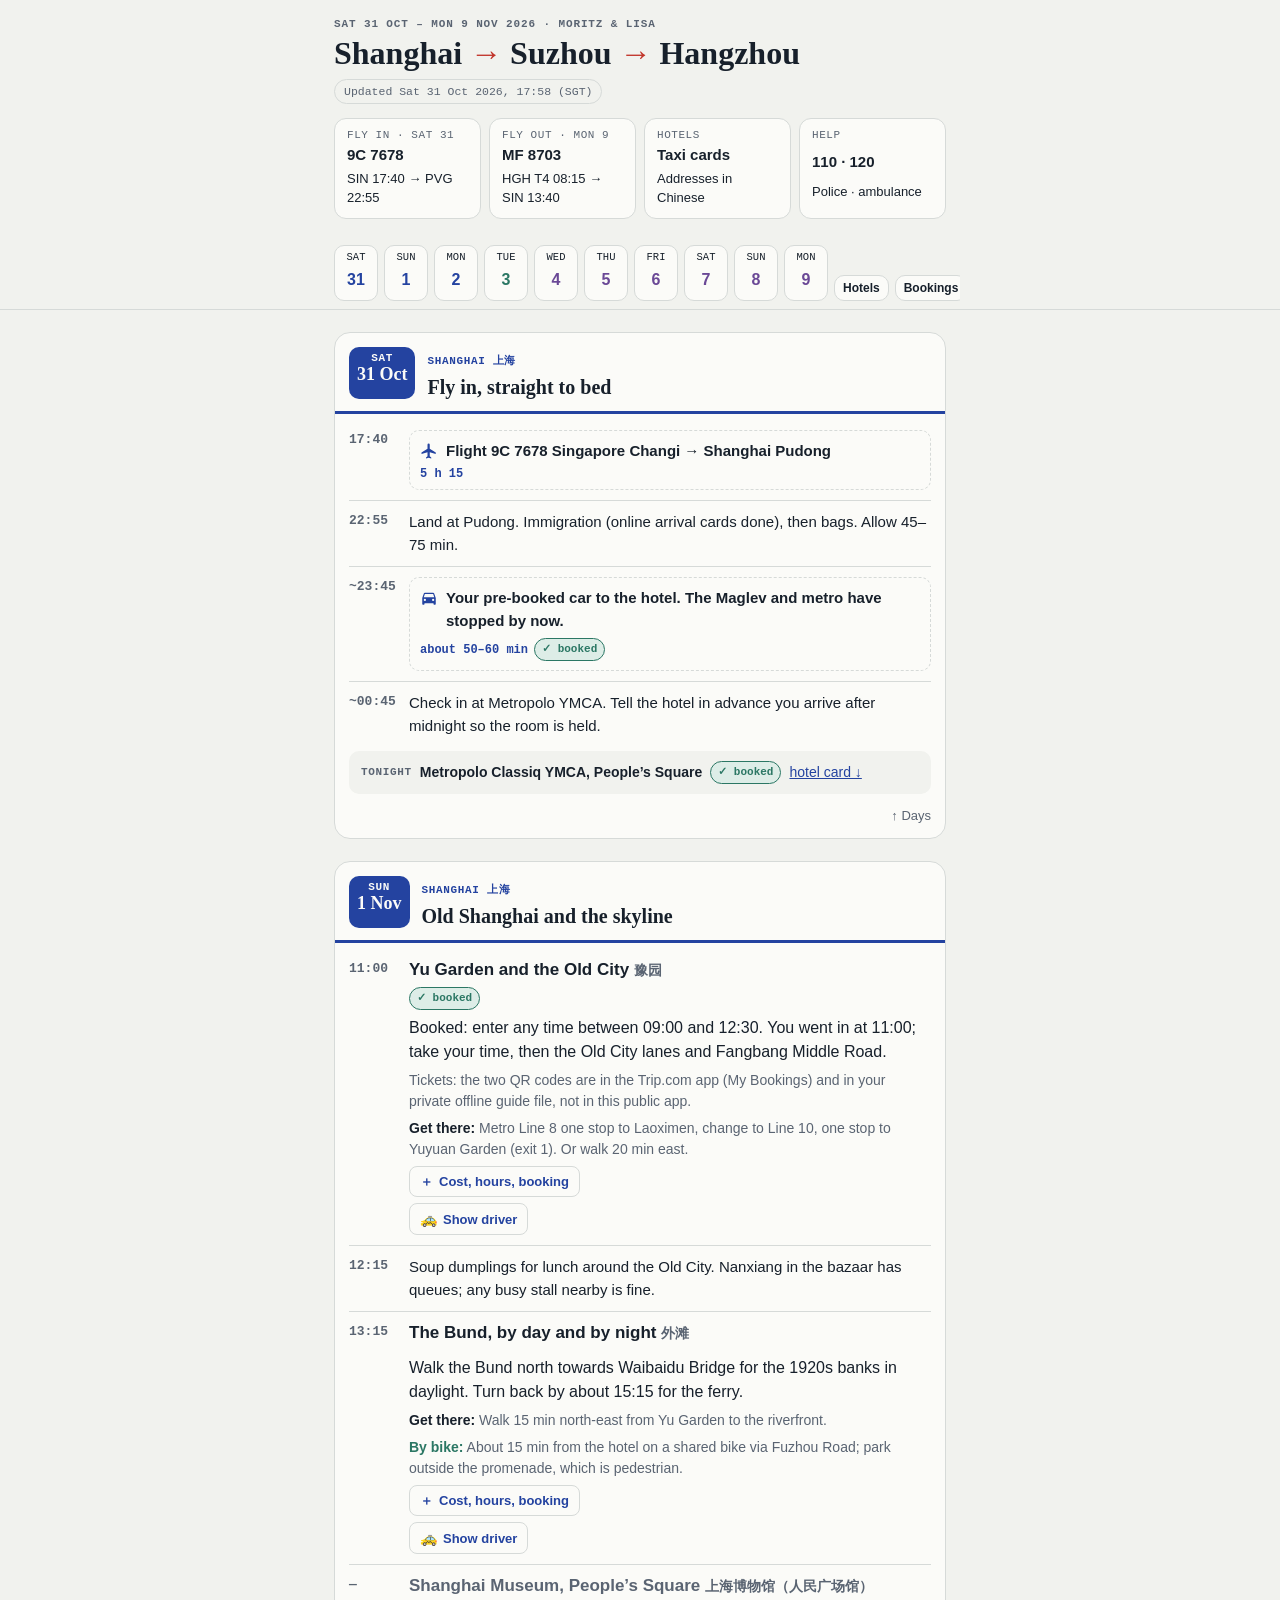
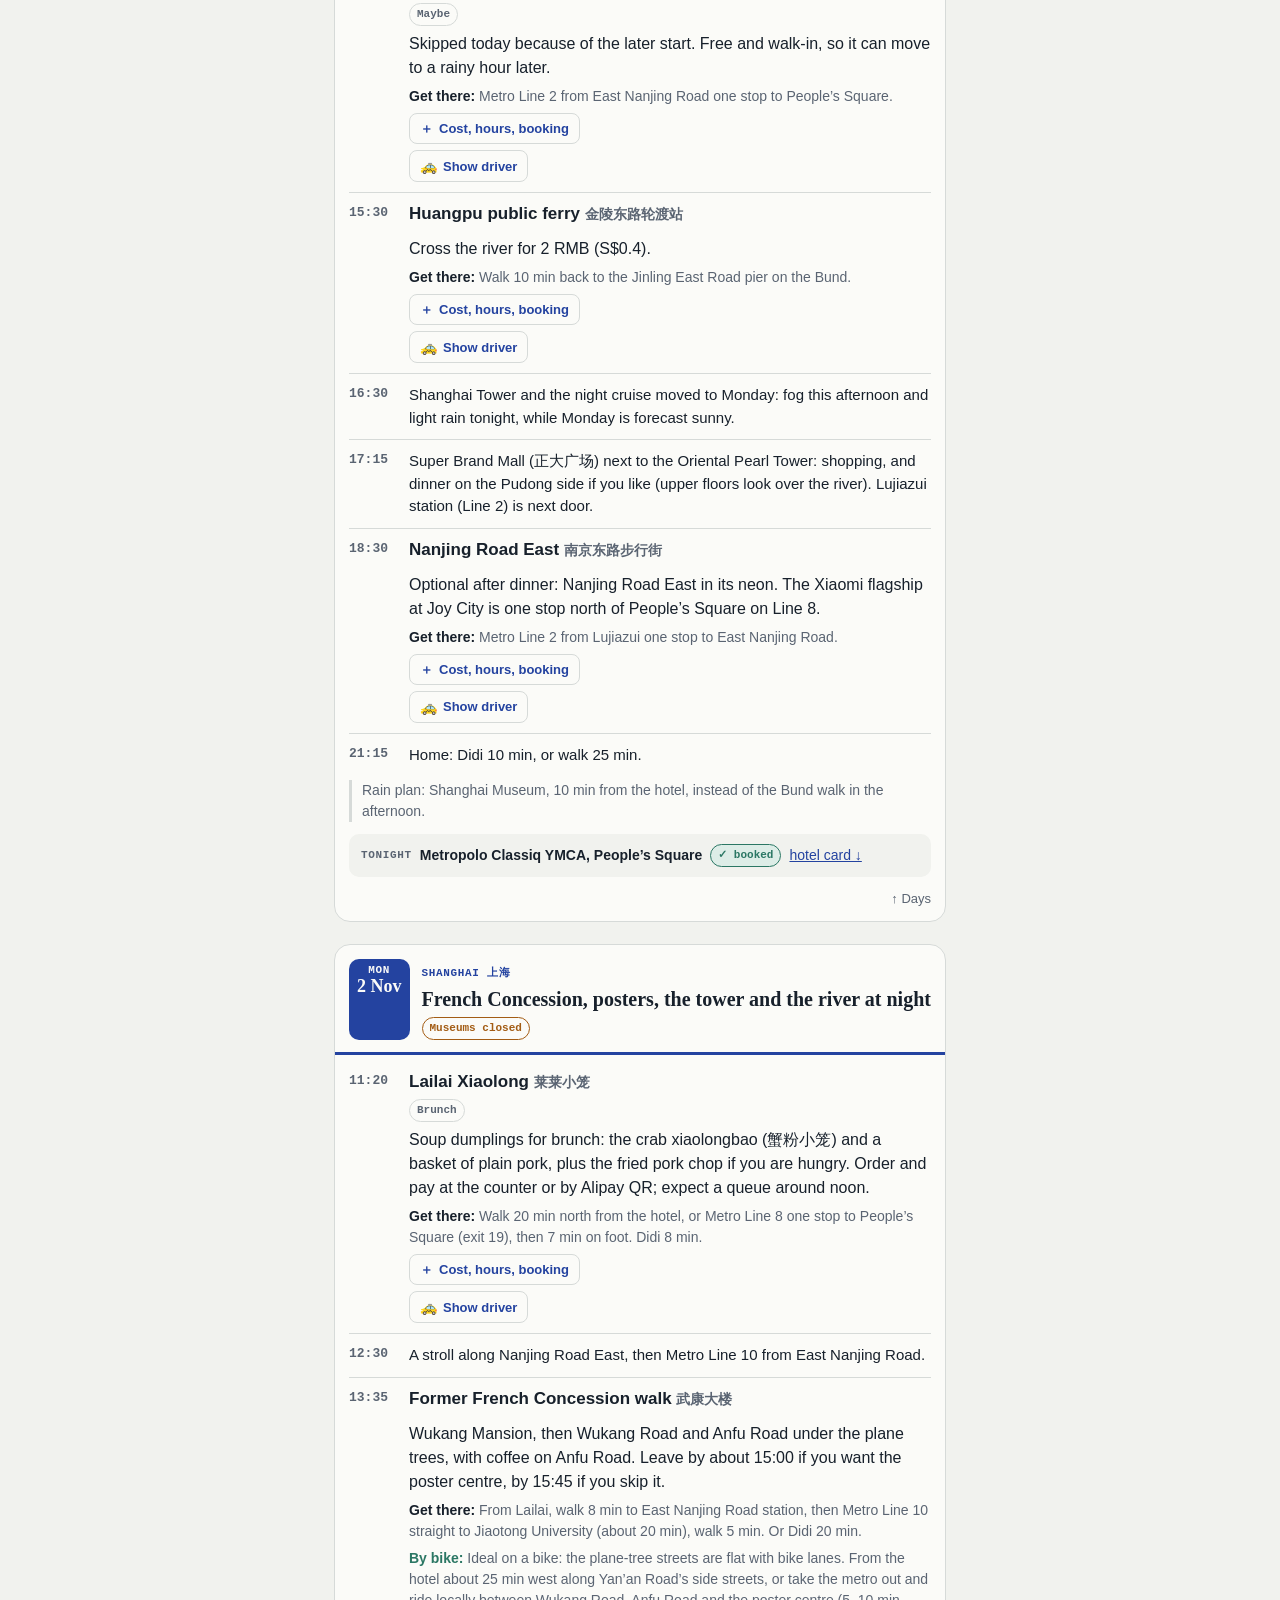
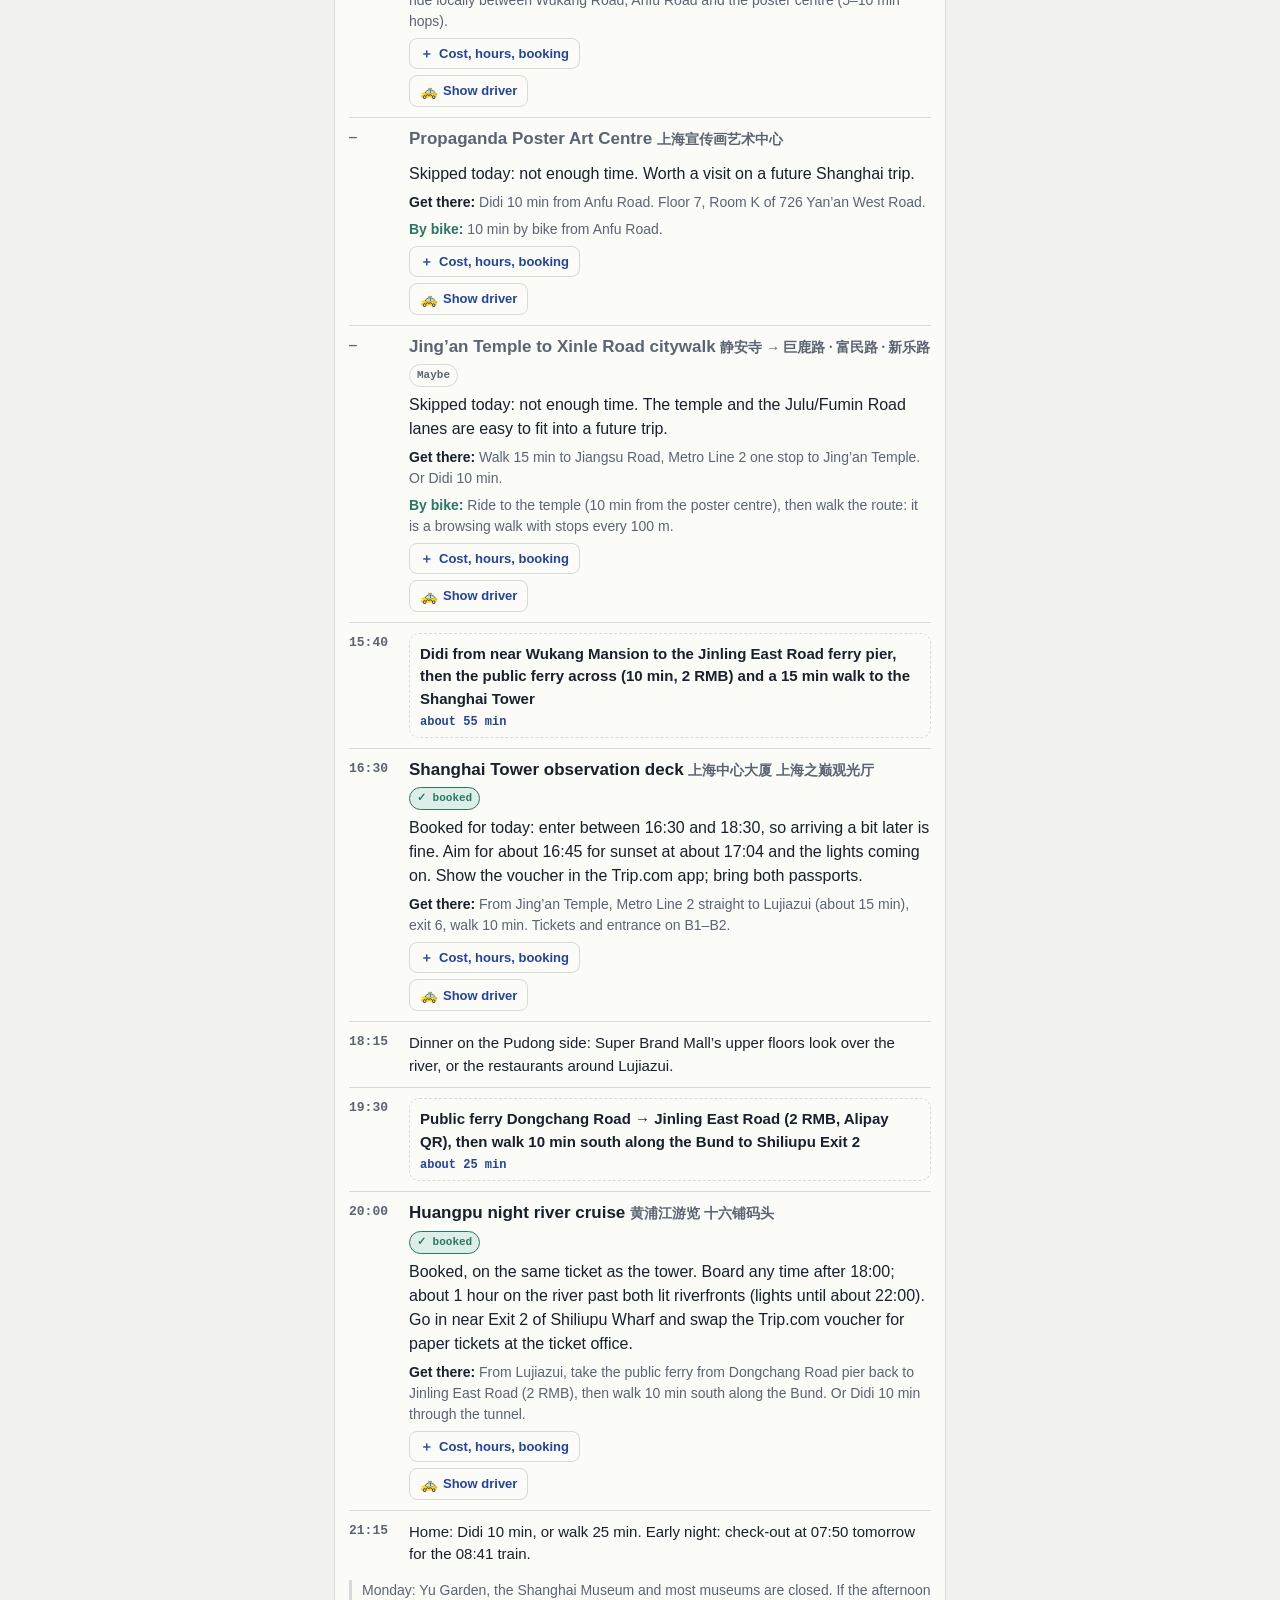
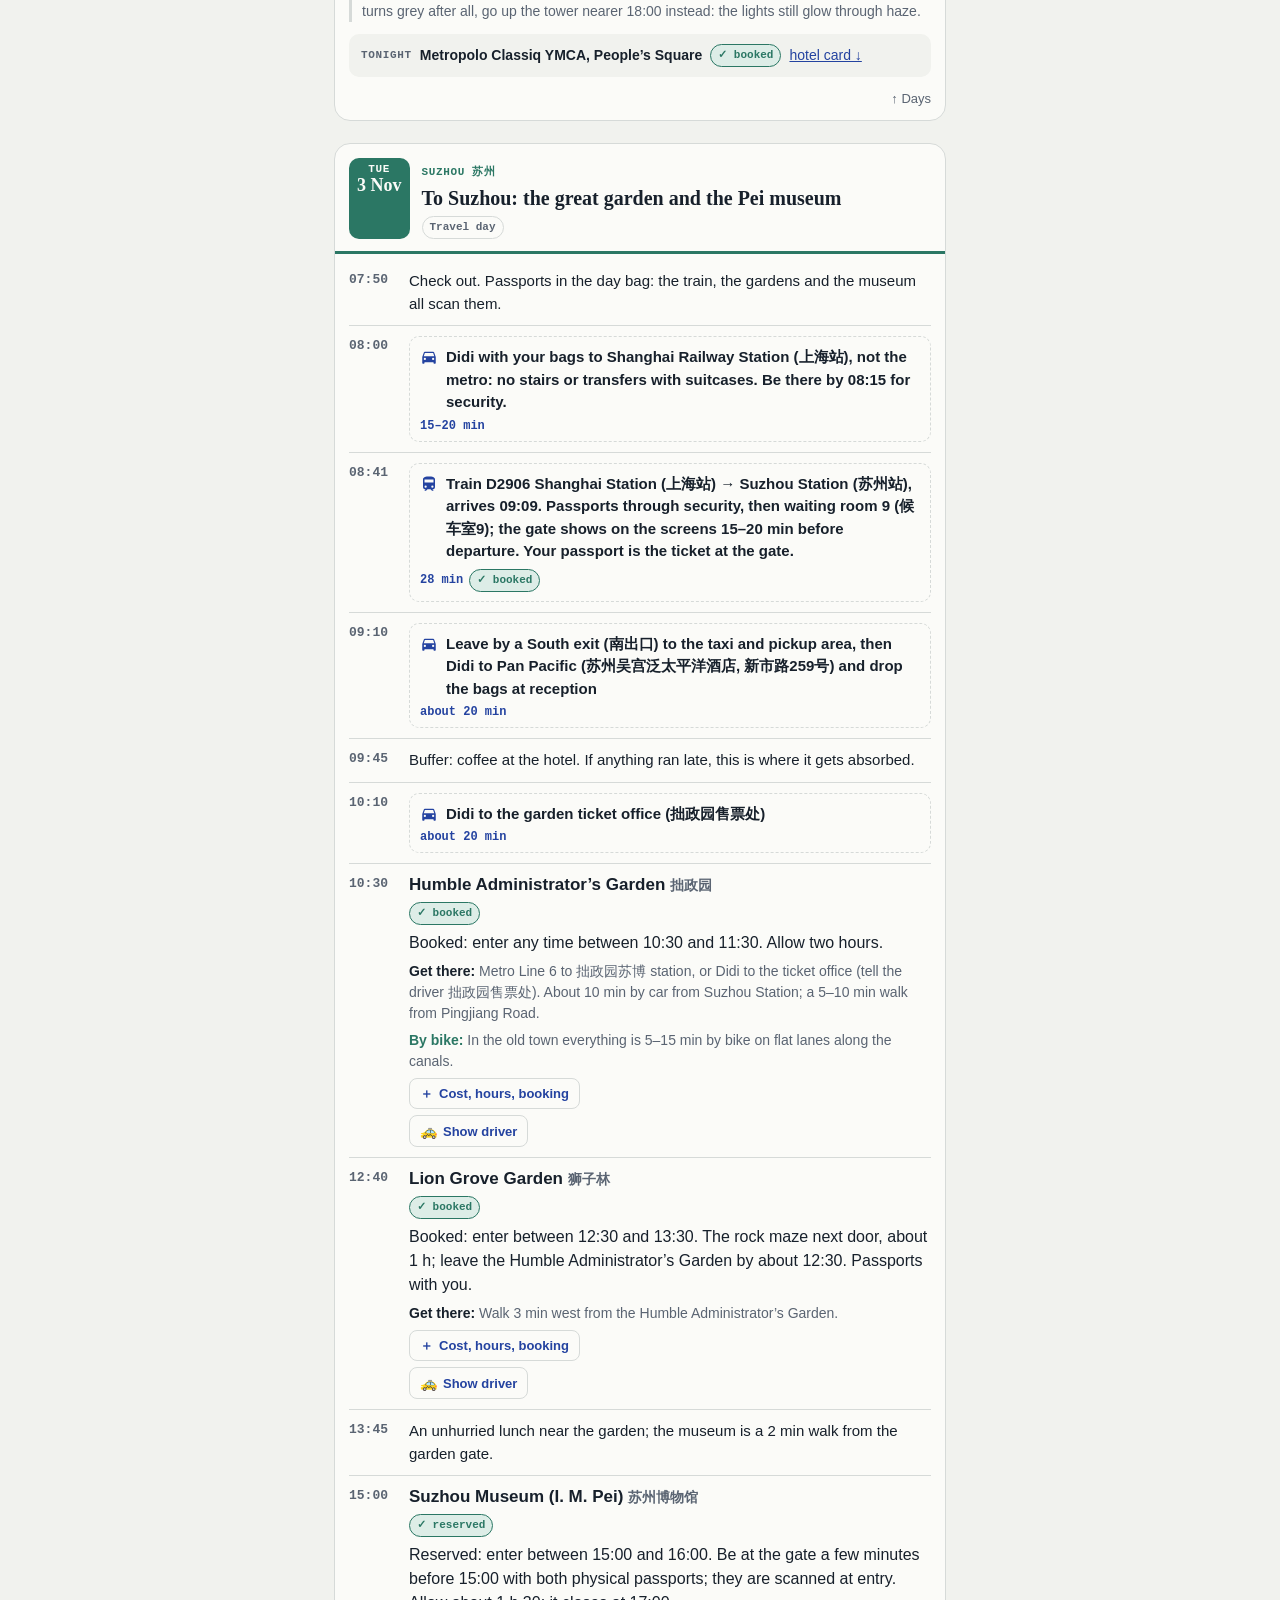
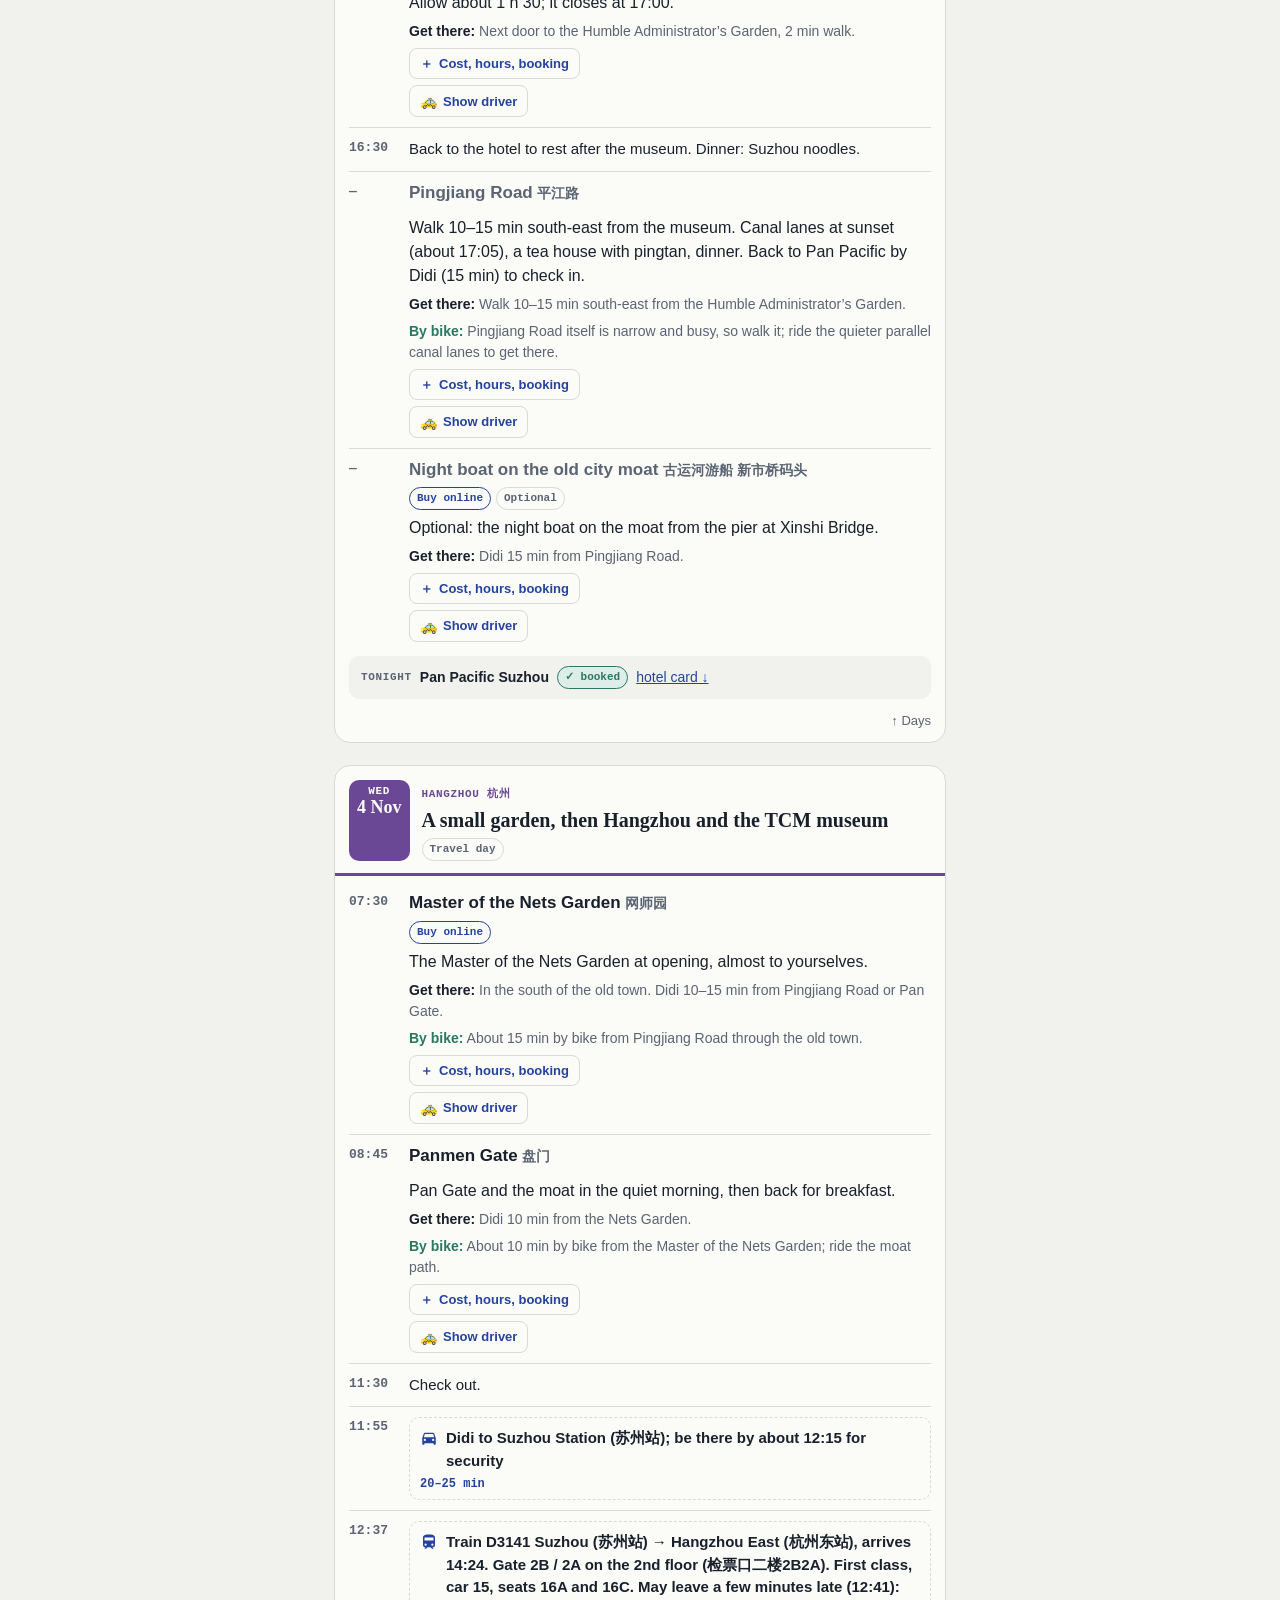
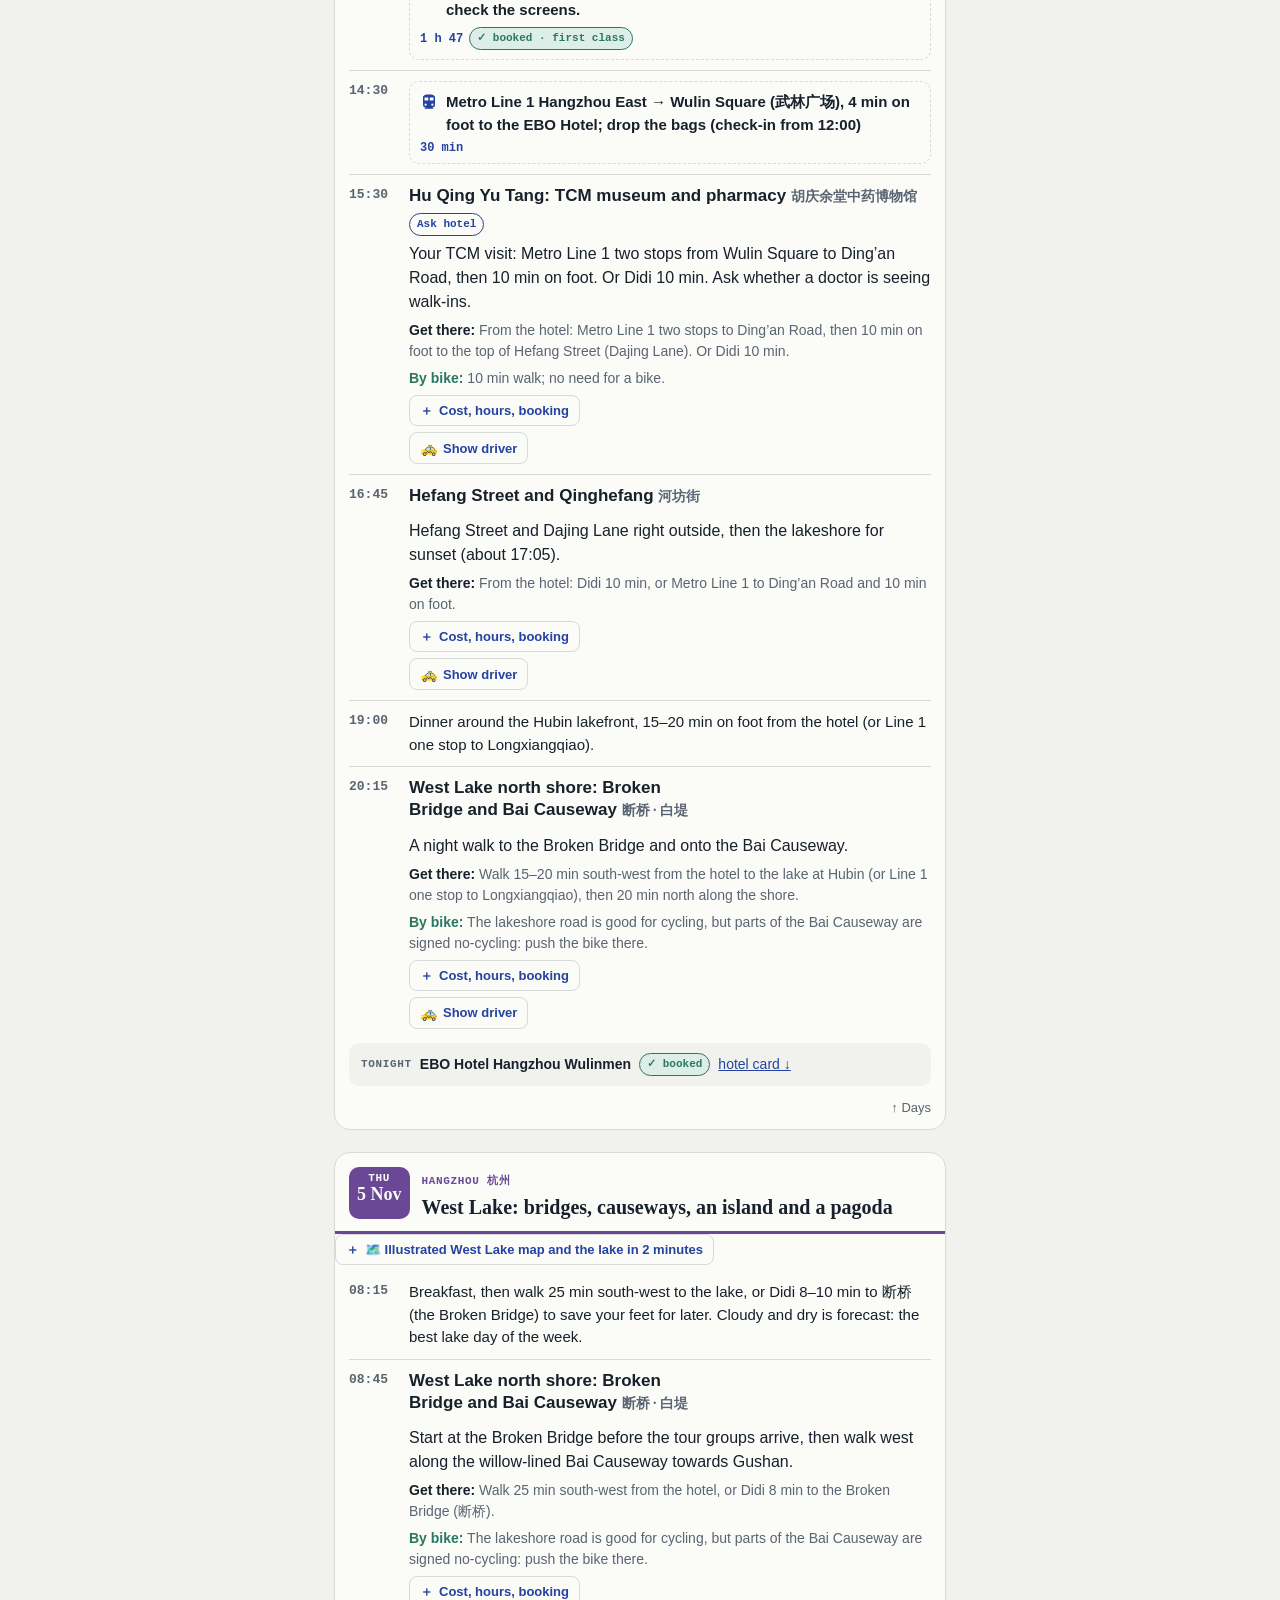
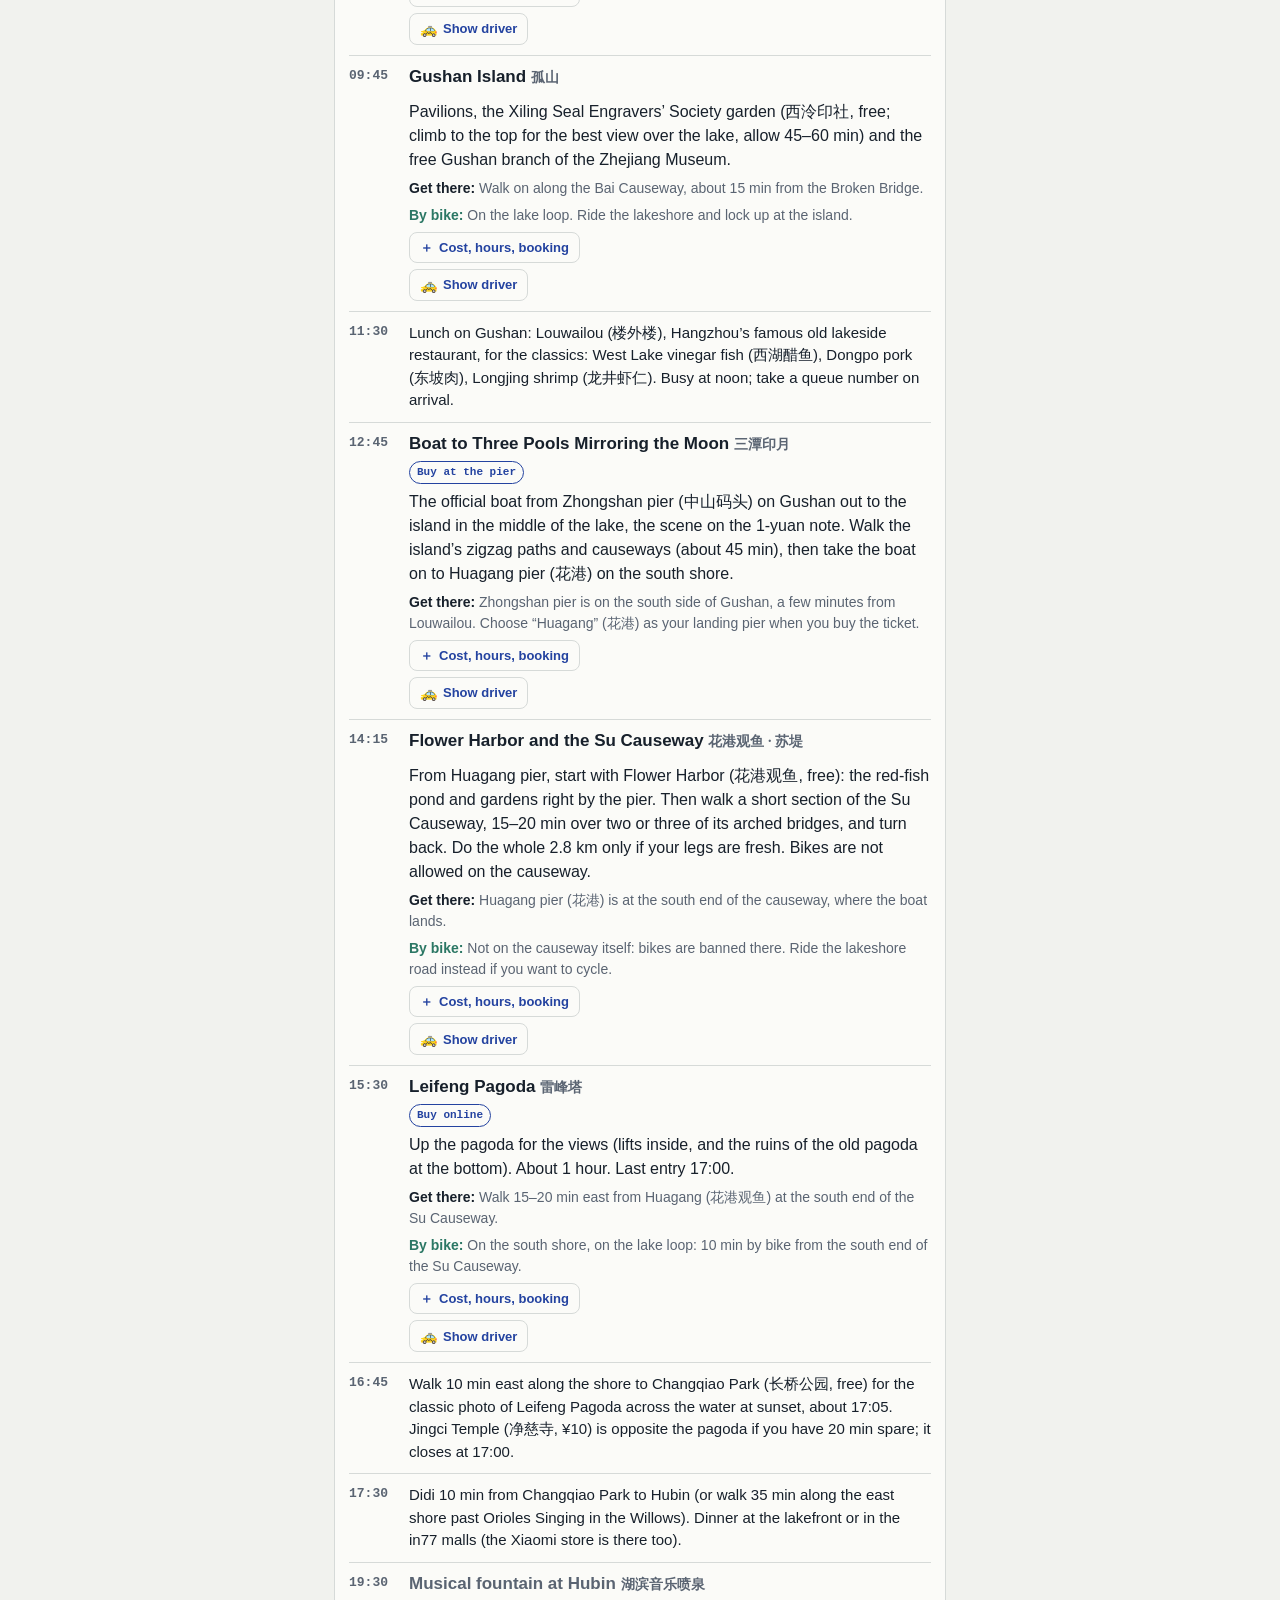
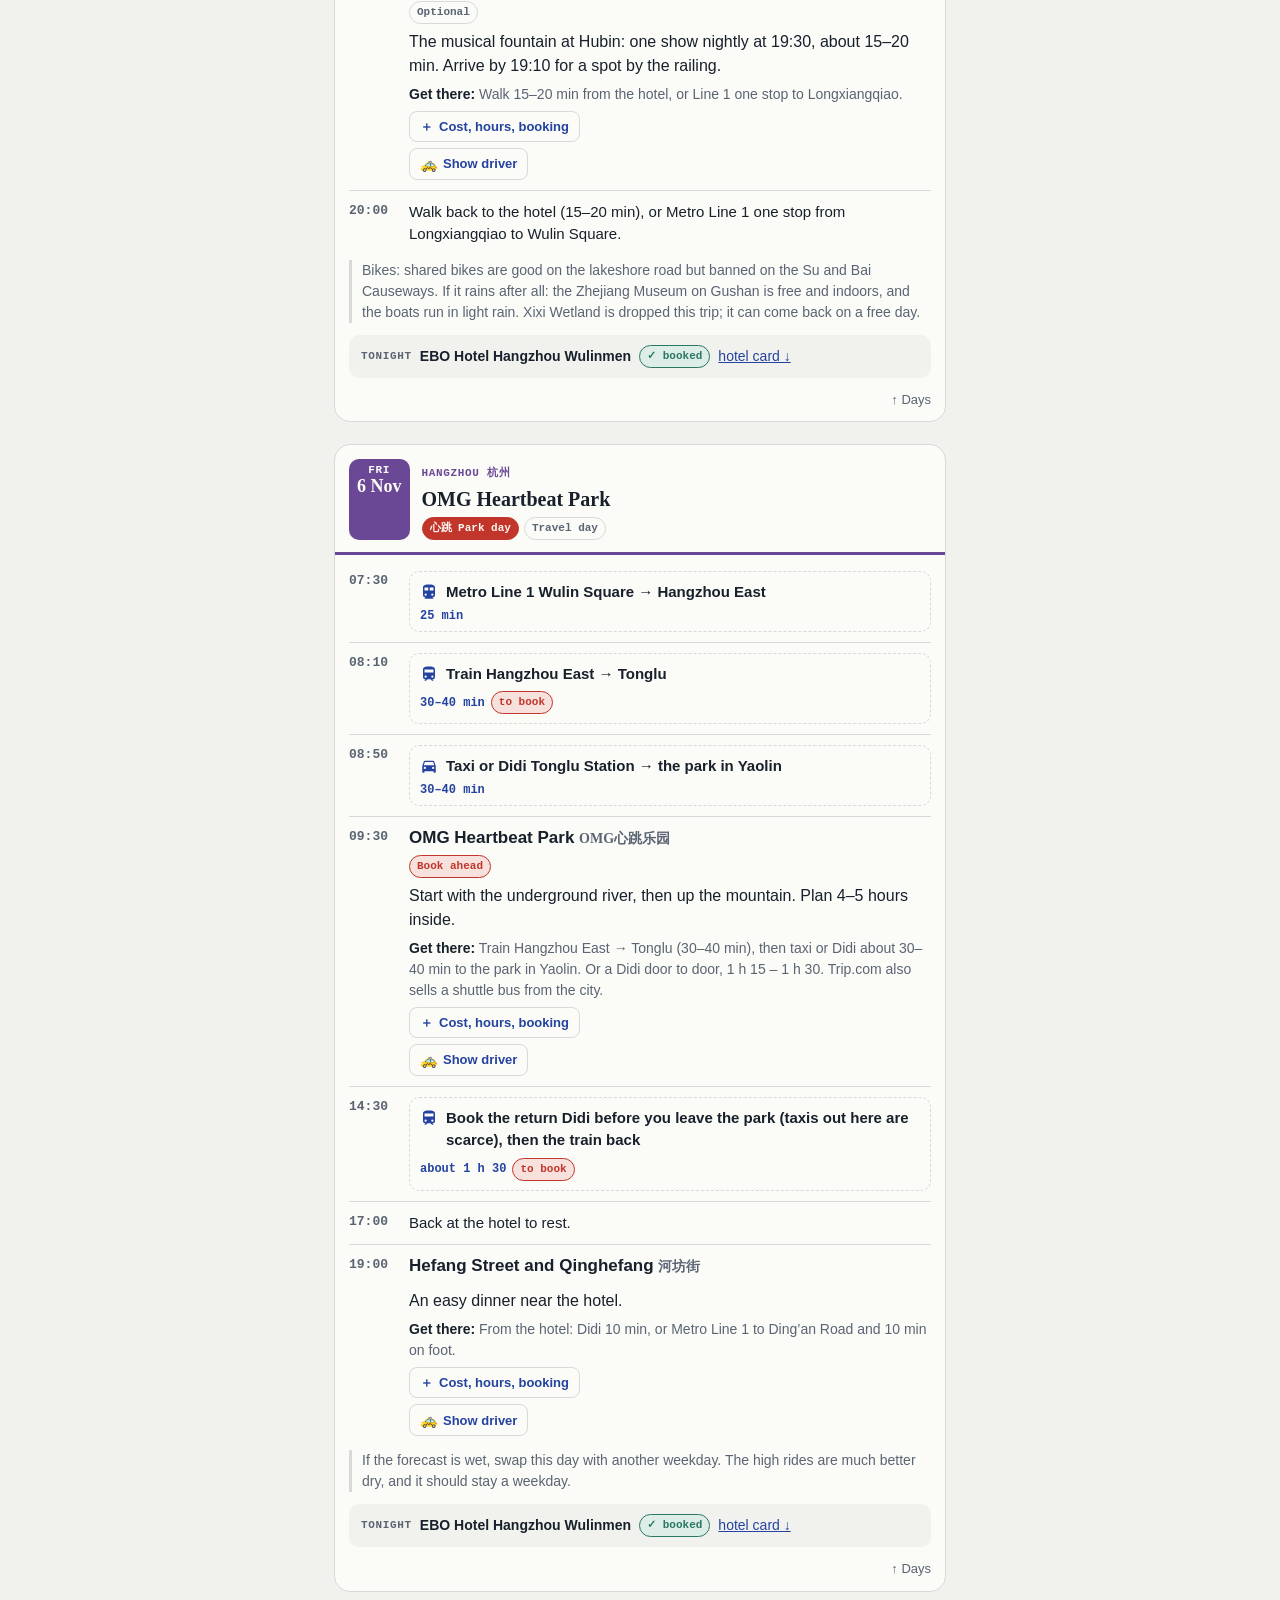
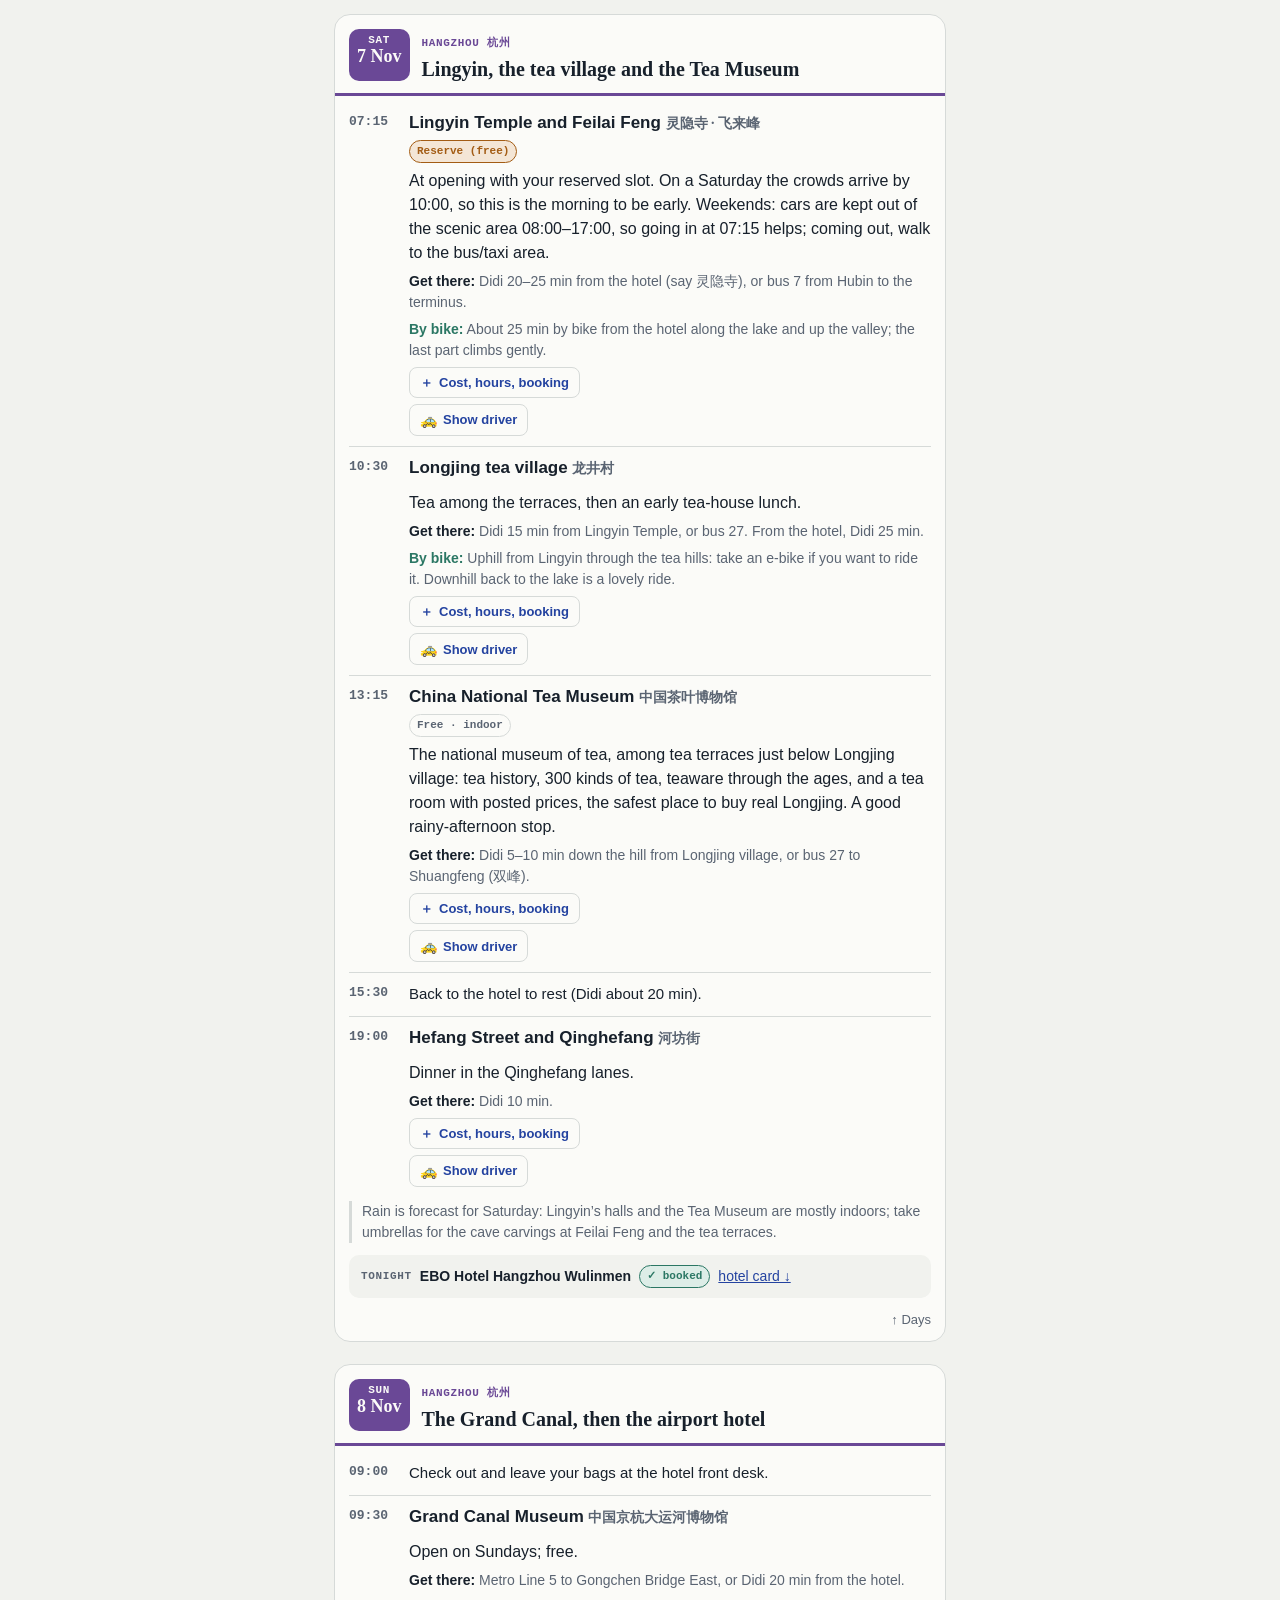
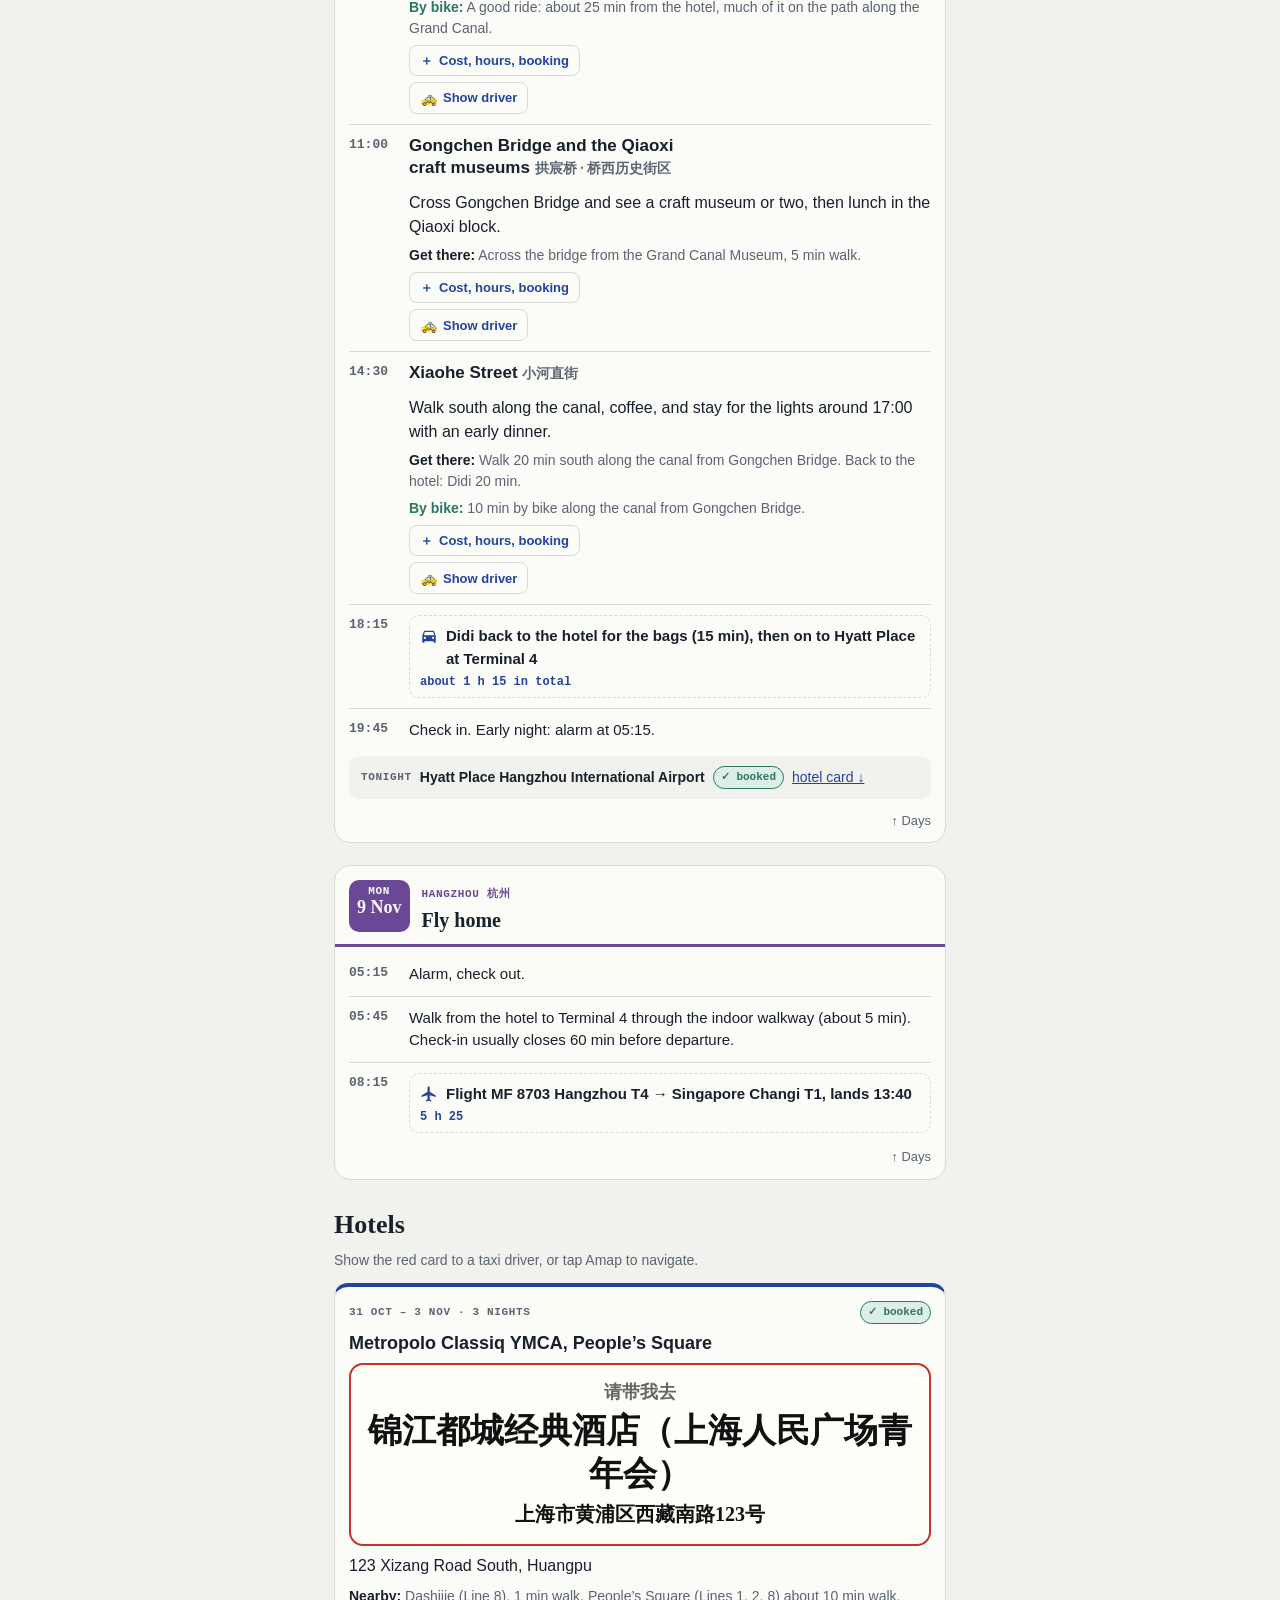
==== src/base-public.html @ 3234dd05 "Sync build sources Co-Authored-By: Claude Opus 5.5 <noreply@anthropic.com> Claude-Session: https://c" ====
<!doctype html>
<html lang="en">
<head>
<meta charset="utf-8">
<meta name="viewport" content="width=device-width,initial-scale=1,viewport-fit=cover">
<meta name="color-scheme" content="light dark">
<meta name="theme-color" content="#17202B">
<title>Jiangnan Guide</title>
<link rel="manifest" href="manifest.webmanifest">
<link rel="icon" href="icon-192.png">
<link rel="apple-touch-icon" href="apple-touch-icon.png">
<meta name="apple-mobile-web-app-capable" content="yes">
<meta name="mobile-web-app-capable" content="yes">
<meta name="apple-mobile-web-app-title" content="Jiangnan">
<meta name="apple-mobile-web-app-status-bar-style" content="default">
<style>
:root{
  --paper:#F1F2EE;--surface:#FBFBF8;--ink:#17202B;--muted:#5A6472;--line:#D6DAD8;
  --cobalt:#2443A0;--jade:#2B7764;--jade-soft:#DDEDE7;--amber:#A35C14;--amber-soft:#F4E6D6;--plum:#6A4896;
  --seal:#C1352A;--seal-ink:#FFF6F2;--seal-soft:#F6E1DD;
  --c-sh:var(--cobalt);--c-sz:var(--jade);--c-nj:var(--amber);--c-hz:var(--plum);
  --f-display:"Songti SC","Noto Serif CJK SC","Source Han Serif SC",Georgia,"Times New Roman",serif;
  --f-body:-apple-system,BlinkMacSystemFont,"Segoe UI",Roboto,"PingFang SC","Noto Sans CJK SC","Microsoft YaHei",sans-serif;
  --f-mono:ui-monospace,"SF Mono",Menlo,Consolas,"Roboto Mono",monospace;
  color-scheme:light;
}
@media (prefers-color-scheme:dark){:root{
  --paper:#10151D;--surface:#171F2A;--ink:#E6E9EE;--muted:#99A3B1;--line:#2A3443;
  --cobalt:#86A0F0;--jade:#5DC4A6;--jade-soft:#15302A;--amber:#E2A158;--amber-soft:#382717;--plum:#B79EE8;
  --seal:#E86A5E;--seal-ink:#1A0D0B;--seal-soft:#3A1F1C;color-scheme:dark}}
*{box-sizing:border-box}
html{scroll-padding-top:calc(env(safe-area-inset-top,0px) + 64px);-webkit-text-size-adjust:100%}
body{margin:0;background:var(--paper);color:var(--ink);font:16px/1.5 var(--f-body);padding-bottom:env(safe-area-inset-bottom,0px)}
a{color:var(--cobalt)}
p{margin:0}
h1,h2,h3,h4{margin:0;text-wrap:balance}
.wrap{max-width:640px;margin:0 auto;padding-left:max(14px,env(safe-area-inset-left,0px));padding-right:max(14px,env(safe-area-inset-right,0px))}
.muted{color:var(--muted);font-size:14px}
/* header */
.masthead{padding-top:calc(env(safe-area-inset-top,0px) + 18px);padding-bottom:14px}
.masthead .k{font:600 11px/1.2 var(--f-mono);letter-spacing:.08em;text-transform:uppercase;color:var(--muted)}
.masthead h1{font:900 32px/1.05 var(--f-display);margin-top:6px}
.masthead h1 .ar{color:var(--seal);font-weight:600}
.stamp{display:inline-block;margin-top:8px;font:500 11.5px/1 var(--f-mono);color:var(--muted);border:1px solid var(--line);border-radius:99px;padding:6px 9px}
/* nav */
nav.days{position:sticky;top:0;z-index:5;background:var(--paper);border-bottom:1px solid var(--line);padding-top:env(safe-area-inset-top,0px)}
nav.days .in{display:flex;gap:6px;overflow-x:auto;padding:8px max(14px,env(safe-area-inset-left,0px));scrollbar-width:none;max-width:640px;margin:0 auto}
nav.days .in::-webkit-scrollbar{display:none}
nav.days a{flex:none;text-decoration:none;color:var(--ink);display:grid;justify-items:center;gap:1px;min-width:44px;padding:6px 8px;border-radius:10px;border:1px solid var(--line);background:var(--surface);font:500 10.5px/1.1 var(--f-mono);text-transform:uppercase}
nav.days a b{font:700 16px/1.1 var(--f-body);color:var(--cc,var(--ink))}
nav.days a.sec{font:600 12px/1 var(--f-body);text-transform:none;display:flex;align-items:center}
nav.days a.today{border-color:var(--seal);box-shadow:inset 0 0 0 1px var(--seal)}
/* quick facts */
.quick{display:grid;grid-template-columns:repeat(2,minmax(0,1fr));gap:8px;margin:14px 0 4px}
.quick a{display:grid;gap:2px;text-decoration:none;color:var(--ink);background:var(--surface);border:1px solid var(--line);border-radius:12px;padding:10px 12px;font-size:13px}
.quick a b{font-size:15px}
.quick a span{color:var(--muted);font:500 11px/1.2 var(--f-mono);text-transform:uppercase;letter-spacing:.05em}
/* day */
.day{margin-top:22px;background:var(--surface);border:1px solid var(--line);border-radius:16px;overflow:hidden}
.dh{display:grid;grid-template-columns:auto minmax(0,1fr);gap:12px;padding:14px 14px 12px;border-bottom:3px solid var(--cc)}
.date{display:grid;justify-items:center;align-content:start;background:var(--cc);color:var(--surface);border-radius:10px;padding:6px 8px;min-width:56px}
.date .wd{font:600 11px/1 var(--f-mono);text-transform:uppercase;letter-spacing:.06em}
.date .dn{font:900 18px/1.15 var(--f-display);white-space:nowrap}
.city{font:600 11px/1 var(--f-mono);text-transform:uppercase;letter-spacing:.06em;color:var(--cc)}
.dh h3{font:900 20px/1.2 var(--f-display);margin-top:4px}
.chips{display:flex;flex-wrap:wrap;gap:5px;margin-top:6px}
.chip{font:600 11px/1 var(--f-mono);padding:5px 7px;border-radius:99px;border:1px solid var(--line);color:var(--muted)}
.chip.ok{border-color:var(--jade);color:var(--jade);background:var(--jade-soft)}
.chip.must{border-color:var(--seal);color:var(--seal);background:var(--seal-soft)}
.chip.reserve{border-color:var(--amber);color:var(--amber);background:var(--amber-soft)}
.chip.adv{border-color:var(--cobalt);color:var(--cobalt)}
.chip.warn{border-color:var(--amber);color:var(--amber)}
.chip.hb{background:var(--seal);border-color:var(--seal);color:var(--seal-ink)}
.items{list-style:none;margin:0;padding:6px 14px 4px}
.it{display:grid;grid-template-columns:50px minmax(0,1fr);gap:10px;padding:10px 0;border-top:1px solid var(--line)}
.it:first-child{border-top:0}
.it .t{font:600 13px/1.5 var(--f-mono);color:var(--muted);font-variant-numeric:tabular-nums}
.it .c{min-width:0;display:grid;gap:6px}
.it h4{font:700 17px/1.3 var(--f-body)}
.it h4 .zh{font:600 14px/1.3 var(--f-display);color:var(--muted)}
.it.opt h4{color:var(--muted)}
.it .chips{margin-top:0}
.go{font-size:14px;color:var(--muted)}
.go b{color:var(--ink);font-weight:600}
.go.bike b{color:var(--jade)}
.mv .c{border:1px dashed var(--line);border-radius:10px;padding:9px 10px}
.mvl{display:flex;gap:8px;align-items:flex-start;font-weight:600;font-size:15px}
.mvl svg{width:18px;height:18px;flex:none;color:var(--cobalt);margin-top:2px}
.meta{display:flex;flex-wrap:wrap;gap:6px;align-items:center}
.dur{font:600 12px/1 var(--f-mono);color:var(--cobalt)}
.note p{font-size:15px}
.rain{margin:0 14px 12px;font-size:14px;color:var(--muted);border-left:3px solid var(--line);padding-left:10px}
.tonight{margin:0 14px 12px;padding:10px 12px;border-radius:10px;background:var(--paper);font-size:14px;display:flex;flex-wrap:wrap;gap:4px 8px;align-items:center}
.tonight .lbl,.hh .lbl{font:600 11px/1 var(--f-mono);text-transform:uppercase;letter-spacing:.06em;color:var(--muted)}
.top{display:block;text-align:right;font-size:13px;padding:0 14px 12px;color:var(--muted);text-decoration:none}
/* details */
details summary{cursor:pointer;list-style:none;-webkit-user-select:none;user-select:none}
details summary::-webkit-details-marker{display:none}
details.more summary,details.taxi summary{display:inline-flex;align-items:center;gap:6px;font:600 13px/1 var(--f-body);color:var(--cobalt);padding:8px 10px;border:1px solid var(--line);border-radius:8px;background:var(--surface)}
details.more summary::before{content:"＋";font-weight:700}
details.more[open] summary::before{content:"－"}
details.taxi summary::before{content:"🚕";font-size:14px}
details.more dl{margin:8px 0 0;display:grid;grid-template-columns:auto minmax(0,1fr);gap:6px 12px;font-size:14px}
details.more dt{font:600 11px/1.6 var(--f-mono);text-transform:uppercase;color:var(--muted)}
details.more dd{margin:0}
.it .c details{justify-self:start;max-width:100%}
.it .c details[open]{justify-self:stretch}
/* taxi card */
.card{margin-top:8px;background:#FFFDF8;color:#111;border:2px solid var(--seal);border-radius:14px;padding:16px;text-align:center}
.card .say{font:600 18px/1.3 var(--f-display);color:#666}
.card .big{font:900 34px/1.25 var(--f-display);margin:6px 0;word-break:break-all}
.card .addr{font:600 20px/1.35 var(--f-display);word-break:break-all}
.card .en{font-size:13px;color:#666;margin-top:6px}
.maps{display:flex;gap:10px;justify-content:center;margin-top:10px}
.maps a{font:600 14px/1 var(--f-body);text-decoration:none;padding:10px 14px;border-radius:9px;border:1px solid var(--line);background:var(--surface);color:var(--cobalt)}
/* sections */
.sec{margin-top:30px}
.sec>h2{font:900 26px/1.15 var(--f-display);margin-bottom:10px}
.hotel{background:var(--surface);border:1px solid var(--line);border-top:4px solid var(--cc);border-radius:14px;padding:14px;display:grid;gap:8px;margin-top:12px}
.hotel h3{font:700 18px/1.3 var(--f-body)}
.hh{display:flex;justify-content:space-between;align-items:center;gap:8px}
.hotel .maps{justify-content:flex-start}
.hotel .card{margin-top:0}
.list{list-style:none;margin:0;padding:0;background:var(--surface);border:1px solid var(--line);border-radius:14px;overflow:hidden}
.list li{padding:11px 14px;border-top:1px solid var(--line);display:grid;gap:3px;font-size:14px}
.list li:first-child{border-top:0}
.list .row{display:flex;gap:8px;align-items:flex-start;justify-content:space-between}
.list .row b{font-size:15px}
.list .cat{font:600 11px/1.2 var(--f-mono);text-transform:uppercase;color:var(--muted)}
.list li.ok b{color:var(--muted);text-decoration:line-through;font-weight:500}
.steps{margin:0;padding-left:22px;display:grid;gap:8px;font-size:15px}
.box{background:var(--surface);border:1px solid var(--line);border-radius:14px;padding:14px;margin-top:12px}
.box h3{font:900 18px/1.2 var(--f-display);margin-bottom:8px}
.box ul{margin:0;padding-left:20px;display:grid;gap:6px;font-size:14.5px}
.ph{display:grid;gap:2px;padding:10px 14px;border-top:1px solid var(--line)}
.ph:first-child{border-top:0}
.ph .zh{font:900 24px/1.3 var(--f-display)}
.ph .py{font:500 13px/1.3 var(--f-mono);color:var(--muted)}
.ph .en{font-size:14px}
.sos{display:grid;grid-template-columns:repeat(2,minmax(0,1fr));gap:8px}
.sos div{background:var(--surface);border:1px solid var(--line);border-radius:12px;padding:10px 12px}
.sos b{display:block;font:900 26px/1.1 var(--f-display);color:var(--seal)}
.sos span{font-size:13px;color:var(--muted)}
.num{font:600 16px/1.3 var(--f-mono);font-variant-numeric:tabular-nums;user-select:all;-webkit-user-select:all}
.pp{background:var(--surface);border:1px solid var(--line);border-radius:14px;padding:14px;margin-top:10px}
.inp{width:100%;font:16px var(--f-body);padding:8px 10px;border:1px solid var(--line);border-radius:8px;background:var(--paper);color:var(--ink)}
.btn{font:600 15px var(--f-body);padding:10px 14px;border:0;border-radius:9px;background:var(--ink);color:var(--surface)}
.pp h3{font:900 18px/1.2 var(--f-display);margin-bottom:8px}
.pp dl,.contact dl{margin:0;display:grid;grid-template-columns:auto minmax(0,1fr);gap:6px 12px;font-size:15px}
.pp dt,.contact dt{font:600 11px/1.8 var(--f-mono);text-transform:uppercase;color:var(--muted)}
.pp dd,.contact dd{margin:0;user-select:all;-webkit-user-select:all}
footer{margin:34px 0 40px;font-size:12.5px;color:var(--muted);display:grid;gap:6px}
@media (min-width:600px){.quick{grid-template-columns:repeat(4,minmax(0,1fr))}}
@media print{nav.days{position:static}details{display:block}}
.tix{margin-top:8px;border:1px solid var(--jade);border-radius:10px;padding:10px 12px;background:var(--jade-soft)}.tix summary{font-weight:700;cursor:pointer;color:var(--jade)}.qrs{display:flex;flex-wrap:wrap;gap:12px;margin:10px 0}.qr{margin:0;background:#fff;padding:8px;border-radius:8px;text-align:center;flex:1 1 140px;max-width:220px}.qr svg{display:block;width:100%;height:auto}.qr figcaption{font:600 14px/1.3 ui-monospace,Menlo,monospace;color:#000;margin-top:4px;letter-spacing:.04em}
</style>
</head>
<body>
<div class="wrap masthead" id="top">
  <p class="k">Sat 31 Oct – Mon 9 Nov 2026 · Moritz &amp; Lisa</p>
  <h1>Shanghai <span class="ar">→</span> Suzhou <span class="ar">→</span> Hangzhou</h1>
  <p class="stamp">Updated <time datetime="2026-10-31T17:58+08:00">Sat 31 Oct 2026, 17:58</time> (SGT)</p>
  <div class="quick">
    <a href="#d0"><span>Fly in · Sat 31</span><b>9C 7678</b>SIN 17:40 → PVG 22:55</a>
    <a href="#d9"><span>Fly out · Mon 9</span><b>MF 8703</b>HGH T4 08:15 → SIN 13:40</a>
    <a href="#hotels"><span>Hotels</span><b>Taxi cards</b>Addresses in Chinese</a>
    <a href="#help"><span>Help</span><b>110 · 120</b>Police · ambulance</a>
  </div>
</div>
<nav class="days" aria-label="Days and sections"><div class="in" id="nav"><a href="#d0" data-i="0" style="--cc:var(--c-sh)"><span>Sat</span><b>31</b></a><a href="#d1" data-i="1" style="--cc:var(--c-sh)"><span>Sun</span><b>1</b></a><a href="#d2" data-i="2" style="--cc:var(--c-sh)"><span>Mon</span><b>2</b></a><a href="#d3" data-i="3" style="--cc:var(--c-sz)"><span>Tue</span><b>3</b></a><a href="#d4" data-i="4" style="--cc:var(--c-hz)"><span>Wed</span><b>4</b></a><a href="#d5" data-i="5" style="--cc:var(--c-hz)"><span>Thu</span><b>5</b></a><a href="#d6" data-i="6" style="--cc:var(--c-hz)"><span>Fri</span><b>6</b></a><a href="#d7" data-i="7" style="--cc:var(--c-hz)"><span>Sat</span><b>7</b></a><a href="#d8" data-i="8" style="--cc:var(--c-hz)"><span>Sun</span><b>8</b></a><a href="#d9" data-i="9" style="--cc:var(--c-hz)"><span>Mon</span><b>9</b></a><a class="sec" href="#hotels">Hotels</a><a class="sec" href="#bookings">Bookings</a><a class="sec" href="#metro">Metro</a><a class="sec" href="#phrases">Phrases</a><a class="sec" href="#help">Help</a><a class="sec" href="#docs">Passports</a></div></nav>
<main class="wrap">
<section class="day" id="d0" data-date="2026-10-31" style="--cc:var(--c-sh)">
    <header class="dh"><div class="date"><span class="wd">Sat</span><span class="dn">31 Oct</span></div><div><span class="city">Shanghai 上海</span><h3>Fly in, straight to bed</h3></div></header>
    <ol class="items"><li class="it mv"><span class="t">17:40</span><div class="c"><div class="mvl"><svg viewBox="0 0 24 24" aria-hidden="true"><path fill="currentColor" d="M21 16v-2l-8-5V3.5a1.5 1.5 0 0 0-3 0V9l-8 5v2l8-2.5V19l-2 1.5V22l3.5-1 3.5 1v-1.5L13 19v-5.5l8 2.5Z"/></svg><span>Flight 9C 7678 Singapore Changi → Shanghai Pudong</span></div><div class="meta"><span class="dur">5 h 15</span></div></div></li><li class="it note"><span class="t">22:55</span><div class="c"><p>Land at Pudong. Immigration (online arrival cards done), then bags. Allow 45–75 min.</p></div></li><li class="it mv"><span class="t">~23:45</span><div class="c"><div class="mvl"><svg viewBox="0 0 24 24" aria-hidden="true"><path fill="currentColor" d="M18.9 6a1.5 1.5 0 0 0-1.4-1h-11a1.5 1.5 0 0 0-1.4 1L3 12v8a1 1 0 0 0 1 1h1a1 1 0 0 0 1-1v-1h12v1a1 1 0 0 0 1 1h1a1 1 0 0 0 1-1v-8l-2.1-6ZM6.5 16a1.5 1.5 0 1 1 0-3 1.5 1.5 0 0 1 0 3Zm11 0a1.5 1.5 0 1 1 0-3 1.5 1.5 0 0 1 0 3ZM5 11l1.5-4.5h11L19 11H5Z"/></svg><span>Your pre-booked car to the hotel. The Maglev and metro have stopped by now.</span></div><div class="meta"><span class="dur">about 50–60 min</span><span class="chip ok">✓ booked</span></div></div></li><li class="it note"><span class="t">~00:45</span><div class="c"><p>Check in at Metropolo YMCA. Tell the hotel in advance you arrive after midnight so the room is held.</p></div></li></ol>
    
    <div class="tonight"><span class="lbl">Tonight</span> <b>Metropolo Classiq YMCA, People’s Square</b> <span class="chip ok">✓ booked</span> <a href="#hotel-sh">hotel card ↓</a></div>
    <a class="top" href="#top">↑ Days</a>
  </section>
<section class="day" id="d1" data-date="2026-11-01" style="--cc:var(--c-sh)">
    <header class="dh"><div class="date"><span class="wd">Sun</span><span class="dn">1 Nov</span></div><div><span class="city">Shanghai 上海</span><h3>Old Shanghai and the skyline</h3></div></header>
    <ol class="items"><li class="it stop"><span class="t">11:00</span><div class="c">
      <h4>Yu Garden and the Old City <span class="zh">豫园</span></h4>
      <div class="chips"><span class="chip ok">✓ booked</span></div>
      <p>Booked: enter any time between 09:00 and 12:30. You went in at 11:00; take your time, then the Old City lanes and Fangbang Middle Road.</p>
      <p class="muted">Tickets: the two QR codes are in the Trip.com app (My Bookings) and in your private offline guide file, not in this public app.</p>
      <p class="go"><b>Get there:</b> Metro Line 8 one stop to Laoximen, change to Line 10, one stop to Yuyuan Garden (exit 1). Or walk 20 min east.</p>
      
      <details class="more"><summary>Cost, hours, booking</summary><dl>
        <dt>Cost</dt><dd>About 40 RMB (S$7.7)</dd><dt>Open</dt><dd>About 09:00–16:30, last entry 16:00. Closed Mondays.</dd>
        <dt>Booking</dt><dd>Booked for 2: Sun 1 Nov, entry 09:00–12:30, S$15.36. Bring the physical passport, it is scanned at the gate.</dd>
        <dt>What it is</dt><dd>A Ming-dynasty private garden of rockeries, ponds and pavilions, inside a busy bazaar of upturned roofs. The bazaar is touristy; the garden itself is lovely and a good first look at a Chinese garden. Soup dumplings next door.</dd></dl></details>
      <details class="taxi"><summary>Show driver</summary><div class="card"><p class="say">请带我去</p><p class="big">豫园</p><p class="en">“Please take me to Yu Garden and the Old City”</p><p class="maps"><a href="https://uri.amap.com/search?keyword=%E8%B1%AB%E5%9B%AD&city=%E4%B8%8A%E6%B5%B7">Amap</a><a href="https://maps.apple.com/?q=%E8%B1%AB%E5%9B%AD">Apple Maps</a></p></div></details>
    </div></li><li class="it note"><span class="t">12:15</span><div class="c"><p>Soup dumplings for lunch around the Old City. Nanxiang in the bazaar has queues; any busy stall nearby is fine.</p></div></li><li class="it stop"><span class="t">13:15</span><div class="c">
      <h4>The Bund, by day and by night <span class="zh">外滩</span></h4>
      <div class="chips"></div>
      <p>Walk the Bund north towards Waibaidu Bridge for the 1920s banks in daylight. Turn back by about 15:15 for the ferry.</p>
      <p class="go"><b>Get there:</b> Walk 15 min north-east from Yu Garden to the riverfront.</p>
      <p class="go bike"><b>By bike:</b> About 15 min from the hotel on a shared bike via Fuzhou Road; park outside the promenade, which is pedestrian.</p>
      <details class="more"><summary>Cost, hours, booking</summary><dl>
        <dt>Cost</dt><dd>Free</dd><dt>Open</dt><dd>Always open. Building and skyline lights usually until about 22:00.</dd>
        <dt>Booking</dt><dd>No booking needed.</dd>
        <dt>What it is</dt><dd>The riverside promenade of 1920s banks and trading houses, facing the Pudong skyscrapers across the Huangpu. Go once in daylight for the architecture and once after dark when everything is lit.</dd></dl></details>
      <details class="taxi"><summary>Show driver</summary><div class="card"><p class="say">请带我去</p><p class="big">外滩</p><p class="en">“Please take me to The Bund, by day and by night”</p><p class="maps"><a href="https://uri.amap.com/search?keyword=%E5%A4%96%E6%BB%A9&city=%E4%B8%8A%E6%B5%B7">Amap</a><a href="https://maps.apple.com/?q=%E5%A4%96%E6%BB%A9">Apple Maps</a></p></div></details>
    </div></li><li class="it stop opt skip"><span class="t">—</span><div class="c">
      <h4>Shanghai Museum, People’s Square <span class="zh">上海博物馆（人民广场馆）</span></h4>
      <div class="chips"><span class="chip">Maybe</span></div>
      <p>Skipped today because of the later start. Free and walk-in, so it can move to a rainy hour later.</p>
      <p class="go"><b>Get there:</b> Metro Line 2 from East Nanjing Road one stop to People’s Square.</p>
      
      <details class="more"><summary>Cost, hours, booking</summary><dl>
        <dt>Cost</dt><dd>Free</dd><dt>Open</dt><dd>09:00–17:00, last entry 16:00. Closed Mondays.</dd>
        <dt>Booking</dt><dd>No booking needed. Walk-in since September 2025 with a passport; reservations only around national holidays and for some special exhibitions.</dd>
        <dt>What it is</dt><dd>One of China’s best collections of bronzes, ceramics, jade and calligraphy, ten minutes on foot from your hotel. Free, and a good rainy-day plan.</dd></dl></details>
      <details class="taxi"><summary>Show driver</summary><div class="card"><p class="say">请带我去</p><p class="big">上海博物馆（人民广场馆）</p><p class="en">“Please take me to Shanghai Museum, People’s Square”</p><p class="maps"><a href="https://uri.amap.com/search?keyword=%E4%B8%8A%E6%B5%B7%E5%8D%9A%E7%89%A9%E9%A6%86&city=%E4%B8%8A%E6%B5%B7">Amap</a><a href="https://maps.apple.com/?q=%E4%B8%8A%E6%B5%B7%E5%8D%9A%E7%89%A9%E9%A6%86">Apple Maps</a></p></div></details>
    </div></li><li class="it stop"><span class="t">15:30</span><div class="c">
      <h4>Huangpu public ferry <span class="zh">金陵东路轮渡站</span></h4>
      <div class="chips"></div>
      <p>Cross the river for 2 RMB (S$0.4).</p>
      <p class="go"><b>Get there:</b> Walk 10 min back to the Jinling East Road pier on the Bund.</p>
      
      <details class="more"><summary>Cost, hours, booking</summary><dl>
        <dt>Cost</dt><dd>About 2 RMB (S$0.4)</dd><dt>Open</dt><dd>Runs from early morning to late evening, every 10–20 min</dd>
        <dt>Booking</dt><dd>No booking needed.</dd>
        <dt>What it is</dt><dd>The commuter ferry across the river. Same skyline view as the tourist cruises, for the price of a bus ticket, in about 10 minutes.</dd></dl></details>
      <details class="taxi"><summary>Show driver</summary><div class="card"><p class="say">请带我去</p><p class="big">金陵东路轮渡站</p><p class="en">“Please take me to Huangpu public ferry”</p><p class="maps"><a href="https://uri.amap.com/search?keyword=%E9%87%91%E9%99%B5%E4%B8%9C%E8%B7%AF%E8%BD%AE%E6%B8%A1%E7%AB%99&city=%E4%B8%8A%E6%B5%B7">Amap</a><a href="https://maps.apple.com/?q=%E9%87%91%E9%99%B5%E4%B8%9C%E8%B7%AF%E8%BD%AE%E6%B8%A1%E7%AB%99">Apple Maps</a></p></div></details>
    </div></li><li class="it note"><span class="t">16:30</span><div class="c"><p>Shanghai Tower and the night cruise moved to Monday: fog this afternoon and light rain tonight, while Monday is forecast sunny.</p></div></li><li class="it note"><span class="t">17:15</span><div class="c"><p>Super Brand Mall (正大广场) next to the Oriental Pearl Tower: shopping, and dinner on the Pudong side if you like (upper floors look over the river). Lujiazui station (Line 2) is next door.</p></div></li><li class="it stop"><span class="t">18:30</span><div class="c">
      <h4>Nanjing Road East <span class="zh">南京东路步行街</span></h4>
      <div class="chips"></div>
      <p>Optional after dinner: Nanjing Road East in its neon. The Xiaomi flagship at Joy City is one stop north of People’s Square on Line 8.</p>
      <p class="go"><b>Get there:</b> Metro Line 2 from Lujiazui one stop to East Nanjing Road.</p>
      
      <details class="more"><summary>Cost, hours, booking</summary><dl>
        <dt>Cost</dt><dd>Free</dd><dt>Open</dt><dd>Shops roughly 10:00–22:00</dd>
        <dt>Booking</dt><dd>No booking needed.</dd>
        <dt>What it is</dt><dd>Shanghai’s neon shopping street, running from People’s Square to the Bund. Loud and crowded; worth 30 minutes on your way to the river, not a destination.</dd></dl></details>
      <details class="taxi"><summary>Show driver</summary><div class="card"><p class="say">请带我去</p><p class="big">南京东路步行街</p><p class="en">“Please take me to Nanjing Road East”</p><p class="maps"><a href="https://uri.amap.com/search?keyword=%E5%8D%97%E4%BA%AC%E4%B8%9C%E8%B7%AF%E6%AD%A5%E8%A1%8C%E8%A1%97&city=%E4%B8%8A%E6%B5%B7">Amap</a><a href="https://maps.apple.com/?q=%E5%8D%97%E4%BA%AC%E4%B8%9C%E8%B7%AF%E6%AD%A5%E8%A1%8C%E8%A1%97">Apple Maps</a></p></div></details>
    </div></li><li class="it note"><span class="t">21:15</span><div class="c"><p>Home: Didi 10 min, or walk 25 min.</p></div></li></ol>
    <p class="rain">Rain plan: Shanghai Museum, 10 min from the hotel, instead of the Bund walk in the afternoon.</p>
    <div class="tonight"><span class="lbl">Tonight</span> <b>Metropolo Classiq YMCA, People’s Square</b> <span class="chip ok">✓ booked</span> <a href="#hotel-sh">hotel card ↓</a></div>
    <a class="top" href="#top">↑ Days</a>
  </section>
<section class="day" id="d2" data-date="2026-11-02" style="--cc:var(--c-sh)">
    <header class="dh"><div class="date"><span class="wd">Mon</span><span class="dn">2 Nov</span></div><div><span class="city">Shanghai 上海</span><h3>French Concession, posters, the tower and the river at night</h3><div class="chips"><span class="chip warn">Museums closed</span></div></div></header>
    <ol class="items"><li class="it stop"><span class="t">11:20</span><div class="c">
      <h4>Lailai Xiaolong <span class="zh">莱莱小笼</span></h4>
      <div class="chips"><span class="chip">Brunch</span></div>
      <p>Soup dumplings for brunch: the crab xiaolongbao (蟹粉小笼) and a basket of plain pork, plus the fried pork chop if you are hungry. Order and pay at the counter or by Alipay QR; expect a queue around noon.</p>
      <p class="go"><b>Get there:</b> Walk 20 min north from the hotel, or Metro Line 8 one stop to People’s Square (exit 19), then 7 min on foot. Didi 8 min.</p>
      <details class="more"><summary>Cost, hours, booking</summary><dl>
        <dt>Cost</dt><dd>About 64 RMB (S$12) per person</dd><dt>Open</dt><dd>08:00–21:30</dd>
        <dt>Booking</dt><dd>No booking; queue at the door.</dd><dt>Address</dt><dd>506 Tianjin Road (天津路506号), behind Nanjing Road East</dd></dl></details>
      <details class="taxi"><summary>Show driver</summary><div class="card"><p class="say">请带我去</p><p class="big">莱莱小笼</p><p class="addr">天津路506号</p><p class="en">“Please take me to Lailai Xiaolong, 506 Tianjin Road”</p><p class="maps"><a href="https://surl.amap.com/1147kEaV37n">Amap</a><a href="https://maps.apple.com/?q=%E8%8E%B1%E8%8E%B1%E5%B0%8F%E7%AC%BC%20%E5%A4%A9%E6%B4%A5%E8%B7%AF506%E5%8F%B7">Apple Maps</a></p></div></details>
    </div></li><li class="it note"><span class="t">12:30</span><div class="c"><p>A stroll along Nanjing Road East, then Metro Line 10 from East Nanjing Road.</p></div></li><li class="it stop"><span class="t">13:35</span><div class="c">
      <h4>Former French Concession walk <span class="zh">武康大楼</span></h4>
      <div class="chips"></div>
      <p>Wukang Mansion, then Wukang Road and Anfu Road under the plane trees, with coffee on Anfu Road. Leave by about 15:00 if you want the poster centre, by 15:45 if you skip it.</p>
      <p class="go"><b>Get there:</b> From Lailai, walk 8 min to East Nanjing Road station, then Metro Line 10 straight to Jiaotong University (about 20 min), walk 5 min. Or Didi 20 min.</p>
      <p class="go bike"><b>By bike:</b> Ideal on a bike: the plane-tree streets are flat with bike lanes. From the hotel about 25 min west along Yan’an Road’s side streets, or take the metro out and ride locally between Wukang Road, Anfu Road and the poster centre (5–10 min hops).</p>
      <details class="more"><summary>Cost, hours, booking</summary><dl>
        <dt>Cost</dt><dd>Free</dd><dt>Open</dt><dd>Any time; cafés from about 09:00</dd>
        <dt>Booking</dt><dd>No booking needed.</dd>
        <dt>What it is</dt><dd>Plane-tree streets of 1920s–30s villas and apartment blocks. Start at the ship-shaped Wukang Mansion, walk Wukang Road and Anfu Road, and stop for coffee wherever you like. The best part of Shanghai to wander without a plan.</dd></dl></details>
      <details class="taxi"><summary>Show driver</summary><div class="card"><p class="say">请带我去</p><p class="big">武康大楼</p><p class="en">“Please take me to Former French Concession walk”</p><p class="maps"><a href="https://uri.amap.com/search?keyword=%E6%AD%A6%E5%BA%B7%E5%A4%A7%E6%A5%BC&city=%E4%B8%8A%E6%B5%B7">Amap</a><a href="https://maps.apple.com/?q=%E6%AD%A6%E5%BA%B7%E5%A4%A7%E6%A5%BC">Apple Maps</a></p></div></details>
    </div></li><li class="it stop opt skip"><span class="t">—</span><div class="c">
      <h4>Propaganda Poster Art Centre <span class="zh">上海宣传画艺术中心</span></h4>
      <div class="chips"></div>
      <p>Skipped today: not enough time. Worth a visit on a future Shanghai trip.</p>
      <p class="go"><b>Get there:</b> Didi 10 min from Anfu Road. Floor 7, Room K of 726 Yan’an West Road.</p>
      <p class="go bike"><b>By bike:</b> 10 min by bike from Anfu Road.</p>
      <details class="more"><summary>Cost, hours, booking</summary><dl>
        <dt>Cost</dt><dd>About 25 RMB (S$4.8)</dd><dt>Open</dt><dd>10:00–17:00, last entry 16:30</dd>
        <dt>Booking</dt><dd>No booking needed. Pay at the door. Check the opening days on Amap the day before; small private museums sometimes close at short notice.</dd>
        <dt>What it is</dt><dd>A private collection of several thousand posters from the Mao era: smiling farmers, heroic workers, slogans against imperialism. Small, odd and genuinely fascinating; it shows how the state talked to its people from the 1950s to the 1970s. The person who told you about it was right.</dd></dl></details>
      <details class="taxi"><summary>Show driver</summary><div class="card"><p class="say">请带我去</p><p class="big">上海宣传画艺术中心</p><p class="en">“Please take me to Propaganda Poster Art Centre”</p><p class="maps"><a href="https://uri.amap.com/search?keyword=%E4%B8%8A%E6%B5%B7%E5%AE%A3%E4%BC%A0%E7%94%BB%E8%89%BA%E6%9C%AF%E4%B8%AD%E5%BF%83&city=%E4%B8%8A%E6%B5%B7">Amap</a><a href="https://maps.apple.com/?q=%E4%B8%8A%E6%B5%B7%E5%AE%A3%E4%BC%A0%E7%94%BB%E8%89%BA%E6%9C%AF%E4%B8%AD%E5%BF%83">Apple Maps</a></p></div></details>
    </div></li><li class="it stop opt skip"><span class="t">—</span><div class="c">
      <h4>Jing’an Temple to Xinle Road citywalk <span class="zh">静安寺 → 巨鹿路 · 富民路 · 新乐路</span></h4>
      <div class="chips"><span class="chip">Maybe</span></div>
      <p>Skipped today: not enough time. The temple and the Julu/Fumin Road lanes are easy to fit into a future trip.</p>
      <p class="go"><b>Get there:</b> Walk 15 min to Jiangsu Road, Metro Line 2 one stop to Jing’an Temple. Or Didi 10 min.</p>
      <p class="go bike"><b>By bike:</b> Ride to the temple (10 min from the poster centre), then walk the route: it is a browsing walk with stops every 100 m.</p>
      <details class="more"><summary>Cost, hours, booking</summary><dl>
        <dt>Cost</dt><dd>Temple about 50 RMB (S$9.6); coffee about 40–60 RMB (S$7.7–12), ice cream about 35–50 RMB (S$6.7–9.6), cocktails extra</dd><dt>Open</dt><dd>Temple about 07:30–17:00; shops roughly 11:00–20:00</dd>
        <dt>Booking</dt><dd>No booking needed. Small shops open late morning; this works best as an afternoon into the evening.</dd>
        <dt>What it is</dt><dd>The route you found: start at the gilded Jing’an Temple, then walk about 2.5 km south through quiet lane-house streets. Coffee on Huashan Road, the 1920s lane houses of Lane 852 Julu Road, then Fumin Road’s small shops (ceramics at Hitable, vintage jewellery and flowers, Milk Train ice cream), Zheng Gallery and Basement FG on Xinle Road, the blue onion domes of the old Russian Orthodox church at 55 Xinle Road (seen from outside), and finally TCM cocktails at Zhihe Herbal Bar, 2F, 100 Xiangyang North Road (襄阳北路100号2楼). Pure browsing and grazing; go at your own pace.</dd></dl></details>
      <details class="taxi"><summary>Show driver</summary><div class="card"><p class="say">请带我去</p><p class="big">静安寺 → 巨鹿路 · 富民路 · 新乐路</p><p class="en">“Please take me to Jing’an Temple to Xinle Road citywalk”</p><p class="maps"><a href="https://uri.amap.com/search?keyword=%E9%9D%99%E5%AE%89%E5%AF%BA&city=%E4%B8%8A%E6%B5%B7">Amap</a><a href="https://maps.apple.com/?q=%E9%9D%99%E5%AE%89%E5%AF%BA">Apple Maps</a></p></div></details>
    </div></li><li class="it mv"><span class="t">15:40</span><div class="c"><div class="mvl"><span>Didi from near Wukang Mansion to the Jinling East Road ferry pier, then the public ferry across (10 min, 2 RMB) and a 15 min walk to the Shanghai Tower</span></div><div class="meta"><span class="dur">about 55 min</span></div></div></li><li class="it stop"><span class="t">16:30</span><div class="c">
      <h4>Shanghai Tower observation deck <span class="zh">上海中心大厦 上海之巅观光厅</span></h4>
      <div class="chips"><span class="chip ok">✓ booked</span></div>
      <p>Booked for today: enter between 16:30 and 18:30, so arriving a bit later is fine. Aim for about 16:45 for sunset at about 17:04 and the lights coming on. Show the voucher in the Trip.com app; bring both passports.</p>
      <p class="go"><b>Get there:</b> From Jing’an Temple, Metro Line 2 straight to Lujiazui (about 15 min), exit 6, walk 10 min. Tickets and entrance on B1–B2.</p>
      
      <details class="more"><summary>Cost, hours, booking</summary><dl>
        <dt>Cost</dt><dd>About 180 RMB (S$35)</dd><dt>Open</dt><dd>08:30–22:00, last entry 21:30</dd>
        <dt>Booking</dt><dd>Booked for 2: Mon 2 Nov, combined ticket with the night cruise, entry 16:30–18:30</dd>
        <dt>What it is</dt><dd>China’s tallest building, with a glass-walled deck on the 118th floor. Time it for sunset (about 17:05) and watch the city light up below you.</dd></dl></details>
      <details class="taxi"><summary>Show driver</summary><div class="card"><p class="say">请带我去</p><p class="big">上海中心大厦 上海之巅观光厅</p><p class="en">“Please take me to Shanghai Tower observation deck”</p><p class="maps"><a href="https://uri.amap.com/search?keyword=%E4%B8%8A%E6%B5%B7%E4%B8%AD%E5%BF%83%E5%A4%A7%E5%8E%A6%20%E4%B8%8A%E6%B5%B7%E4%B9%8B%E5%B7%85%E8%A7%82%E5%85%89%E5%8E%85&city=%E4%B8%8A%E6%B5%B7">Amap</a><a href="https://maps.apple.com/?q=%E4%B8%8A%E6%B5%B7%E4%B8%AD%E5%BF%83%E5%A4%A7%E5%8E%A6%20%E4%B8%8A%E6%B5%B7%E4%B9%8B%E5%B7%85%E8%A7%82%E5%85%89%E5%8E%85">Apple Maps</a></p></div></details>
    </div></li><li class="it note"><span class="t">18:15</span><div class="c"><p>Dinner on the Pudong side: Super Brand Mall’s upper floors look over the river, or the restaurants around Lujiazui.</p></div></li><li class="it mv"><span class="t">19:30</span><div class="c"><div class="mvl"><span>Public ferry Dongchang Road → Jinling East Road (2 RMB, Alipay QR), then walk 10 min south along the Bund to Shiliupu Exit 2</span></div><div class="meta"><span class="dur">about 25 min</span></div></div></li><li class="it stop"><span class="t">20:00</span><div class="c">
      <h4>Huangpu night river cruise <span class="zh">黄浦江游览 十六铺码头</span></h4>
      <div class="chips"><span class="chip ok">✓ booked</span></div>
      <p>Booked, on the same ticket as the tower. Board any time after 18:00; about 1 hour on the river past both lit riverfronts (lights until about 22:00). Go in near Exit 2 of Shiliupu Wharf and swap the Trip.com voucher for paper tickets at the ticket office.</p>
      <p class="go"><b>Get there:</b> From Lujiazui, take the public ferry from Dongchang Road pier back to Jinling East Road (2 RMB), then walk 10 min south along the Bund. Or Didi 10 min through the tunnel.</p>
      
      <details class="more"><summary>Cost, hours, booking</summary><dl>
        <dt>Cost</dt><dd>About 100–150 RMB (S$19–29)</dd><dt>Open</dt><dd>Evening departures roughly 18:30–21:00</dd>
        <dt>Booking</dt><dd>Booked for 2: Mon 2 Nov, combined ticket with the tower, Shiliupu Pier, board any time after 18:00</dd>
        <dt>What it is</dt><dd>A 45–60 minute boat ride past both lit-up riverfronts. Touristy but pleasant, and easy on tired legs. The public ferry gives you a taste for 2 RMB (S$0.4) if you’d rather skip it.</dd></dl></details>
      <details class="taxi"><summary>Show driver</summary><div class="card"><p class="say">请带我去</p><p class="big">黄浦江游览 十六铺码头</p><p class="en">“Please take me to Huangpu night river cruise”</p><p class="maps"><a href="https://uri.amap.com/search?keyword=%E9%BB%84%E6%B5%A6%E6%B1%9F%E6%B8%B8%E8%A7%88%20%E5%8D%81%E5%85%AD%E9%93%BA%E7%A0%81%E5%A4%B4&city=%E4%B8%8A%E6%B5%B7">Amap</a><a href="https://maps.apple.com/?q=%E9%BB%84%E6%B5%A6%E6%B1%9F%E6%B8%B8%E8%A7%88%20%E5%8D%81%E5%85%AD%E9%93%BA%E7%A0%81%E5%A4%B4">Apple Maps</a></p></div></details>
    </div></li><li class="it note"><span class="t">21:15</span><div class="c"><p>Home: Didi 10 min, or walk 25 min. Early night: check-out at 07:50 tomorrow for the 08:41 train.</p></div></li></ol>
    <p class="rain">Monday: Yu Garden, the Shanghai Museum and most museums are closed. If the afternoon turns grey after all, go up the tower nearer 18:00 instead: the lights still glow through haze.</p>
    <div class="tonight"><span class="lbl">Tonight</span> <b>Metropolo Classiq YMCA, People’s Square</b> <span class="chip ok">✓ booked</span> <a href="#hotel-sh">hotel card ↓</a></div>
    <a class="top" href="#top">↑ Days</a>
  </section>
<section class="day" id="d3" data-date="2026-11-03" style="--cc:var(--c-sz)">
    <header class="dh"><div class="date"><span class="wd">Tue</span><span class="dn">3 Nov</span></div><div><span class="city">Suzhou 苏州</span><h3>To Suzhou: the great garden and the Pei museum</h3><div class="chips"><span class="chip">Travel day</span></div></div></header>
    <ol class="items"><li class="it note"><span class="t">07:50</span><div class="c"><p>Check out. Passports in the day bag: the train, the gardens and the museum all scan them.</p></div></li><li class="it mv"><span class="t">08:00</span><div class="c"><div class="mvl"><svg viewBox="0 0 24 24" aria-hidden="true"><path fill="currentColor" d="M18.9 6a1.5 1.5 0 0 0-1.4-1h-11a1.5 1.5 0 0 0-1.4 1L3 12v8a1 1 0 0 0 1 1h1a1 1 0 0 0 1-1v-1h12v1a1 1 0 0 0 1 1h1a1 1 0 0 0 1-1v-8l-2.1-6ZM6.5 16a1.5 1.5 0 1 1 0-3 1.5 1.5 0 0 1 0 3Zm11 0a1.5 1.5 0 1 1 0-3 1.5 1.5 0 0 1 0 3ZM5 11l1.5-4.5h11L19 11H5Z"/></svg><span>Didi with your bags to Shanghai Railway Station (上海站), not the metro: no stairs or transfers with suitcases. Be there by 08:15 for security.</span></div><div class="meta"><span class="dur">15–20 min</span></div></div></li><li class="it mv"><span class="t">08:41</span><div class="c"><div class="mvl"><svg viewBox="0 0 24 24" aria-hidden="true"><path fill="currentColor" d="M12 2c-4 0-8 .5-8 4v9.5A3.5 3.5 0 0 0 7.5 19L6 20.5V21h2l2-2h4l2 2h2v-.5L16.5 19a3.5 3.5 0 0 0 3.5-3.5V6c0-3.5-4-4-8-4Zm-4.5 15a1.5 1.5 0 1 1 0-3 1.5 1.5 0 0 1 0 3Zm9 0a1.5 1.5 0 1 1 0-3 1.5 1.5 0 0 1 0 3ZM18 10H6V6h12v4Z"/></svg><span>Train <b>D2906</b> Shanghai Station (上海站) → Suzhou Station (苏州站), arrives 09:09. Passports through security, then waiting room 9 (候车室9); the gate shows on the screens 15–20 min before departure. Your passport is the ticket at the gate.</span></div><div class="meta"><span class="dur">28 min</span><span class="chip ok">✓ booked</span></div></div></li><li class="it mv"><span class="t">09:10</span><div class="c"><div class="mvl"><svg viewBox="0 0 24 24" aria-hidden="true"><path fill="currentColor" d="M18.9 6a1.5 1.5 0 0 0-1.4-1h-11a1.5 1.5 0 0 0-1.4 1L3 12v8a1 1 0 0 0 1 1h1a1 1 0 0 0 1-1v-1h12v1a1 1 0 0 0 1 1h1a1 1 0 0 0 1-1v-8l-2.1-6ZM6.5 16a1.5 1.5 0 1 1 0-3 1.5 1.5 0 0 1 0 3Zm11 0a1.5 1.5 0 1 1 0-3 1.5 1.5 0 0 1 0 3ZM5 11l1.5-4.5h11L19 11H5Z"/></svg><span>Leave by a South exit (南出口) to the taxi and pickup area, then Didi to Pan Pacific (苏州吴宫泛太平洋酒店, 新市路259号) and drop the bags at reception</span></div><div class="meta"><span class="dur">about 20 min</span></div></div></li><li class="it note"><span class="t">09:45</span><div class="c"><p>Buffer: coffee at the hotel. If anything ran late, this is where it gets absorbed.</p></div></li><li class="it mv"><span class="t">10:10</span><div class="c"><div class="mvl"><svg viewBox="0 0 24 24" aria-hidden="true"><path fill="currentColor" d="M18.9 6a1.5 1.5 0 0 0-1.4-1h-11a1.5 1.5 0 0 0-1.4 1L3 12v8a1 1 0 0 0 1 1h1a1 1 0 0 0 1-1v-1h12v1a1 1 0 0 0 1 1h1a1 1 0 0 0 1-1v-8l-2.1-6ZM6.5 16a1.5 1.5 0 1 1 0-3 1.5 1.5 0 0 1 0 3Zm11 0a1.5 1.5 0 1 1 0-3 1.5 1.5 0 0 1 0 3ZM5 11l1.5-4.5h11L19 11H5Z"/></svg><span>Didi to the garden ticket office (拙政园售票处)</span></div><div class="meta"><span class="dur">about 20 min</span></div></div></li><li class="it stop"><span class="t">10:30</span><div class="c">
      <h4>Humble Administrator’s Garden <span class="zh">拙政园</span></h4>
      <div class="chips"><span class="chip ok">✓ booked</span></div>
      <p>Booked: enter any time between 10:30 and 11:30. Allow two hours.</p>
      <p class="go"><b>Get there:</b> Metro Line 6 to 拙政园苏博 station, or Didi to the ticket office (tell the driver 拙政园售票处). About 10 min by car from Suzhou Station; a 5–10 min walk from Pingjiang Road.</p>
      <p class="go bike"><b>By bike:</b> In the old town everything is 5–15 min by bike on flat lanes along the canals.</p>
      <details class="more"><summary>Cost, hours, booking</summary><dl>
        <dt>Cost</dt><dd>About 70 RMB (S$13) (off-season from November)</dd><dt>Open</dt><dd>07:30–17:00, last entry 16:30</dd>
        <dt>Booking</dt><dd>Booked for 2: Tue 3 Nov, entry 10:30–11:30, S$26.94</dd>
        <dt>What it is</dt><dd>The largest and most famous of Suzhou’s classical gardens: ponds, zigzag bridges, moon gates and framed views. If you see one Chinese garden on this trip, see this one, and go early.</dd></dl></details>
      <details class="taxi"><summary>Show driver</summary><div class="card"><p class="say">请带我去</p><p class="big">拙政园</p><p class="en">“Please take me to Humble Administrator’s Garden”</p><p class="maps"><a href="https://uri.amap.com/search?keyword=%E6%8B%99%E6%94%BF%E5%9B%AD&city=%E8%8B%8F%E5%B7%9E">Amap</a><a href="https://maps.apple.com/?q=%E6%8B%99%E6%94%BF%E5%9B%AD">Apple Maps</a></p></div></details>
    </div></li><li class="it stop"><span class="t">12:40</span><div class="c">
      <h4>Lion Grove Garden <span class="zh">狮子林</span></h4>
      <div class="chips"><span class="chip ok">✓ booked</span></div>
      <p>Booked: enter between 12:30 and 13:30. The rock maze next door, about 1 h; leave the Humble Administrator’s Garden by about 12:30. Passports with you.</p>
      <p class="go"><b>Get there:</b> Walk 3 min west from the Humble Administrator’s Garden.</p>
      
      <details class="more"><summary>Cost, hours, booking</summary><dl>
        <dt>Cost</dt><dd>About 30–40 RMB (S$5.8–7.7)</dd><dt>Open</dt><dd>About 07:30–17:00</dd>
        <dt>Booking</dt><dd>Booked for 2: Tue 3 Nov, entry 12:30–13:30, 60 RMB (S$12).</dd>
        <dt>What it is</dt><dd>A garden built around a giant maze of eroded limestone rocks you can climb through. Two minutes from the Humble Administrator’s Garden; easy to add.</dd></dl></details>
      <details class="taxi"><summary>Show driver</summary><div class="card"><p class="say">请带我去</p><p class="big">狮子林</p><p class="en">“Please take me to Lion Grove Garden”</p><p class="maps"><a href="https://uri.amap.com/search?keyword=%E7%8B%AE%E5%AD%90%E6%9E%97&city=%E8%8B%8F%E5%B7%9E">Amap</a><a href="https://maps.apple.com/?q=%E7%8B%AE%E5%AD%90%E6%9E%97">Apple Maps</a></p></div></details>
    </div></li><li class="it note"><span class="t">13:45</span><div class="c"><p>An unhurried lunch near the garden; the museum is a 2 min walk from the garden gate.</p></div></li><li class="it stop"><span class="t">15:00</span><div class="c">
      <h4>Suzhou Museum (I. M. Pei) <span class="zh">苏州博物馆</span></h4>
      <div class="chips"><span class="chip ok">✓ reserved</span></div>
      <p>Reserved: enter between 15:00 and 16:00. Be at the gate a few minutes before 15:00 with both physical passports; they are scanned at entry. Allow about 1 h 30; it closes at 17:00.</p>
      <p class="go"><b>Get there:</b> Next door to the Humble Administrator’s Garden, 2 min walk.</p>
      
      <details class="more"><summary>Cost, hours, booking</summary><dl>
        <dt>Cost</dt><dd>Free</dd><dt>Open</dt><dd>About 09:00–17:00. Closed Mondays.</dd>
        <dt>Booking</dt><dd>Reserved for 2: Tue 3 Nov, entry 15:00–16:00 (the only slot left), free. Booked in the WeChat mini-program 苏州博物馆 with passports.</dd>
        <dt>What it is</dt><dd>I. M. Pei’s white-walled museum, a modern take on a Suzhou garden, right next to the Humble Administrator’s Garden. The building is the main reason to go.</dd></dl></details>
      <details class="taxi"><summary>Show driver</summary><div class="card"><p class="say">请带我去</p><p class="big">苏州博物馆</p><p class="en">“Please take me to Suzhou Museum (I. M. Pei)”</p><p class="maps"><a href="https://uri.amap.com/search?keyword=%E8%8B%8F%E5%B7%9E%E5%8D%9A%E7%89%A9%E9%A6%86&city=%E8%8B%8F%E5%B7%9E">Amap</a><a href="https://maps.apple.com/?q=%E8%8B%8F%E5%B7%9E%E5%8D%9A%E7%89%A9%E9%A6%86">Apple Maps</a></p></div></details>
    </div></li><li class="it note"><span class="t">16:30</span><div class="c"><p>Back to the hotel to rest after the museum. Dinner: Suzhou noodles.</p></div></li><li class="it stop opt skip"><span class="t">—</span><div class="c">
      <h4>Pingjiang Road <span class="zh">平江路</span></h4>
      <div class="chips"></div>
      <p>Walk 10–15 min south-east from the museum. Canal lanes at sunset (about 17:05), a tea house with pingtan, dinner. Back to Pan Pacific by Didi (15 min) to check in.</p>
      <p class="go"><b>Get there:</b> Walk 10–15 min south-east from the Humble Administrator’s Garden.</p>
      <p class="go bike"><b>By bike:</b> Pingjiang Road itself is narrow and busy, so walk it; ride the quieter parallel canal lanes to get there.</p>
      <details class="more"><summary>Cost, hours, booking</summary><dl>
        <dt>Cost</dt><dd>Free</dd><dt>Open</dt><dd>Any time; best late afternoon to evening</dd>
        <dt>Booking</dt><dd>No booking needed.</dd>
        <dt>What it is</dt><dd>A canal-side lane of whitewashed houses, small bridges, snack shops and tea houses. Stop in a tea house that has pingtan, Suzhou’s sung storytelling with lute and drum.</dd></dl></details>
      <details class="taxi"><summary>Show driver</summary><div class="card"><p class="say">请带我去</p><p class="big">平江路</p><p class="en">“Please take me to Pingjiang Road”</p><p class="maps"><a href="https://uri.amap.com/search?keyword=%E5%B9%B3%E6%B1%9F%E8%B7%AF&city=%E8%8B%8F%E5%B7%9E">Amap</a><a href="https://maps.apple.com/?q=%E5%B9%B3%E6%B1%9F%E8%B7%AF">Apple Maps</a></p></div></details>
    </div></li><li class="it stop opt skip"><span class="t">—</span><div class="c">
      <h4>Night boat on the old city moat <span class="zh">古运河游船 新市桥码头</span></h4>
      <div class="chips"><span class="chip adv">Buy online</span><span class="chip">Optional</span></div>
      <p>Optional: the night boat on the moat from the pier at Xinshi Bridge.</p>
      <p class="go"><b>Get there:</b> Didi 15 min from Pingjiang Road.</p>
      
      <details class="more"><summary>Cost, hours, booking</summary><dl>
        <dt>Cost</dt><dd>About 100–150 RMB (S$19–29)</dd><dt>Open</dt><dd>Evening departures; times vary by season</dd>
        <dt>Booking</dt><dd>At the pier, or ask the hotel. Same day.</dd>
        <dt>What it is</dt><dd>An hour on the canal that rings the old town, past lit gates and bridges. One of the piers is at Xinshi Bridge by Pan Gate.</dd></dl></details>
      <details class="taxi"><summary>Show driver</summary><div class="card"><p class="say">请带我去</p><p class="big">古运河游船 新市桥码头</p><p class="en">“Please take me to Night boat on the old city moat”</p><p class="maps"><a href="https://uri.amap.com/search?keyword=%E5%8F%A4%E8%BF%90%E6%B2%B3%E6%B8%B8%E8%88%B9%20%E6%96%B0%E5%B8%82%E6%A1%A5%E7%A0%81%E5%A4%B4&city=%E8%8B%8F%E5%B7%9E">Amap</a><a href="https://maps.apple.com/?q=%E5%8F%A4%E8%BF%90%E6%B2%B3%E6%B8%B8%E8%88%B9%20%E6%96%B0%E5%B8%82%E6%A1%A5%E7%A0%81%E5%A4%B4">Apple Maps</a></p></div></details>
    </div></li></ol>
    
    <div class="tonight"><span class="lbl">Tonight</span> <b>Pan Pacific Suzhou</b> <span class="chip ok">✓ booked</span> <a href="#hotel-sz">hotel card ↓</a></div>
    <a class="top" href="#top">↑ Days</a>
  </section>
<section class="day" id="d4" data-date="2026-11-04" style="--cc:var(--c-hz)">
    <header class="dh"><div class="date"><span class="wd">Wed</span><span class="dn">4 Nov</span></div><div><span class="city">Hangzhou 杭州</span><h3>A small garden, then Hangzhou and the TCM museum</h3><div class="chips"><span class="chip">Travel day</span></div></div></header>
    <ol class="items"><li class="it stop"><span class="t">07:30</span><div class="c">
      <h4>Master of the Nets Garden <span class="zh">网师园</span></h4>
      <div class="chips"><span class="chip adv">Buy online</span></div>
      <p>The Master of the Nets Garden at opening, almost to yourselves.</p>
      <p class="go"><b>Get there:</b> In the south of the old town. Didi 10–15 min from Pingjiang Road or Pan Gate.</p>
      <p class="go bike"><b>By bike:</b> About 15 min by bike from Pingjiang Road through the old town.</p>
      <details class="more"><summary>Cost, hours, booking</summary><dl>
        <dt>Cost</dt><dd>About 30–40 RMB (S$5.8–7.7)</dd><dt>Open</dt><dd>07:30–17:00 from late October. Evening garden shows run in spring to autumn; check if they are still on.</dd>
        <dt>Booking</dt><dd>Trip.com or 苏州园林 in WeChat. The day before is fine.</dd>
        <dt>What it is</dt><dd>The smallest of the great gardens and many people’s favourite: one pond, perfectly composed. It opens at 07:30, which makes it the ideal first stop of a morning.</dd></dl></details>
      <details class="taxi"><summary>Show driver</summary><div class="card"><p class="say">请带我去</p><p class="big">网师园</p><p class="en">“Please take me to Master of the Nets Garden”</p><p class="maps"><a href="https://uri.amap.com/search?keyword=%E7%BD%91%E5%B8%88%E5%9B%AD&city=%E8%8B%8F%E5%B7%9E">Amap</a><a href="https://maps.apple.com/?q=%E7%BD%91%E5%B8%88%E5%9B%AD">Apple Maps</a></p></div></details>
    </div></li><li class="it stop"><span class="t">08:45</span><div class="c">
      <h4>Panmen Gate <span class="zh">盘门</span></h4>
      <div class="chips"></div>
      <p>Pan Gate and the moat in the quiet morning, then back for breakfast.</p>
      <p class="go"><b>Get there:</b> Didi 10 min from the Nets Garden.</p>
      <p class="go bike"><b>By bike:</b> About 10 min by bike from the Master of the Nets Garden; ride the moat path.</p>
      <details class="more"><summary>Cost, hours, booking</summary><dl>
        <dt>Cost</dt><dd>About 40 RMB (S$7.7)</dd><dt>Open</dt><dd>About 07:30–17:00</dd>
        <dt>Booking</dt><dd>No booking needed.</dd>
        <dt>What it is</dt><dd>The only original water gate of Suzhou’s city wall, with a pagoda and an arched bridge over the moat. The gate area is calm in the morning and the moat is lit up at night.</dd></dl></details>
      <details class="taxi"><summary>Show driver</summary><div class="card"><p class="say">请带我去</p><p class="big">盘门</p><p class="en">“Please take me to Panmen Gate”</p><p class="maps"><a href="https://uri.amap.com/search?keyword=%E7%9B%98%E9%97%A8&city=%E8%8B%8F%E5%B7%9E">Amap</a><a href="https://maps.apple.com/?q=%E7%9B%98%E9%97%A8">Apple Maps</a></p></div></details>
    </div></li><li class="it note"><span class="t">11:30</span><div class="c"><p>Check out.</p></div></li><li class="it mv"><span class="t">11:55</span><div class="c"><div class="mvl"><svg viewBox="0 0 24 24" aria-hidden="true"><path fill="currentColor" d="M18.9 6a1.5 1.5 0 0 0-1.4-1h-11a1.5 1.5 0 0 0-1.4 1L3 12v8a1 1 0 0 0 1 1h1a1 1 0 0 0 1-1v-1h12v1a1 1 0 0 0 1 1h1a1 1 0 0 0 1-1v-8l-2.1-6ZM6.5 16a1.5 1.5 0 1 1 0-3 1.5 1.5 0 0 1 0 3Zm11 0a1.5 1.5 0 1 1 0-3 1.5 1.5 0 0 1 0 3ZM5 11l1.5-4.5h11L19 11H5Z"/></svg><span>Didi to Suzhou Station (苏州站); be there by about 12:15 for security</span></div><div class="meta"><span class="dur">20–25 min</span></div></div></li><li class="it mv"><span class="t">12:37</span><div class="c"><div class="mvl"><svg viewBox="0 0 24 24" aria-hidden="true"><path fill="currentColor" d="M12 2c-4 0-8 .5-8 4v9.5A3.5 3.5 0 0 0 7.5 19L6 20.5V21h2l2-2h4l2 2h2v-.5L16.5 19a3.5 3.5 0 0 0 3.5-3.5V6c0-3.5-4-4-8-4Zm-4.5 15a1.5 1.5 0 1 1 0-3 1.5 1.5 0 0 1 0 3Zm9 0a1.5 1.5 0 1 1 0-3 1.5 1.5 0 0 1 0 3ZM18 10H6V6h12v4Z"/></svg><span>Train <b>D3141</b> Suzhou (苏州站) → Hangzhou East (杭州东站), arrives 14:24. Gate 2B / 2A on the 2nd floor (检票口二楼2B2A). First class, car 15, seats 16A and 16C. May leave a few minutes late (12:41): check the screens.</span></div><div class="meta"><span class="dur">1 h 47</span><span class="chip ok">✓ booked · first class</span></div></div></li><li class="it mv"><span class="t">14:30</span><div class="c"><div class="mvl"><svg viewBox="0 0 24 24" aria-hidden="true"><path fill="currentColor" d="M12 2C8 2 4 2.5 4 6v9.5A3.5 3.5 0 0 0 7.5 19L6 20.5V21h12v-.5L16.5 19a3.5 3.5 0 0 0 3.5-3.5V6c0-3.5-4-4-8-4ZM7.5 17A1.5 1.5 0 1 1 9 15.5 1.5 1.5 0 0 1 7.5 17Zm3.5-7H6V6h5v4Zm2 0V6h5v4h-5Zm3.5 7a1.5 1.5 0 1 1 1.5-1.5 1.5 1.5 0 0 1-1.5 1.5Z"/></svg><span>Metro Line 1 Hangzhou East → Wulin Square (武林广场), 4 min on foot to the EBO Hotel; drop the bags (check-in from 12:00)</span></div><div class="meta"><span class="dur">30 min</span></div></div></li><li class="it stop"><span class="t">15:30</span><div class="c">
      <h4>Hu Qing Yu Tang: TCM museum and pharmacy <span class="zh">胡庆余堂中药博物馆</span></h4>
      <div class="chips"><span class="chip adv">Ask hotel</span></div>
      <p>Your TCM visit: Metro Line 1 two stops from Wulin Square to Ding’an Road, then 10 min on foot. Or Didi 10 min. Ask whether a doctor is seeing walk-ins.</p>
      <p class="go"><b>Get there:</b> From the hotel: Metro Line 1 two stops to Ding’an Road, then 10 min on foot to the top of Hefang Street (Dajing Lane). Or Didi 10 min.</p>
      <p class="go bike"><b>By bike:</b> 10 min walk; no need for a bike.</p>
      <details class="more"><summary>Cost, hours, booking</summary><dl>
        <dt>Cost</dt><dd>Small entry ticket at the door</dd><dt>Open</dt><dd>About 09:00–17:00</dd>
        <dt>Booking</dt><dd>No ticket to book. For a doctor’s pulse reading, ask your hotel to call ahead. A day or two before. Bring a translation app for any consultation.</dd>
        <dt>What it is</dt><dd>Your TCM visit. A working pharmacy from the 1870s with China’s museum of traditional Chinese medicine inside: carved wooden herb halls, old preparation tools and a courtyard of medicinal plants. A doctor sometimes sees walk-ins for a pulse reading; it depends on who is on duty and will be in Mandarin.</dd></dl></details>
      <details class="taxi"><summary>Show driver</summary><div class="card"><p class="say">请带我去</p><p class="big">胡庆余堂中药博物馆</p><p class="en">“Please take me to Hu Qing Yu Tang: TCM museum and pharmacy”</p><p class="maps"><a href="https://uri.amap.com/search?keyword=%E8%83%A1%E5%BA%86%E4%BD%99%E5%A0%82%E4%B8%AD%E8%8D%AF%E5%8D%9A%E7%89%A9%E9%A6%86&city=%E6%9D%AD%E5%B7%9E">Amap</a><a href="https://maps.apple.com/?q=%E8%83%A1%E5%BA%86%E4%BD%99%E5%A0%82%E4%B8%AD%E8%8D%AF%E5%8D%9A%E7%89%A9%E9%A6%86">Apple Maps</a></p></div></details>
    </div></li><li class="it stop"><span class="t">16:45</span><div class="c">
      <h4>Hefang Street and Qinghefang <span class="zh">河坊街</span></h4>
      <div class="chips"></div>
      <p>Hefang Street and Dajing Lane right outside, then the lakeshore for sunset (about 17:05).</p>
      <p class="go"><b>Get there:</b> From the hotel: Didi 10 min, or Metro Line 1 to Ding’an Road and 10 min on foot.</p>
      
      <details class="more"><summary>Cost, hours, booking</summary><dl>
        <dt>Cost</dt><dd>Free</dd><dt>Open</dt><dd>Best in the evening</dd>
        <dt>Booking</dt><dd>No booking needed.</dd>
        <dt>What it is</dt><dd>An old commercial street of traditional shops, pharmacies and snack stalls. Busy and touristy, good for an evening wander and street food.</dd></dl></details>
      <details class="taxi"><summary>Show driver</summary><div class="card"><p class="say">请带我去</p><p class="big">河坊街</p><p class="en">“Please take me to Hefang Street and Qinghefang”</p><p class="maps"><a href="https://uri.amap.com/search?keyword=%E6%B2%B3%E5%9D%8A%E8%A1%97&city=%E6%9D%AD%E5%B7%9E">Amap</a><a href="https://maps.apple.com/?q=%E6%B2%B3%E5%9D%8A%E8%A1%97">Apple Maps</a></p></div></details>
    </div></li><li class="it note"><span class="t">19:00</span><div class="c"><p>Dinner around the Hubin lakefront, 15–20 min on foot from the hotel (or Line 1 one stop to Longxiangqiao).</p></div></li><li class="it stop"><span class="t">20:15</span><div class="c">
      <h4>West Lake north shore: Broken Bridge and Bai Causeway <span class="zh">断桥 · 白堤</span></h4>
      <div class="chips"></div>
      <p>A night walk to the Broken Bridge and onto the Bai Causeway.</p>
      <p class="go"><b>Get there:</b> Walk 15–20 min south-west from the hotel to the lake at Hubin (or Line 1 one stop to Longxiangqiao), then 20 min north along the shore.</p>
      <p class="go bike"><b>By bike:</b> The lakeshore road is good for cycling, but parts of the Bai Causeway are signed no-cycling: push the bike there.</p>
      <details class="more"><summary>Cost, hours, booking</summary><dl>
        <dt>Cost</dt><dd>Free</dd><dt>Open</dt><dd>Always open</dd>
        <dt>Booking</dt><dd>No booking needed.</dd>
        <dt>What it is</dt><dd>The classic first walk: along the lakeshore to the Broken Bridge, then out across the willow-lined Bai Causeway. Early morning is quiet; weekends are packed by 10:00.</dd></dl></details>
      <details class="taxi"><summary>Show driver</summary><div class="card"><p class="say">请带我去</p><p class="big">断桥 · 白堤</p><p class="en">“Please take me to West Lake north shore: Broken Bridge and Bai Causeway”</p><p class="maps"><a href="https://uri.amap.com/search?keyword=%E6%96%AD%E6%A1%A5&city=%E6%9D%AD%E5%B7%9E">Amap</a><a href="https://maps.apple.com/?q=%E6%96%AD%E6%A1%A5">Apple Maps</a></p></div></details>
    </div></li></ol>
    
    <div class="tonight"><span class="lbl">Tonight</span> <b>EBO Hotel Hangzhou Wulinmen</b> <span class="chip ok">✓ booked</span> <a href="#hotel-hz">hotel card ↓</a></div>
    <a class="top" href="#top">↑ Days</a>
  </section>
<section class="day" id="d5" data-date="2026-11-05" style="--cc:var(--c-hz)">
    <header class="dh"><div class="date"><span class="wd">Thu</span><span class="dn">5 Nov</span></div><div><span class="city">Hangzhou 杭州</span><h3>West Lake: bridges, causeways, an island and a pagoda</h3></div></header>
    <details class="more wlx"><summary>🗺️ Illustrated West Lake map and the lake in 2 minutes</summary>
      <button class="wlimg" type="button" aria-label="Open the map full size"><img src="westlake-map.webp" alt="Illustrated map of West Lake with today’s route" loading="lazy" width="1536" height="1024"></button>
      <p class="hint">Tap the picture to open it full size. It is a drawing, not to scale: for walking use the day map below (“All of West Lake” tab).</p>
      <p><b>Why it matters.</b> West Lake is the lake Chinese poets, painters and garden designers copied for a thousand years; it became a UNESCO World Heritage site in 2011. The two causeways are named after poet-governors who dredged the lake: <b>Bai Juyi</b> (Tang, 9th c.) and <b>Su Dongpo</b> (Song, 1089), who piled the mud into the Su Causeway. Dongpo pork is named after him too.</p>
      <p><b>The White Snake legend.</b> A snake spirit becomes the woman Bai Suzhen and meets the scholar Xu Xian at the Broken Bridge in the rain, when he lends her his umbrella. The monk Fahai later imprisons her under Leifeng Pagoda. You see both ends of the story today: the bridge in the morning, the pagoda in the evening.</p>
      <p><b>The Ten Scenes of West Lake</b> (西湖十景) you pass today:</p>
      <ul class="tight">
        <li>✓ Lingering Snow on the Broken Bridge (断桥残雪)</li>
        <li>✓ Autumn Moon over the Calm Lake (平湖秋月), east tip of Gushan</li>
        <li>✓ Three Pools Mirroring the Moon (三潭印月)</li>
        <li>✓ Viewing Fish at Flower Harbor (花港观鱼)</li>
        <li>✓ Spring Dawn at Su Causeway (苏堤春晓)</li>
        <li>✓ Leifeng Pagoda in Evening Glow (雷峰夕照)</li>
        <li>○ Evening Bell at Nanping Hill (南屏晚钟): Jingci Temple, opposite Leifeng</li>
        <li>○ Orioles Singing in the Willows (柳浪闻莺): east shore, on the way to Hubin</li>
        <li>○ Lotus in the Breeze at Quyuan (曲院风荷): north end of the Su Causeway</li>
        <li>○ Twin Peaks Piercing the Clouds (双峰插云): hills to the west</li></ul>
      <p><b>Costs for the two of you.</b> Boat with island landing ¥110–140 (S$21–27). Leifeng ¥80 (S$15). Causeways, parks, Gushan and the fountain are free. Lunch at Louwailou about ¥250–350 (S$48–67).</p>
      <p><b>If you are running late</b>, keep in this order: Broken Bridge and Bai Causeway → boat to the island → Leifeng before 17:00. Drop first: the Xiling climb, then the Su Causeway walk.</p>
      <p><b>Easy on the feet.</b> Walking is about 6–8 km with everything. To cut it to about 4 km: Didi to the Broken Bridge in the morning, walk only the short Su Causeway section from Huagang, and Didi from Changqiao Park to Hubin in the evening.</p>
    </details>
    <ol class="items"><li class="it note"><span class="t">08:15</span><div class="c"><p>Breakfast, then walk 25 min south-west to the lake, or Didi 8–10 min to 断桥 (the Broken Bridge) to save your feet for later. Cloudy and dry is forecast: the best lake day of the week.</p></div></li><li class="it stop"><span class="t">08:45</span><div class="c">
      <h4>West Lake north shore: Broken Bridge and Bai Causeway <span class="zh">断桥 · 白堤</span></h4>
      <div class="chips"></div>
      <p>Start at the Broken Bridge before the tour groups arrive, then walk west along the willow-lined Bai Causeway towards Gushan.</p>
      <p class="go"><b>Get there:</b> Walk 25 min south-west from the hotel, or Didi 8 min to the Broken Bridge (断桥).</p>
      <p class="go bike"><b>By bike:</b> The lakeshore road is good for cycling, but parts of the Bai Causeway are signed no-cycling: push the bike there.</p>
      <details class="more"><summary>Cost, hours, booking</summary><dl>
        <dt>Cost</dt><dd>Free</dd><dt>Open</dt><dd>Always open</dd>
        <dt>Booking</dt><dd>No booking needed.</dd>
        <dt>What it is</dt><dd>The classic first walk: along the lakeshore to the Broken Bridge, then out across the willow-lined Bai Causeway. Early morning is quiet; weekends are packed by 10:00.</dd></dl></details>
      <details class="taxi"><summary>Show driver</summary><div class="card"><p class="say">请带我去</p><p class="big">断桥 · 白堤</p><p class="en">“Please take me to West Lake north shore: Broken Bridge and Bai Causeway”</p><p class="maps"><a href="https://uri.amap.com/search?keyword=%E6%96%AD%E6%A1%A5&city=%E6%9D%AD%E5%B7%9E">Amap</a><a href="https://maps.apple.com/?q=%E6%96%AD%E6%A1%A5">Apple Maps</a></p></div></details>
    </div></li><li class="it stop"><span class="t">09:45</span><div class="c">
      <h4>Gushan Island <span class="zh">孤山</span></h4>
      <div class="chips"></div>
      <p>Pavilions, the Xiling Seal Engravers’ Society garden (西泠印社, free; climb to the top for the best view over the lake, allow 45–60 min) and the free Gushan branch of the Zhejiang Museum.</p>
      <p class="go"><b>Get there:</b> Walk on along the Bai Causeway, about 15 min from the Broken Bridge.</p>
      <p class="go bike"><b>By bike:</b> On the lake loop. Ride the lakeshore and lock up at the island.</p>
      <details class="more"><summary>Cost, hours, booking</summary><dl>
        <dt>Cost</dt><dd>Free</dd><dt>Open</dt><dd>Always open</dd>
        <dt>Booking</dt><dd>No booking needed.</dd>
        <dt>What it is</dt><dd>A small wooded island at the end of the Bai Causeway with pavilions, a seal-carving society and the best lake views. Free and easy to linger.</dd></dl></details>
      <details class="taxi"><summary>Show driver</summary><div class="card"><p class="say">请带我去</p><p class="big">孤山</p><p class="en">“Please take me to Gushan Island”</p><p class="maps"><a href="https://uri.amap.com/search?keyword=%E5%AD%A4%E5%B1%B1&city=%E6%9D%AD%E5%B7%9E">Amap</a><a href="https://maps.apple.com/?q=%E5%AD%A4%E5%B1%B1">Apple Maps</a></p></div></details>
    </div></li><li class="it note"><span class="t">11:30</span><div class="c"><p>Lunch on Gushan: Louwailou (楼外楼), Hangzhou’s famous old lakeside restaurant, for the classics: West Lake vinegar fish (西湖醋鱼), Dongpo pork (东坡肉), Longjing shrimp (龙井虾仁). Busy at noon; take a queue number on arrival.</p></div></li><li class="it stop"><span class="t">12:45</span><div class="c">
      <h4>Boat to Three Pools Mirroring the Moon <span class="zh">三潭印月</span></h4>
      <div class="chips"><span class="chip adv">Buy at the pier</span></div>
      <p>The official boat from Zhongshan pier (中山码头) on Gushan out to the island in the middle of the lake, the scene on the 1-yuan note. Walk the island’s zigzag paths and causeways (about 45 min), then take the boat on to Huagang pier (花港) on the south shore.</p>
      <p class="go"><b>Get there:</b> Zhongshan pier is on the south side of Gushan, a few minutes from Louwailou. Choose “Huagang” (花港) as your landing pier when you buy the ticket.</p>
      <details class="more"><summary>Cost, hours, booking</summary><dl>
        <dt>Cost</dt><dd>Plain boat ¥55 (S$10), painted boat ¥70 (S$13), including landing on the island</dd><dt>Open</dt><dd>Sailings about 08:00–17:00</dd>
        <dt>Booking</dt><dd>Buy at the official ticket booth at the pier. Ignore touts offering “VIP” private boats for ¥300–600.</dd></dl></details>
      <details class="taxi"><summary>Show driver</summary><div class="card"><p class="say">请带我去</p><p class="big">中山公园码头</p><p class="en">“Please take me to Zhongshan Park pier (boats to Three Pools Mirroring the Moon)”</p><p class="maps"><a href="https://uri.amap.com/search?keyword=%E4%B8%AD%E5%B1%B1%E5%85%AC%E5%9B%AD%E7%A0%81%E5%A4%B4&city=%E6%9D%AD%E5%B7%9E">Amap</a><a href="https://maps.apple.com/?q=%E4%B8%AD%E5%B1%B1%E5%85%AC%E5%9B%AD%E7%A0%81%E5%A4%B4%20%E6%9D%AD%E5%B7%9E">Apple Maps</a></p></div></details>
    </div></li><li class="it stop"><span class="t">14:15</span><div class="c">
      <h4>Flower Harbor and the Su Causeway <span class="zh">花港观鱼 · 苏堤</span></h4>
      <div class="chips"></div>
      <p>From Huagang pier, start with Flower Harbor (花港观鱼, free): the red-fish pond and gardens right by the pier. Then walk a short section of the Su Causeway, 15–20 min over two or three of its arched bridges, and turn back. Do the whole 2.8 km only if your legs are fresh. Bikes are not allowed on the causeway.</p>
      <p class="go"><b>Get there:</b> Huagang pier (花港) is at the south end of the causeway, where the boat lands.</p>
      <p class="go bike"><b>By bike:</b> Not on the causeway itself: bikes are banned there. Ride the lakeshore road instead if you want to cycle.</p>
      <details class="more"><summary>Cost, hours, booking</summary><dl>
        <dt>Cost</dt><dd>Free</dd><dt>Open</dt><dd>Always open</dd>
        <dt>Booking</dt><dd>No booking needed.</dd>
        <dt>What it is</dt><dd>A 3 km causeway across the lake, lined with trees and six arched bridges. Walk it or ride a shared bike (Hellobike in Alipay).</dd></dl></details>
      <details class="taxi"><summary>Show driver</summary><div class="card"><p class="say">请带我去</p><p class="big">苏堤</p><p class="en">“Please take me to Su Causeway, on foot or by bike”</p><p class="maps"><a href="https://uri.amap.com/search?keyword=%E8%8B%8F%E5%A0%A4&city=%E6%9D%AD%E5%B7%9E">Amap</a><a href="https://maps.apple.com/?q=%E8%8B%8F%E5%A0%A4">Apple Maps</a></p></div></details>
    </div></li><li class="it stop"><span class="t">15:30</span><div class="c">
      <h4>Leifeng Pagoda <span class="zh">雷峰塔</span></h4>
      <div class="chips"><span class="chip adv">Buy online</span></div>
      <p>Up the pagoda for the views (lifts inside, and the ruins of the old pagoda at the bottom). About 1 hour. Last entry 17:00.</p>
      <p class="go"><b>Get there:</b> Walk 15–20 min east from Huagang (花港观鱼) at the south end of the Su Causeway.</p>
      <p class="go bike"><b>By bike:</b> On the south shore, on the lake loop: 10 min by bike from the south end of the Su Causeway.</p>
      <details class="more"><summary>Cost, hours, booking</summary><dl>
        <dt>Cost</dt><dd>About 40 RMB (S$7.7)</dd><dt>Open</dt><dd>About 08:00–17:30 in November</dd>
        <dt>Booking</dt><dd>Trip.com or at the gate. Same day.</dd>
        <dt>What it is</dt><dd>A rebuilt pagoda on the south shore with an escalator to the top and a wide view over the lake. Best near sunset (about 17:05).</dd></dl></details>
      <details class="taxi"><summary>Show driver</summary><div class="card"><p class="say">请带我去</p><p class="big">雷峰塔</p><p class="en">“Please take me to Leifeng Pagoda”</p><p class="maps"><a href="https://uri.amap.com/search?keyword=%E9%9B%B7%E5%B3%B0%E5%A1%94&city=%E6%9D%AD%E5%B7%9E">Amap</a><a href="https://maps.apple.com/?q=%E9%9B%B7%E5%B3%B0%E5%A1%94">Apple Maps</a></p></div></details>
    </div></li><li class="it note"><span class="t">16:45</span><div class="c"><p>Walk 10 min east along the shore to Changqiao Park (长桥公园, free) for the classic photo of Leifeng Pagoda across the water at sunset, about 17:05. Jingci Temple (净慈寺, ¥10) is opposite the pagoda if you have 20 min spare; it closes at 17:00.</p></div></li><li class="it note"><span class="t">17:30</span><div class="c"><p>Didi 10 min from Changqiao Park to Hubin (or walk 35 min along the east shore past Orioles Singing in the Willows). Dinner at the lakefront or in the in77 malls (the Xiaomi store is there too).</p></div></li><li class="it stop opt"><span class="t">19:30</span><div class="c">
      <h4>Musical fountain at Hubin <span class="zh">湖滨音乐喷泉</span></h4>
      <div class="chips"><span class="chip">Optional</span></div>
      <p>The musical fountain at Hubin: one show nightly at 19:30, about 15–20 min. Arrive by 19:10 for a spot by the railing.</p>
      <p class="go"><b>Get there:</b> Walk 15–20 min from the hotel, or Line 1 one stop to Longxiangqiao.</p>
      
      <details class="more"><summary>Cost, hours, booking</summary><dl>
        <dt>Cost</dt><dd>Free</dd><dt>Open</dt><dd>Evening shows; times vary by season, so check at the lakeside</dd>
        <dt>Booking</dt><dd>No booking needed.</dd>
        <dt>What it is</dt><dd>A short water-and-light show on the lake at Hubin, 15–20 minutes on foot from your hotel. Fun if you are there; not worth planning around.</dd></dl></details>
      <details class="taxi"><summary>Show driver</summary><div class="card"><p class="say">请带我去</p><p class="big">湖滨音乐喷泉</p><p class="en">“Please take me to Musical fountain at Hubin”</p><p class="maps"><a href="https://uri.amap.com/search?keyword=%E6%B9%96%E6%BB%A8%E9%9F%B3%E4%B9%90%E5%96%B7%E6%B3%89&city=%E6%9D%AD%E5%B7%9E">Amap</a><a href="https://maps.apple.com/?q=%E6%B9%96%E6%BB%A8%E9%9F%B3%E4%B9%90%E5%96%B7%E6%B3%89">Apple Maps</a></p></div></details>
    </div></li><li class="it note"><span class="t">20:00</span><div class="c"><p>Walk back to the hotel (15–20 min), or Metro Line 1 one stop from Longxiangqiao to Wulin Square.</p></div></li></ol>
    <p class="rain">Bikes: shared bikes are good on the lakeshore road but banned on the Su and Bai Causeways. If it rains after all: the Zhejiang Museum on Gushan is free and indoors, and the boats run in light rain. Xixi Wetland is dropped this trip; it can come back on a free day.</p>
    <div class="tonight"><span class="lbl">Tonight</span> <b>EBO Hotel Hangzhou Wulinmen</b> <span class="chip ok">✓ booked</span> <a href="#hotel-hz">hotel card ↓</a></div>
    <a class="top" href="#top">↑ Days</a>
  </section>
<section class="day" id="d6" data-date="2026-11-06" style="--cc:var(--c-hz)">
    <header class="dh"><div class="date"><span class="wd">Fri</span><span class="dn">6 Nov</span></div><div><span class="city">Hangzhou 杭州</span><h3>OMG Heartbeat Park</h3><div class="chips"><span class="chip hb">心跳 Park day</span><span class="chip">Travel day</span></div></div></header>
    <ol class="items"><li class="it mv"><span class="t">07:30</span><div class="c"><div class="mvl"><svg viewBox="0 0 24 24" aria-hidden="true"><path fill="currentColor" d="M12 2C8 2 4 2.5 4 6v9.5A3.5 3.5 0 0 0 7.5 19L6 20.5V21h12v-.5L16.5 19a3.5 3.5 0 0 0 3.5-3.5V6c0-3.5-4-4-8-4ZM7.5 17A1.5 1.5 0 1 1 9 15.5 1.5 1.5 0 0 1 7.5 17Zm3.5-7H6V6h5v4Zm2 0V6h5v4h-5Zm3.5 7a1.5 1.5 0 1 1 1.5-1.5 1.5 1.5 0 0 1-1.5 1.5Z"/></svg><span>Metro Line 1 Wulin Square → Hangzhou East</span></div><div class="meta"><span class="dur">25 min</span></div></div></li><li class="it mv"><span class="t">08:10</span><div class="c"><div class="mvl"><svg viewBox="0 0 24 24" aria-hidden="true"><path fill="currentColor" d="M12 2c-4 0-8 .5-8 4v9.5A3.5 3.5 0 0 0 7.5 19L6 20.5V21h2l2-2h4l2 2h2v-.5L16.5 19a3.5 3.5 0 0 0 3.5-3.5V6c0-3.5-4-4-8-4Zm-4.5 15a1.5 1.5 0 1 1 0-3 1.5 1.5 0 0 1 0 3Zm9 0a1.5 1.5 0 1 1 0-3 1.5 1.5 0 0 1 0 3ZM18 10H6V6h12v4Z"/></svg><span>Train Hangzhou East → Tonglu</span></div><div class="meta"><span class="dur">30–40 min</span><span class="chip must">to book</span></div></div></li><li class="it mv"><span class="t">08:50</span><div class="c"><div class="mvl"><svg viewBox="0 0 24 24" aria-hidden="true"><path fill="currentColor" d="M18.9 6a1.5 1.5 0 0 0-1.4-1h-11a1.5 1.5 0 0 0-1.4 1L3 12v8a1 1 0 0 0 1 1h1a1 1 0 0 0 1-1v-1h12v1a1 1 0 0 0 1 1h1a1 1 0 0 0 1-1v-8l-2.1-6ZM6.5 16a1.5 1.5 0 1 1 0-3 1.5 1.5 0 0 1 0 3Zm11 0a1.5 1.5 0 1 1 0-3 1.5 1.5 0 0 1 0 3ZM5 11l1.5-4.5h11L19 11H5Z"/></svg><span>Taxi or Didi Tonglu Station → the park in Yaolin</span></div><div class="meta"><span class="dur">30–40 min</span></div></div></li><li class="it stop"><span class="t">09:30</span><div class="c">
      <h4>OMG Heartbeat Park <span class="zh">OMG心跳乐园</span></h4>
      <div class="chips"><span class="chip must">Book ahead</span></div>
      <p>Start with the underground river, then up the mountain. Plan 4–5 hours inside.</p>
      <p class="go"><b>Get there:</b> Train Hangzhou East → Tonglu (30–40 min), then taxi or Didi about 30–40 min to the park in Yaolin. Or a Didi door to door, 1 h 15 – 1 h 30. Trip.com also sells a shuttle bus from the city.</p>
      
      <details class="more"><summary>Cost, hours, booking</summary><dl>
        <dt>Cost</dt><dd>About 400–500 RMB (S$77–96) for the all-rides pass</dd><dt>Open</dt><dd>Typically 08:00 to evening. Check November hours when booking.</dd>
        <dt>Booking</dt><dd>Trip.com or Klook (“OMG Heartbeat Paradise”); pick the pass with or without the cave expedition. A few days ahead; cheaper than at the gate. Bring a light jacket for the cave (about 18 °C) and dry clothes for the water rides.</dd>
        <dt>What it is</dt><dd>Your fixed day, and the one early start: leave the hotel at 07:30. A boat ride along an underground river in a karst cave, then rides on the mountain above it: glass bridge, cliff swing, mountain coaster and drift slides. Keep it on a weekday; weekends bring long queues.</dd></dl></details>
      <details class="taxi"><summary>Show driver</summary><div class="card"><p class="say">请带我去</p><p class="big">OMG心跳乐园</p><p class="en">“Please take me to OMG Heartbeat Park”</p><p class="maps"><a href="https://uri.amap.com/search?keyword=OMG%E5%BF%83%E8%B7%B3%E4%B9%90%E5%9B%AD&city=%E6%9D%AD%E5%B7%9E">Amap</a><a href="https://maps.apple.com/?q=OMG%E5%BF%83%E8%B7%B3%E4%B9%90%E5%9B%AD">Apple Maps</a></p></div></details>
    </div></li><li class="it mv"><span class="t">14:30</span><div class="c"><div class="mvl"><svg viewBox="0 0 24 24" aria-hidden="true"><path fill="currentColor" d="M12 2c-4 0-8 .5-8 4v9.5A3.5 3.5 0 0 0 7.5 19L6 20.5V21h2l2-2h4l2 2h2v-.5L16.5 19a3.5 3.5 0 0 0 3.5-3.5V6c0-3.5-4-4-8-4Zm-4.5 15a1.5 1.5 0 1 1 0-3 1.5 1.5 0 0 1 0 3Zm9 0a1.5 1.5 0 1 1 0-3 1.5 1.5 0 0 1 0 3ZM18 10H6V6h12v4Z"/></svg><span>Book the return Didi before you leave the park (taxis out here are scarce), then the train back</span></div><div class="meta"><span class="dur">about 1 h 30</span><span class="chip must">to book</span></div></div></li><li class="it note"><span class="t">17:00</span><div class="c"><p>Back at the hotel to rest.</p></div></li><li class="it stop"><span class="t">19:00</span><div class="c">
      <h4>Hefang Street and Qinghefang <span class="zh">河坊街</span></h4>
      <div class="chips"></div>
      <p>An easy dinner near the hotel.</p>
      <p class="go"><b>Get there:</b> From the hotel: Didi 10 min, or Metro Line 1 to Ding’an Road and 10 min on foot.</p>
      
      <details class="more"><summary>Cost, hours, booking</summary><dl>
        <dt>Cost</dt><dd>Free</dd><dt>Open</dt><dd>Best in the evening</dd>
        <dt>Booking</dt><dd>No booking needed.</dd>
        <dt>What it is</dt><dd>An old commercial street of traditional shops, pharmacies and snack stalls. Busy and touristy, good for an evening wander and street food.</dd></dl></details>
      <details class="taxi"><summary>Show driver</summary><div class="card"><p class="say">请带我去</p><p class="big">河坊街</p><p class="en">“Please take me to Hefang Street and Qinghefang”</p><p class="maps"><a href="https://uri.amap.com/search?keyword=%E6%B2%B3%E5%9D%8A%E8%A1%97&city=%E6%9D%AD%E5%B7%9E">Amap</a><a href="https://maps.apple.com/?q=%E6%B2%B3%E5%9D%8A%E8%A1%97">Apple Maps</a></p></div></details>
    </div></li></ol>
    <p class="rain">If the forecast is wet, swap this day with another weekday. The high rides are much better dry, and it should stay a weekday.</p>
    <div class="tonight"><span class="lbl">Tonight</span> <b>EBO Hotel Hangzhou Wulinmen</b> <span class="chip ok">✓ booked</span> <a href="#hotel-hz">hotel card ↓</a></div>
    <a class="top" href="#top">↑ Days</a>
  </section>
<section class="day" id="d7" data-date="2026-11-07" style="--cc:var(--c-hz)">
    <header class="dh"><div class="date"><span class="wd">Sat</span><span class="dn">7 Nov</span></div><div><span class="city">Hangzhou 杭州</span><h3>Lingyin, the tea village and the Tea Museum</h3></div></header>
    <ol class="items"><li class="it stop"><span class="t">07:15</span><div class="c">
      <h4>Lingyin Temple and Feilai Feng <span class="zh">灵隐寺 · 飞来峰</span></h4>
      <div class="chips"><span class="chip reserve">Reserve (free)</span></div>
      <p>At opening with your reserved slot. On a Saturday the crowds arrive by 10:00, so this is the morning to be early. Weekends: cars are kept out of the scenic area 08:00–17:00, so going in at 07:15 helps; coming out, walk to the bus/taxi area.</p>
      <p class="go"><b>Get there:</b> Didi 20–25 min from the hotel (say 灵隐寺), or bus 7 from Hubin to the terminus.</p>
      <p class="go bike"><b>By bike:</b> About 25 min by bike from the hotel along the lake and up the valley; the last part climbs gently.</p>
      <details class="more"><summary>Cost, hours, booking</summary><dl>
        <dt>Cost</dt><dd>Scenic area free since December 2025; the temple halls have their own small ticket</dd><dt>Open</dt><dd>About 07:00–18:00</dd>
        <dt>Booking</dt><dd>Alipay or WeChat: search the mini-program 杭州灵隐飞来峰, book a time slot with each passport. At least one day ahead; no same-day booking. Physical passport required at the gate.</dd>
        <dt>What it is</dt><dd>One of China’s great Buddhist temples, in a forested valley, with hundreds of 10th–14th century Buddhas carved into the cliffs of Feilai Feng opposite. Go at opening; it gets very crowded by late morning.</dd></dl></details>
      <details class="taxi"><summary>Show driver</summary><div class="card"><p class="say">请带我去</p><p class="big">灵隐寺 · 飞来峰</p><p class="en">“Please take me to Lingyin Temple and Feilai Feng”</p><p class="maps"><a href="https://uri.amap.com/search?keyword=%E7%81%B5%E9%9A%90%E5%AF%BA&city=%E6%9D%AD%E5%B7%9E">Amap</a><a href="https://maps.apple.com/?q=%E7%81%B5%E9%9A%90%E5%AF%BA">Apple Maps</a></p></div></details>
    </div></li><li class="it stop"><span class="t">10:30</span><div class="c">
      <h4>Longjing tea village <span class="zh">龙井村</span></h4>
      <div class="chips"></div>
      <p>Tea among the terraces, then an early tea-house lunch.</p>
      <p class="go"><b>Get there:</b> Didi 15 min from Lingyin Temple, or bus 27. From the hotel, Didi 25 min.</p>
      <p class="go bike"><b>By bike:</b> Uphill from Lingyin through the tea hills: take an e-bike if you want to ride it. Downhill back to the lake is a lovely ride.</p>
      <details class="more"><summary>Cost, hours, booking</summary><dl>
        <dt>Cost</dt><dd>Lunch and tea about 100–200 RMB (S$19–38) per person</dd><dt>Open</dt><dd>Daytime</dd>
        <dt>Booking</dt><dd>No booking needed.</dd>
        <dt>What it is</dt><dd>Hills of terraced tea bushes where Dragon Well green tea grows. Have lunch at a family tea house (try the Longjing shrimp) and a pot of this year’s tea. Agree the price before you sit down.</dd></dl></details>
      <details class="taxi"><summary>Show driver</summary><div class="card"><p class="say">请带我去</p><p class="big">龙井村</p><p class="en">“Please take me to Longjing tea village”</p><p class="maps"><a href="https://uri.amap.com/search?keyword=%E9%BE%99%E4%BA%95%E6%9D%91&city=%E6%9D%AD%E5%B7%9E">Amap</a><a href="https://maps.apple.com/?q=%E9%BE%99%E4%BA%95%E6%9D%91">Apple Maps</a></p></div></details>
    </div></li><li class="it stop"><span class="t">13:15</span><div class="c">
      <h4>China National Tea Museum <span class="zh">中国茶叶博物馆</span></h4>
      <div class="chips"><span class="chip">Free · indoor</span></div>
      <p>The national museum of tea, among tea terraces just below Longjing village: tea history, 300 kinds of tea, teaware through the ages, and a tea room with posted prices, the safest place to buy real Longjing. A good rainy-afternoon stop.</p>
      <p class="go"><b>Get there:</b> Didi 5–10 min down the hill from Longjing village, or bus 27 to Shuangfeng (双峰).</p>
      <details class="more"><summary>Cost, hours, booking</summary><dl>
        <dt>Cost</dt><dd>Free (bring passports)</dd><dt>Open</dt><dd>09:00–16:30</dd>
        <dt>Booking</dt><dd>Weekends may need a free reservation in the 中国茶叶博物馆 mini-program (WeChat/Alipay); check this morning.</dd></dl></details>
      <details class="taxi"><summary>Show driver</summary><div class="card"><p class="say">请带我去</p><p class="big">中国茶叶博物馆（双峰馆）</p><p class="addr">龙井路88号</p><p class="en">“Please take me to the China National Tea Museum, 88 Longjing Road”</p><p class="maps"><a href="https://uri.amap.com/search?keyword=%E4%B8%AD%E5%9B%BD%E8%8C%B6%E5%8F%B6%E5%8D%9A%E7%89%A9%E9%A6%86&city=%E6%9D%AD%E5%B7%9E">Amap</a><a href="https://maps.apple.com/?q=%E4%B8%AD%E5%9B%BD%E8%8C%B6%E5%8F%B6%E5%8D%9A%E7%89%A9%E9%A6%86">Apple Maps</a></p></div></details>
    </div></li><li class="it note"><span class="t">15:30</span><div class="c"><p>Back to the hotel to rest (Didi about 20 min).</p></div></li><li class="it stop"><span class="t">19:00</span><div class="c">
      <h4>Hefang Street and Qinghefang <span class="zh">河坊街</span></h4>
      <div class="chips"></div>
      <p>Dinner in the Qinghefang lanes.</p>
      <p class="go"><b>Get there:</b> Didi 10 min.</p>
      
      <details class="more"><summary>Cost, hours, booking</summary><dl>
        <dt>Cost</dt><dd>Free</dd><dt>Open</dt><dd>Best in the evening</dd>
        <dt>Booking</dt><dd>No booking needed.</dd>
        <dt>What it is</dt><dd>An old commercial street of traditional shops, pharmacies and snack stalls. Busy and touristy, good for an evening wander and street food.</dd></dl></details>
      <details class="taxi"><summary>Show driver</summary><div class="card"><p class="say">请带我去</p><p class="big">河坊街</p><p class="en">“Please take me to Hefang Street and Qinghefang”</p><p class="maps"><a href="https://uri.amap.com/search?keyword=%E6%B2%B3%E5%9D%8A%E8%A1%97&city=%E6%9D%AD%E5%B7%9E">Amap</a><a href="https://maps.apple.com/?q=%E6%B2%B3%E5%9D%8A%E8%A1%97">Apple Maps</a></p></div></details>
    </div></li></ol>
    
    <p class="rain">Rain is forecast for Saturday: Lingyin’s halls and the Tea Museum are mostly indoors; take umbrellas for the cave carvings at Feilai Feng and the tea terraces.</p>
    <div class="tonight"><span class="lbl">Tonight</span> <b>EBO Hotel Hangzhou Wulinmen</b> <span class="chip ok">✓ booked</span> <a href="#hotel-hz">hotel card ↓</a></div>
    <a class="top" href="#top">↑ Days</a>
  </section>
<section class="day" id="d8" data-date="2026-11-08" style="--cc:var(--c-hz)">
    <header class="dh"><div class="date"><span class="wd">Sun</span><span class="dn">8 Nov</span></div><div><span class="city">Hangzhou 杭州</span><h3>The Grand Canal, then the airport hotel</h3></div></header>
    <ol class="items"><li class="it note"><span class="t">09:00</span><div class="c"><p>Check out and leave your bags at the hotel front desk.</p></div></li><li class="it stop"><span class="t">09:30</span><div class="c">
      <h4>Grand Canal Museum <span class="zh">中国京杭大运河博物馆</span></h4>
      <div class="chips"></div>
      <p>Open on Sundays; free.</p>
      <p class="go"><b>Get there:</b> Metro Line 5 to Gongchen Bridge East, or Didi 20 min from the hotel.</p>
      <p class="go bike"><b>By bike:</b> A good ride: about 25 min from the hotel, much of it on the path along the Grand Canal.</p>
      <details class="more"><summary>Cost, hours, booking</summary><dl>
        <dt>Cost</dt><dd>Free</dd><dt>Open</dt><dd>Last entry 16:00. Closed Mondays.</dd>
        <dt>Booking</dt><dd>No booking needed. Bring your passport.</dd>
        <dt>What it is</dt><dd>The story of the 1,800 km canal that linked Hangzhou with Beijing for over a thousand years, by the bridge at its southern end. A good, dry start to a canal day.</dd></dl></details>
      <details class="taxi"><summary>Show driver</summary><div class="card"><p class="say">请带我去</p><p class="big">中国京杭大运河博物馆</p><p class="en">“Please take me to Grand Canal Museum”</p><p class="maps"><a href="https://uri.amap.com/search?keyword=%E4%B8%AD%E5%9B%BD%E4%BA%AC%E6%9D%AD%E5%A4%A7%E8%BF%90%E6%B2%B3%E5%8D%9A%E7%89%A9%E9%A6%86&city=%E6%9D%AD%E5%B7%9E">Amap</a><a href="https://maps.apple.com/?q=%E4%B8%AD%E5%9B%BD%E4%BA%AC%E6%9D%AD%E5%A4%A7%E8%BF%90%E6%B2%B3%E5%8D%9A%E7%89%A9%E9%A6%86">Apple Maps</a></p></div></details>
    </div></li><li class="it stop"><span class="t">11:00</span><div class="c">
      <h4>Gongchen Bridge and the Qiaoxi craft museums <span class="zh">拱宸桥 · 桥西历史街区</span></h4>
      <div class="chips"></div>
      <p>Cross Gongchen Bridge and see a craft museum or two, then lunch in the Qiaoxi block.</p>
      <p class="go"><b>Get there:</b> Across the bridge from the Grand Canal Museum, 5 min walk.</p>
      
      <details class="more"><summary>Cost, hours, booking</summary><dl>
        <dt>Cost</dt><dd>Free</dd><dt>Open</dt><dd>Craft museums last entry 16:00. Closed Tuesdays.</dd>
        <dt>Booking</dt><dd>No booking needed.</dd>
        <dt>What it is</dt><dd>A tall stone bridge over the canal and, on its west side, a restored block of old houses with small free museums of fans, paper umbrellas, knives and scissors, all Hangzhou crafts. Good for lunch too.</dd></dl></details>
      <details class="taxi"><summary>Show driver</summary><div class="card"><p class="say">请带我去</p><p class="big">拱宸桥 · 桥西历史街区</p><p class="en">“Please take me to Gongchen Bridge and the Qiaoxi craft museums”</p><p class="maps"><a href="https://uri.amap.com/search?keyword=%E6%8B%B1%E5%AE%B8%E6%A1%A5&city=%E6%9D%AD%E5%B7%9E">Amap</a><a href="https://maps.apple.com/?q=%E6%8B%B1%E5%AE%B8%E6%A1%A5">Apple Maps</a></p></div></details>
    </div></li><li class="it stop"><span class="t">14:30</span><div class="c">
      <h4>Xiaohe Street <span class="zh">小河直街</span></h4>
      <div class="chips"></div>
      <p>Walk south along the canal, coffee, and stay for the lights around 17:00 with an early dinner.</p>
      <p class="go"><b>Get there:</b> Walk 20 min south along the canal from Gongchen Bridge. Back to the hotel: Didi 20 min.</p>
      <p class="go bike"><b>By bike:</b> 10 min by bike along the canal from Gongchen Bridge.</p>
      <details class="more"><summary>Cost, hours, booking</summary><dl>
        <dt>Cost</dt><dd>Free</dd><dt>Open</dt><dd>Any time; best at dusk</dd>
        <dt>Booking</dt><dd>No booking needed.</dd>
        <dt>What it is</dt><dd>A quiet canal-side lane of whitewashed houses, small cafés and snack shops, prettiest when the lights come on around 17:00. Less touristy than Hefang Street.</dd></dl></details>
      <details class="taxi"><summary>Show driver</summary><div class="card"><p class="say">请带我去</p><p class="big">小河直街</p><p class="en">“Please take me to Xiaohe Street”</p><p class="maps"><a href="https://uri.amap.com/search?keyword=%E5%B0%8F%E6%B2%B3%E7%9B%B4%E8%A1%97&city=%E6%9D%AD%E5%B7%9E">Amap</a><a href="https://maps.apple.com/?q=%E5%B0%8F%E6%B2%B3%E7%9B%B4%E8%A1%97">Apple Maps</a></p></div></details>
    </div></li><li class="it mv"><span class="t">18:15</span><div class="c"><div class="mvl"><svg viewBox="0 0 24 24" aria-hidden="true"><path fill="currentColor" d="M18.9 6a1.5 1.5 0 0 0-1.4-1h-11a1.5 1.5 0 0 0-1.4 1L3 12v8a1 1 0 0 0 1 1h1a1 1 0 0 0 1-1v-1h12v1a1 1 0 0 0 1 1h1a1 1 0 0 0 1-1v-8l-2.1-6ZM6.5 16a1.5 1.5 0 1 1 0-3 1.5 1.5 0 0 1 0 3Zm11 0a1.5 1.5 0 1 1 0-3 1.5 1.5 0 0 1 0 3ZM5 11l1.5-4.5h11L19 11H5Z"/></svg><span>Didi back to the hotel for the bags (15 min), then on to Hyatt Place at Terminal 4</span></div><div class="meta"><span class="dur">about 1 h 15 in total</span></div></div></li><li class="it note"><span class="t">19:45</span><div class="c"><p>Check in. Early night: alarm at 05:15.</p></div></li></ol>
    
    <div class="tonight"><span class="lbl">Tonight</span> <b>Hyatt Place Hangzhou International Airport</b> <span class="chip ok">✓ booked</span> <a href="#hotel-ap">hotel card ↓</a></div>
    <a class="top" href="#top">↑ Days</a>
  </section>
<section class="day" id="d9" data-date="2026-11-09" style="--cc:var(--c-hz)">
    <header class="dh"><div class="date"><span class="wd">Mon</span><span class="dn">9 Nov</span></div><div><span class="city">Hangzhou 杭州</span><h3>Fly home</h3></div></header>
    <ol class="items"><li class="it note"><span class="t">05:15</span><div class="c"><p>Alarm, check out.</p></div></li><li class="it note"><span class="t">05:45</span><div class="c"><p>Walk from the hotel to Terminal 4 through the indoor walkway (about 5 min). Check-in usually closes 60 min before departure.</p></div></li><li class="it mv"><span class="t">08:15</span><div class="c"><div class="mvl"><svg viewBox="0 0 24 24" aria-hidden="true"><path fill="currentColor" d="M21 16v-2l-8-5V3.5a1.5 1.5 0 0 0-3 0V9l-8 5v2l8-2.5V19l-2 1.5V22l3.5-1 3.5 1v-1.5L13 19v-5.5l8 2.5Z"/></svg><span>Flight MF 8703 Hangzhou T4 → Singapore Changi T1, lands 13:40</span></div><div class="meta"><span class="dur">5 h 25</span></div></div></li></ol>
    
    
    <a class="top" href="#top">↑ Days</a>
  </section>

<section class="sec" id="hotels"><h2>Hotels</h2><p class="muted">Show the red card to a taxi driver, or tap Amap to navigate.</p><article class="hotel" id="hotel-sh" style="--cc:var(--c-sh)">
    <div class="hh"><span class="lbl">31 Oct – 3 Nov · 3 nights</span><span class="chip ok">✓ booked</span></div>
    <h3>Metropolo Classiq YMCA, People’s Square</h3>
    <div class="card"><p class="say">请带我去</p><p class="big">锦江都城经典酒店（上海人民广场青年会）</p><p class="addr">上海市黄浦区西藏南路123号</p></div>
    <p>123 Xizang Road South, Huangpu</p>
    <p class="go"><b>Nearby:</b> Dashijie (Line 8), 1 min walk. People’s Square (Lines 1, 2, 8) about 10 min walk.</p>
    <p class="go">Check-in from 14:00</p>
    
    <p class="maps"><a href="https://uri.amap.com/search?keyword=%E9%94%A6%E6%B1%9F%E9%83%BD%E5%9F%8E%E7%BB%8F%E5%85%B8%E9%85%92%E5%BA%97&city=%E4%B8%8A%E6%B5%B7">Amap</a><a href="https://maps.apple.com/?q=%E9%94%A6%E6%B1%9F%E9%83%BD%E5%9F%8E%E7%BB%8F%E5%85%B8%E9%85%92%E5%BA%97">Apple Maps</a></p>
  </article><article class="hotel" id="hotel-sz" style="--cc:var(--c-sz)">
    <div class="hh"><span class="lbl">3 – 4 Nov · 1 night</span><span class="chip ok">✓ booked</span></div>
    <h3>Pan Pacific Suzhou</h3>
    <div class="card"><p class="say">请带我去</p><p class="big">苏州吴宫泛太平洋酒店</p><p class="addr">苏州市姑苏区新市路259号</p></div>
    <p>259 Xinshi Road, Gusu District (next to Panmen Gate)</p>
    <p class="go"><b>Nearby:</b> South-west corner of the old town. Didi about 20 min from Suzhou Station.</p>
    
    
    <p class="maps"><a href="https://uri.amap.com/search?keyword=%E8%8B%8F%E5%B7%9E%E5%90%B4%E5%AE%AB%E6%B3%9B%E5%A4%AA%E5%B9%B3%E6%B4%8B%E9%85%92%E5%BA%97&city=%E8%8B%8F%E5%B7%9E">Amap</a><a href="https://maps.apple.com/?q=%E8%8B%8F%E5%B7%9E%E5%90%B4%E5%AE%AB%E6%B3%9B%E5%A4%AA%E5%B9%B3%E6%B4%8B%E9%85%92%E5%BA%97">Apple Maps</a></p>
  </article><article class="hotel" id="hotel-hz" style="--cc:var(--c-hz)">
    <div class="hh"><span class="lbl">4 – 8 Nov · 4 nights</span><span class="chip ok">✓ booked</span></div>
    <h3>EBO Hotel Hangzhou Wulinmen</h3>
    <div class="card"><p class="say">请带我去</p><p class="big">体育场路426号</p><p class="addr">杭州市拱墅区体育场路426号（武林广场附近）</p></div>
    <p>426 Tiyuchang Road, near Wulin Square</p>
    <p class="go"><b>Metro:</b> Wulin Square (武林广场, Lines 1 and 3), about 4 min on foot. Line 1 runs straight to Hangzhou East station and to Ding’an Road (for Hefang Street and the TCM museum, 2 stops).</p>
    <p class="go"><b>West Lake:</b> about 17 min on foot (1.4 km) to the Hubin shore, or Line 1 one stop to Longxiangqiao.</p>
    <p class="go">Check-in from 12:00, check-out by 12:00.</p>
    <p class="maps"><a href="https://uri.amap.com/search?keyword=%E4%BD%93%E8%82%B2%E5%9C%BA%E8%B7%AF426%E5%8F%B7&city=%E6%9D%AD%E5%B7%9E">Amap</a><a href="https://maps.apple.com/?q=%E6%9D%AD%E5%B7%9E%E4%BD%93%E8%82%B2%E5%9C%BA%E8%B7%AF426%E5%8F%B7">Apple Maps</a></p>
  </article><article class="hotel" id="hotel-ap" style="--cc:var(--c-hz)">
    <div class="hh"><span class="lbl">8 – 9 Nov · 1 night</span><span class="chip ok">✓ booked</span></div>
    <h3>Hyatt Place Hangzhou International Airport</h3>
    <div class="card"><p class="say">请带我去</p><p class="big">杭州国际机场凯悦嘉轩酒店</p><p class="addr">杭州萧山国际机场T4航站楼 地面交通中心2楼</p></div>
    <p>2F Ground Transport Centre, Terminal 4, Hangzhou Airport</p>
    <p class="go"><b>Nearby:</b> Connected to Terminal 4 by an indoor walkway. Metro Line 1 and Line 7 stop at the airport.</p>
    <p class="go">Check-in from 15:00</p>
    
    <p class="maps"><a href="https://uri.amap.com/search?keyword=%E6%9D%AD%E5%B7%9E%E5%9B%BD%E9%99%85%E6%9C%BA%E5%9C%BA%E5%87%AF%E6%82%A6%E5%98%89%E8%BD%A9%E9%85%92%E5%BA%97&city=%E6%9D%AD%E5%B7%9E">Amap</a><a href="https://maps.apple.com/?q=%E6%9D%AD%E5%B7%9E%E5%9B%BD%E9%99%85%E6%9C%BA%E5%9C%BA%E5%87%AF%E6%82%A6%E5%98%89%E8%BD%A9%E9%85%92%E5%BA%97">Apple Maps</a></p>
  </article></section>

<section class="sec" id="bookings"><h2>Bookings</h2><p class="muted">Status as of Sat 31 Oct 2026, 17:58. Tell Claude when something is booked and you’ll get an updated file.</p>
<ul class="list"><li class=""><div class="row"><b>China online arrival card, one per person</b><span class="chip must">open</span></div><span class="cat">Entry</span><span class="muted">Official and free: s.nia.gov.cn/ArrivalCardFillingPC, the NIA 12367 app, or the NIA 12367 mini-program in WeChat or Alipay. Ignore look-alike sites that charge a fee.</span></li><li class=""><div class="row"><b>Ask Hyatt Place about early check-out and breakfast-to-go for 05:15</b><span class="chip must">open</span></div><span class="cat">Hotel</span><span class="muted">A short message through your booking platform. The hotel is inside the T4 transport centre, so no transfer to book.</span></li><li class=""><div class="row"><b>Trains Hangzhou East ⇄ Tonglu for the park</b><span class="chip must">open</span></div><span class="cat">Train</span><span class="muted">Trip.com or 12306, both directions. Or skip the train and book the park shuttle bus on Trip.com, or a Didi door to door.</span></li><li class=""><div class="row"><b>Lingyin Temple and Feilai Feng</b><span class="chip must">open</span></div><span class="cat">Sat 7 Nov</span><span class="muted">Alipay or WeChat: search the mini-program 杭州灵隐飞来峰, book a time slot with each passport. At least one day ahead; no same-day booking</span></li><li class=""><div class="row"><b>Hu Qing Yu Tang: TCM museum and pharmacy</b><span class="chip must">open</span></div><span class="cat">Wed 4 Nov</span><span class="muted">No ticket to book. For a doctor’s pulse reading, ask your hotel to call ahead. A day or two before</span></li><li class=""><div class="row"><b>OMG Heartbeat Park</b><span class="chip must">open</span></div><span class="cat">Fri 6 Nov</span><span class="muted">Trip.com or Klook (“OMG Heartbeat Paradise”); pick the pass with or without the cave expedition. A few days ahead; cheaper than at the gate</span></li><li class="ok"><div class="row"><b>Metropolo Classiq YMCA, People’s Square (31 Oct – 3 Nov · 3 nights)</b><span class="chip ok">✓ done</span></div><span class="cat">Hotel</span></li><li class="ok"><div class="row"><b>Pan Pacific Suzhou (3 – 4 Nov · 1 night)</b><span class="chip ok">✓ done</span></div><span class="cat">Hotel</span></li><li class="ok"><div class="row"><b>Hyatt Place Hangzhou International Airport (8 – 9 Nov · 1 night)</b><span class="chip ok">✓ done</span></div><span class="cat">Hotel</span></li><li class="ok"><div class="row"><b>Tell Metropolo YMCA you check in around 01:00</b><span class="chip ok">✓ done</span></div><span class="cat">Hotel</span><span class="muted">Message the hotel through your booking platform. Listings say check-in runs until midnight, so a late-arrival note keeps the room.</span></li><li class="ok"><div class="row"><b>Airport pickup at Pudong</b><span class="chip ok">✓ done</span></div><span class="cat">Transfer</span><span class="muted">Already booked. Send the driver your flight number 9C 7678 and save their phone number; you land at 22:55.</span></li><li class="ok"><div class="row"><b>Phone setup: Alipay with your card, WeChat, Didi inside Alipay, Amap, Trip.com, an eSIM</b><span class="chip ok">✓ done</span></div><span class="cat">Setup</span><span class="muted">Link a Visa or Mastercard in Alipay and WeChat Pay. Didi works inside Alipay. Amap (高德地图) is the reliable map. A roaming eSIM also keeps Google and WhatsApp working.</span></li><li class="ok"><div class="row"><b>Yu Garden and the Old City</b><span class="chip ok">✓ done</span></div><span class="cat">Sun 1 Nov</span><span class="muted">Booked for 2: Sun 1 Nov, entry 09:00–12:30, S$15.36</span></li><li class="ok"><div class="row"><b>EBO Hotel Hangzhou Wulinmen</b><span class="chip ok">✓ done</span></div><span class="cat">Hotel</span><span class="muted">4 – 8 Nov, 4 nights, 426 Tiyuchang Road. Then the airport hotel on 8 Nov.</span></li><li class="ok"><div class="row"><b>Train Suzhou → Hangzhou East</b><span class="chip ok">✓ done</span></div><span class="cat">Wed 4 Nov</span><span class="muted">Booked: D3141, Wed 4 Nov, Suzhou 12:37 → Hangzhou East 14:24, first class, car 15, seats 16A/16C.</span></li><li class="ok"><div class="row"><b>Train Shanghai → Suzhou</b><span class="chip ok">✓ done</span></div><span class="cat">Tue 3 Nov</span><span class="muted">Booked for 2: Tue 3 Nov, D2906, Shanghai Station 08:41 → Suzhou Station 09:09, about 72 RMB (S$14) for both</span></li><li class="ok"><div class="row"><b>Shanghai Tower + night cruise</b><span class="chip ok">✓ done</span></div><span class="cat">Mon 2 Nov</span><span class="muted">Booked for 2, moved to Mon 2 Nov: tower entry 16:30–18:30, night cruise after 18:00 from Shiliupu.</span></li><li class="ok"><div class="row"><b>Lion Grove Garden</b><span class="chip ok">✓ done</span></div><span class="cat">Tue 3 Nov</span><span class="muted">Booked for 2: Tue 3 Nov, entry 12:30–13:30, 60 RMB (S$12)</span></li><li class="ok"><div class="row"><b>Suzhou Museum (I. M. Pei)</b><span class="chip ok">✓ done</span></div><span class="cat">Tue 3 Nov</span><span class="muted">Reserved for 2: Tue 3 Nov, entry 15:00–16:00 (the only slot left), free</span></li><li class="ok"><div class="row"><b>Humble Administrator’s Garden</b><span class="chip ok">✓ done</span></div><span class="cat">Tue 3 Nov</span><span class="muted">Booked for 2: Tue 3 Nov, entry 10:30–11:30, S$26.94</span></li></ul></section>

<section class="sec" id="metro"><h2>Metro</h2>
<div class="box"><h3>Every ride</h3><ol class="steps">
<li>Plan in <b>Amap</b> before going underground: line, direction (named after the last station), exit number.</li>
<li>Bags through the X-ray at the entrance.</li>
<li>Alipay → <b>乘车码</b> (ride code) → pick the city → hold the QR on the scanner. <b>Scan in and out.</b> In Shanghai you can also tap a contactless Visa or Mastercard.</li>
<li>Check the platform screen for the direction. Transfers: follow <b>换乘</b> and the line colour.</li>
<li>Leave by the exit number Amap shows (<b>出口</b> = exit). Rides cost 2–5 RMB (S$0.4–1).</li>
<li>With suitcases or in rush hour (07:30–09:30, 17:30–19:00): take a Didi instead.</li>
</ol></div>
<div class="box" style="border-top:4px solid var(--c-sh)"><h3>Shanghai 上海</h3><ul>
<li>Hotel station: <b>Dashijie</b> (Line 8), 1 min. People’s Square (Lines 1, 2, 8) 10 min walk.</li>
<li>Bund: Line 2 → East Nanjing Road. Shanghai Tower: Line 2 → Lujiazui, exit 6.</li>
<li>Yu Garden: Line 8 → Laoximen, Line 10 → Yuyuan Garden, exit 1.</li>
<li>Wukang Mansion: Line 10 → Jiaotong University. Jing’an Temple: Line 2 or 7.</li></ul></div>
<div class="box" style="border-top:4px solid var(--c-sz)"><h3>Suzhou 苏州</h3><ul>
<li>Garden and museum: Line 6 → 拙政园苏博.</li>
<li>From Pan Pacific, Didi is simpler: 15–20 min, about 15–25 RMB (S$3–5). Alipay code only at the gates.</li></ul></div>
<div class="box" style="border-top:4px solid var(--c-hz)"><h3>Hangzhou 杭州</h3><ul>
<li>Hotel station: <b>Ding’an Road</b> (Line 1). Hangzhou East: Line 1 direct, about 25 min.</li>
<li>Grand Canal: Line 5 → Gongchen Bridge East. Xixi: Line 3 → Xixi Wetland South.</li>
<li>No metro to Lingyin, Longjing or Leifeng: Didi, bus or bike. Alipay code only at the gates.</li></ul></div>
<div class="box"><h3>Shared bikes</h3><ul>
<li>Alipay → search <b>哈啰</b> (Hellobike) → scan the bike’s QR. About 1.5 RMB (S$0.3) per 15 min.</li>
<li>Park only in marked zones (fines of 5–20 RMB (S$1–4)). Hangzhou’s red public bikes: first hour free.</li></ul></div>
</section>

<section class="sec" id="phrases"><h2>Phrases</h2><p class="muted">Show the Chinese, or read the pinyin.</p>
<div class="list"><div class="ph"><span class="zh">请带我去这里</span><span class="py">Qǐng dài wǒ qù zhèlǐ</span><span class="en">Please take me here</span></div><div class="ph"><span class="zh">多少钱？</span><span class="py">Duōshǎo qián?</span><span class="en">How much is it?</span></div><div class="ph"><span class="zh">可以用支付宝吗？</span><span class="py">Kěyǐ yòng Zhīfùbǎo ma?</span><span class="en">Can I pay with Alipay?</span></div><div class="ph"><span class="zh">洗手间在哪里？</span><span class="py">Xǐshǒujiān zài nǎlǐ?</span><span class="en">Where is the toilet?</span></div><div class="ph"><span class="zh">这个，谢谢</span><span class="py">Zhège, xièxie</span><span class="en">This one, please (pointing)</span></div><div class="ph"><span class="zh">不要辣</span><span class="py">Bú yào là</span><span class="en">Not spicy, please</span></div><div class="ph"><span class="zh">买单</span><span class="py">Mǎidān</span><span class="en">The bill, please</span></div><div class="ph"><span class="zh">我们有预约</span><span class="py">Wǒmen yǒu yùyuē</span><span class="en">We have a reservation</span></div><div class="ph"><span class="zh">可以寄存行李吗？</span><span class="py">Kěyǐ jìcún xínglǐ ma?</span><span class="en">Can we leave our luggage?</span></div><div class="ph"><span class="zh">谢谢</span><span class="py">Xièxie</span><span class="en">Thank you</span></div><div class="ph"><span class="zh">我听不懂</span><span class="py">Wǒ tīng bu dǒng</span><span class="en">I don’t understand</span></div></div></section>

<section class="sec" id="help"><h2>Help</h2>
<div class="sos"><div><b>110</b><span>Police</span></div><div><b>120</b><span>Ambulance</span></div><div><b>119</b><span>Fire</span></div><div><b>12308</b><span>Consular hotline (China MFA)</span></div></div>
<div class="box contact"><h3>Singapore Consulate-General Shanghai</h3><dl>
<dt>Address</dt><dd>89 Wanshan Road, Changning (万山路89号)</dd><dt>Phone</dt><dd class="num">+86 21 6278 5566</dd><dt>Emergency</dt><dd class="num">+86 138 0194 9439</dd><dt>MFA Singapore</dt><dd class="num">+65 6379 8800</dd></dl></div>
<div class="box contact"><h3>German Consulate General Shanghai</h3><dl>
<dt>Consular</dt><dd>8/F SOHO Donghai Plaza, 299 Tongren Road (铜仁路299号)</dd><dt>Phone</dt><dd class="num">+86 21 6032 6500</dd><dt>Main office</dt><dd class="num">+86 21 3401 0106</dd><dt>Embassy Beijing</dt><dd class="num">+86 10 8532 9000</dd></dl></div>
<div class="box"><h3>Money and apps</h3><ul>
<li>Prices: RMB with S$ in brackets, about 1 SGD = 5.2 RMB.</li>
<li>Pay with Alipay or WeChat Pay; keep a little cash. Cars: Didi inside Alipay. Maps: Amap (高德地图).</li>
<li>Google, WhatsApp and YouTube need your roaming eSIM; they don’t work on hotel Wi-Fi.</li>
<li>Carry your physical passports every day: trains, gardens and museums scan them.</li></ul></div>
</section>

  <section id="docs" class="sec">
    <h2>Passports</h2>
    <p class="muted">Type your passport details once. They are saved only on this phone, never online.</p>
    <form id="ppform" class="pp" autocomplete="off">
      <dl>
        <dt><label for="pp-name">Name</label></dt><dd><input id="pp-name" class="inp" placeholder="As in passport"></dd>
        <dt><label for="pp-no">Passport no.</label></dt><dd><input id="pp-no" class="inp num" placeholder="e.g. C1234567"></dd>
        <dt><label for="pp-nat">Nationality</label></dt><dd><input id="pp-nat" class="inp"></dd>
        <dt><label for="pp-dob">Date of birth</label></dt><dd><input id="pp-dob" class="inp" placeholder="e.g. 18 Jan 1987"></dd>
      </dl>
      <p style="margin-top:10px"><button type="submit" class="btn">Save on this phone</button> <span id="pp-saved" class="muted" hidden>Saved</span></p>
    </form>
  </section>
<footer><p>Jiangnan Guide · updated Sat 31 Oct 2026, 17:58 (Singapore time). Works offline; save it on your phone.</p><p>Prices, hours and booking rules were checked in late October 2026 and can change.</p></footer>
</main>
<script>
(function(){
  try{
    var now=new Date();var sgt=new Date(now.getTime()+(now.getTimezoneOffset()+480)*60000);
    var iso=sgt.getFullYear()+'-'+String(sgt.getMonth()+1).padStart(2,'0')+'-'+String(sgt.getDate()).padStart(2,'0');
    var day=document.querySelector('.day[data-date="'+iso+'"]');
    if(!day)return;
    var i=day.id.slice(1);var link=document.querySelector('nav.days a[data-i="'+i+'"]');
    if(link){link.classList.add('today');link.querySelector('span').textContent='Today';link.scrollIntoView({inline:'center',block:'nearest'});}
    if(!location.hash){day.scrollIntoView();}
  }catch(e){}
})();
</script>
<script>
if('serviceWorker' in navigator){window.addEventListener('load',function(){navigator.serviceWorker.register('sw.js').catch(function(){});});}
(function(){var f=document.getElementById('ppform');if(!f)return;var ids=['pp-name','pp-no','pp-nat','pp-dob'];
try{var d=JSON.parse(localStorage.getItem('jn-pp')||'{}');ids.forEach(function(k){if(d[k])document.getElementById(k).value=d[k];});}catch(e){}
f.addEventListener('submit',function(ev){ev.preventDefault();var d={};ids.forEach(function(k){d[k]=document.getElementById(k).value.trim();});
try{localStorage.setItem('jn-pp',JSON.stringify(d));var s=document.getElementById('pp-saved');s.hidden=false;setTimeout(function(){s.hidden=true},1800);}catch(e){}});})();
</script>
</body>
</html>
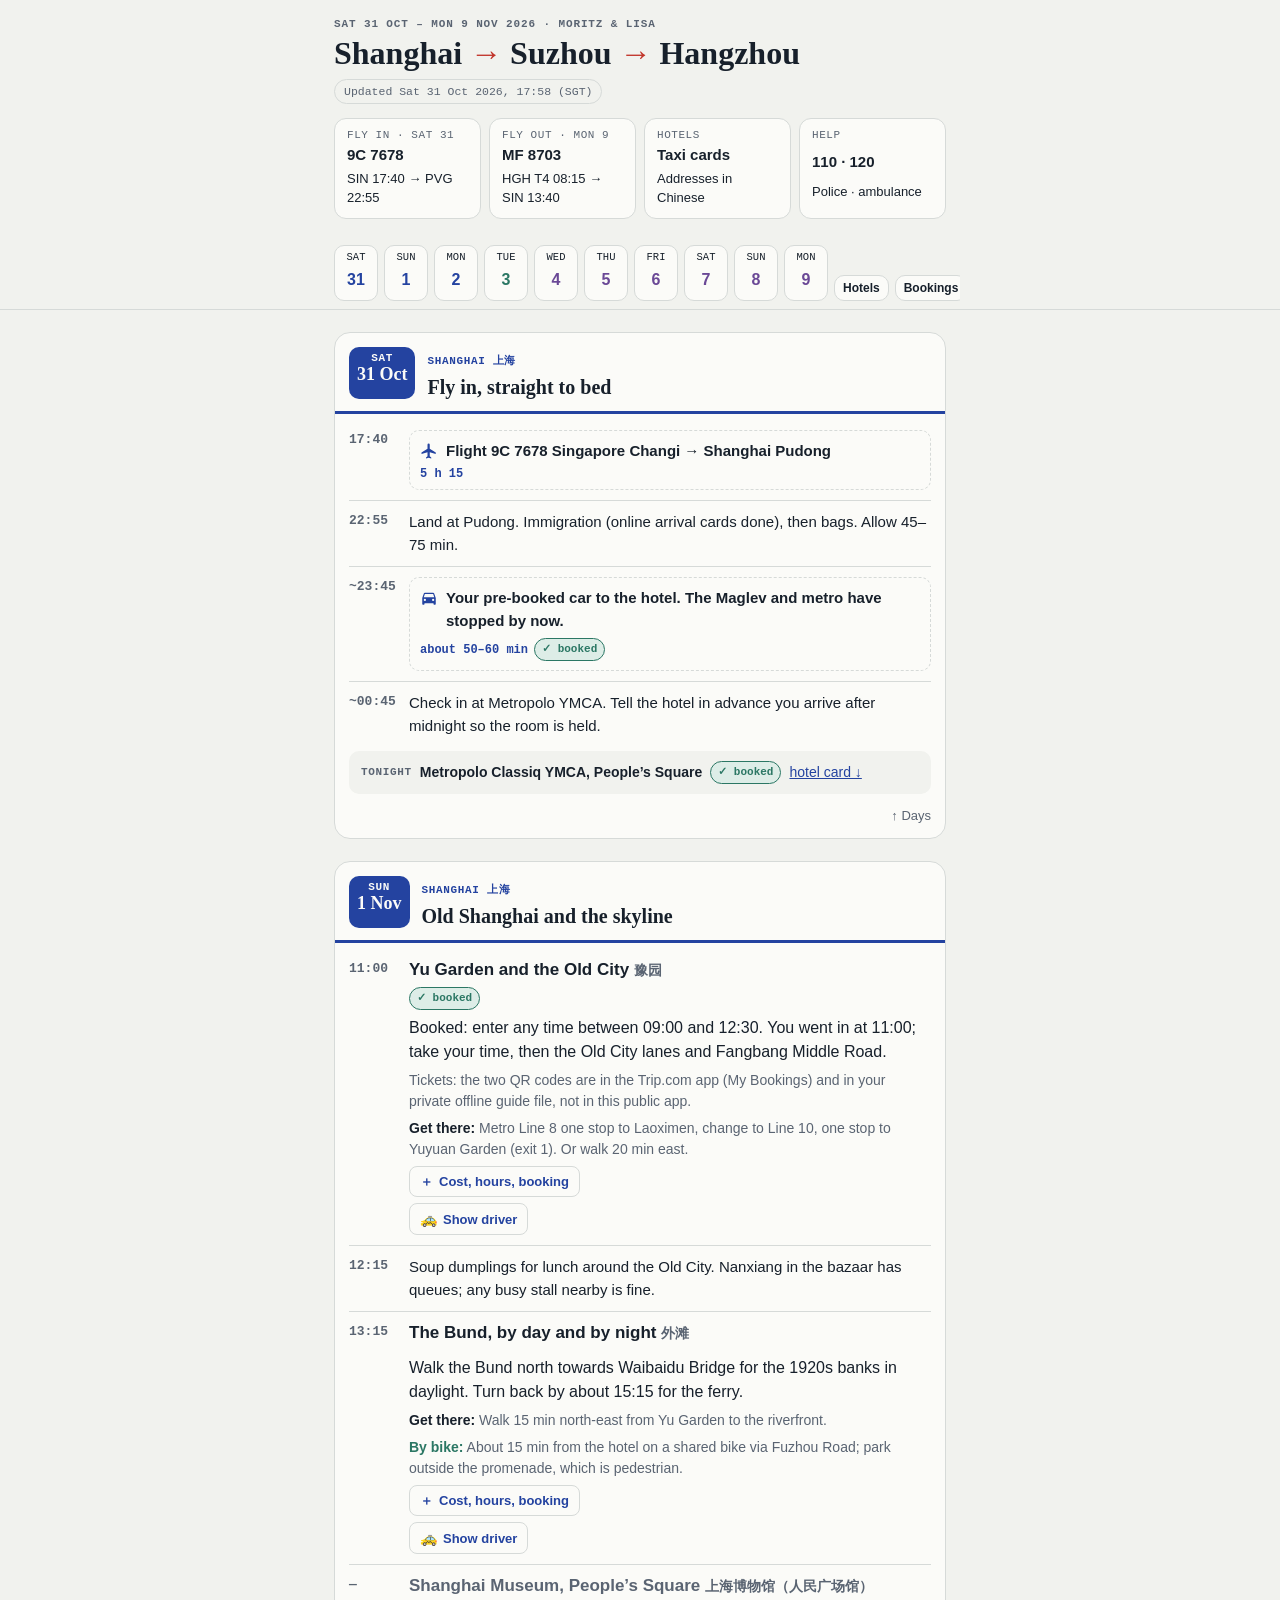
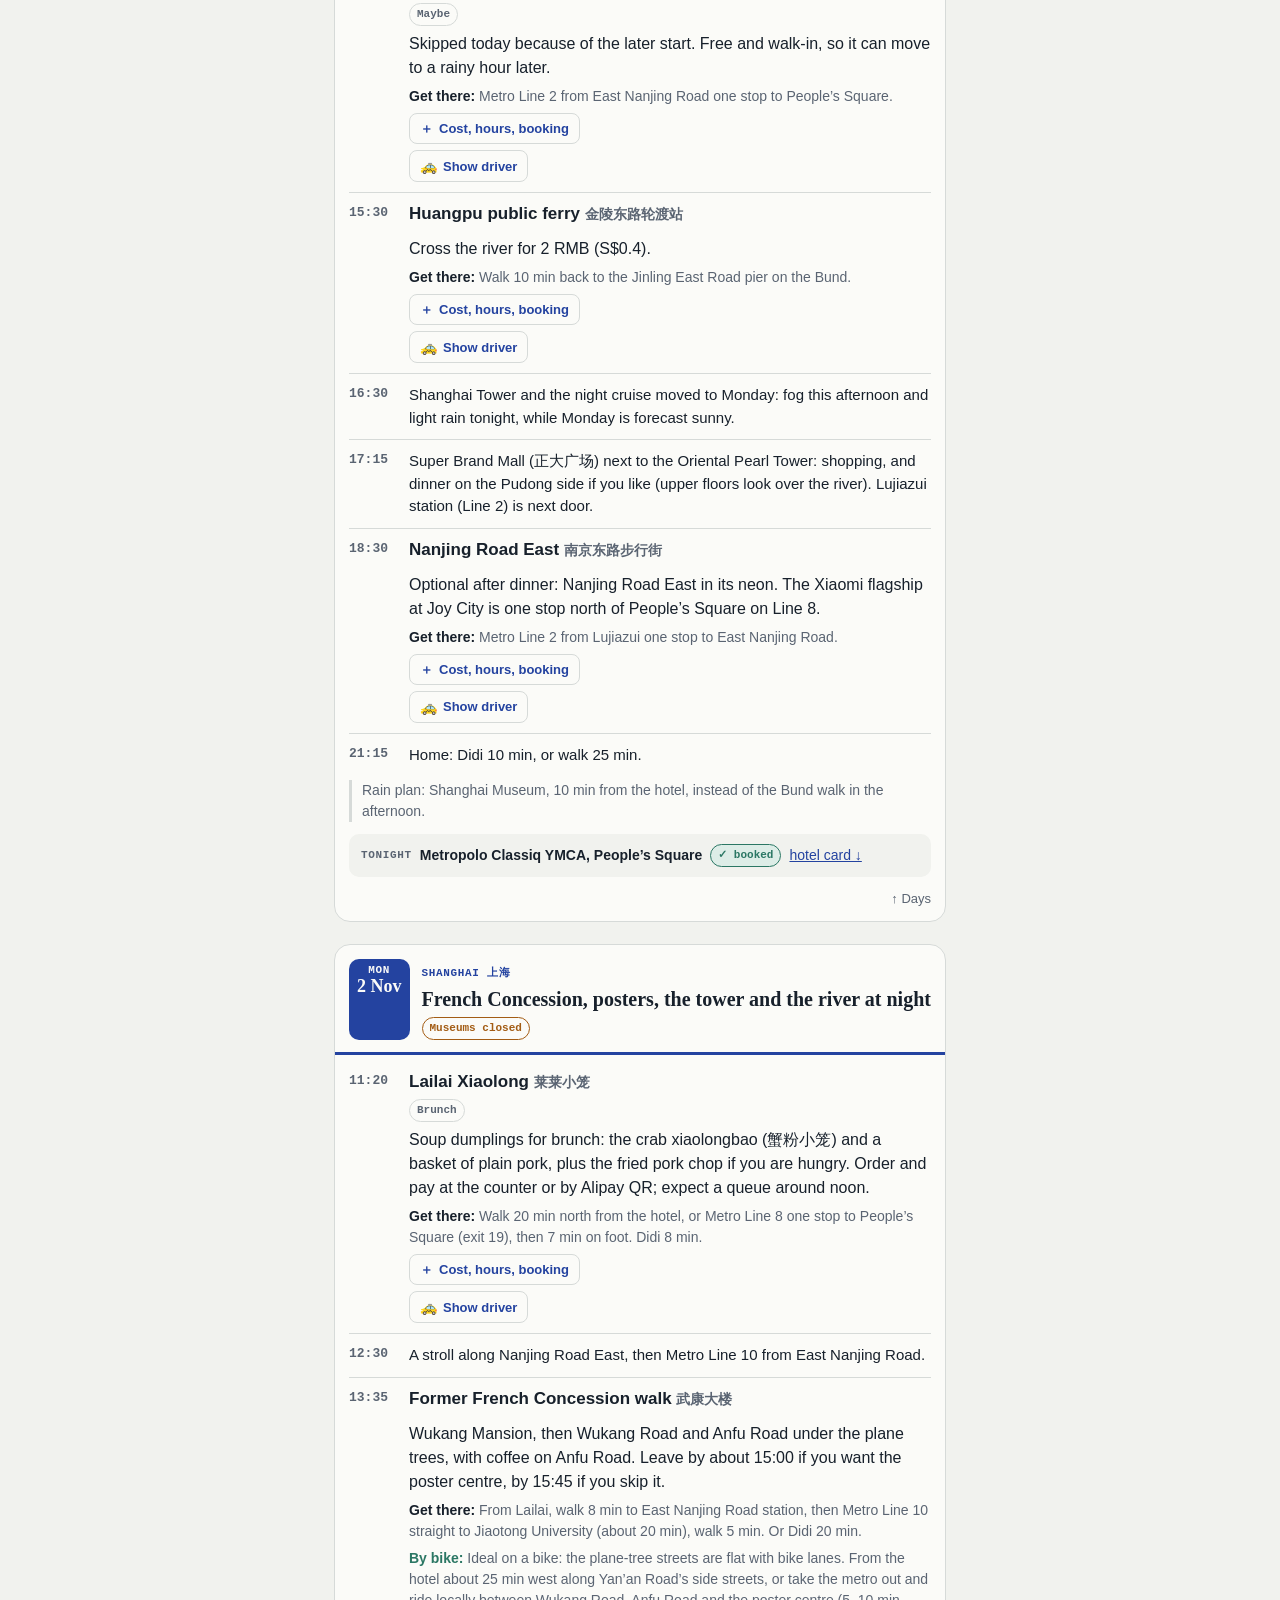
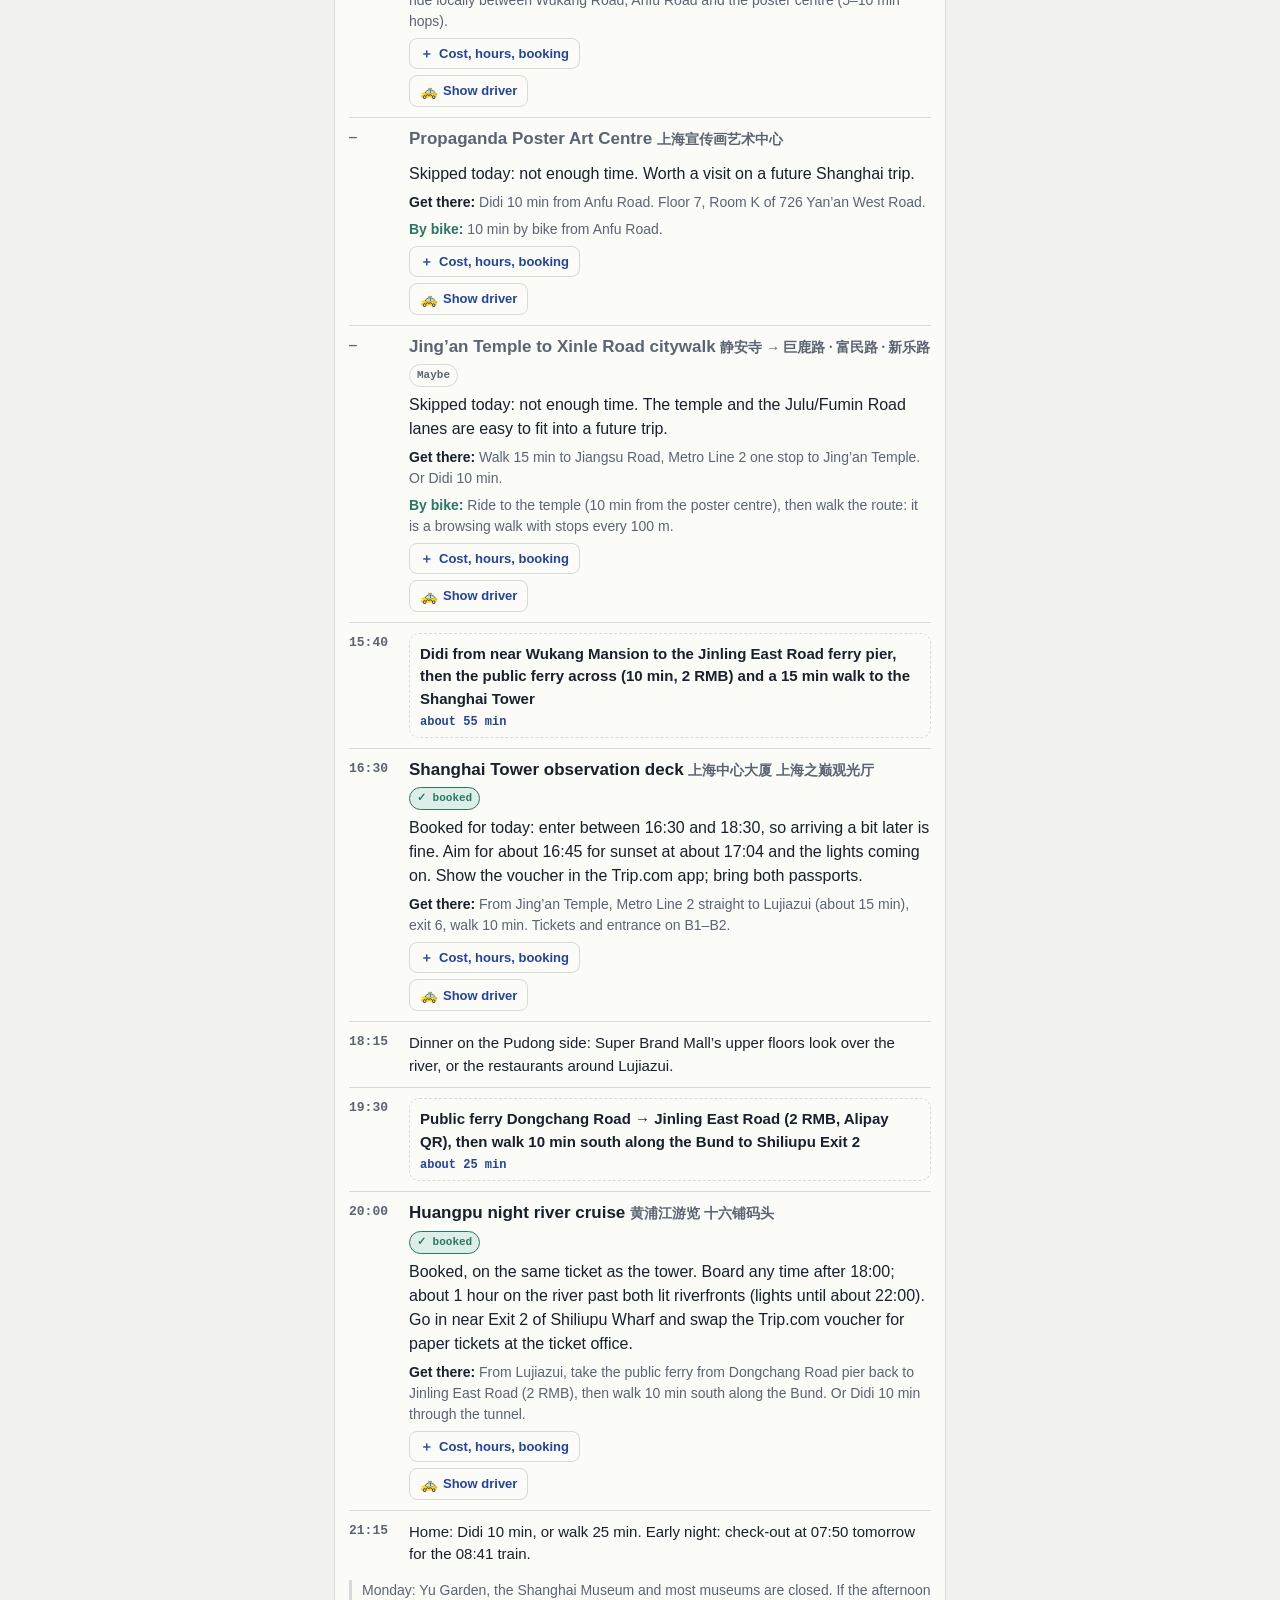
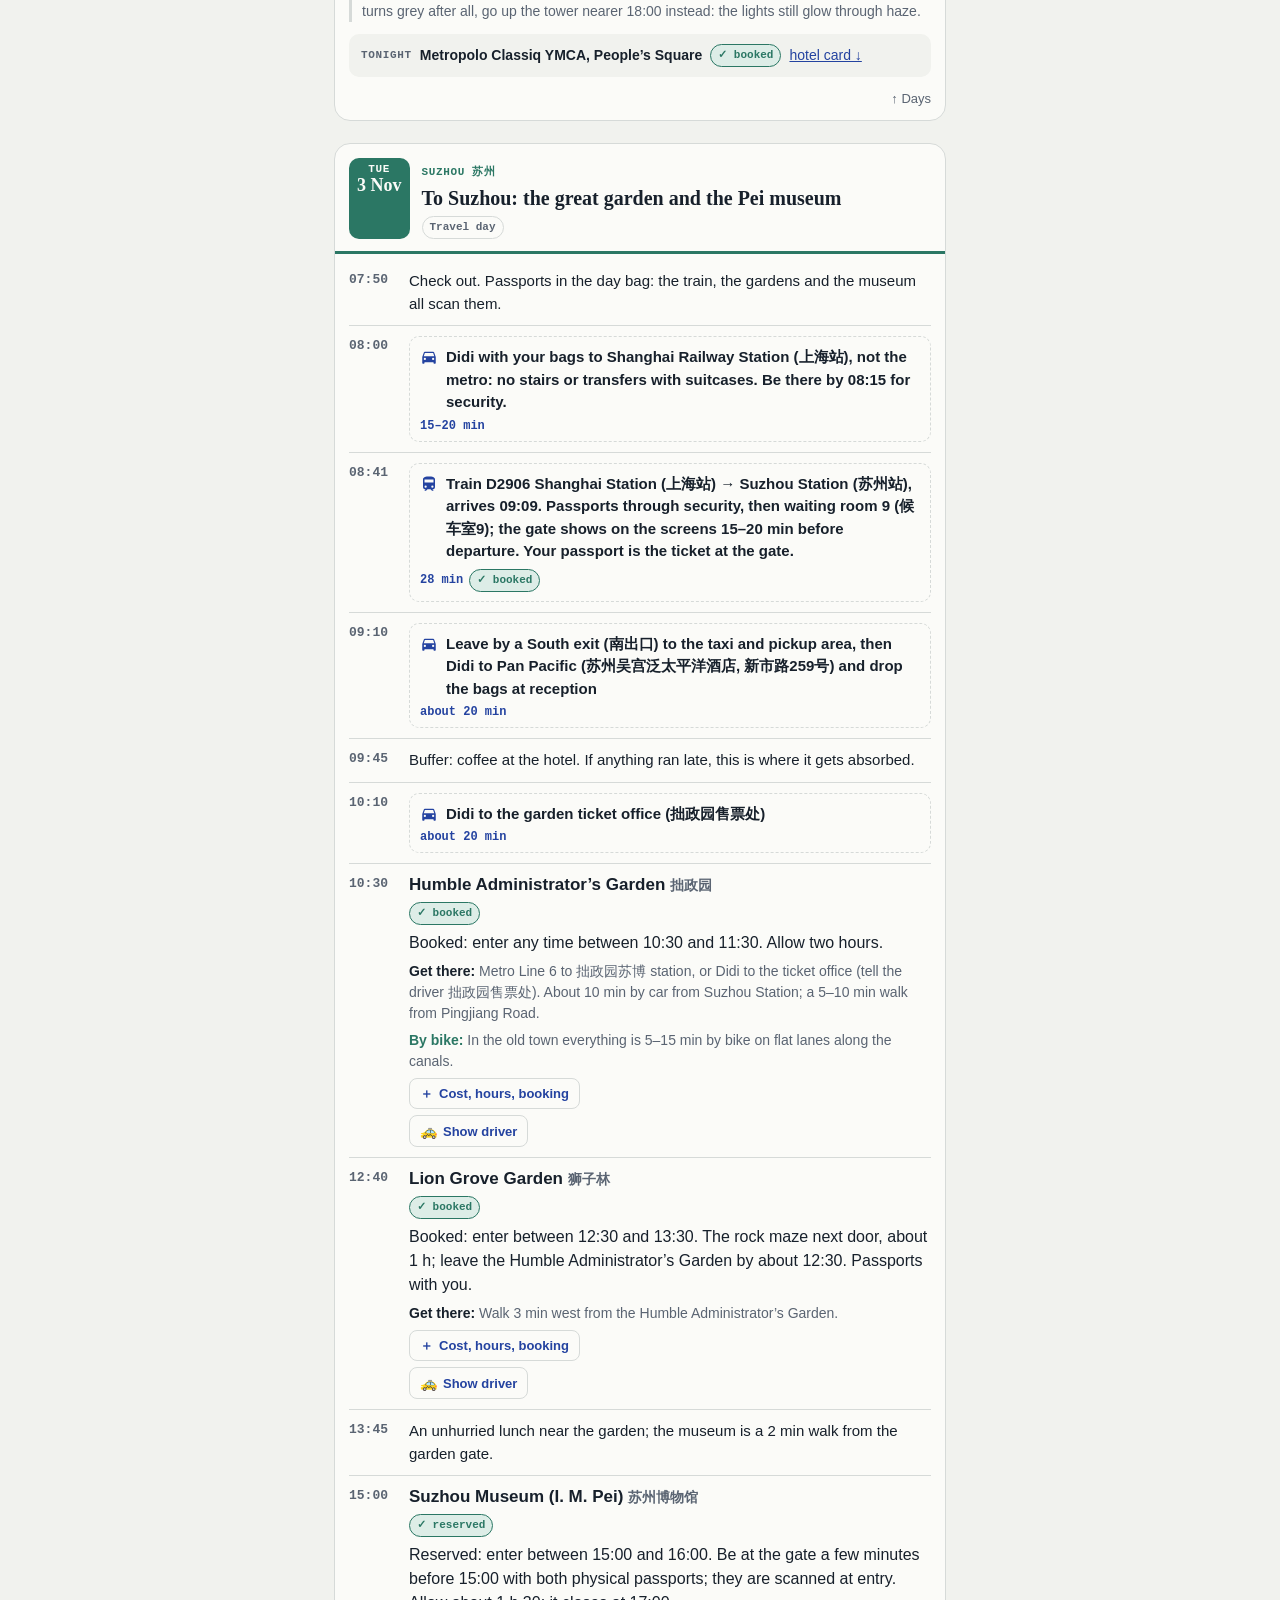
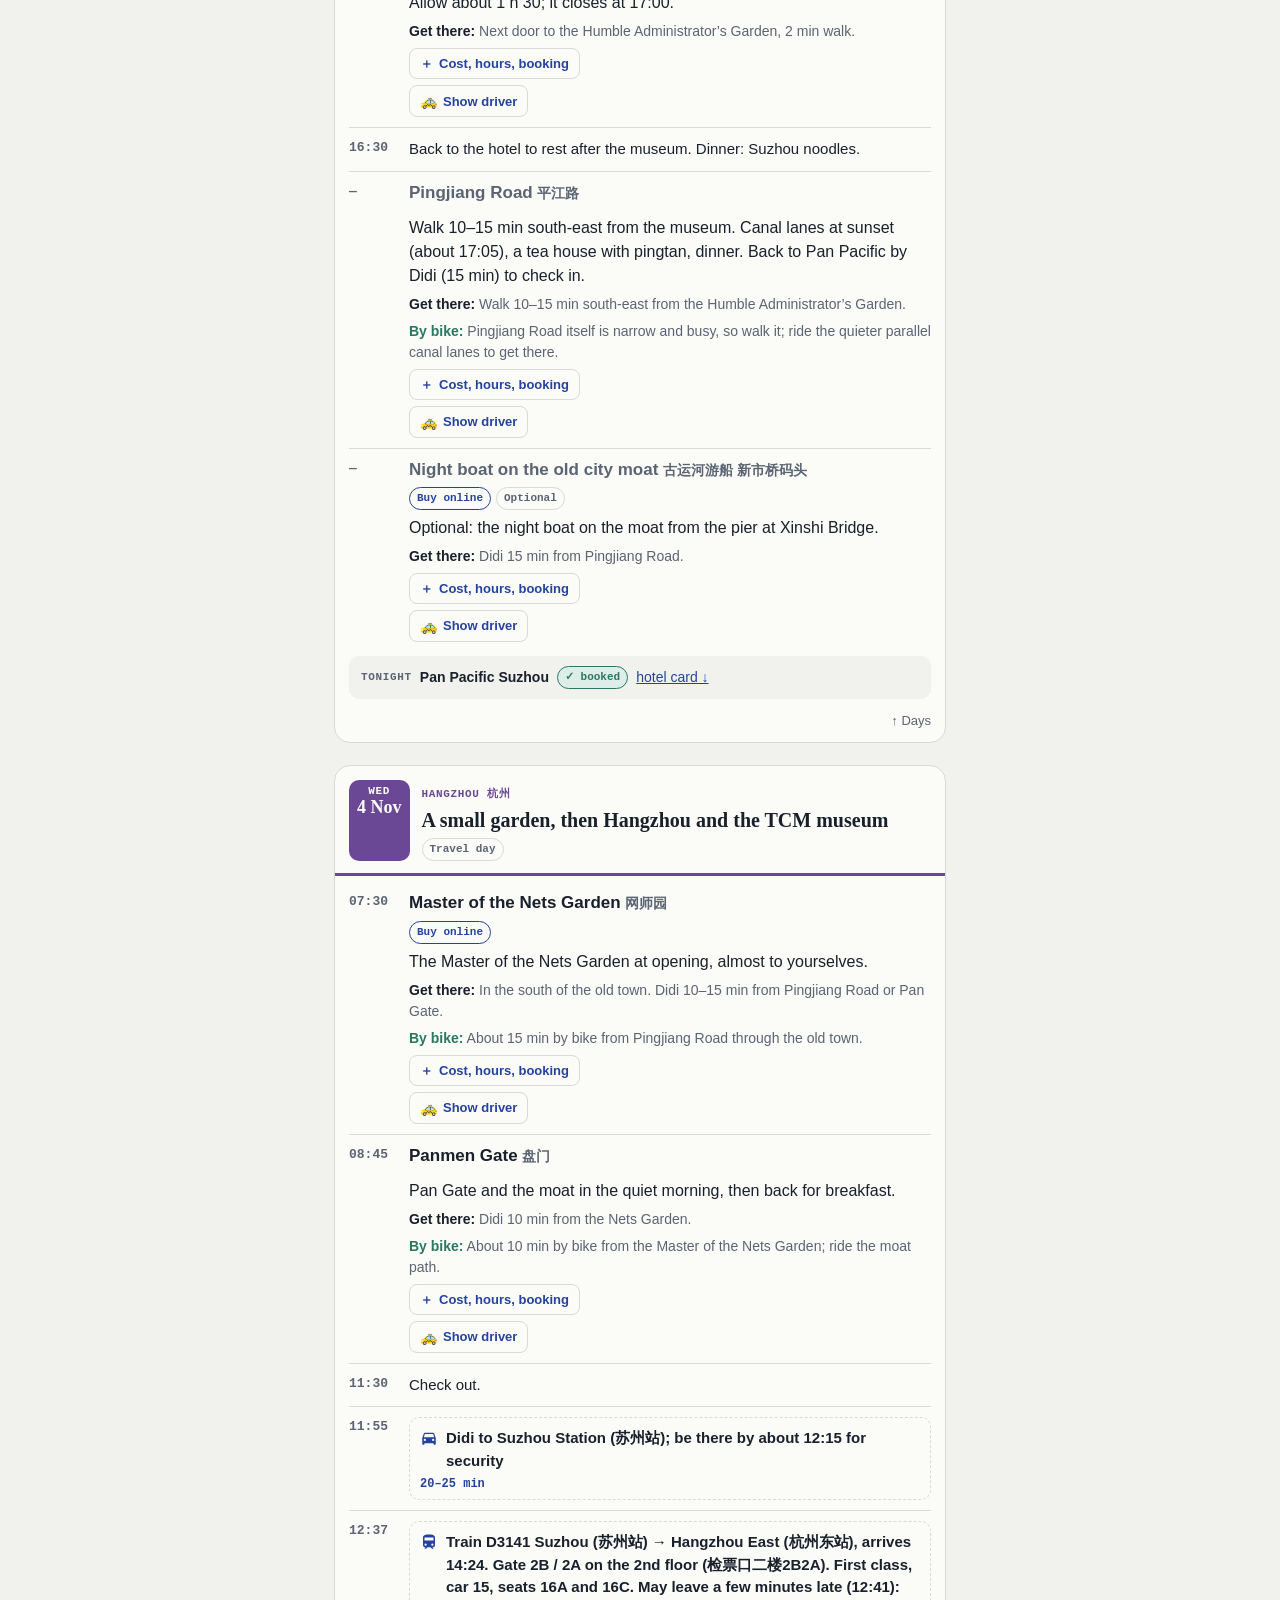
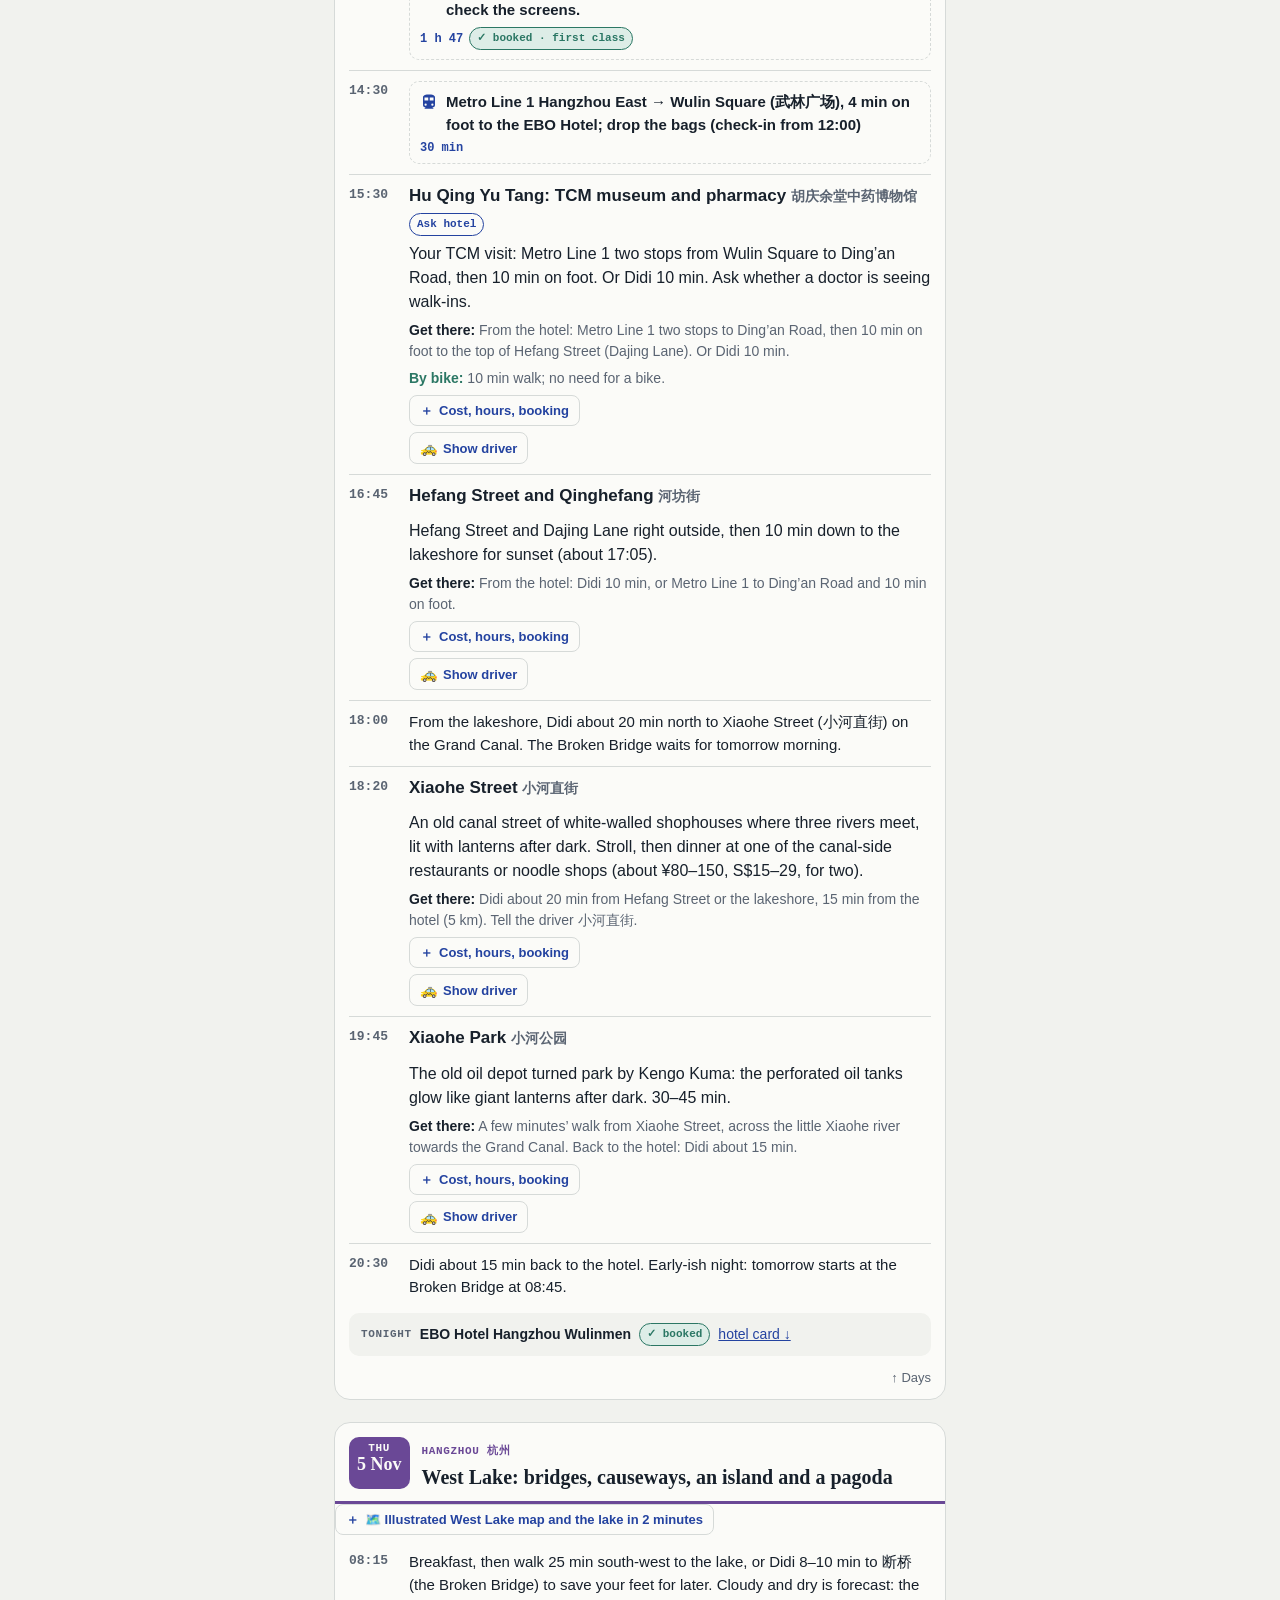
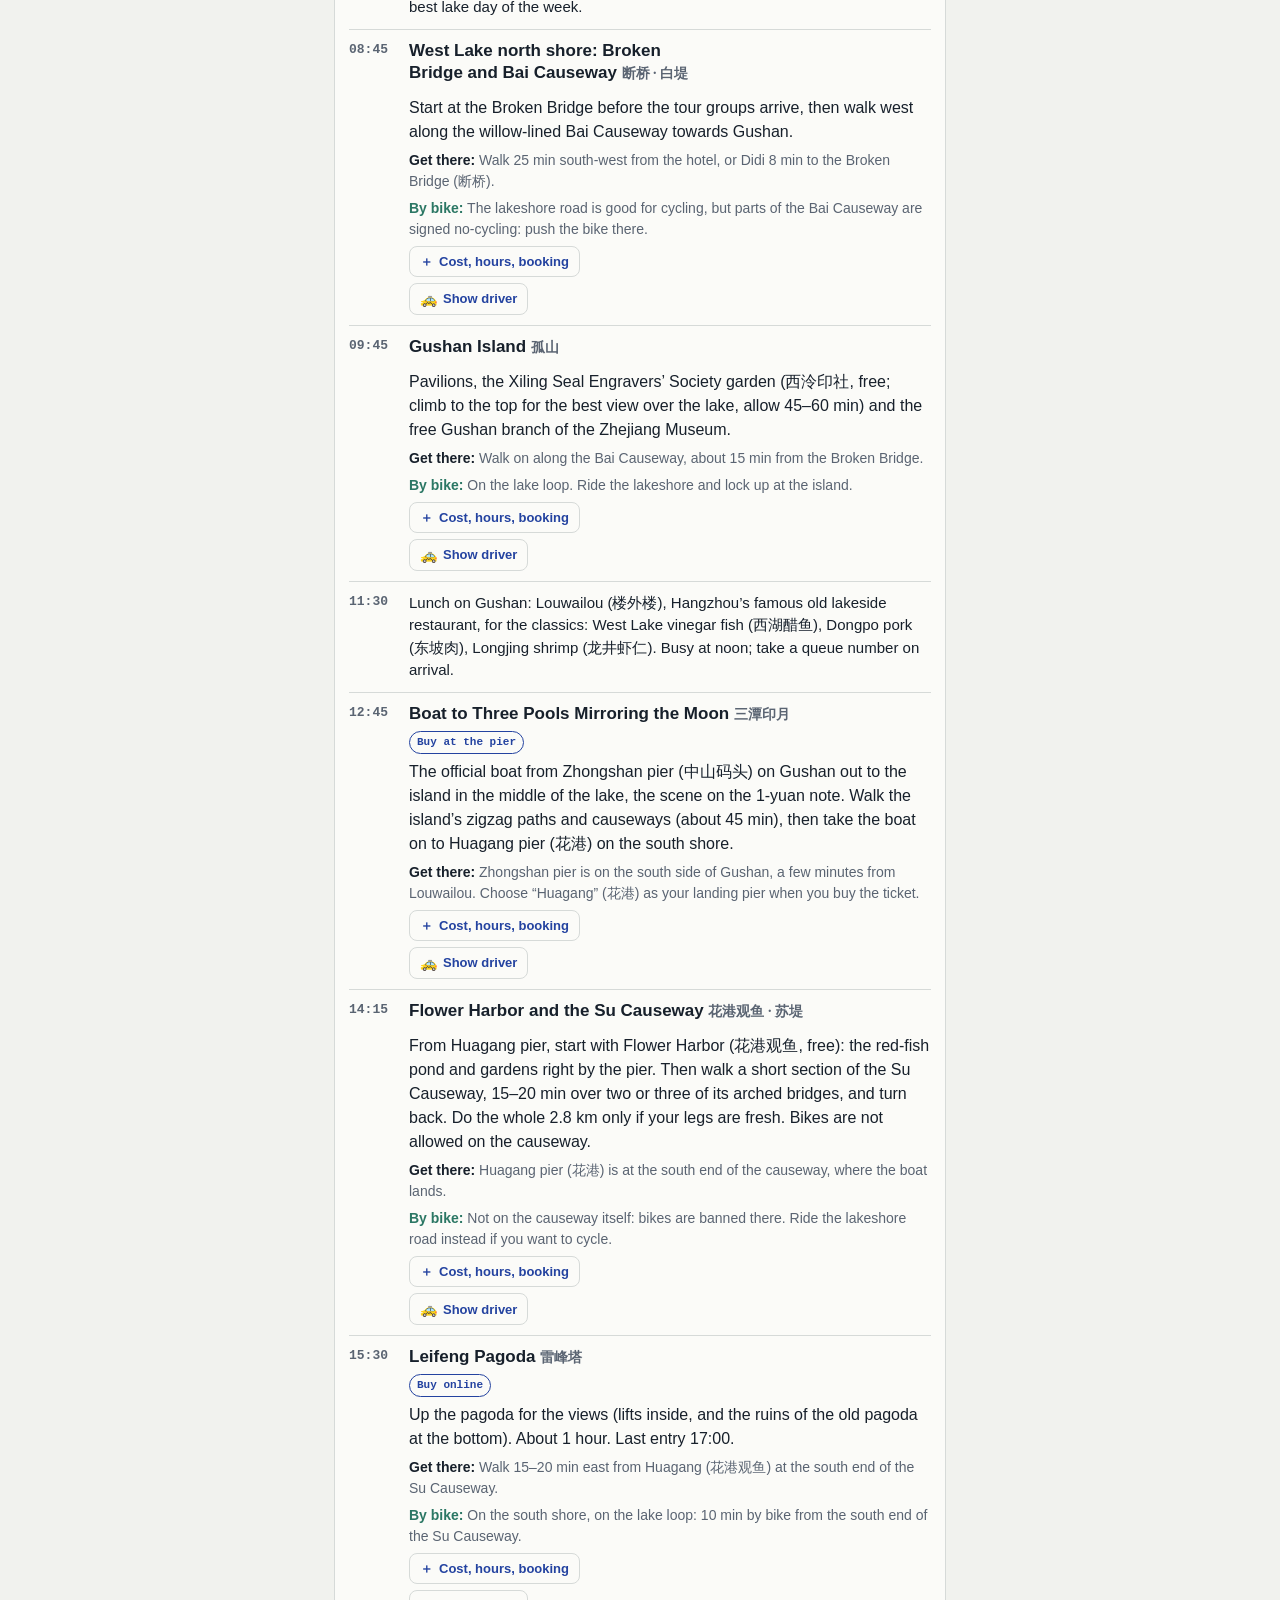
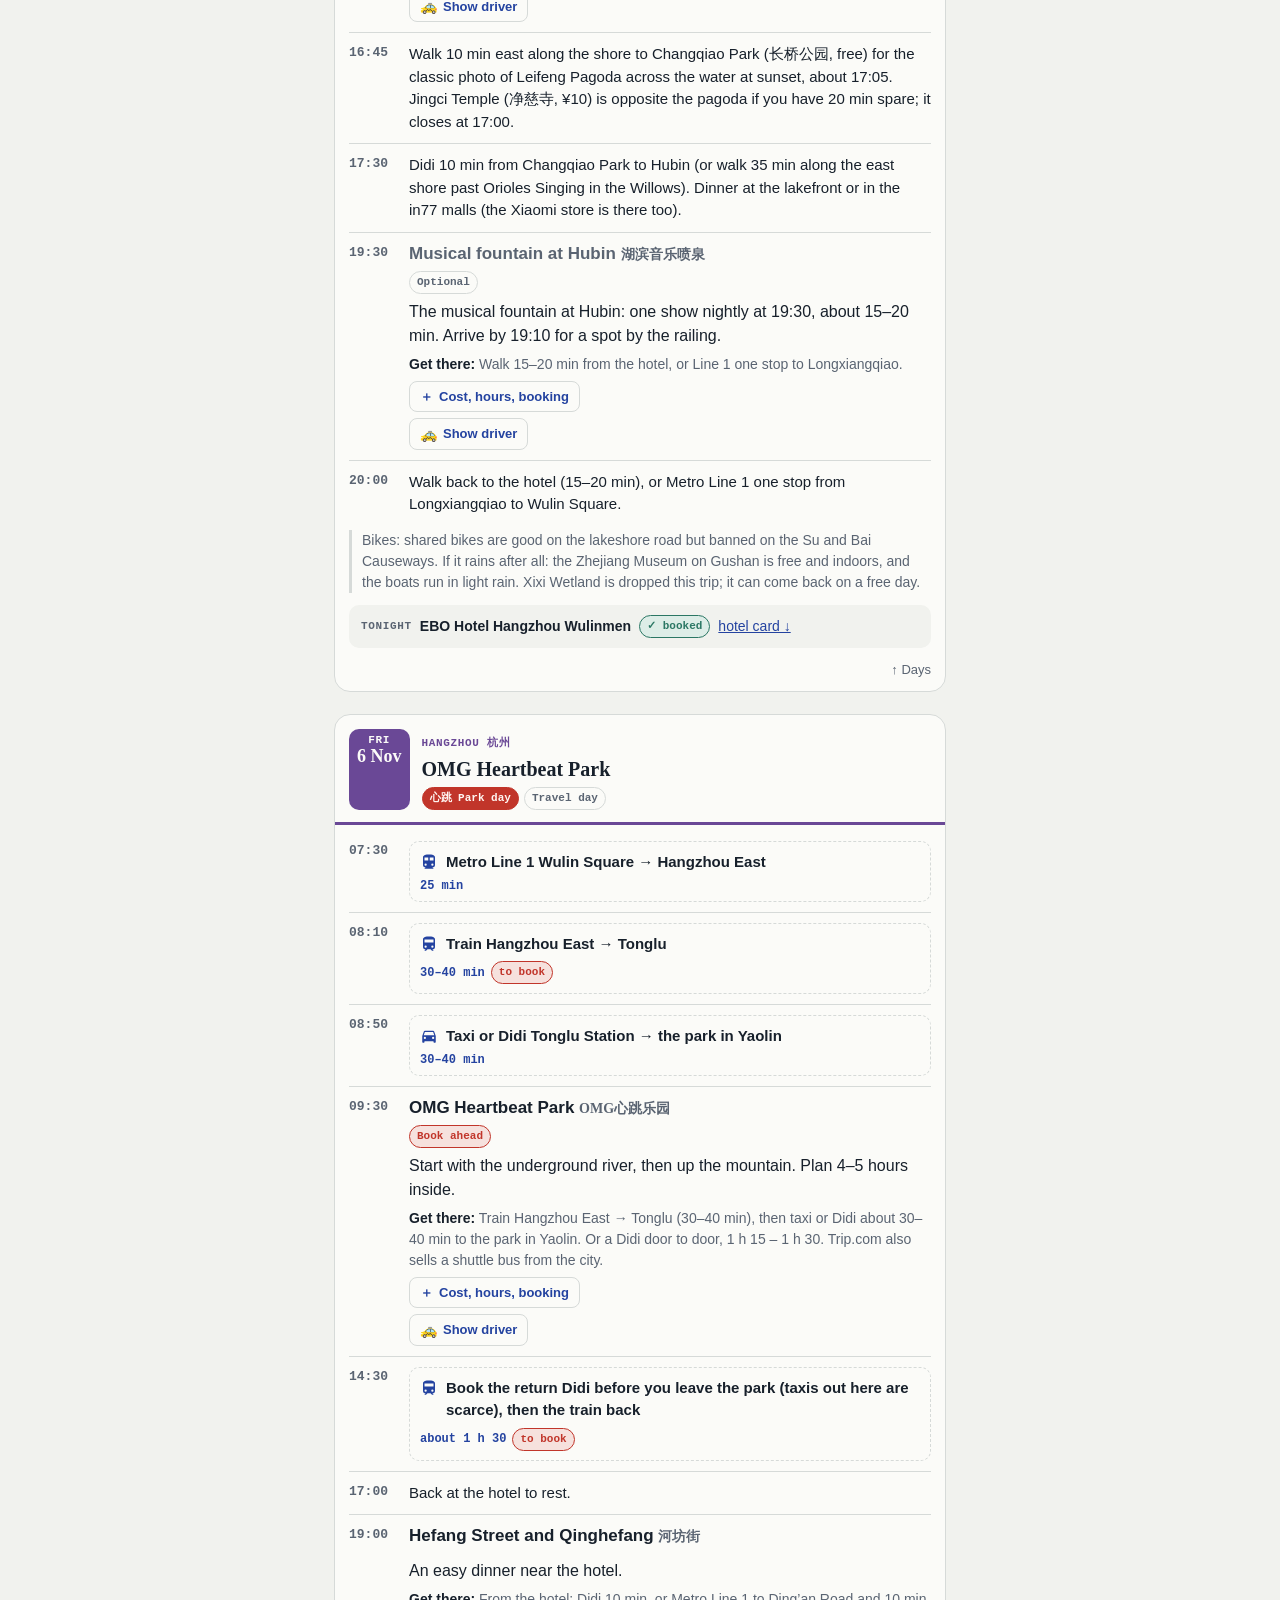
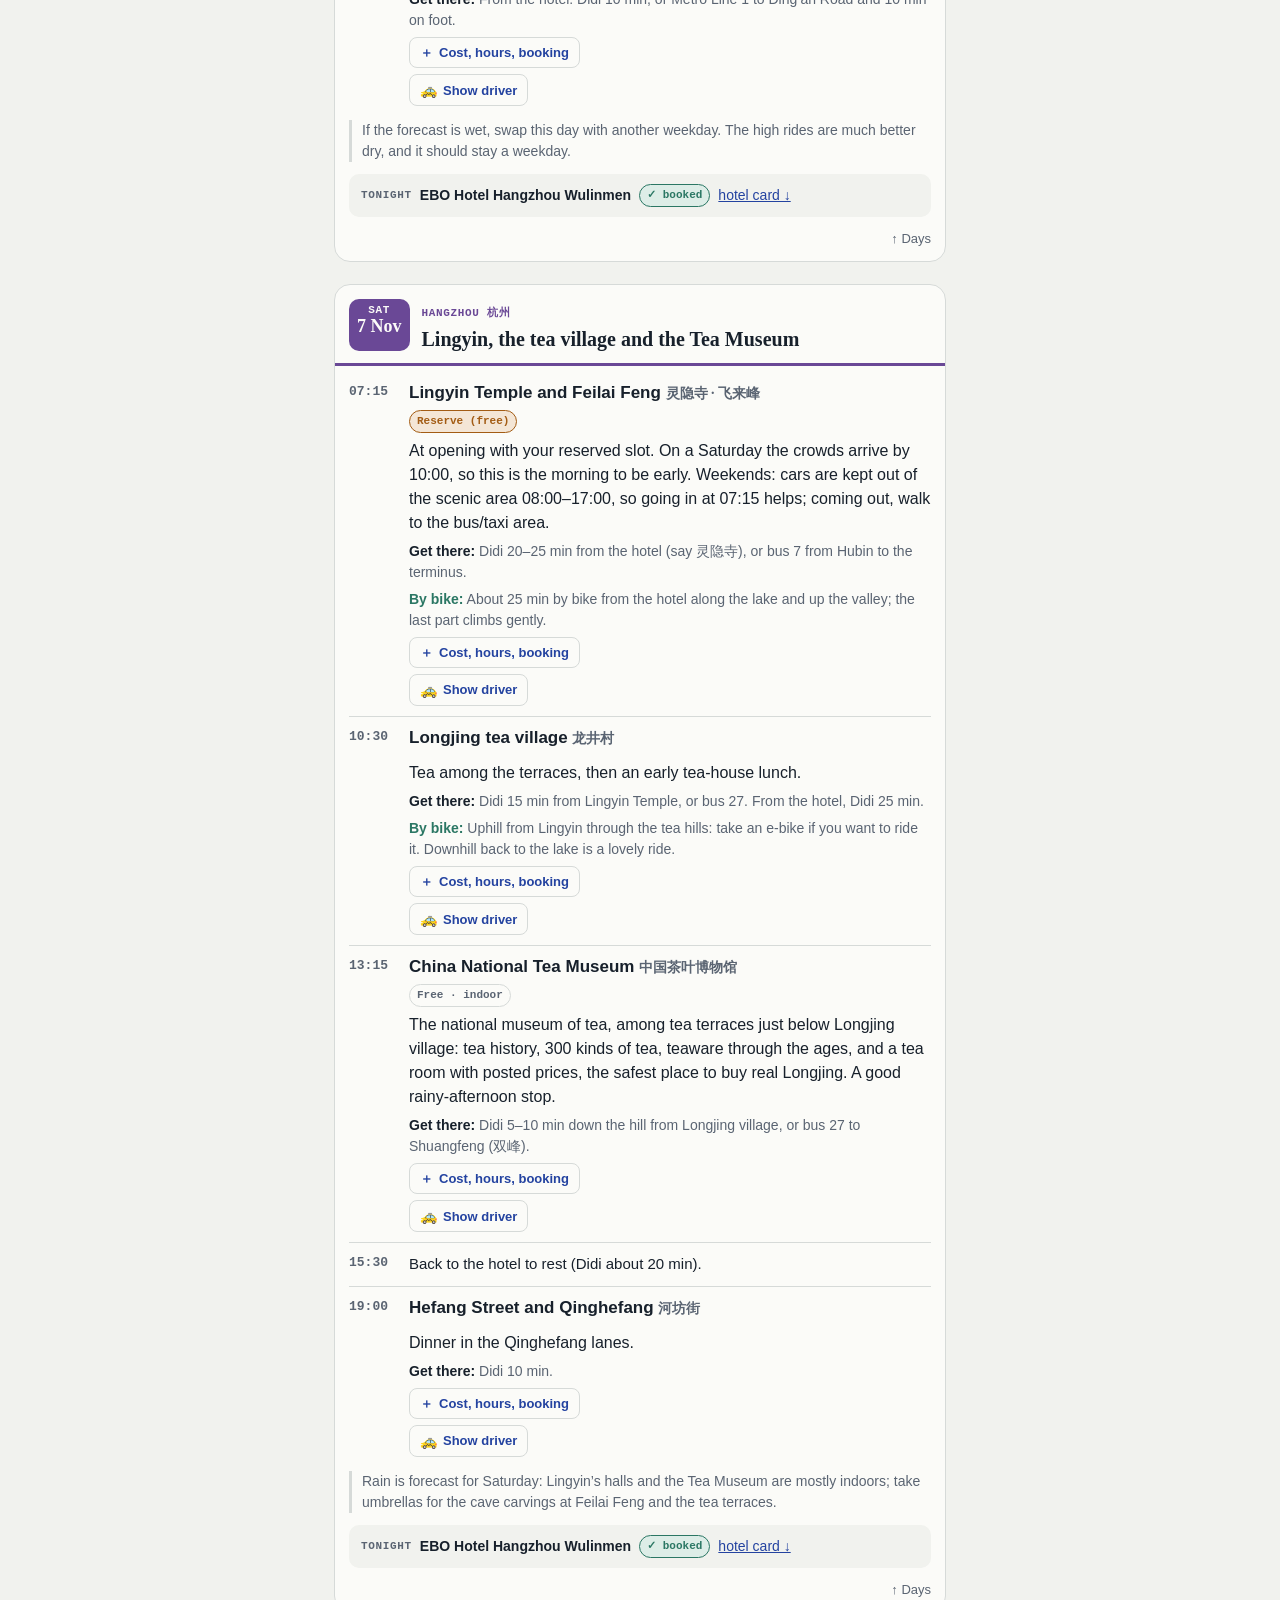
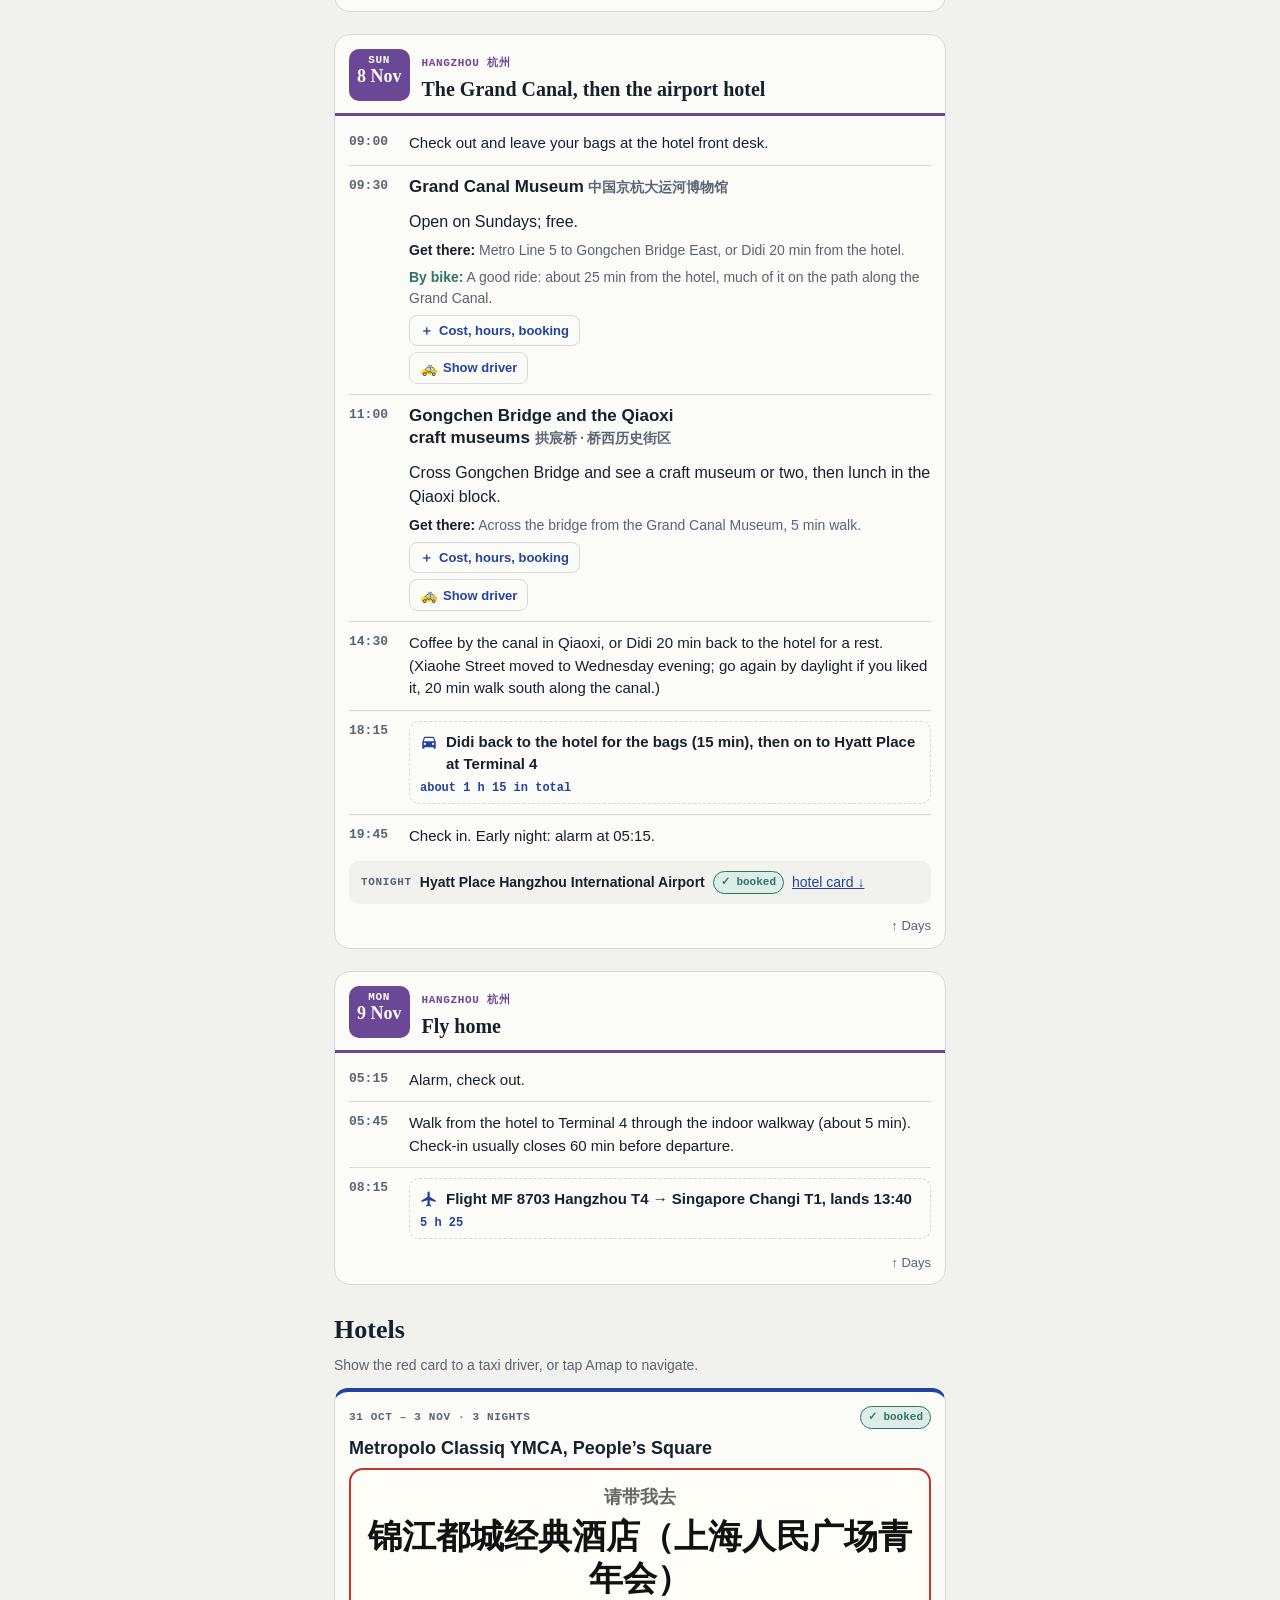
==== commit 4afd45a3: "Tonight: Xiaohe Street and Xiaohe Park; privacy gate; map opens on the current tab Co-Authored-By: C" ====
--- a/src/base-public.html
+++ b/src/base-public.html
@@ -410,7 +410,7 @@
     </div></li><li class="it stop"><span class="t">16:45</span><div class="c">
       <h4>Hefang Street and Qinghefang <span class="zh">河坊街</span></h4>
       <div class="chips"></div>
-      <p>Hefang Street and Dajing Lane right outside, then the lakeshore for sunset (about 17:05).</p>
+      <p>Hefang Street and Dajing Lane right outside, then 10 min down to the lakeshore for sunset (about 17:05).</p>
       <p class="go"><b>Get there:</b> From the hotel: Didi 10 min, or Metro Line 1 to Ding’an Road and 10 min on foot.</p>
       
       <details class="more"><summary>Cost, hours, booking</summary><dl>
@@ -418,18 +418,27 @@
         <dt>Booking</dt><dd>No booking needed.</dd>
         <dt>What it is</dt><dd>An old commercial street of traditional shops, pharmacies and snack stalls. Busy and touristy, good for an evening wander and street food.</dd></dl></details>
       <details class="taxi"><summary>Show driver</summary><div class="card"><p class="say">请带我去</p><p class="big">河坊街</p><p class="en">“Please take me to Hefang Street and Qinghefang”</p><p class="maps"><a href="https://uri.amap.com/search?keyword=%E6%B2%B3%E5%9D%8A%E8%A1%97&city=%E6%9D%AD%E5%B7%9E">Amap</a><a href="https://maps.apple.com/?q=%E6%B2%B3%E5%9D%8A%E8%A1%97">Apple Maps</a></p></div></details>
-    </div></li><li class="it note"><span class="t">19:00</span><div class="c"><p>Dinner around the Hubin lakefront, 15–20 min on foot from the hotel (or Line 1 one stop to Longxiangqiao).</p></div></li><li class="it stop"><span class="t">20:15</span><div class="c">
-      <h4>West Lake north shore: Broken Bridge and Bai Causeway <span class="zh">断桥 · 白堤</span></h4>
-      <div class="chips"></div>
-      <p>A night walk to the Broken Bridge and onto the Bai Causeway.</p>
-      <p class="go"><b>Get there:</b> Walk 15–20 min south-west from the hotel to the lake at Hubin (or Line 1 one stop to Longxiangqiao), then 20 min north along the shore.</p>
-      <p class="go bike"><b>By bike:</b> The lakeshore road is good for cycling, but parts of the Bai Causeway are signed no-cycling: push the bike there.</p>
-      <details class="more"><summary>Cost, hours, booking</summary><dl>
-        <dt>Cost</dt><dd>Free</dd><dt>Open</dt><dd>Always open</dd>
-        <dt>Booking</dt><dd>No booking needed.</dd>
-        <dt>What it is</dt><dd>The classic first walk: along the lakeshore to the Broken Bridge, then out across the willow-lined Bai Causeway. Early morning is quiet; weekends are packed by 10:00.</dd></dl></details>
-      <details class="taxi"><summary>Show driver</summary><div class="card"><p class="say">请带我去</p><p class="big">断桥 · 白堤</p><p class="en">“Please take me to West Lake north shore: Broken Bridge and Bai Causeway”</p><p class="maps"><a href="https://uri.amap.com/search?keyword=%E6%96%AD%E6%A1%A5&city=%E6%9D%AD%E5%B7%9E">Amap</a><a href="https://maps.apple.com/?q=%E6%96%AD%E6%A1%A5">Apple Maps</a></p></div></details>
-    </div></li></ol>
+    </div></li><li class="it note"><span class="t">18:00</span><div class="c"><p>From the lakeshore, Didi about 20 min north to Xiaohe Street (小河直街) on the Grand Canal. The Broken Bridge waits for tomorrow morning.</p></div></li><li class="it stop"><span class="t">18:20</span><div class="c">
+      <h4>Xiaohe Street <span class="zh">小河直街</span></h4>
+      <div class="chips"></div>
+      <p>An old canal street of white-walled shophouses where three rivers meet, lit with lanterns after dark. Stroll, then dinner at one of the canal-side restaurants or noodle shops (about ¥80–150, S$15–29, for two).</p>
+      <p class="go"><b>Get there:</b> Didi about 20 min from Hefang Street or the lakeshore, 15 min from the hotel (5 km). Tell the driver 小河直街.</p>
+      <details class="more"><summary>Cost, hours, booking</summary><dl>
+        <dt>Cost</dt><dd>Free</dd><dt>Open</dt><dd>Any time; shops and restaurants until about 21:00–22:00</dd>
+        <dt>Booking</dt><dd>No booking needed.</dd>
+        <dt>What it is</dt><dd>A quiet canal-side lane of whitewashed houses, small cafés and snack shops, prettiest when the lights come on. Less touristy than Hefang Street.</dd></dl></details>
+      <details class="taxi"><summary>Show driver</summary><div class="card"><p class="say">请带我去</p><p class="big">小河直街</p><p class="en">“Please take me to Xiaohe Street”</p><p class="maps"><a href="https://uri.amap.com/search?keyword=%E5%B0%8F%E6%B2%B3%E7%9B%B4%E8%A1%97&city=%E6%9D%AD%E5%B7%9E">Amap</a><a href="https://maps.apple.com/?q=%E5%B0%8F%E6%B2%B3%E7%9B%B4%E8%A1%97%20%E6%9D%AD%E5%B7%9E">Apple Maps</a></p></div></details>
+    </div></li><li class="it stop"><span class="t">19:45</span><div class="c">
+      <h4>Xiaohe Park <span class="zh">小河公园</span></h4>
+      <div class="chips"></div>
+      <p>The old oil depot turned park by Kengo Kuma: the perforated oil tanks glow like giant lanterns after dark. 30–45 min.</p>
+      <p class="go"><b>Get there:</b> A few minutes’ walk from Xiaohe Street, across the little Xiaohe river towards the Grand Canal. Back to the hotel: Didi about 15 min.</p>
+      <details class="more"><summary>Cost, hours, booking</summary><dl>
+        <dt>Cost</dt><dd>Free</dd><dt>Open</dt><dd>Public park; the tanks are lit in the evening</dd>
+        <dt>Booking</dt><dd>No booking needed.</dd>
+        <dt>What it is</dt><dd>A 1950s Sinopec oil depot (closed 2019) turned into a canal-side park, with old warehouses, oil tanks and a leaf-patterned canopy.</dd></dl></details>
+      <details class="taxi"><summary>Show driver</summary><div class="card"><p class="say">请带我去</p><p class="big">小河公园</p><p class="en">“Please take me to Xiaohe Park”</p><p class="maps"><a href="https://uri.amap.com/search?keyword=%E5%B0%8F%E6%B2%B3%E5%85%AC%E5%9B%AD&city=%E6%9D%AD%E5%B7%9E">Amap</a><a href="https://maps.apple.com/?q=%E5%B0%8F%E6%B2%B3%E5%85%AC%E5%9B%AD%20%E6%9D%AD%E5%B7%9E">Apple Maps</a></p></div></details>
+    </div></li><li class="it note"><span class="t">20:30</span><div class="c"><p>Didi about 15 min back to the hotel. Early-ish night: tomorrow starts at the Broken Bridge at 08:45.</p></div></li></ol>
     
     <div class="tonight"><span class="lbl">Tonight</span> <b>EBO Hotel Hangzhou Wulinmen</b> <span class="chip ok">✓ booked</span> <a href="#hotel-hz">hotel card ↓</a></div>
     <a class="top" href="#top">↑ Days</a>
@@ -629,18 +638,7 @@
         <dt>Booking</dt><dd>No booking needed.</dd>
         <dt>What it is</dt><dd>A tall stone bridge over the canal and, on its west side, a restored block of old houses with small free museums of fans, paper umbrellas, knives and scissors, all Hangzhou crafts. Good for lunch too.</dd></dl></details>
       <details class="taxi"><summary>Show driver</summary><div class="card"><p class="say">请带我去</p><p class="big">拱宸桥 · 桥西历史街区</p><p class="en">“Please take me to Gongchen Bridge and the Qiaoxi craft museums”</p><p class="maps"><a href="https://uri.amap.com/search?keyword=%E6%8B%B1%E5%AE%B8%E6%A1%A5&city=%E6%9D%AD%E5%B7%9E">Amap</a><a href="https://maps.apple.com/?q=%E6%8B%B1%E5%AE%B8%E6%A1%A5">Apple Maps</a></p></div></details>
-    </div></li><li class="it stop"><span class="t">14:30</span><div class="c">
-      <h4>Xiaohe Street <span class="zh">小河直街</span></h4>
-      <div class="chips"></div>
-      <p>Walk south along the canal, coffee, and stay for the lights around 17:00 with an early dinner.</p>
-      <p class="go"><b>Get there:</b> Walk 20 min south along the canal from Gongchen Bridge. Back to the hotel: Didi 20 min.</p>
-      <p class="go bike"><b>By bike:</b> 10 min by bike along the canal from Gongchen Bridge.</p>
-      <details class="more"><summary>Cost, hours, booking</summary><dl>
-        <dt>Cost</dt><dd>Free</dd><dt>Open</dt><dd>Any time; best at dusk</dd>
-        <dt>Booking</dt><dd>No booking needed.</dd>
-        <dt>What it is</dt><dd>A quiet canal-side lane of whitewashed houses, small cafés and snack shops, prettiest when the lights come on around 17:00. Less touristy than Hefang Street.</dd></dl></details>
-      <details class="taxi"><summary>Show driver</summary><div class="card"><p class="say">请带我去</p><p class="big">小河直街</p><p class="en">“Please take me to Xiaohe Street”</p><p class="maps"><a href="https://uri.amap.com/search?keyword=%E5%B0%8F%E6%B2%B3%E7%9B%B4%E8%A1%97&city=%E6%9D%AD%E5%B7%9E">Amap</a><a href="https://maps.apple.com/?q=%E5%B0%8F%E6%B2%B3%E7%9B%B4%E8%A1%97">Apple Maps</a></p></div></details>
-    </div></li><li class="it mv"><span class="t">18:15</span><div class="c"><div class="mvl"><svg viewBox="0 0 24 24" aria-hidden="true"><path fill="currentColor" d="M18.9 6a1.5 1.5 0 0 0-1.4-1h-11a1.5 1.5 0 0 0-1.4 1L3 12v8a1 1 0 0 0 1 1h1a1 1 0 0 0 1-1v-1h12v1a1 1 0 0 0 1 1h1a1 1 0 0 0 1-1v-8l-2.1-6ZM6.5 16a1.5 1.5 0 1 1 0-3 1.5 1.5 0 0 1 0 3Zm11 0a1.5 1.5 0 1 1 0-3 1.5 1.5 0 0 1 0 3ZM5 11l1.5-4.5h11L19 11H5Z"/></svg><span>Didi back to the hotel for the bags (15 min), then on to Hyatt Place at Terminal 4</span></div><div class="meta"><span class="dur">about 1 h 15 in total</span></div></div></li><li class="it note"><span class="t">19:45</span><div class="c"><p>Check in. Early night: alarm at 05:15.</p></div></li></ol>
+    </div></li><li class="it note"><span class="t">14:30</span><div class="c"><p>Coffee by the canal in Qiaoxi, or Didi 20 min back to the hotel for a rest. (Xiaohe Street moved to Wednesday evening; go again by daylight if you liked it, 20 min walk south along the canal.)</p></div></li><li class="it mv"><span class="t">18:15</span><div class="c"><div class="mvl"><svg viewBox="0 0 24 24" aria-hidden="true"><path fill="currentColor" d="M18.9 6a1.5 1.5 0 0 0-1.4-1h-11a1.5 1.5 0 0 0-1.4 1L3 12v8a1 1 0 0 0 1 1h1a1 1 0 0 0 1-1v-1h12v1a1 1 0 0 0 1 1h1a1 1 0 0 0 1-1v-8l-2.1-6ZM6.5 16a1.5 1.5 0 1 1 0-3 1.5 1.5 0 0 1 0 3Zm11 0a1.5 1.5 0 1 1 0-3 1.5 1.5 0 0 1 0 3ZM5 11l1.5-4.5h11L19 11H5Z"/></svg><span>Didi back to the hotel for the bags (15 min), then on to Hyatt Place at Terminal 4</span></div><div class="meta"><span class="dur">about 1 h 15 in total</span></div></div></li><li class="it note"><span class="t">19:45</span><div class="c"><p>Check in. Early night: alarm at 05:15.</p></div></li></ol>
     
     <div class="tonight"><span class="lbl">Tonight</span> <b>Hyatt Place Hangzhou International Airport</b> <span class="chip ok">✓ booked</span> <a href="#hotel-ap">hotel card ↓</a></div>
     <a class="top" href="#top">↑ Days</a>
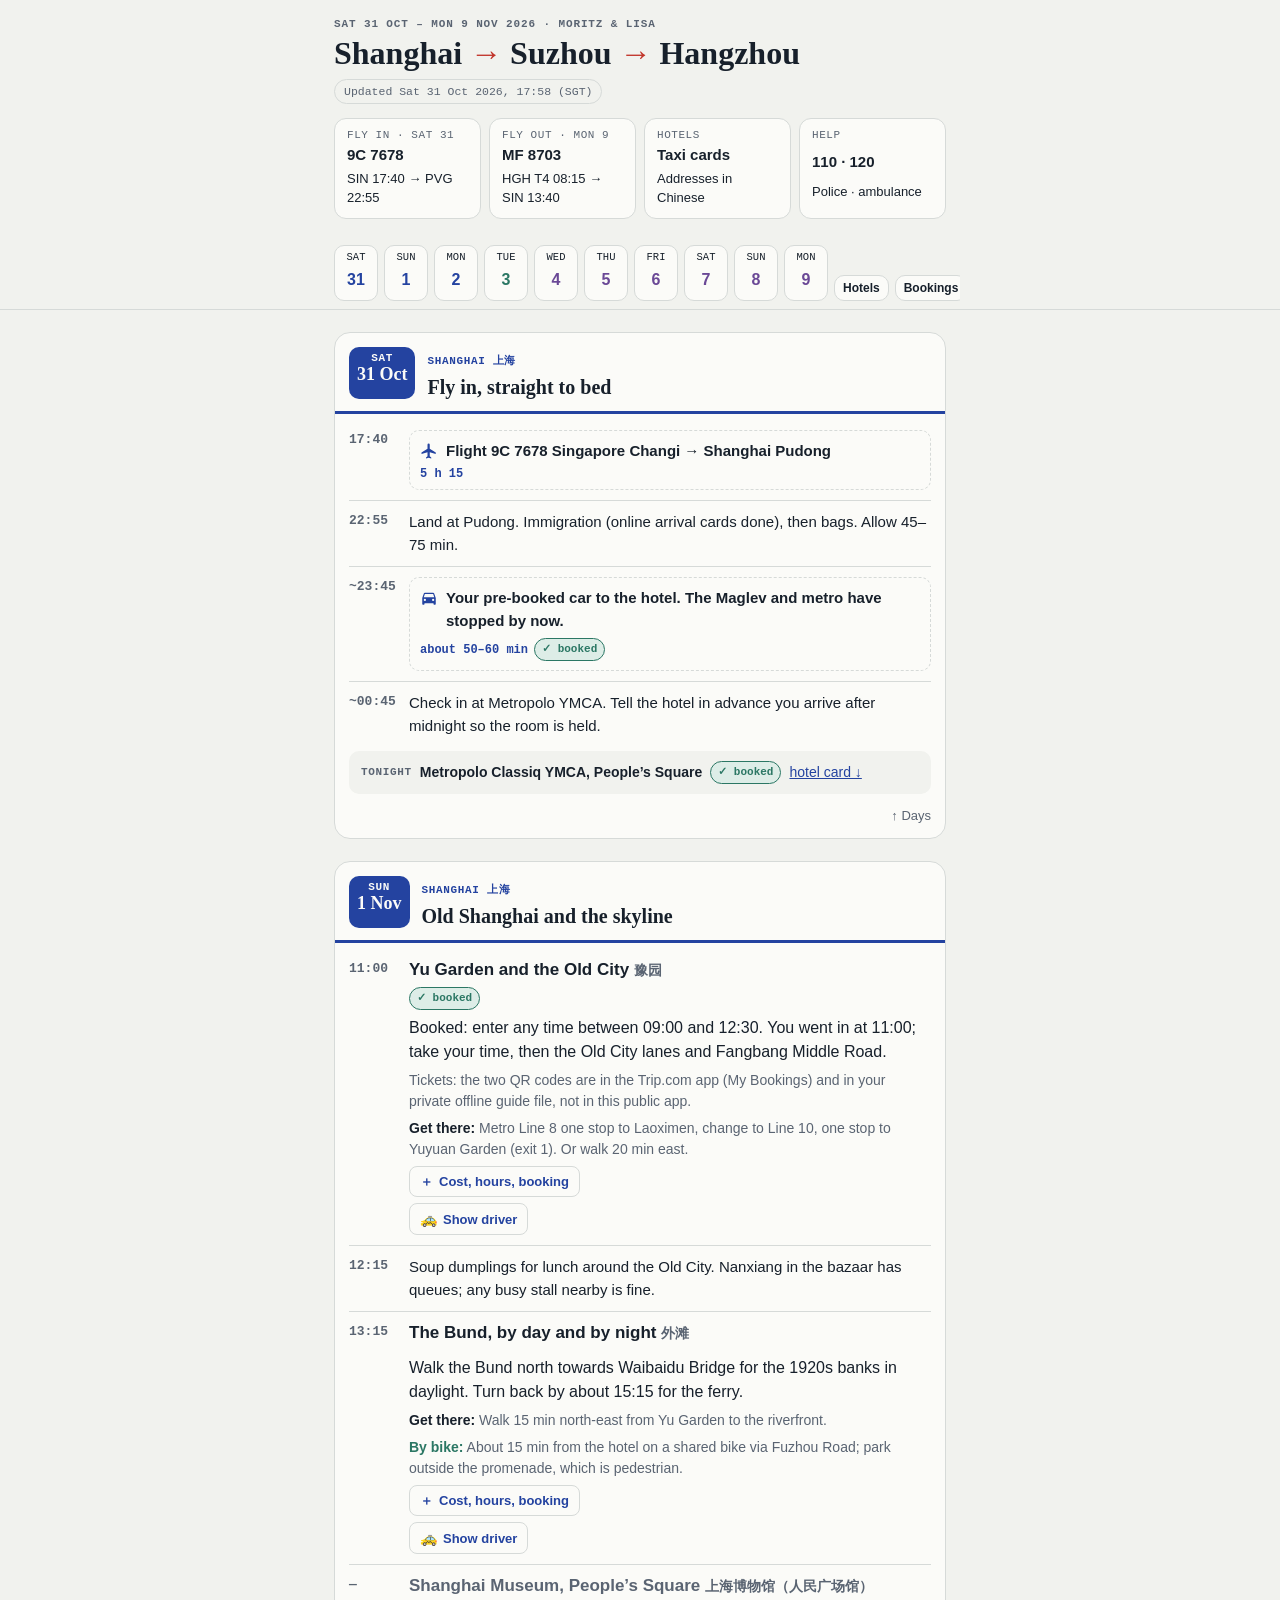
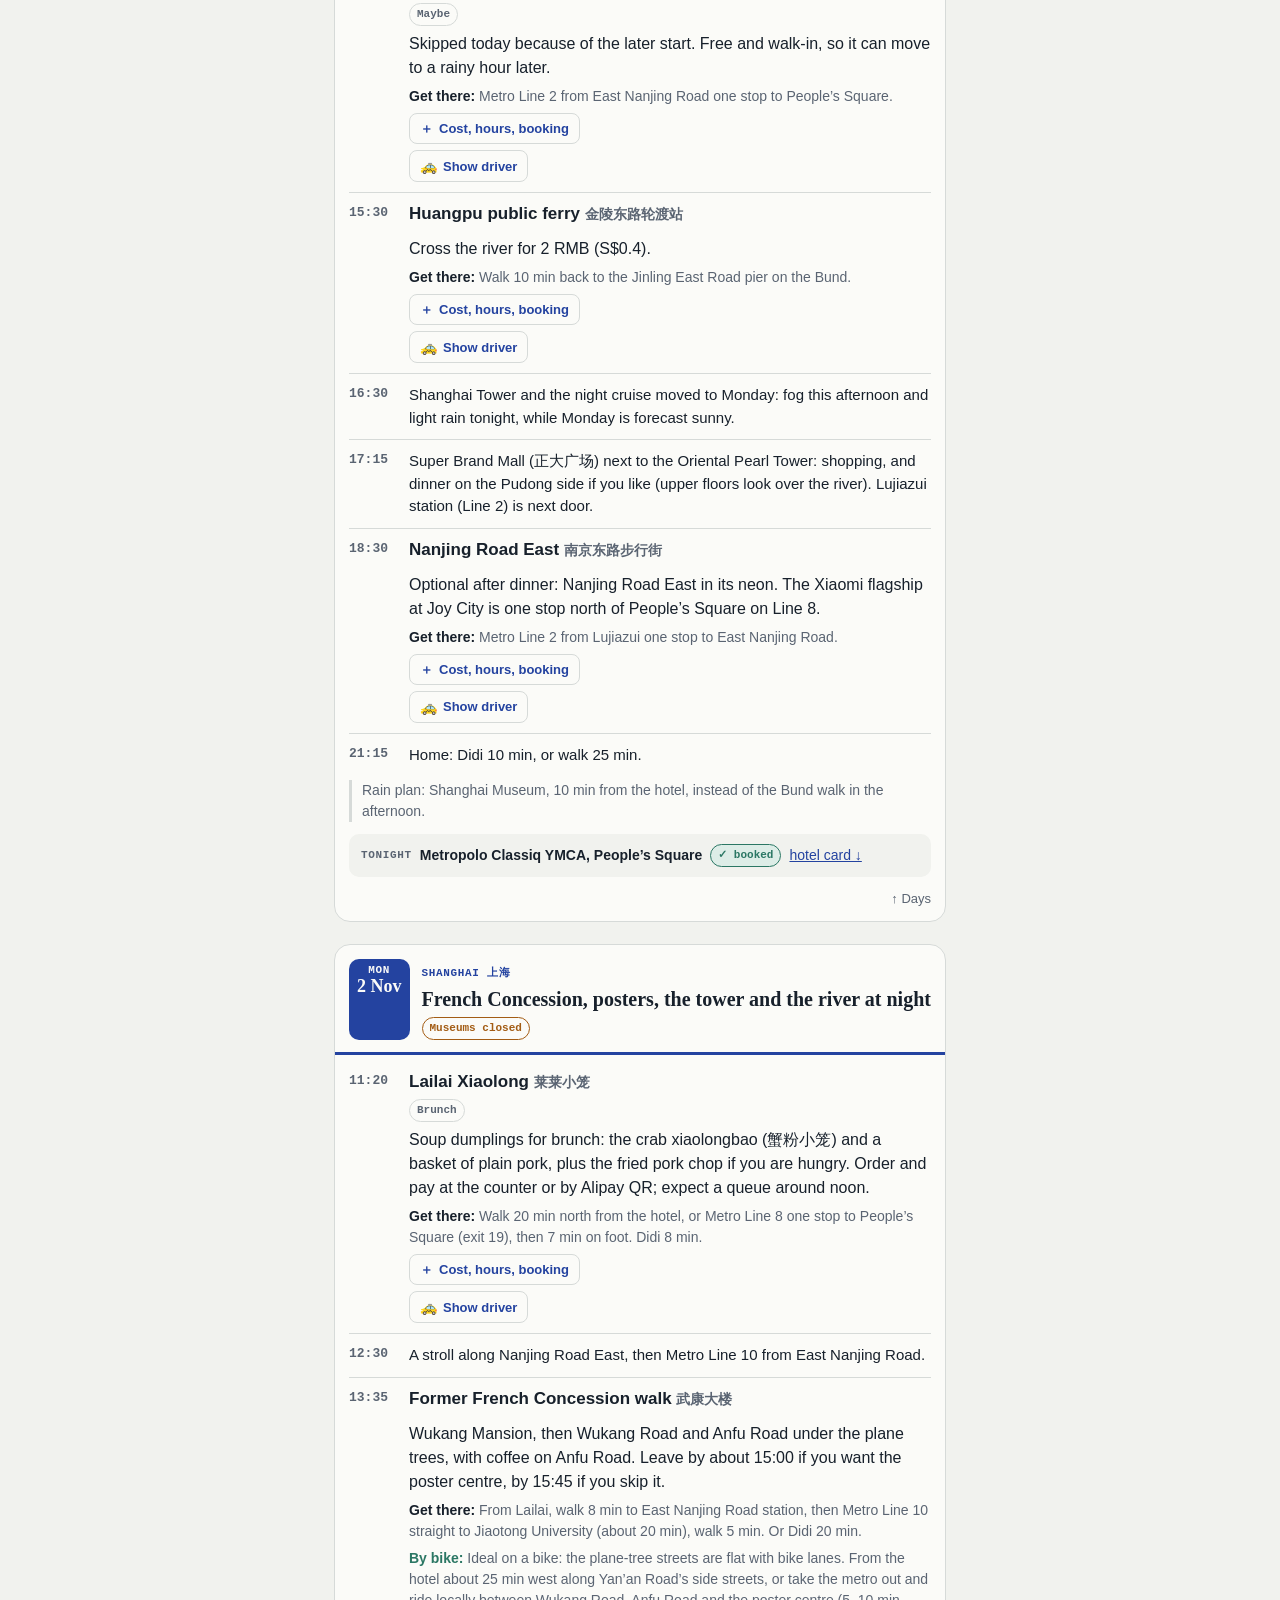
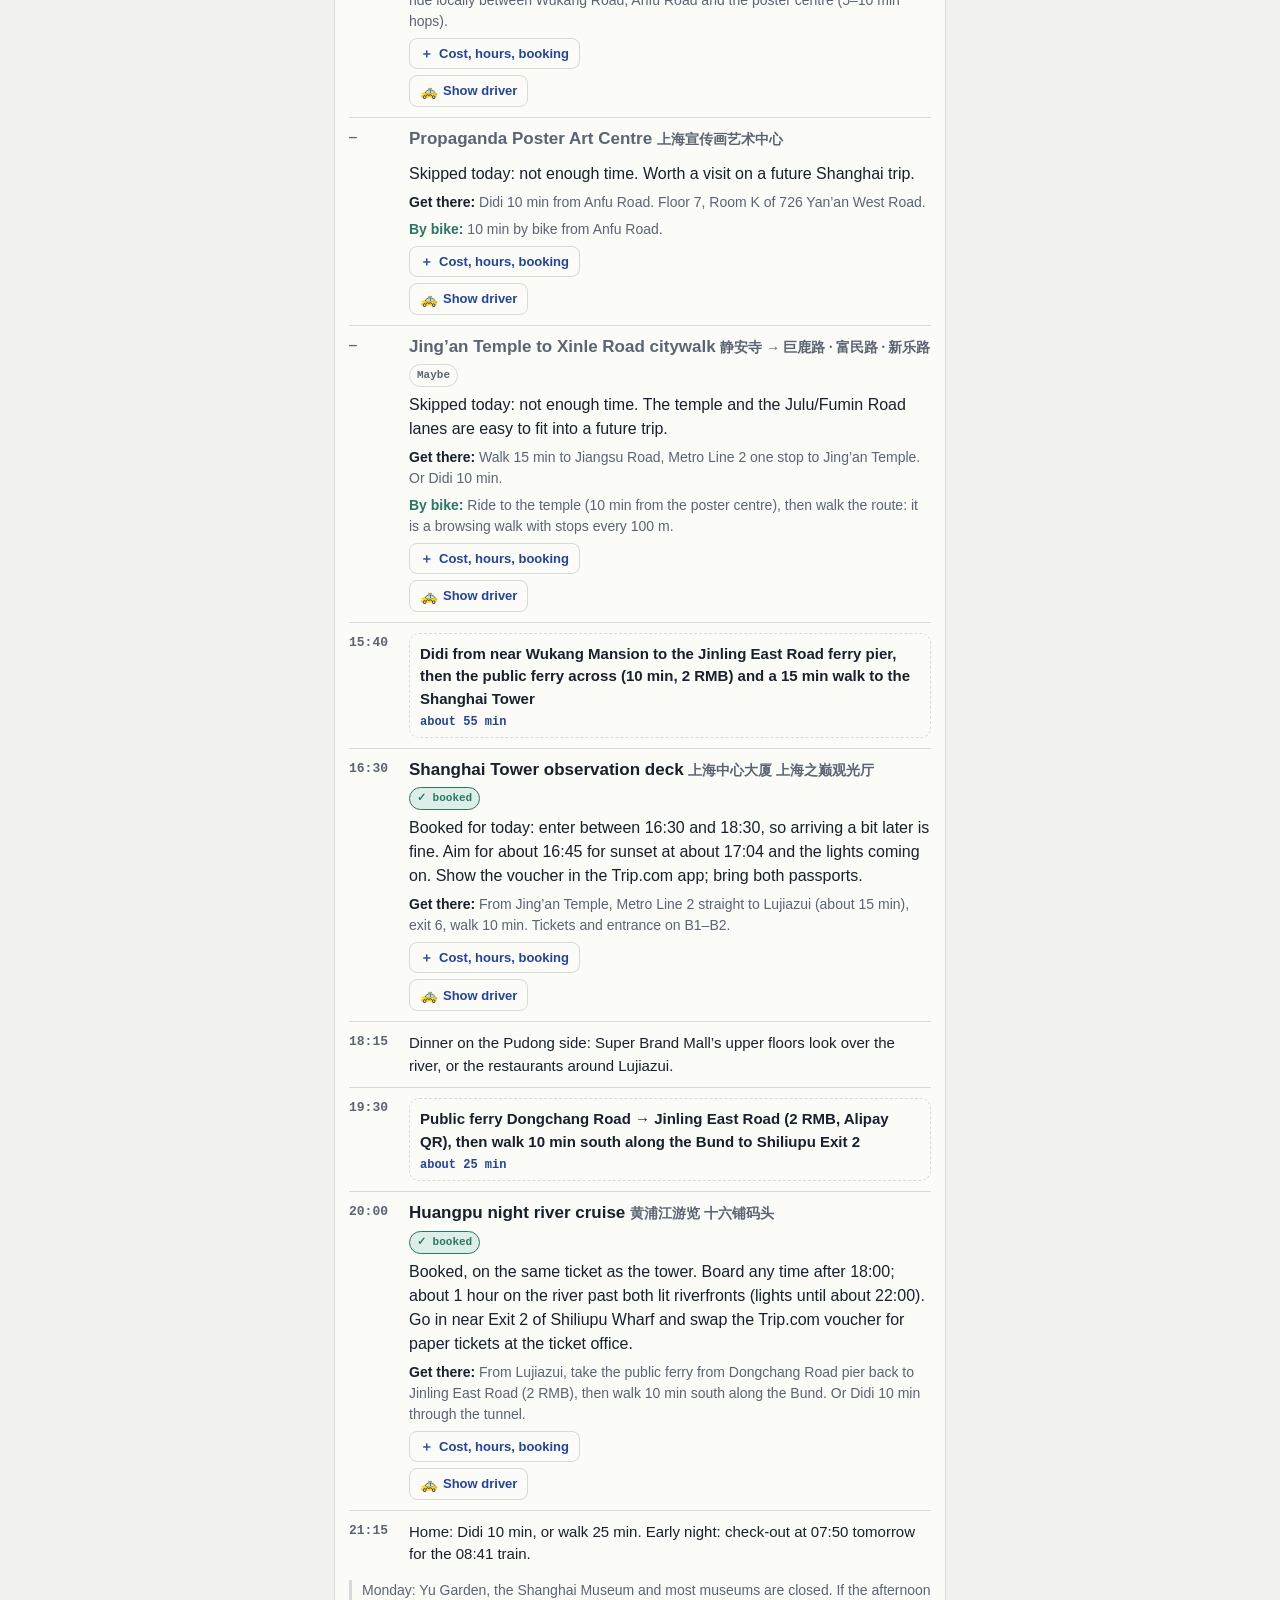
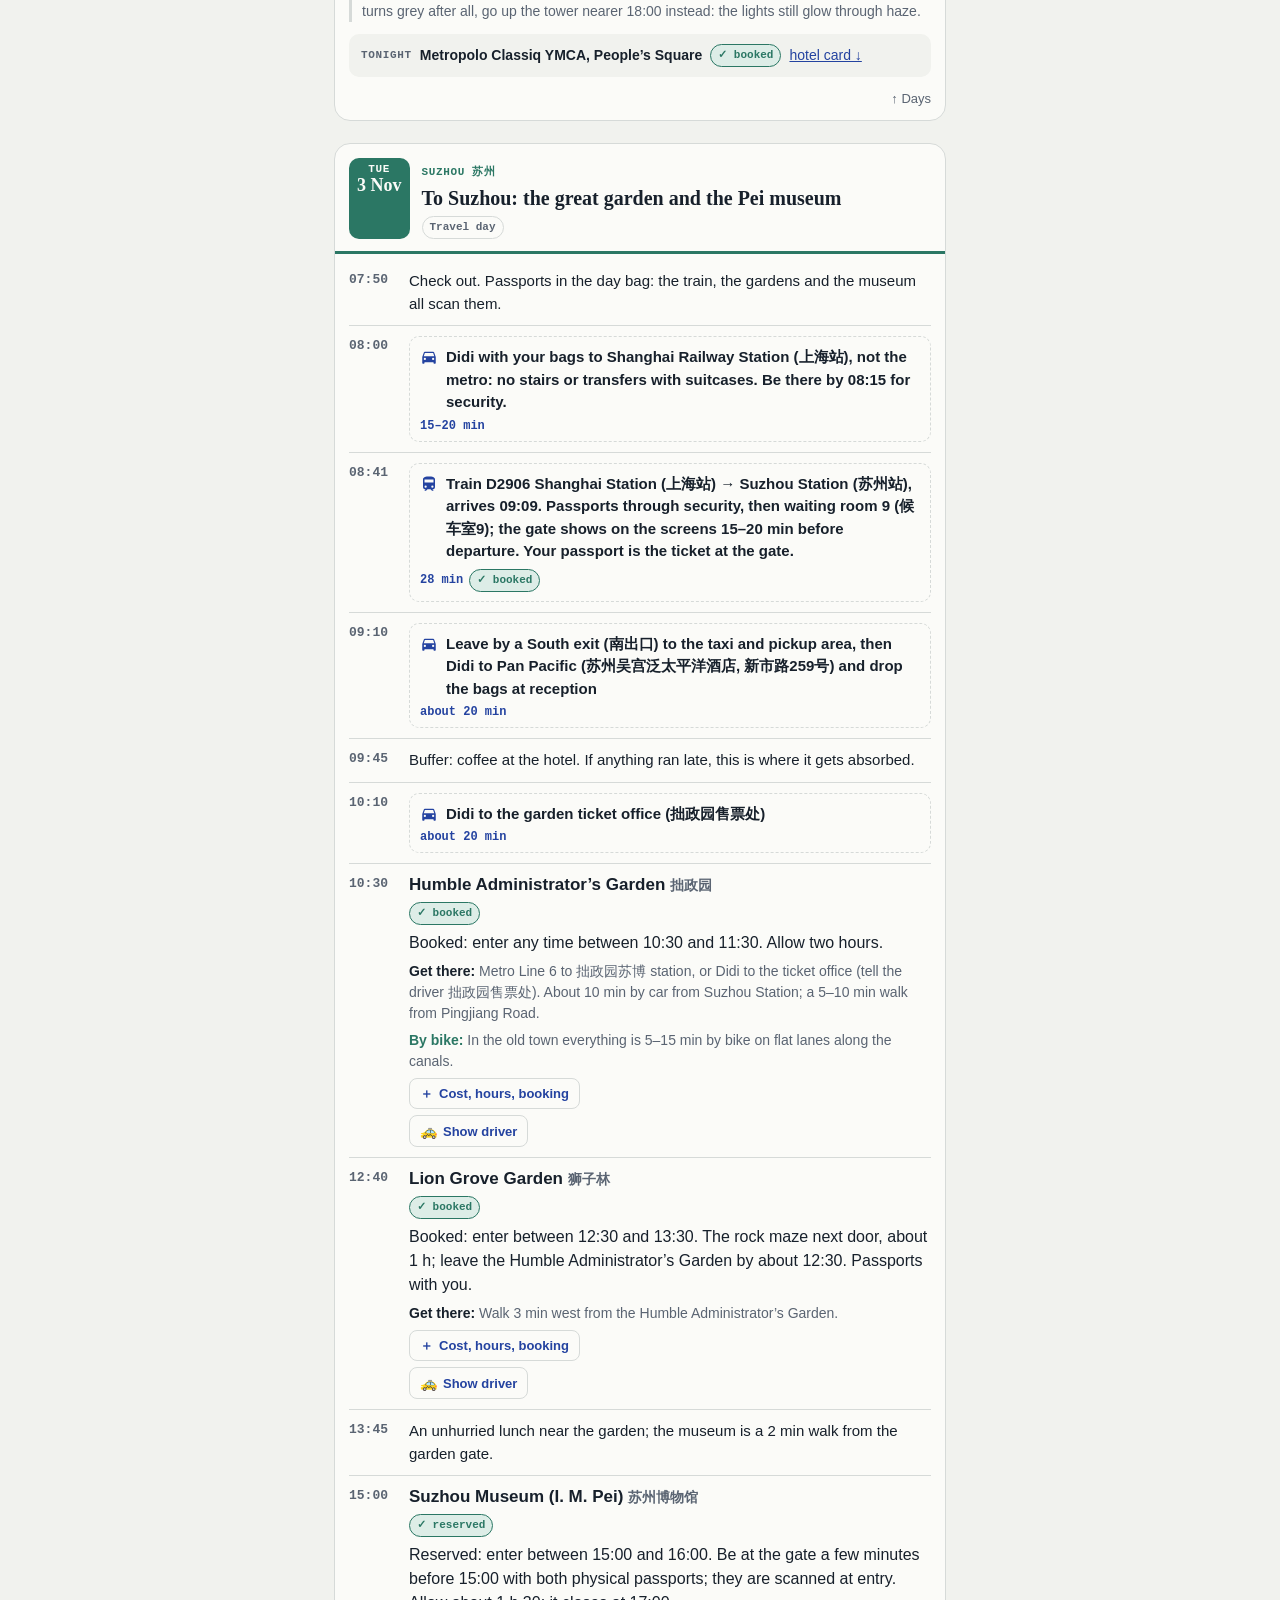
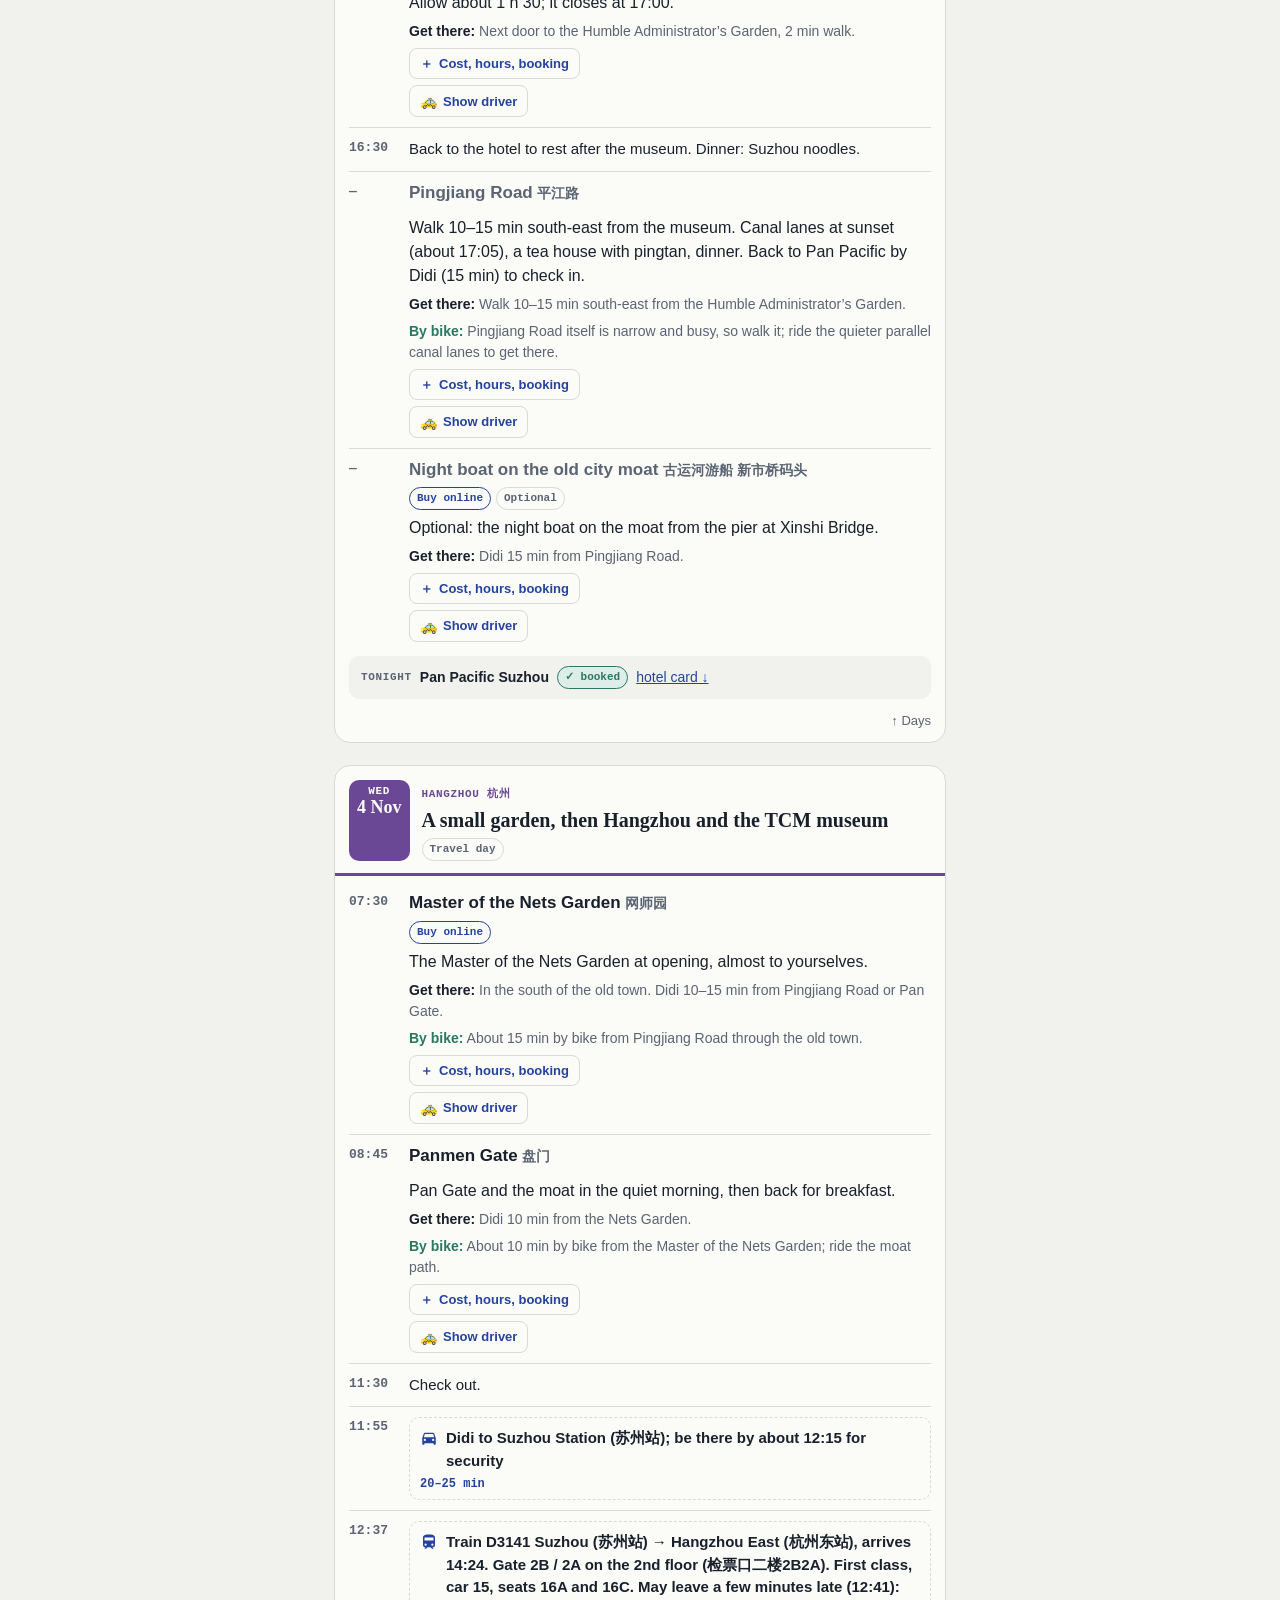
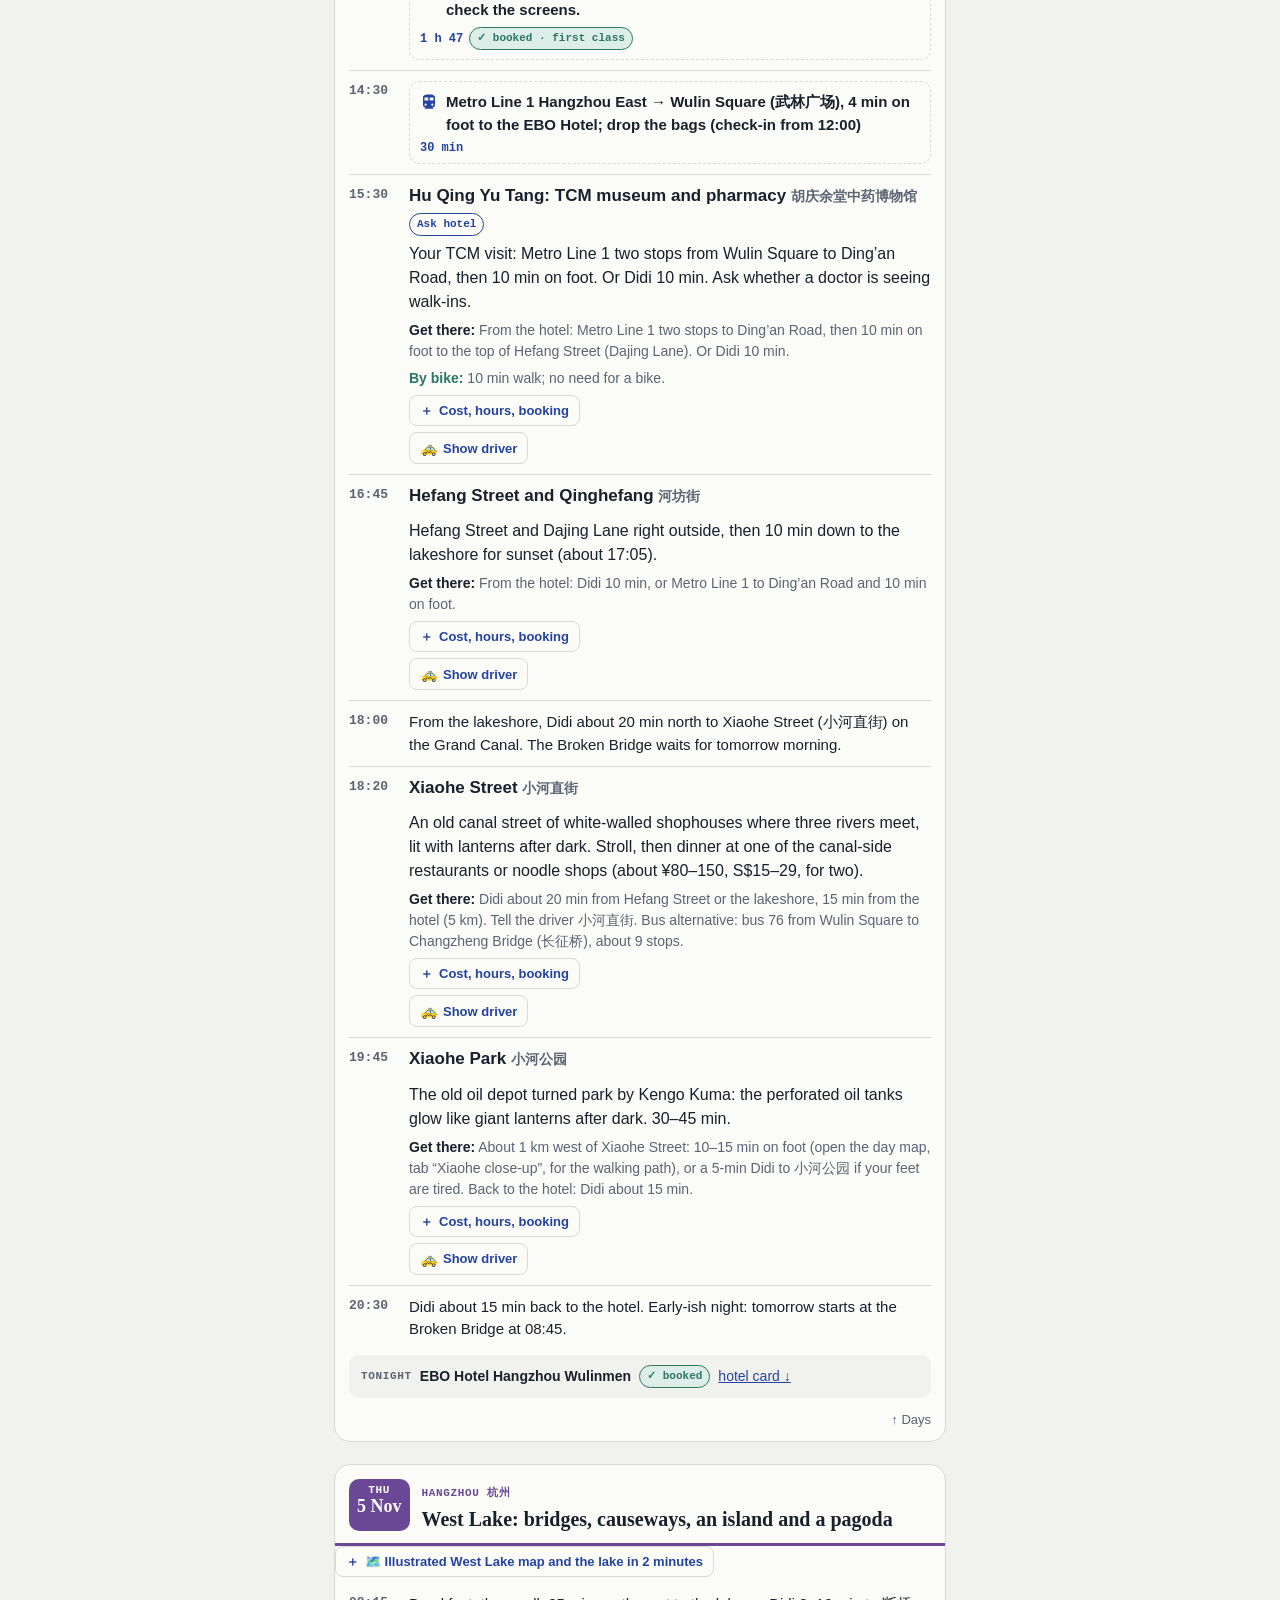
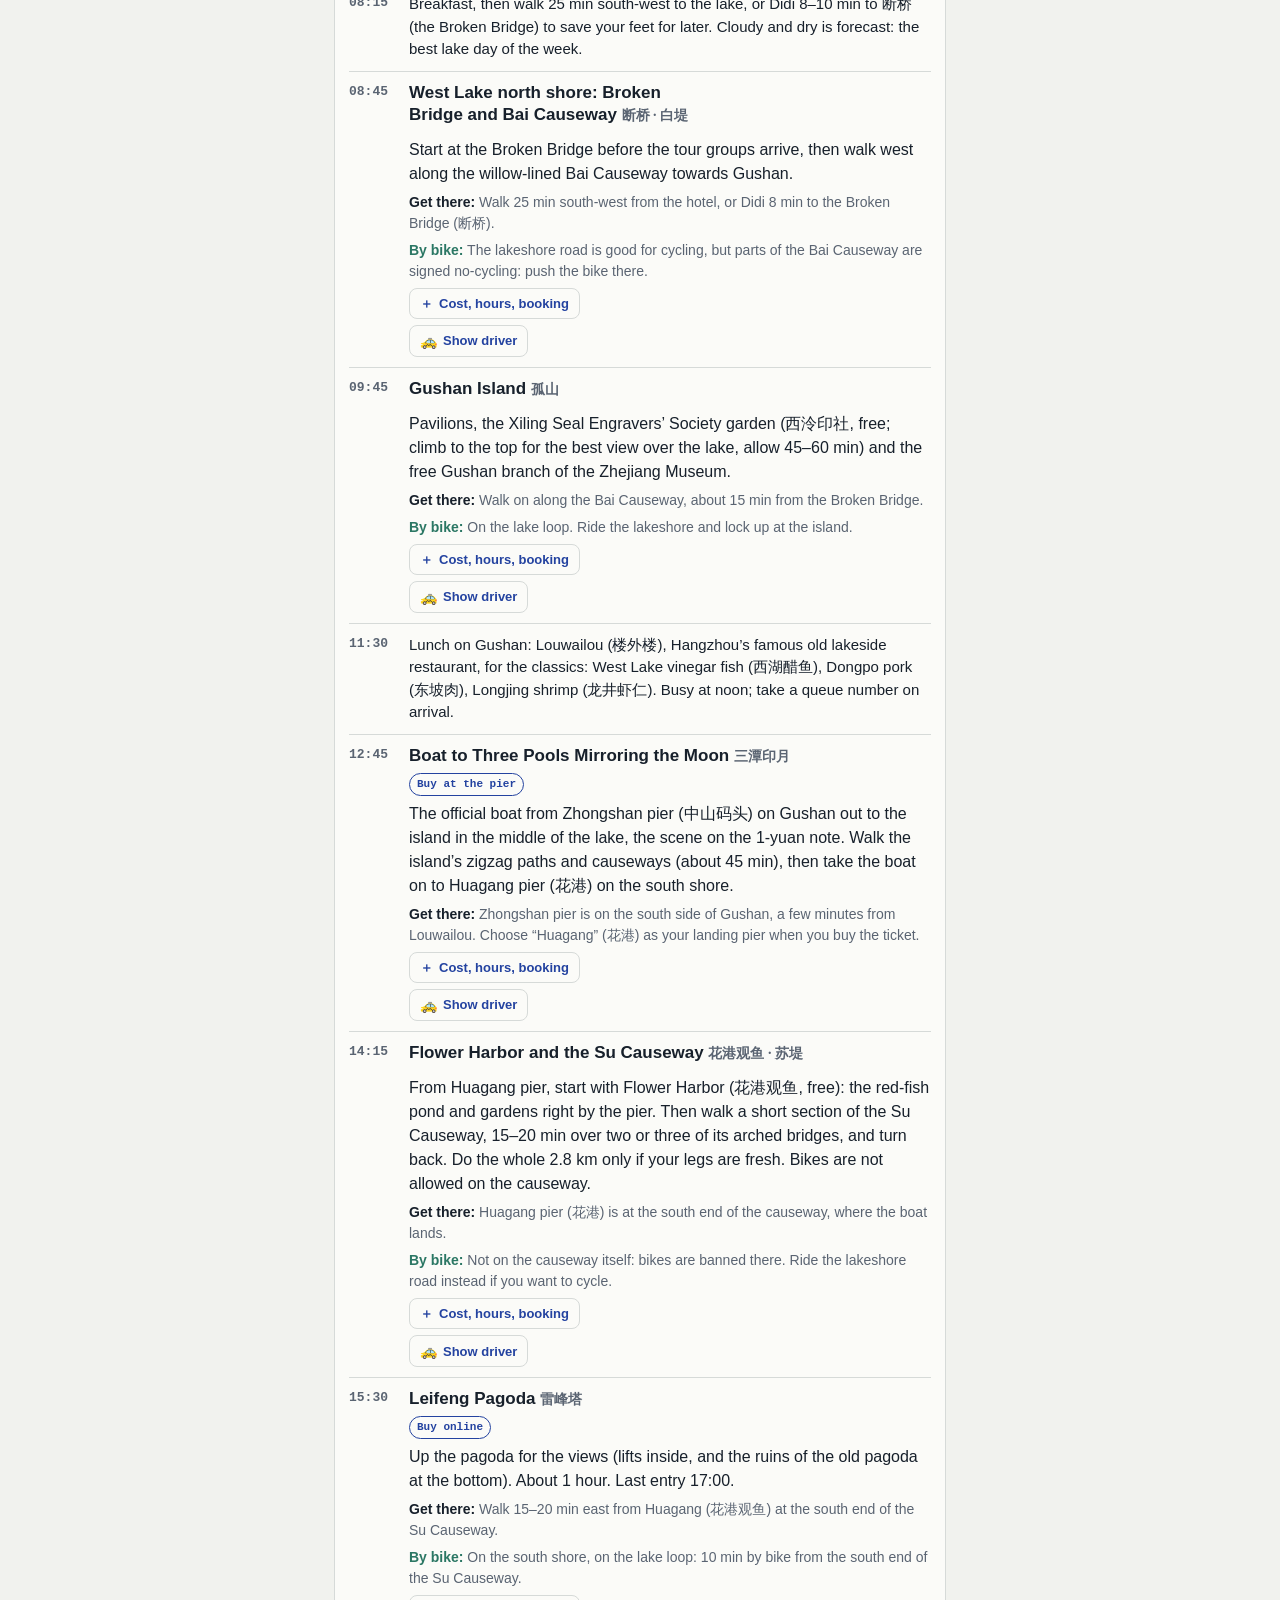
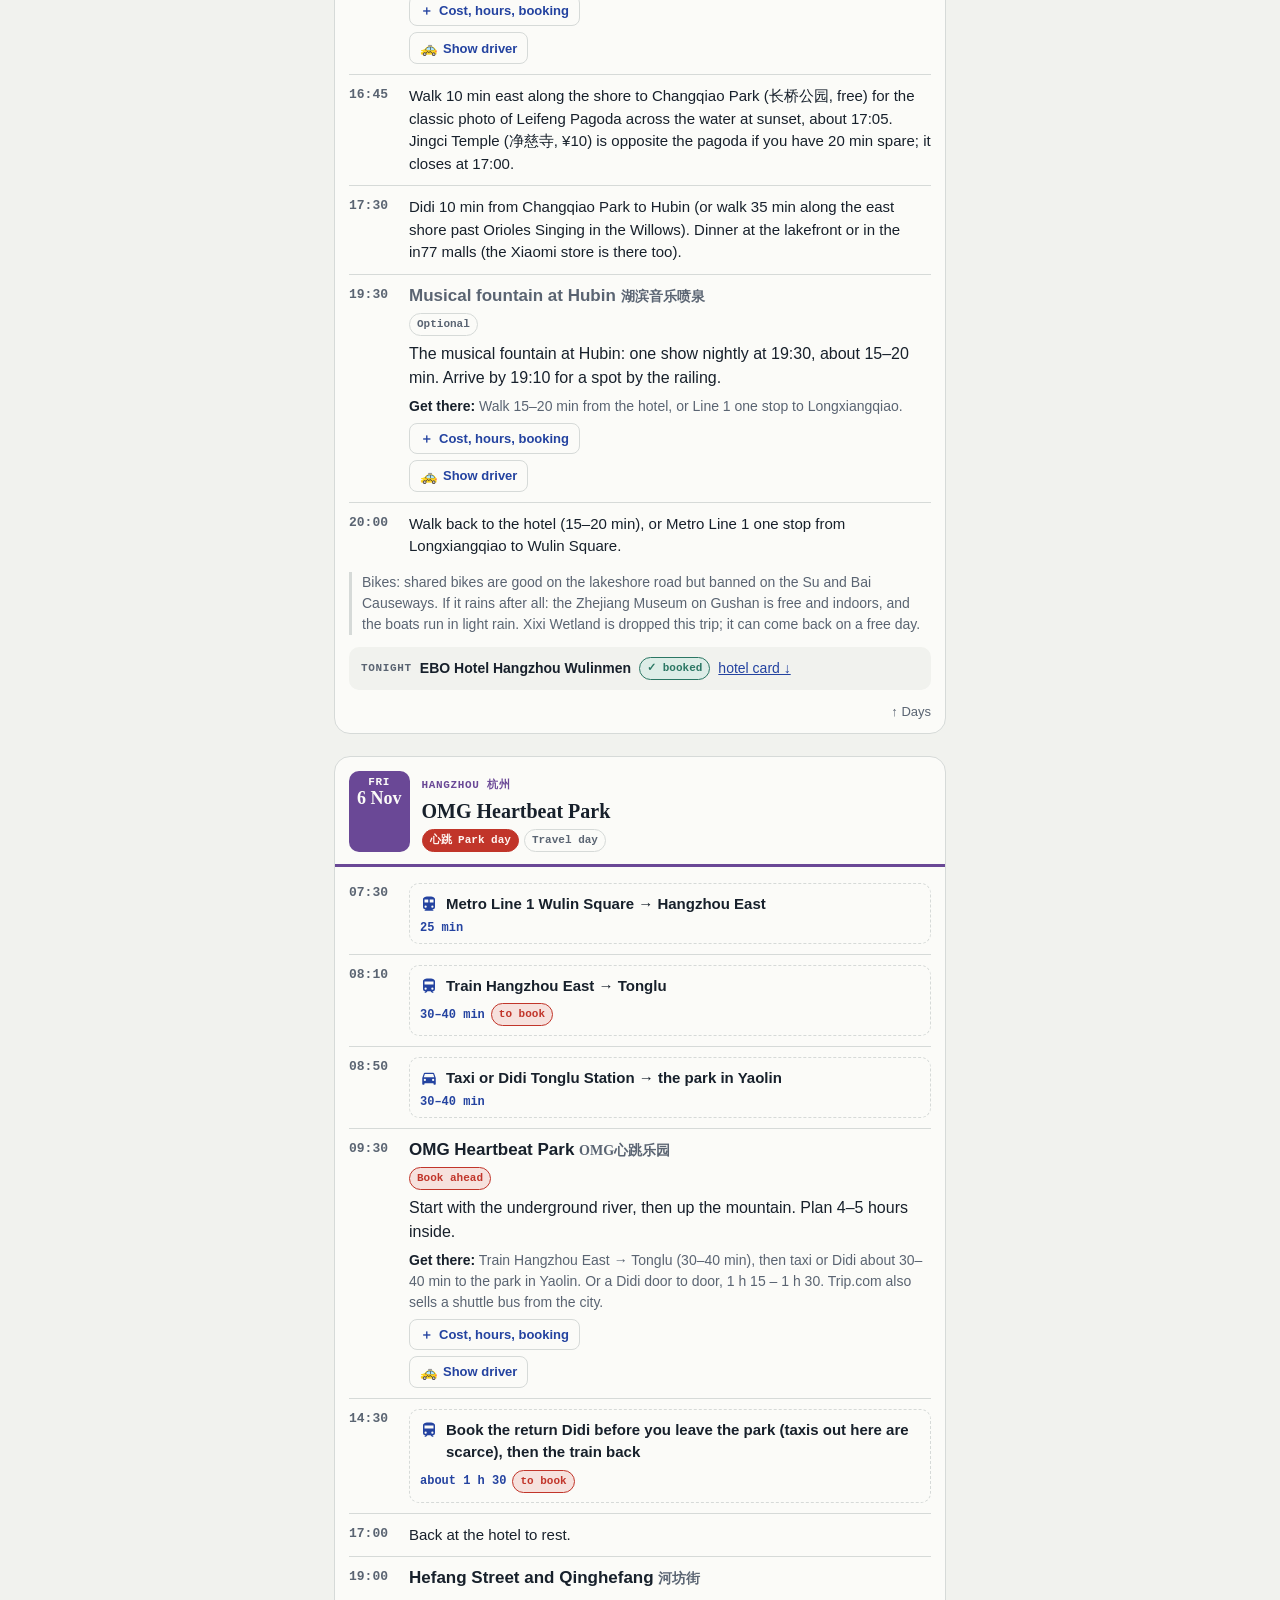
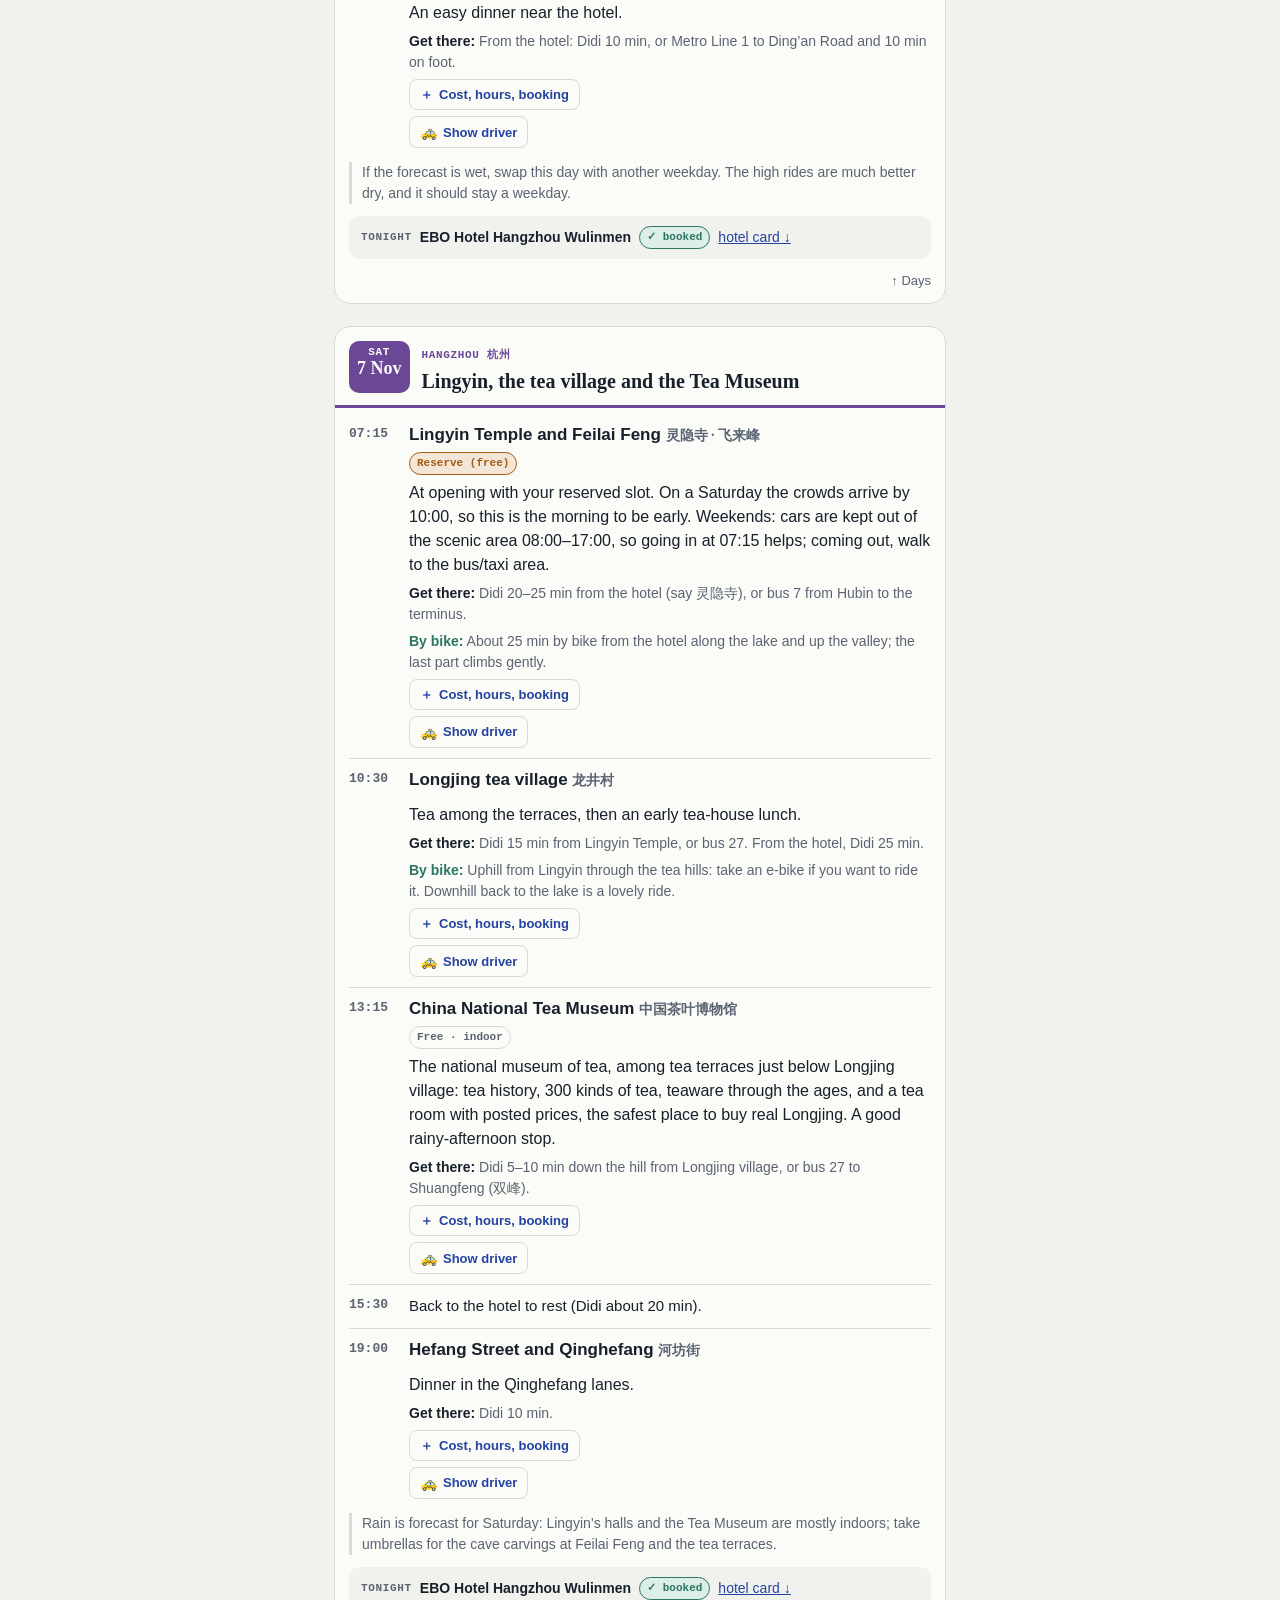
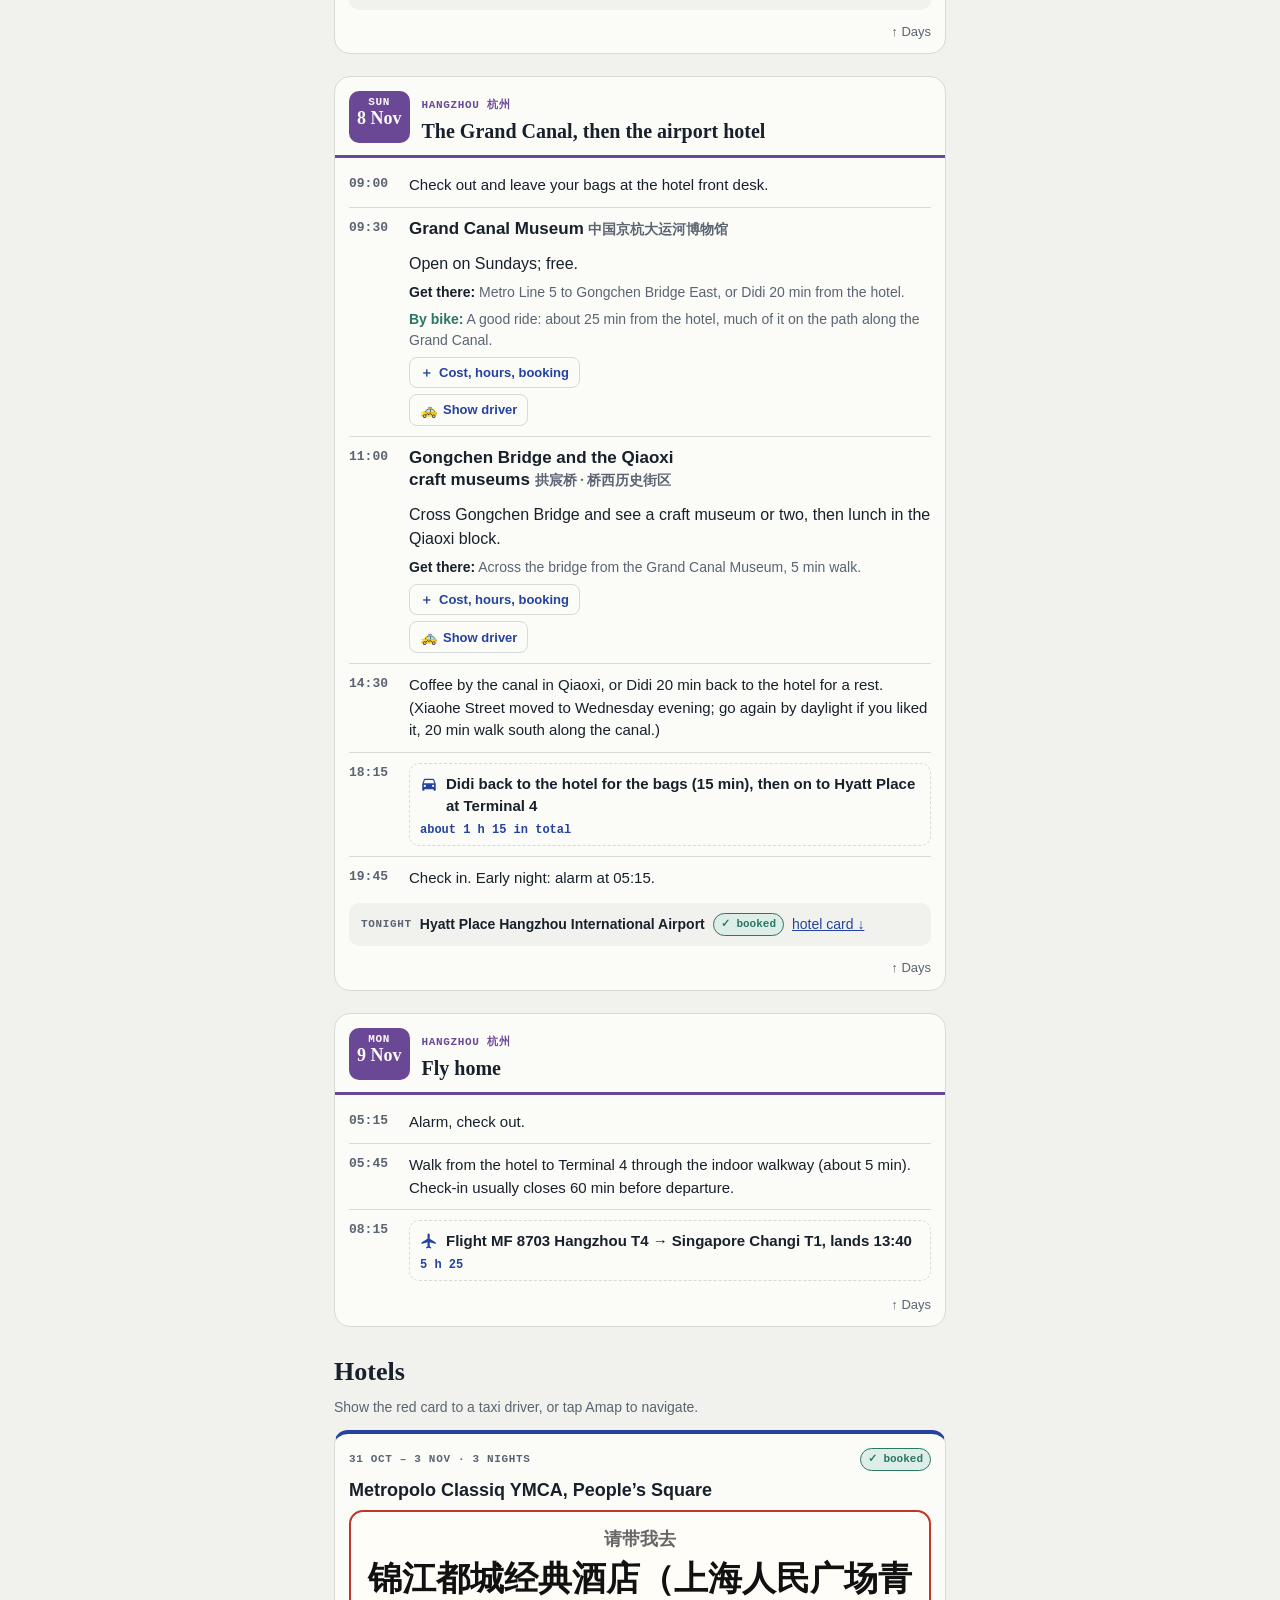
==== commit 4c8ce6c1: "Tonight: Xiaohe close-up map, park location fixed Co-Authored-By: Claude Opus 5.5 <noreply@anthropic" ====
--- a/src/base-public.html
+++ b/src/base-public.html
@@ -422,7 +422,7 @@
       <h4>Xiaohe Street <span class="zh">小河直街</span></h4>
       <div class="chips"></div>
       <p>An old canal street of white-walled shophouses where three rivers meet, lit with lanterns after dark. Stroll, then dinner at one of the canal-side restaurants or noodle shops (about ¥80–150, S$15–29, for two).</p>
-      <p class="go"><b>Get there:</b> Didi about 20 min from Hefang Street or the lakeshore, 15 min from the hotel (5 km). Tell the driver 小河直街.</p>
+      <p class="go"><b>Get there:</b> Didi about 20 min from Hefang Street or the lakeshore, 15 min from the hotel (5 km). Tell the driver 小河直街. Bus alternative: bus 76 from Wulin Square to Changzheng Bridge (长征桥), about 9 stops.</p>
       <details class="more"><summary>Cost, hours, booking</summary><dl>
         <dt>Cost</dt><dd>Free</dd><dt>Open</dt><dd>Any time; shops and restaurants until about 21:00–22:00</dd>
         <dt>Booking</dt><dd>No booking needed.</dd>
@@ -432,7 +432,7 @@
       <h4>Xiaohe Park <span class="zh">小河公园</span></h4>
       <div class="chips"></div>
       <p>The old oil depot turned park by Kengo Kuma: the perforated oil tanks glow like giant lanterns after dark. 30–45 min.</p>
-      <p class="go"><b>Get there:</b> A few minutes’ walk from Xiaohe Street, across the little Xiaohe river towards the Grand Canal. Back to the hotel: Didi about 15 min.</p>
+      <p class="go"><b>Get there:</b> About 1 km west of Xiaohe Street: 10–15 min on foot (open the day map, tab “Xiaohe close-up”, for the walking path), or a 5-min Didi to 小河公园 if your feet are tired. Back to the hotel: Didi about 15 min.</p>
       <details class="more"><summary>Cost, hours, booking</summary><dl>
         <dt>Cost</dt><dd>Free</dd><dt>Open</dt><dd>Public park; the tanks are lit in the evening</dd>
         <dt>Booking</dt><dd>No booking needed.</dd>
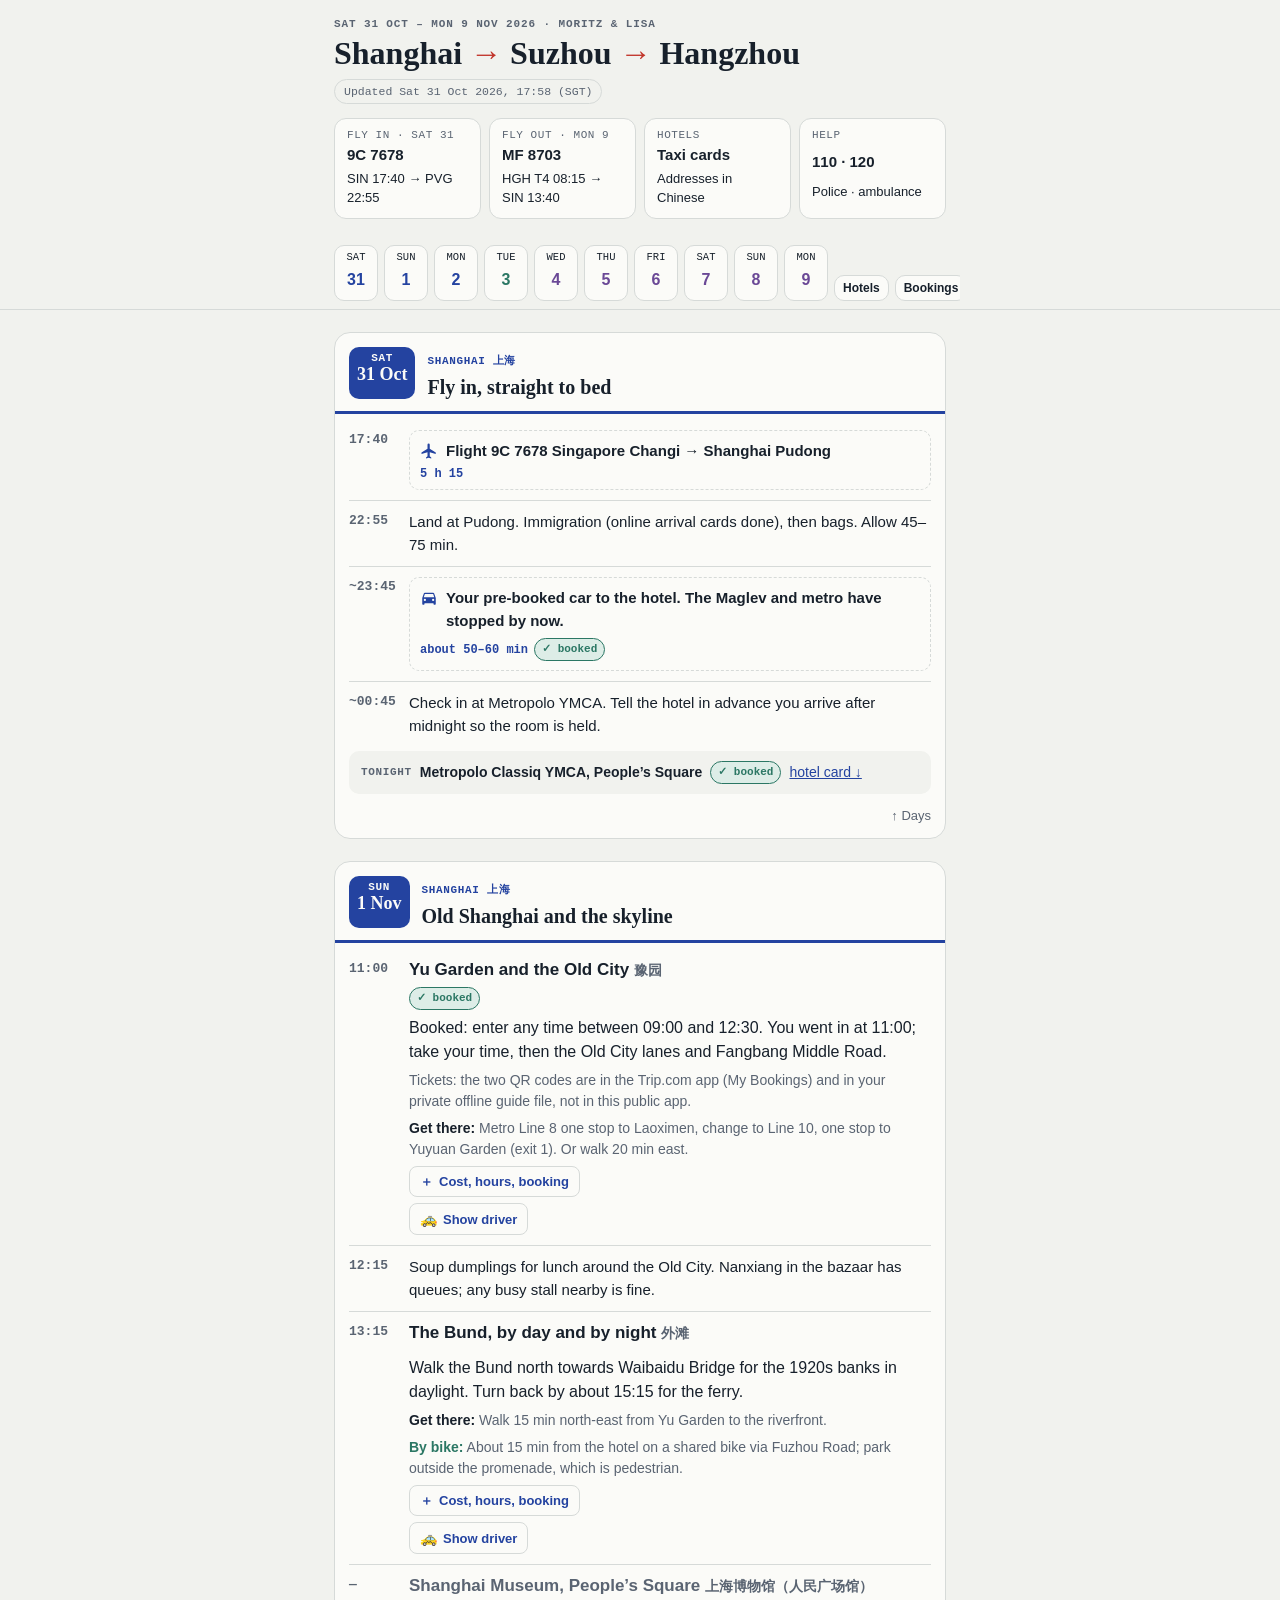
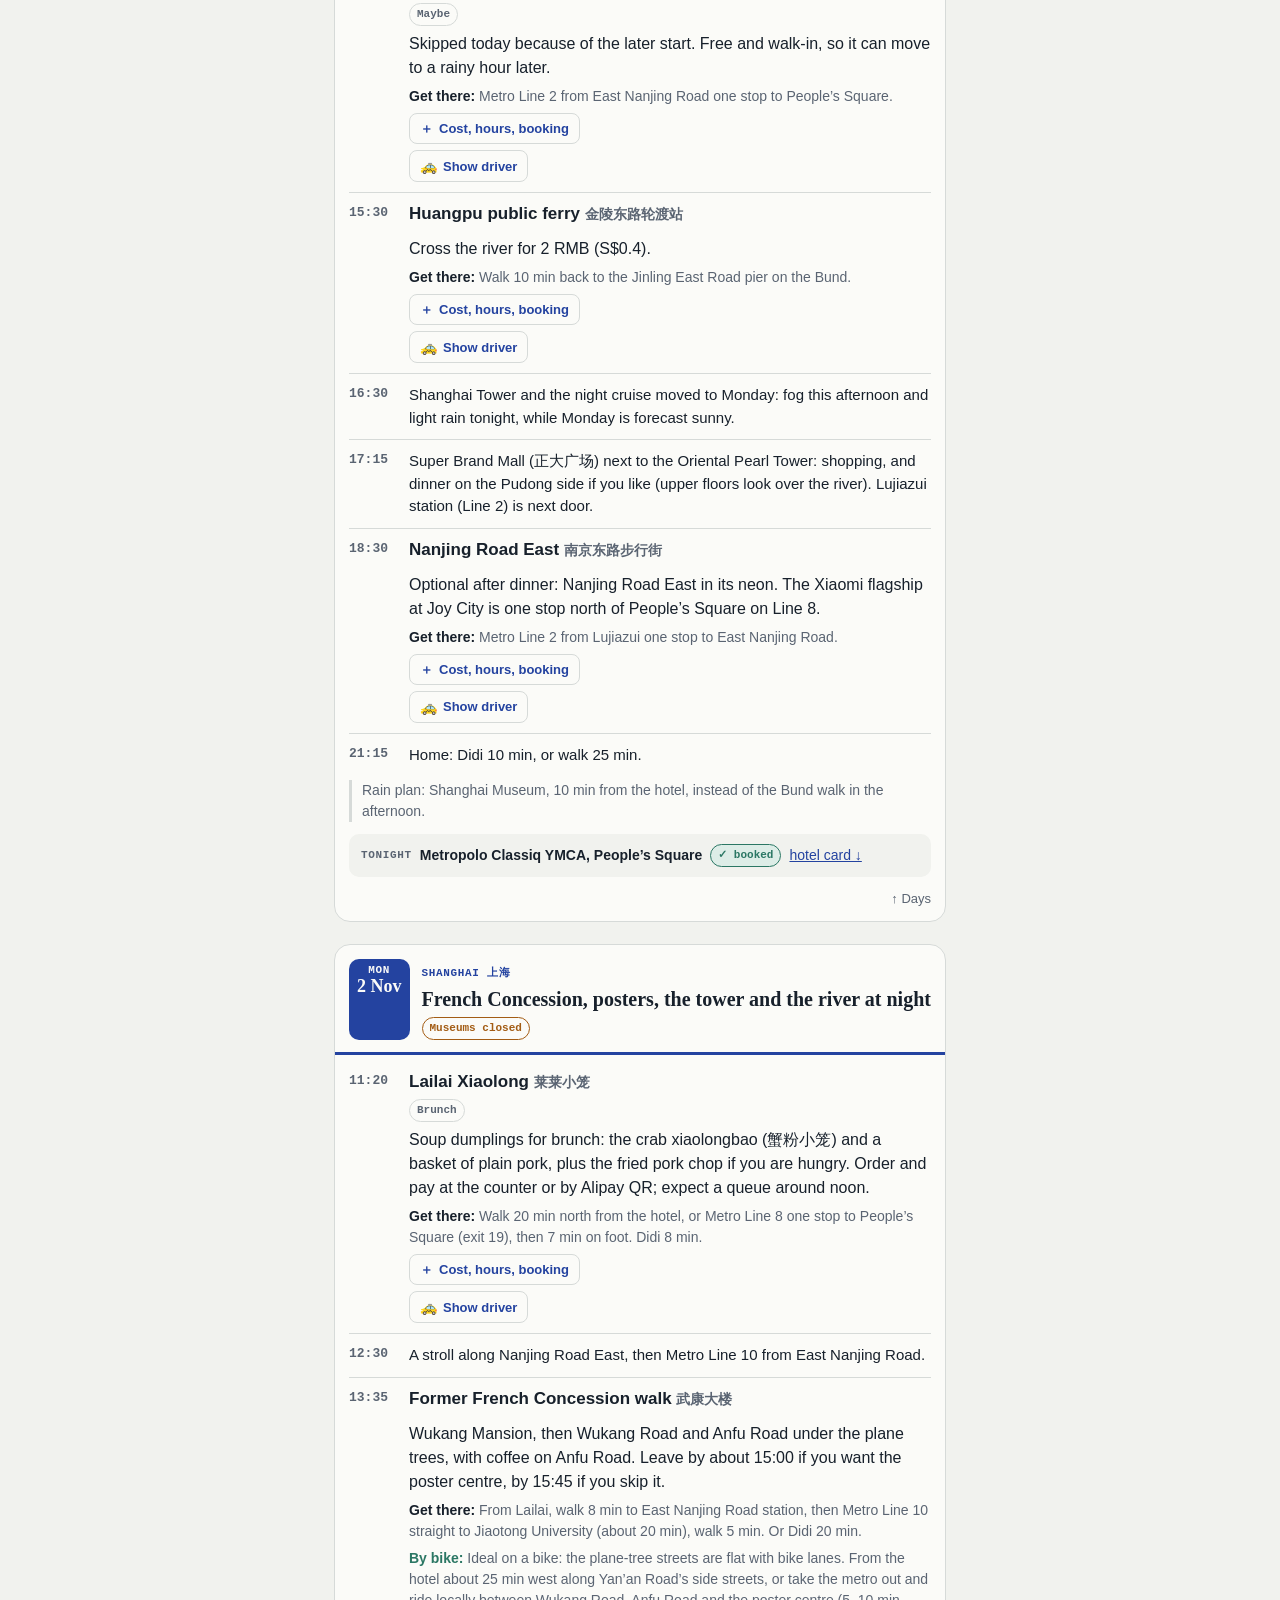
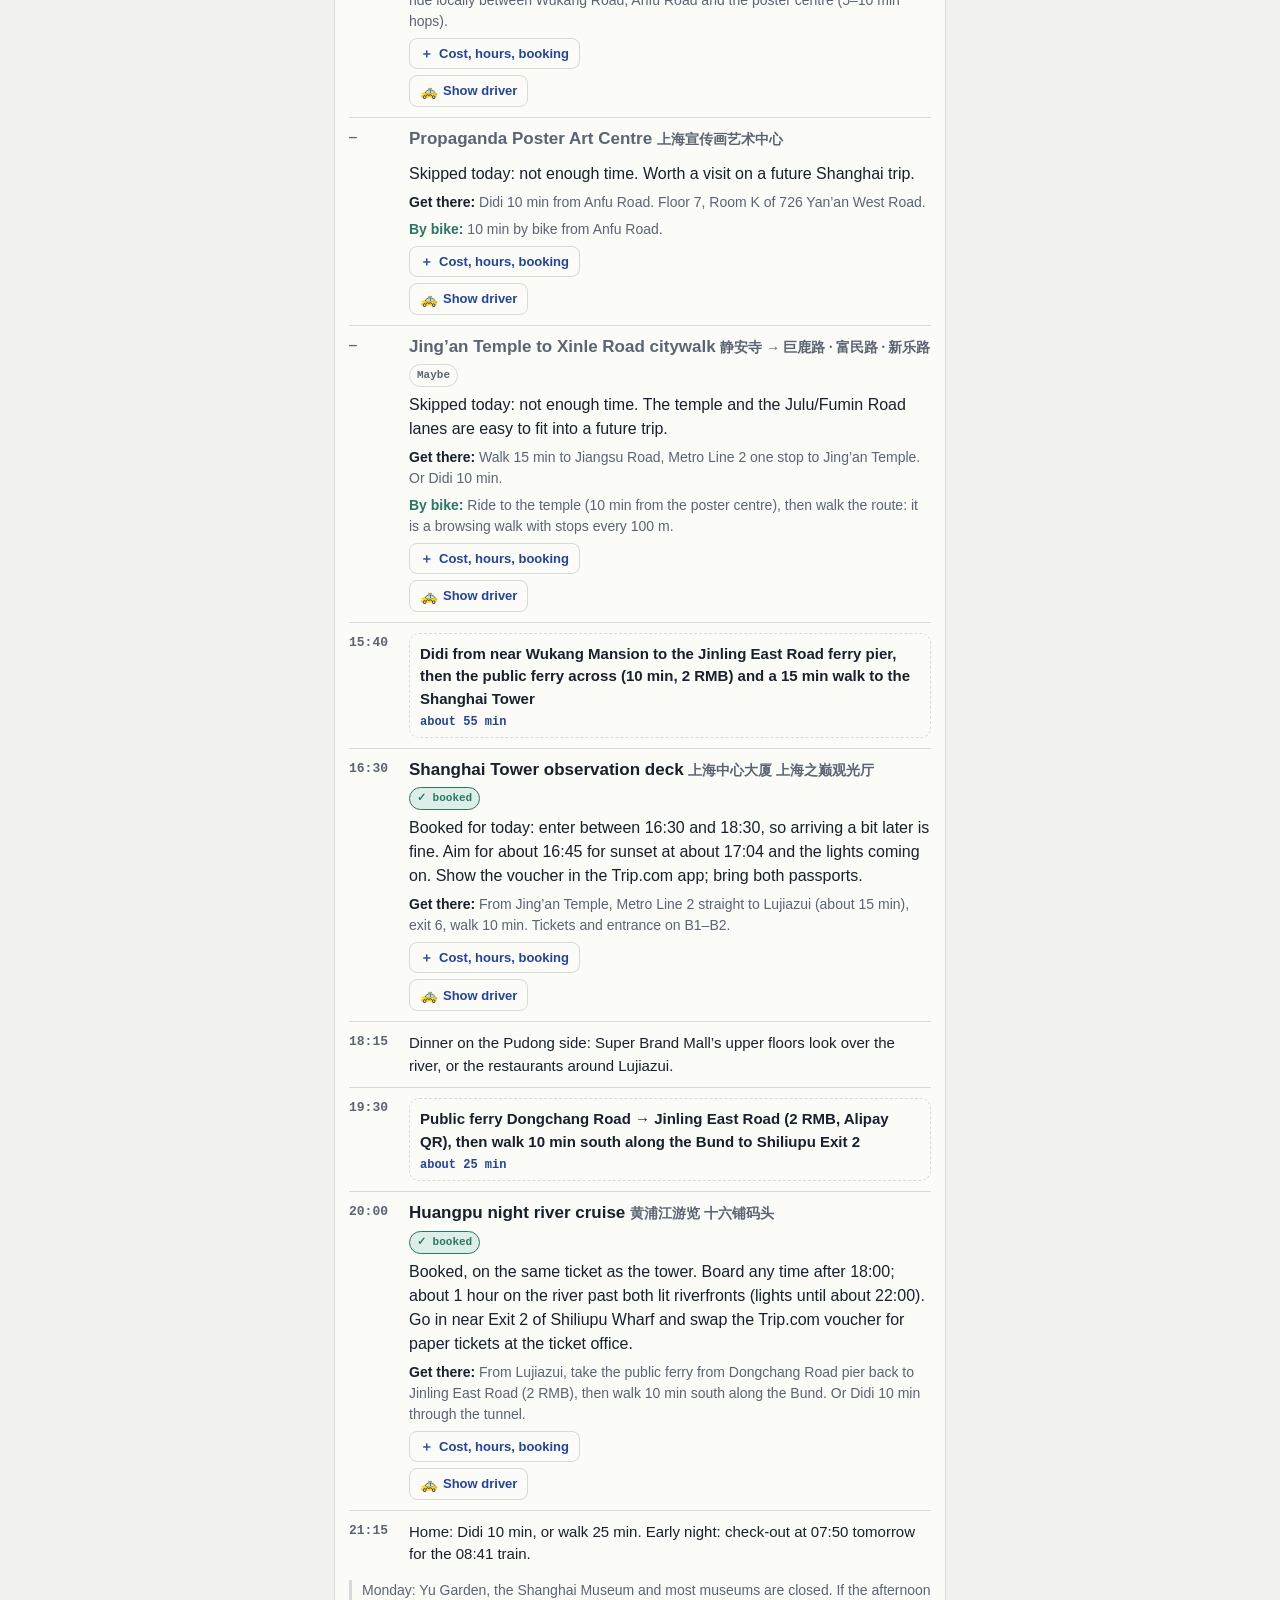
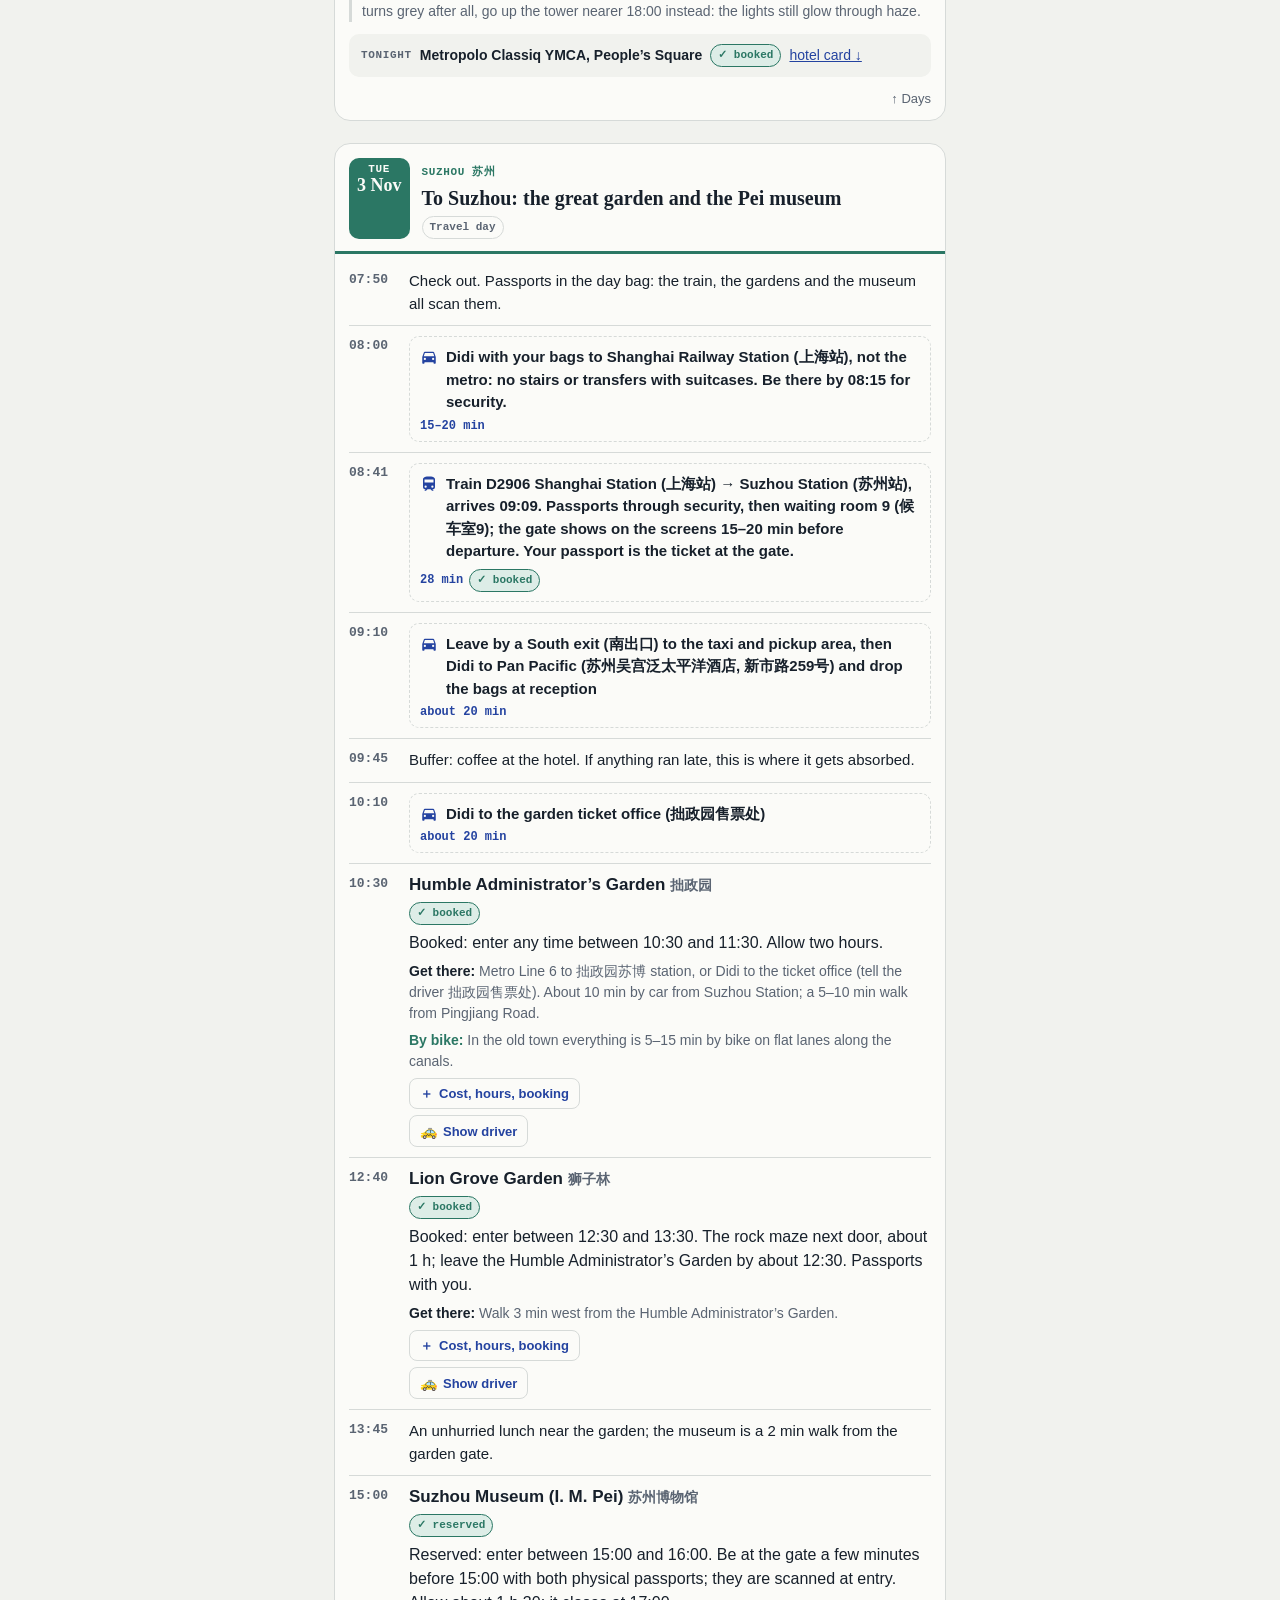
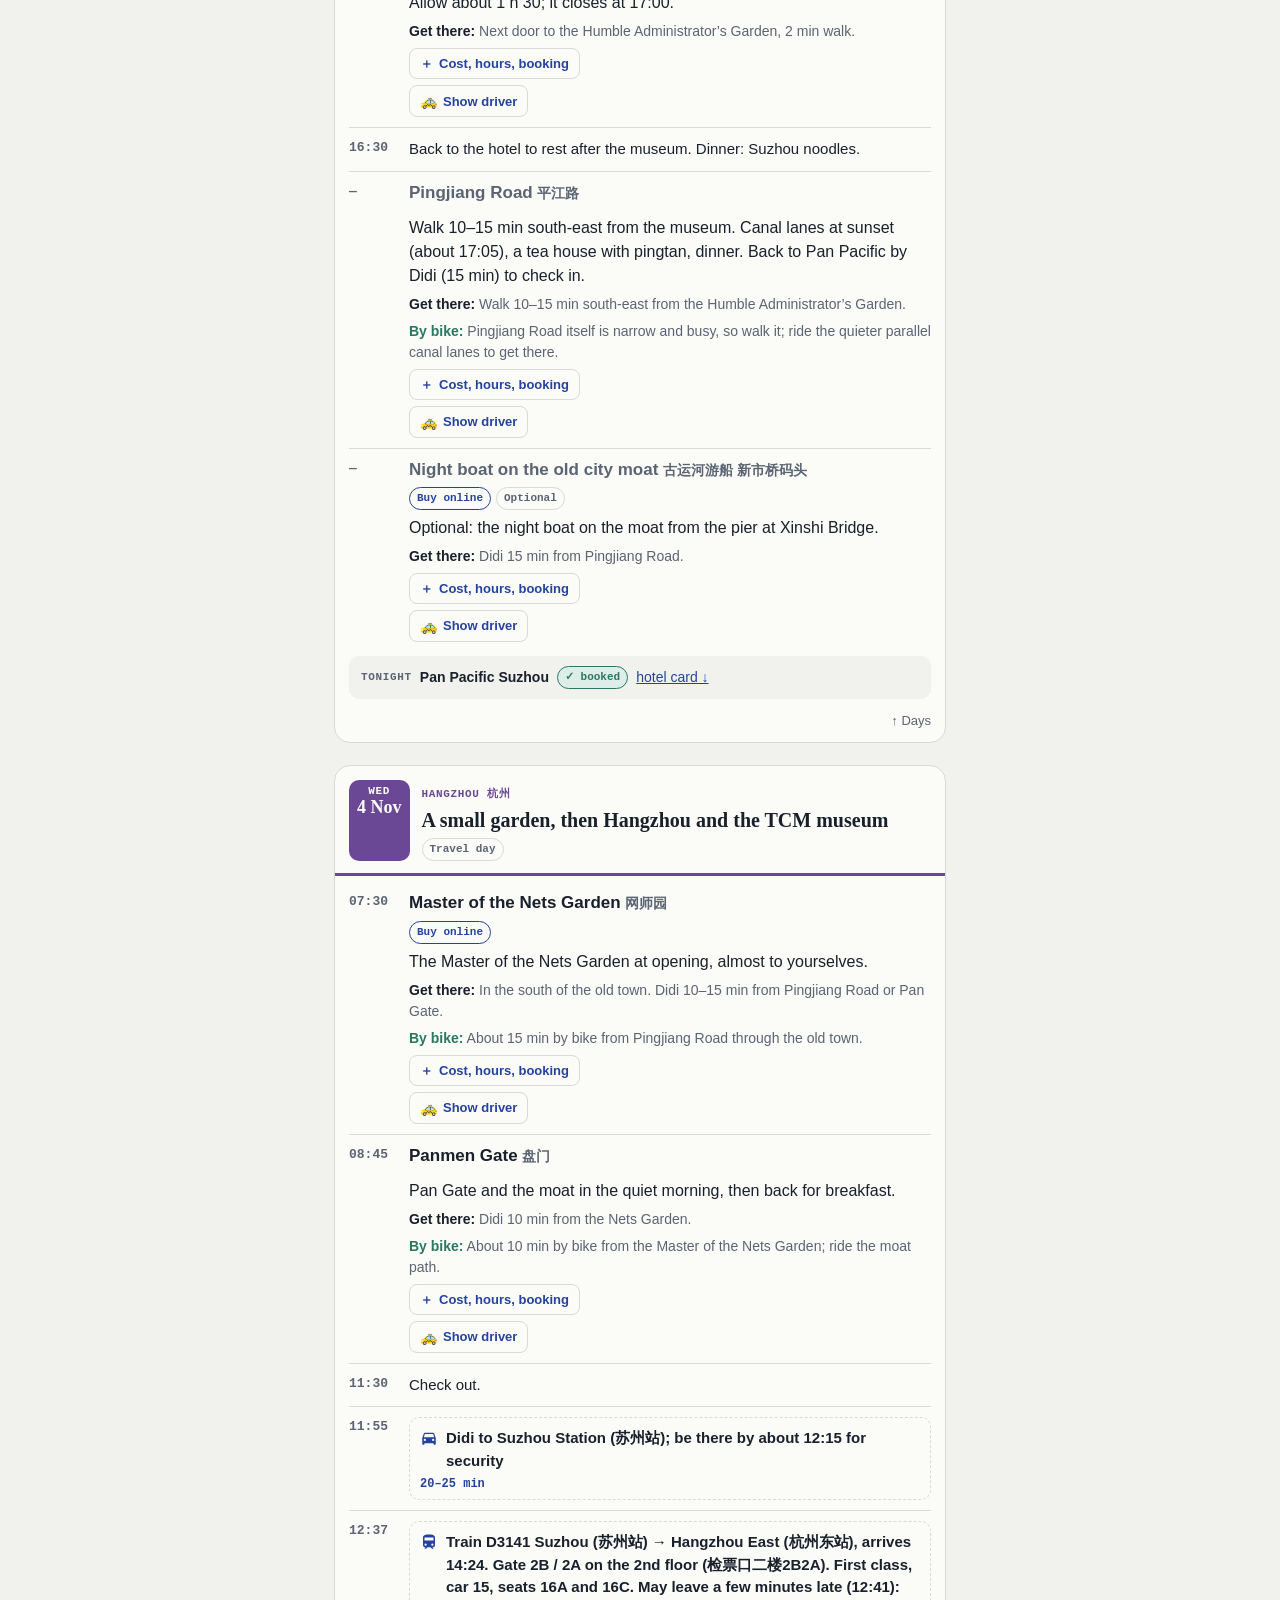
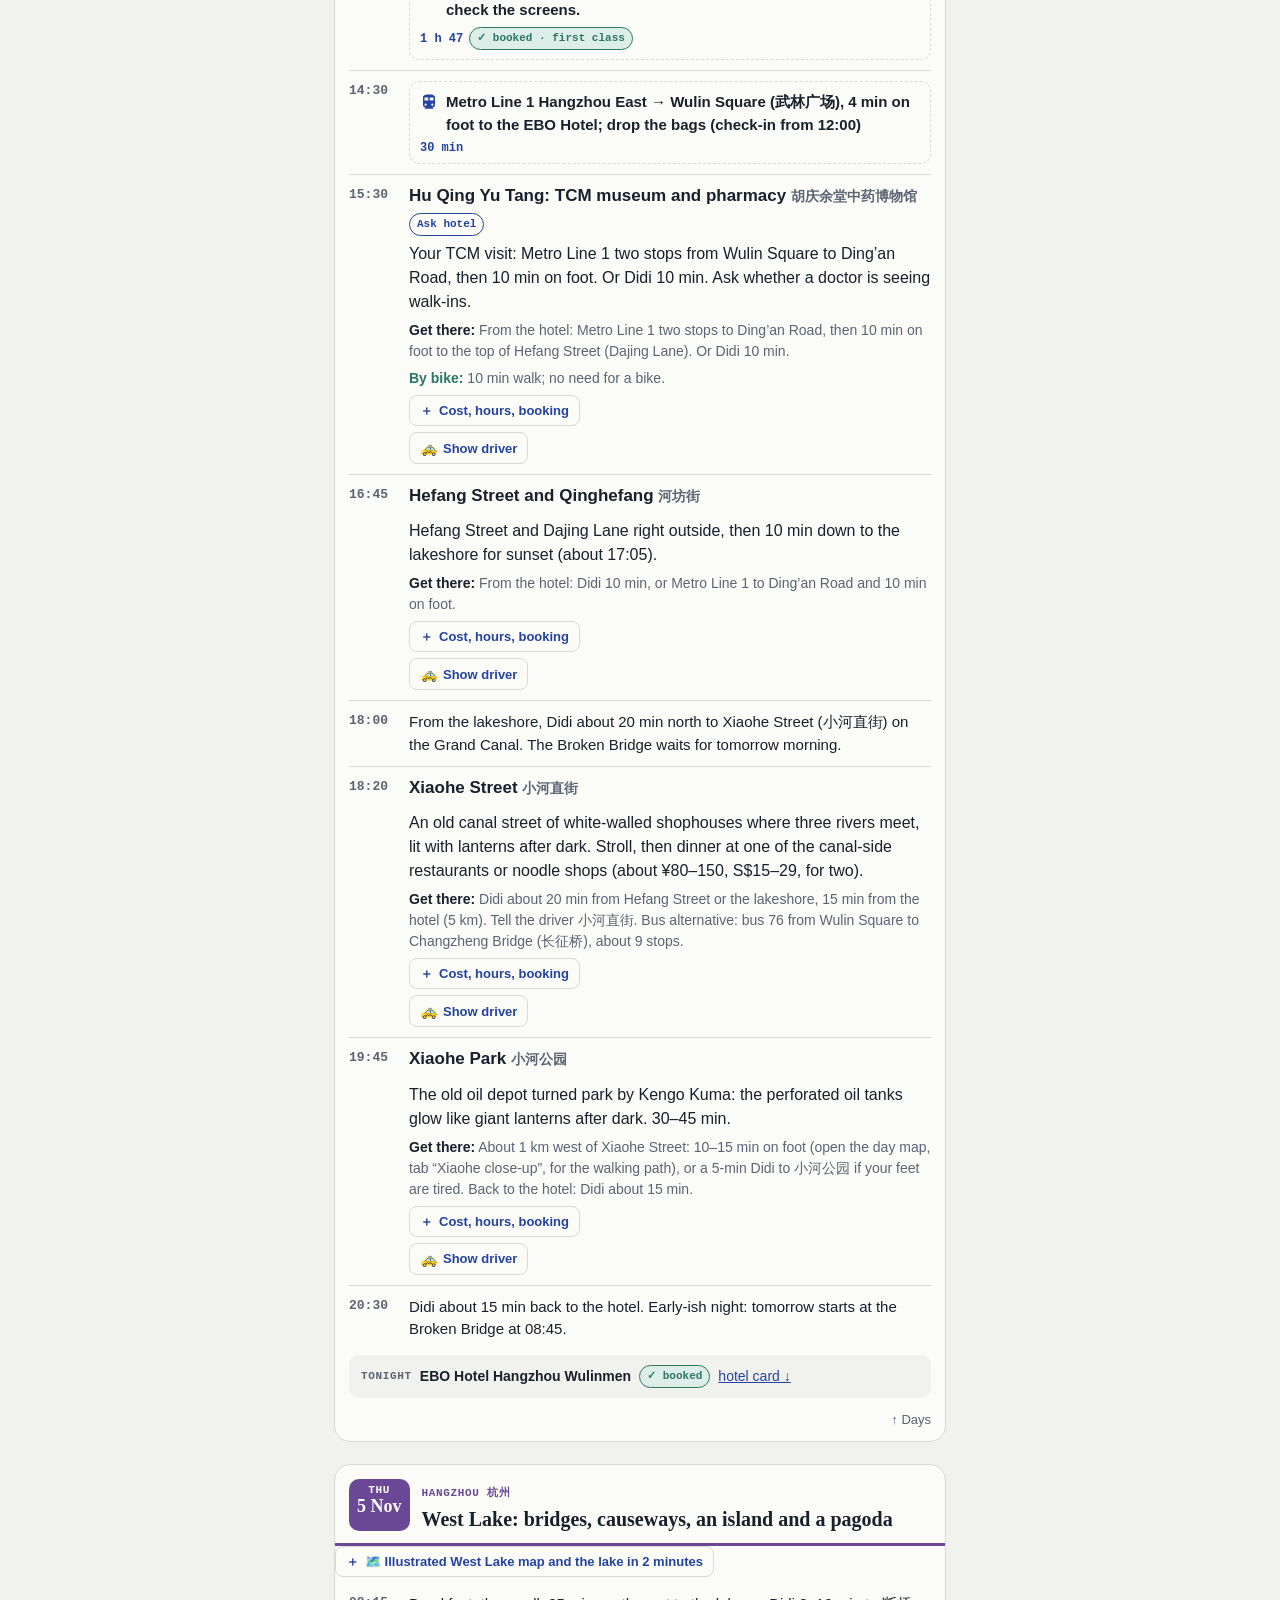
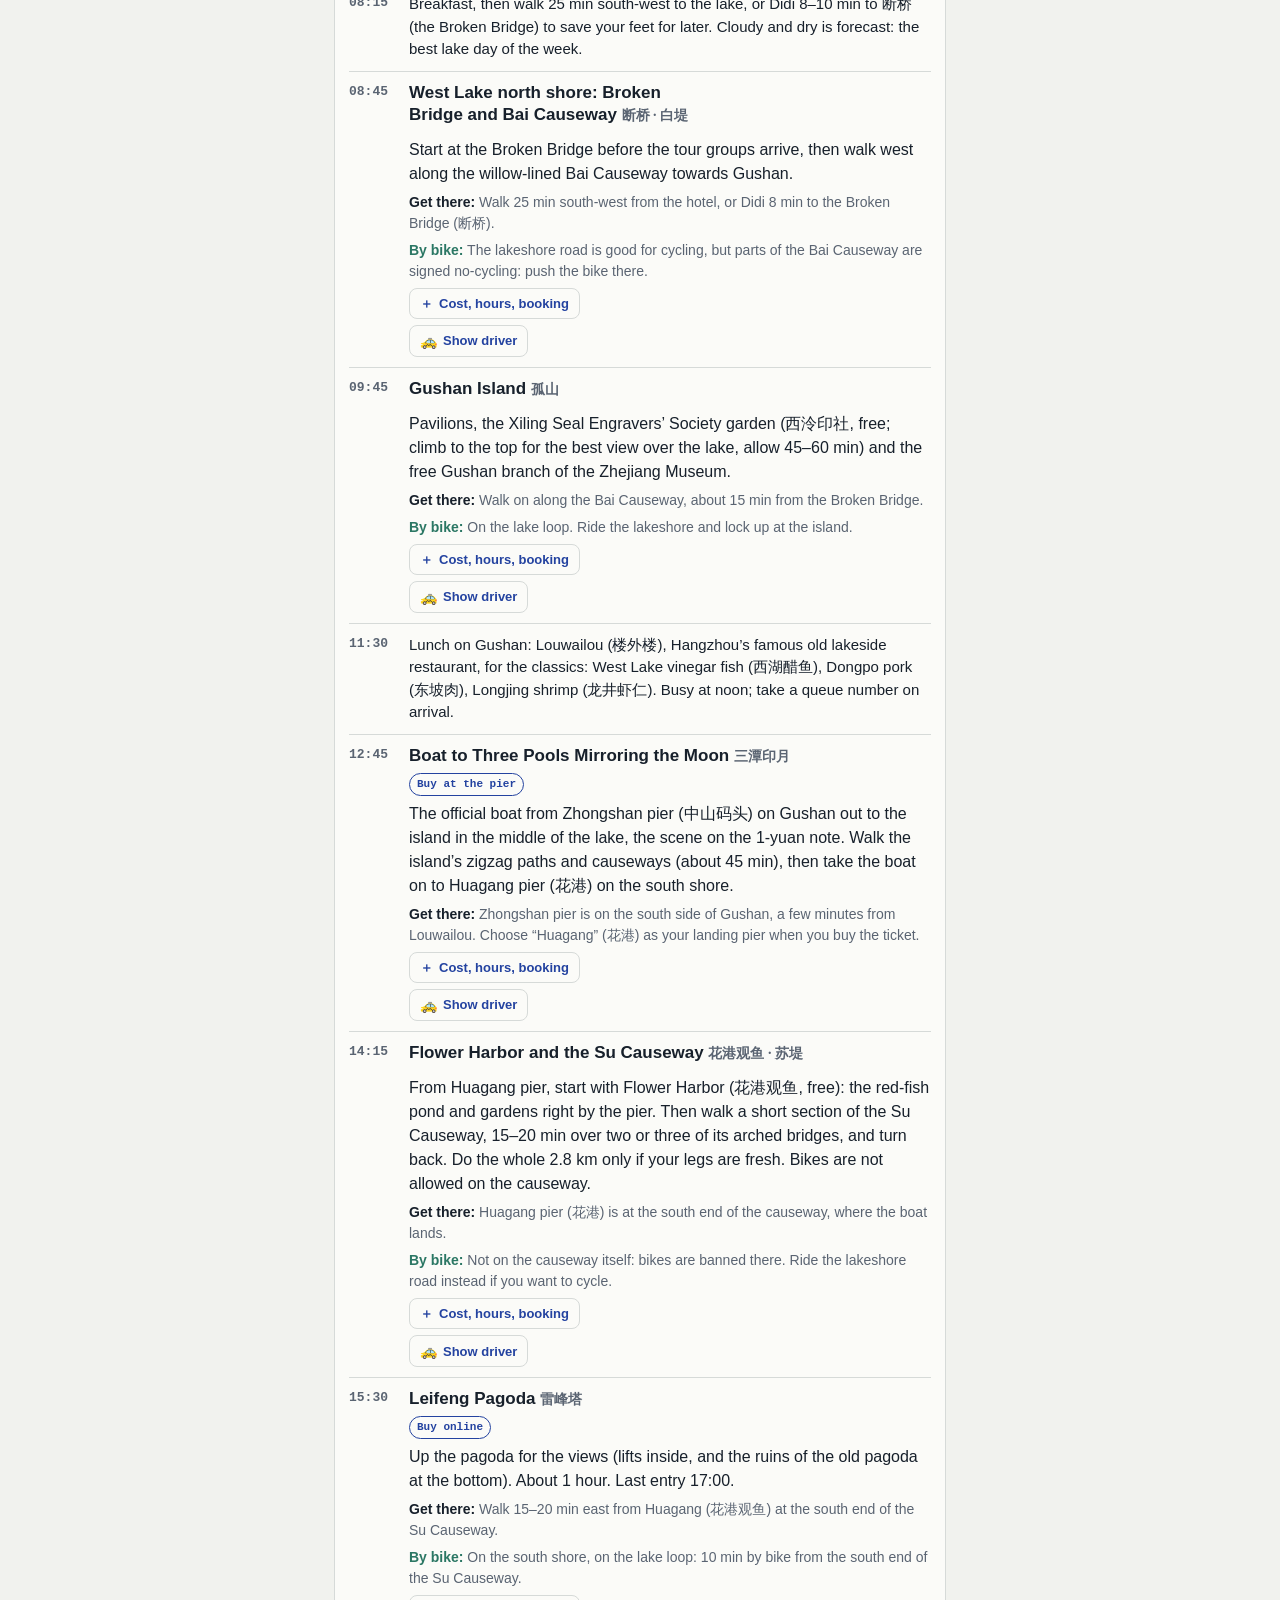
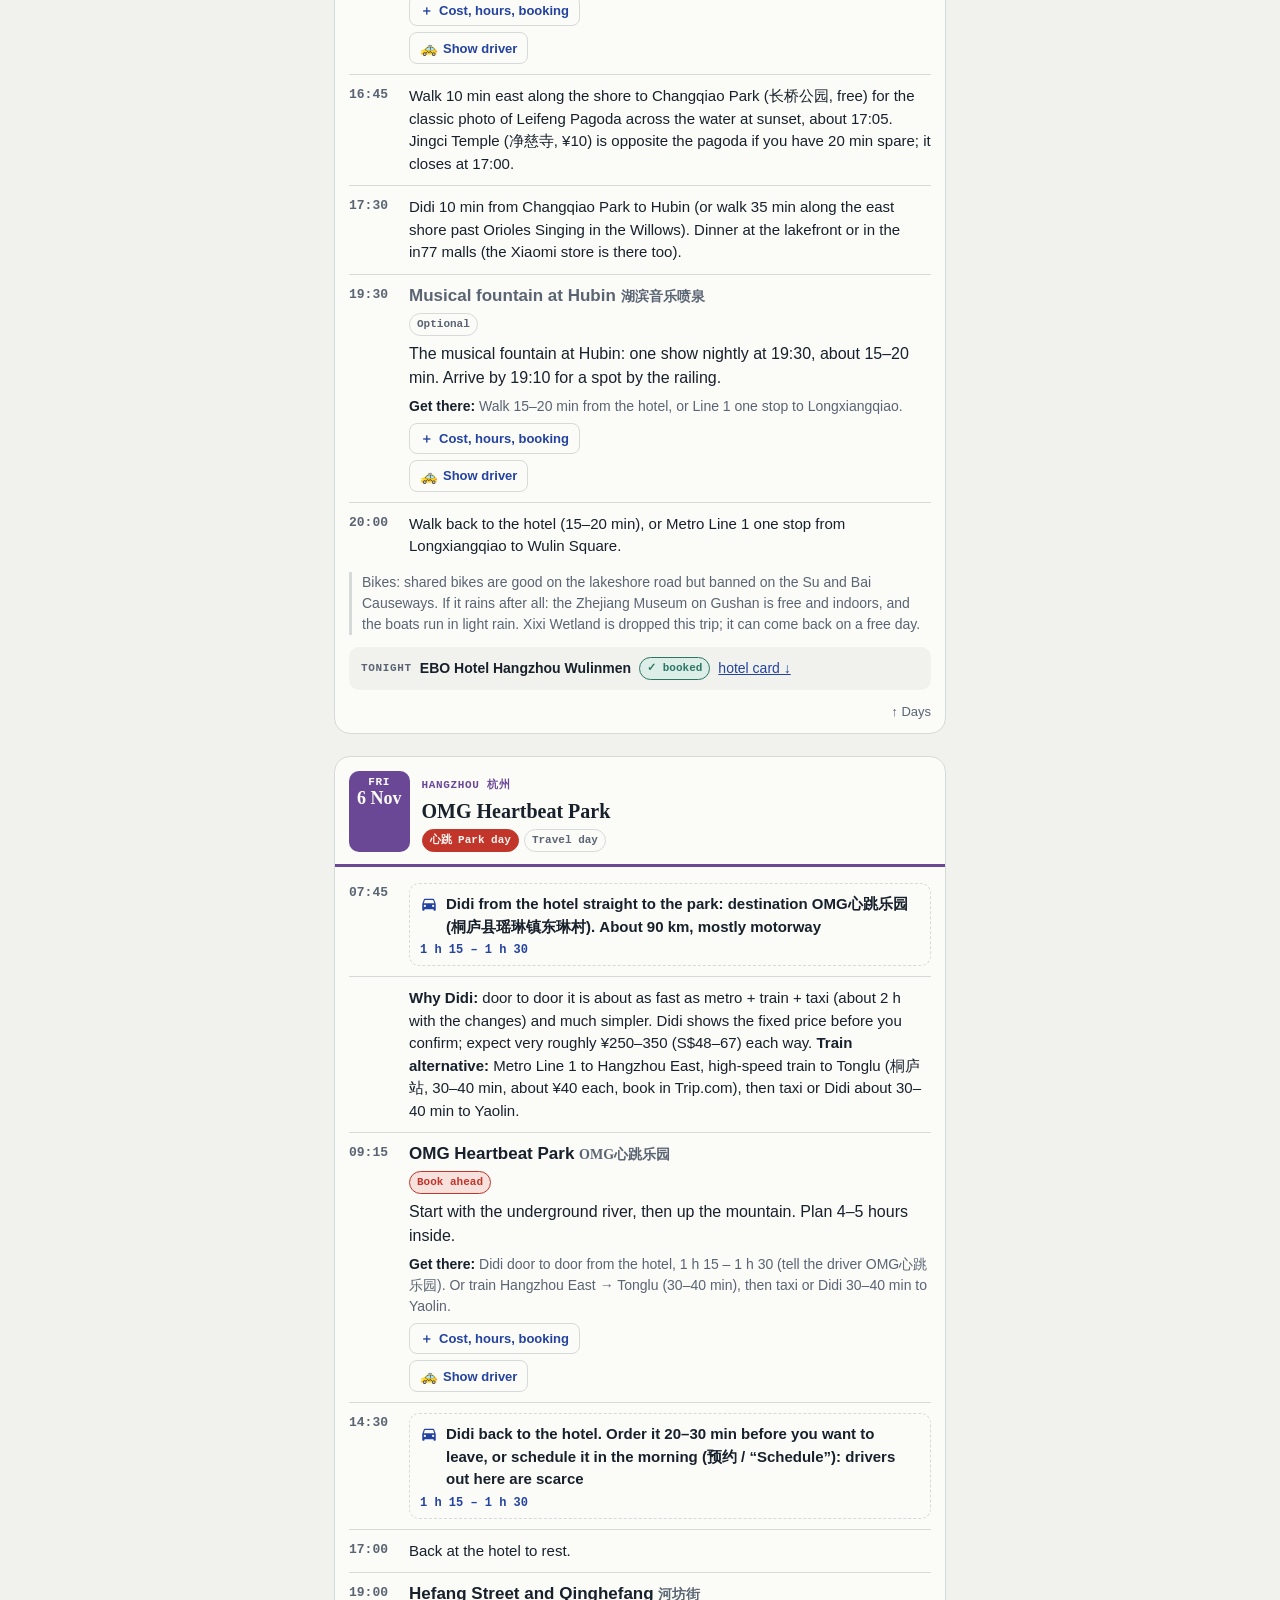
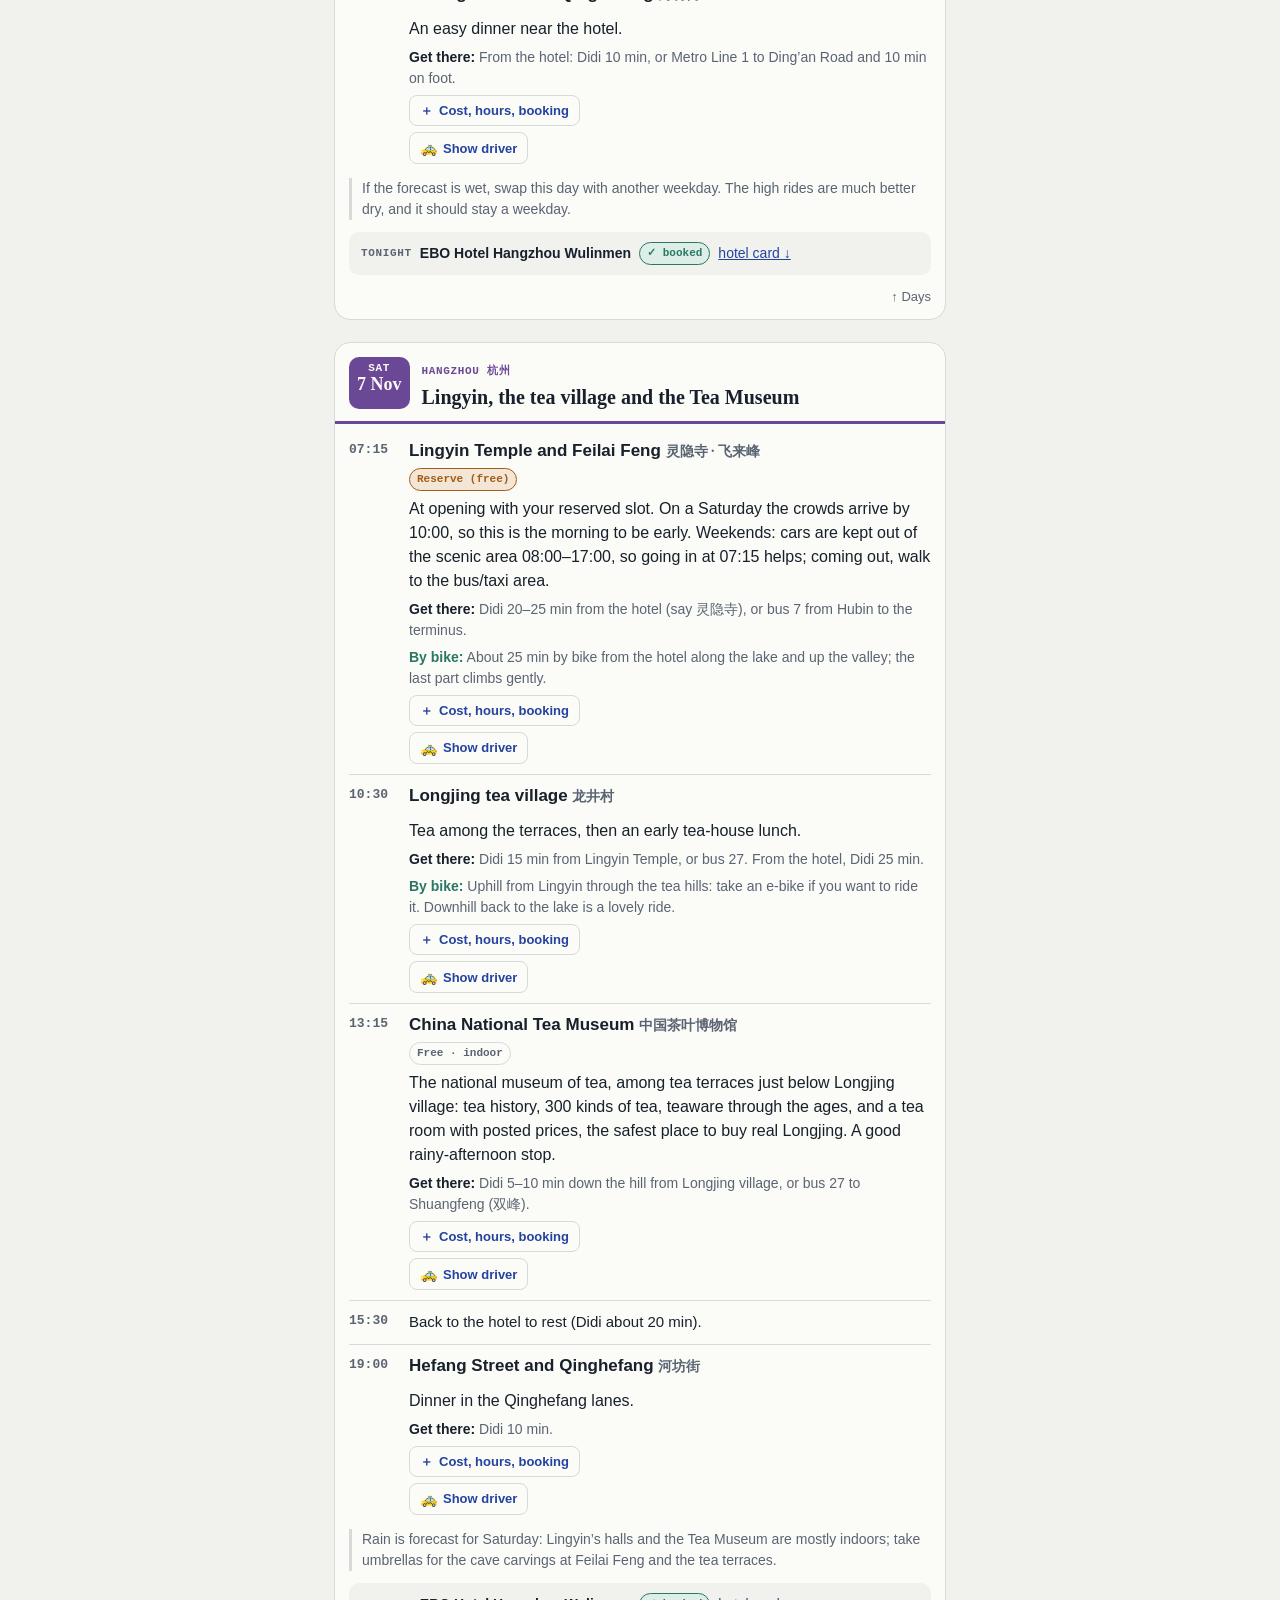
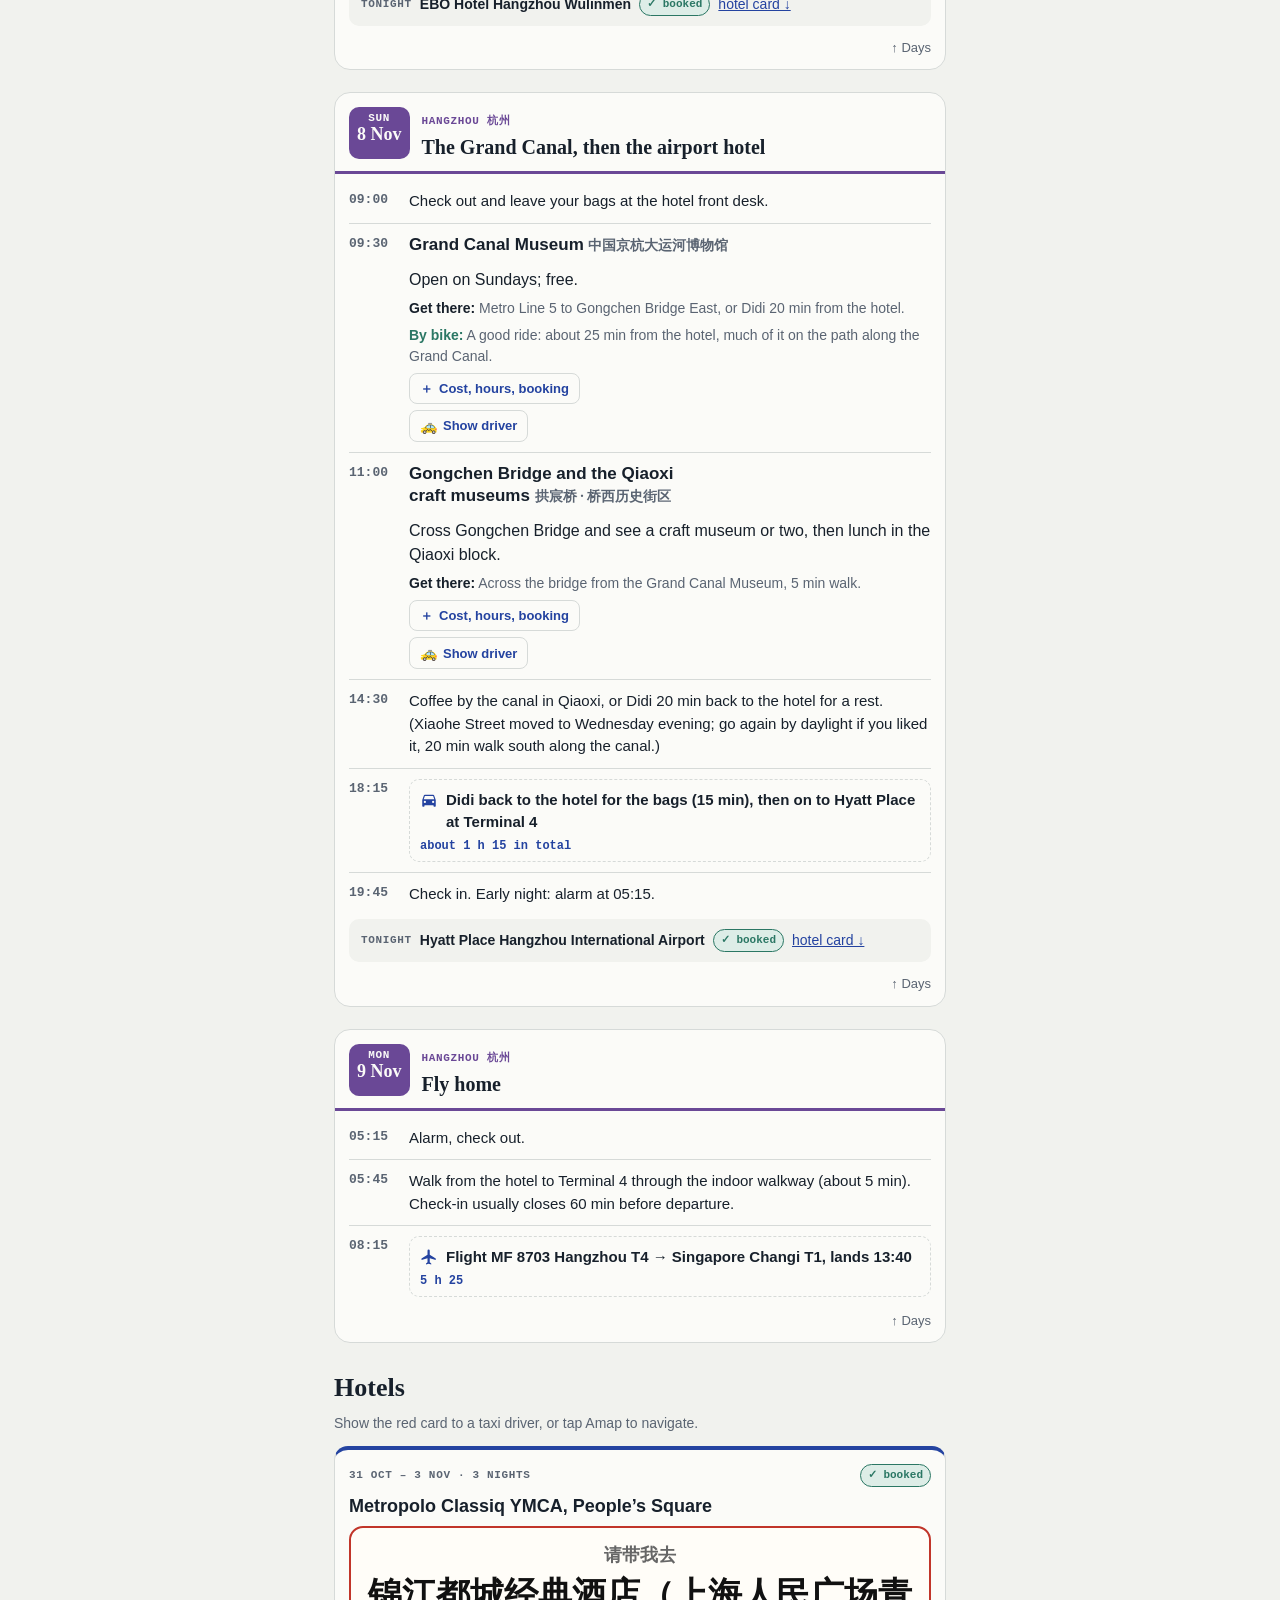
==== commit 019a7421: "Friday: Didi door to door to OMG Heartbeat Park; hours and prices Co-Authored-By: Claude Opus 5.5 <n" ====
--- a/src/base-public.html
+++ b/src/base-public.html
@@ -537,18 +537,18 @@
   </section>
 <section class="day" id="d6" data-date="2026-11-06" style="--cc:var(--c-hz)">
     <header class="dh"><div class="date"><span class="wd">Fri</span><span class="dn">6 Nov</span></div><div><span class="city">Hangzhou 杭州</span><h3>OMG Heartbeat Park</h3><div class="chips"><span class="chip hb">心跳 Park day</span><span class="chip">Travel day</span></div></div></header>
-    <ol class="items"><li class="it mv"><span class="t">07:30</span><div class="c"><div class="mvl"><svg viewBox="0 0 24 24" aria-hidden="true"><path fill="currentColor" d="M12 2C8 2 4 2.5 4 6v9.5A3.5 3.5 0 0 0 7.5 19L6 20.5V21h12v-.5L16.5 19a3.5 3.5 0 0 0 3.5-3.5V6c0-3.5-4-4-8-4ZM7.5 17A1.5 1.5 0 1 1 9 15.5 1.5 1.5 0 0 1 7.5 17Zm3.5-7H6V6h5v4Zm2 0V6h5v4h-5Zm3.5 7a1.5 1.5 0 1 1 1.5-1.5 1.5 1.5 0 0 1-1.5 1.5Z"/></svg><span>Metro Line 1 Wulin Square → Hangzhou East</span></div><div class="meta"><span class="dur">25 min</span></div></div></li><li class="it mv"><span class="t">08:10</span><div class="c"><div class="mvl"><svg viewBox="0 0 24 24" aria-hidden="true"><path fill="currentColor" d="M12 2c-4 0-8 .5-8 4v9.5A3.5 3.5 0 0 0 7.5 19L6 20.5V21h2l2-2h4l2 2h2v-.5L16.5 19a3.5 3.5 0 0 0 3.5-3.5V6c0-3.5-4-4-8-4Zm-4.5 15a1.5 1.5 0 1 1 0-3 1.5 1.5 0 0 1 0 3Zm9 0a1.5 1.5 0 1 1 0-3 1.5 1.5 0 0 1 0 3ZM18 10H6V6h12v4Z"/></svg><span>Train Hangzhou East → Tonglu</span></div><div class="meta"><span class="dur">30–40 min</span><span class="chip must">to book</span></div></div></li><li class="it mv"><span class="t">08:50</span><div class="c"><div class="mvl"><svg viewBox="0 0 24 24" aria-hidden="true"><path fill="currentColor" d="M18.9 6a1.5 1.5 0 0 0-1.4-1h-11a1.5 1.5 0 0 0-1.4 1L3 12v8a1 1 0 0 0 1 1h1a1 1 0 0 0 1-1v-1h12v1a1 1 0 0 0 1 1h1a1 1 0 0 0 1-1v-8l-2.1-6ZM6.5 16a1.5 1.5 0 1 1 0-3 1.5 1.5 0 0 1 0 3Zm11 0a1.5 1.5 0 1 1 0-3 1.5 1.5 0 0 1 0 3ZM5 11l1.5-4.5h11L19 11H5Z"/></svg><span>Taxi or Didi Tonglu Station → the park in Yaolin</span></div><div class="meta"><span class="dur">30–40 min</span></div></div></li><li class="it stop"><span class="t">09:30</span><div class="c">
+    <ol class="items"><li class="it mv"><span class="t">07:45</span><div class="c"><div class="mvl"><svg viewBox="0 0 24 24" aria-hidden="true"><path fill="currentColor" d="M18.9 6a1.5 1.5 0 0 0-1.4-1h-11a1.5 1.5 0 0 0-1.4 1L3 12v8a1 1 0 0 0 1 1h1a1 1 0 0 0 1-1v-1h12v1a1 1 0 0 0 1 1h1a1 1 0 0 0 1-1v-8l-2.1-6ZM6.5 16a1.5 1.5 0 1 1 0-3 1.5 1.5 0 0 1 0 3Zm11 0a1.5 1.5 0 1 1 0-3 1.5 1.5 0 0 1 0 3ZM5 11l1.5-4.5h11L19 11H5Z"/></svg><span>Didi from the hotel straight to the park: destination OMG心跳乐园 (桐庐县瑶琳镇东琳村). About 90 km, mostly motorway</span></div><div class="meta"><span class="dur">1 h 15 – 1 h 30</span></div></div></li><li class="it note"><span class="t"></span><div class="c"><p><b>Why Didi:</b> door to door it is about as fast as metro + train + taxi (about 2 h with the changes) and much simpler. Didi shows the fixed price before you confirm; expect very roughly ¥250–350 (S$48–67) each way. <b>Train alternative:</b> Metro Line 1 to Hangzhou East, high-speed train to Tonglu (桐庐站, 30–40 min, about ¥40 each, book in Trip.com), then taxi or Didi about 30–40 min to Yaolin.</p></div></li><li class="it stop"><span class="t">09:15</span><div class="c">
       <h4>OMG Heartbeat Park <span class="zh">OMG心跳乐园</span></h4>
       <div class="chips"><span class="chip must">Book ahead</span></div>
       <p>Start with the underground river, then up the mountain. Plan 4–5 hours inside.</p>
-      <p class="go"><b>Get there:</b> Train Hangzhou East → Tonglu (30–40 min), then taxi or Didi about 30–40 min to the park in Yaolin. Or a Didi door to door, 1 h 15 – 1 h 30. Trip.com also sells a shuttle bus from the city.</p>
-      
-      <details class="more"><summary>Cost, hours, booking</summary><dl>
-        <dt>Cost</dt><dd>About 400–500 RMB (S$77–96) for the all-rides pass</dd><dt>Open</dt><dd>Typically 08:00 to evening. Check November hours when booking.</dd>
+      <p class="go"><b>Get there:</b> Didi door to door from the hotel, 1 h 15 – 1 h 30 (tell the driver OMG心跳乐园). Or train Hangzhou East → Tonglu (30–40 min), then taxi or Didi 30–40 min to Yaolin.</p>
+      
+      <details class="more"><summary>Cost, hours, booking</summary><dl>
+        <dt>Cost</dt><dd>All-rides pass (一票通) ¥399 (S$77); with the cave expedition ¥469 (S$90)</dd><dt>Open</dt><dd>Day session about 08:00–16:30 (last entry about 16:00); a night session runs some evenings. Check the time on your ticket.</dd>
         <dt>Booking</dt><dd>Trip.com or Klook (“OMG Heartbeat Paradise”); pick the pass with or without the cave expedition. A few days ahead; cheaper than at the gate. Bring a light jacket for the cave (about 18 °C) and dry clothes for the water rides.</dd>
         <dt>What it is</dt><dd>Your fixed day, and the one early start: leave the hotel at 07:30. A boat ride along an underground river in a karst cave, then rides on the mountain above it: glass bridge, cliff swing, mountain coaster and drift slides. Keep it on a weekday; weekends bring long queues.</dd></dl></details>
       <details class="taxi"><summary>Show driver</summary><div class="card"><p class="say">请带我去</p><p class="big">OMG心跳乐园</p><p class="en">“Please take me to OMG Heartbeat Park”</p><p class="maps"><a href="https://uri.amap.com/search?keyword=OMG%E5%BF%83%E8%B7%B3%E4%B9%90%E5%9B%AD&city=%E6%9D%AD%E5%B7%9E">Amap</a><a href="https://maps.apple.com/?q=OMG%E5%BF%83%E8%B7%B3%E4%B9%90%E5%9B%AD">Apple Maps</a></p></div></details>
-    </div></li><li class="it mv"><span class="t">14:30</span><div class="c"><div class="mvl"><svg viewBox="0 0 24 24" aria-hidden="true"><path fill="currentColor" d="M12 2c-4 0-8 .5-8 4v9.5A3.5 3.5 0 0 0 7.5 19L6 20.5V21h2l2-2h4l2 2h2v-.5L16.5 19a3.5 3.5 0 0 0 3.5-3.5V6c0-3.5-4-4-8-4Zm-4.5 15a1.5 1.5 0 1 1 0-3 1.5 1.5 0 0 1 0 3Zm9 0a1.5 1.5 0 1 1 0-3 1.5 1.5 0 0 1 0 3ZM18 10H6V6h12v4Z"/></svg><span>Book the return Didi before you leave the park (taxis out here are scarce), then the train back</span></div><div class="meta"><span class="dur">about 1 h 30</span><span class="chip must">to book</span></div></div></li><li class="it note"><span class="t">17:00</span><div class="c"><p>Back at the hotel to rest.</p></div></li><li class="it stop"><span class="t">19:00</span><div class="c">
+    </div></li><li class="it mv"><span class="t">14:30</span><div class="c"><div class="mvl"><svg viewBox="0 0 24 24" aria-hidden="true"><path fill="currentColor" d="M18.9 6a1.5 1.5 0 0 0-1.4-1h-11a1.5 1.5 0 0 0-1.4 1L3 12v8a1 1 0 0 0 1 1h1a1 1 0 0 0 1-1v-1h12v1a1 1 0 0 0 1 1h1a1 1 0 0 0 1-1v-8l-2.1-6ZM6.5 16a1.5 1.5 0 1 1 0-3 1.5 1.5 0 0 1 0 3Zm11 0a1.5 1.5 0 1 1 0-3 1.5 1.5 0 0 1 0 3ZM5 11l1.5-4.5h11L19 11H5Z"/></svg><span>Didi back to the hotel. Order it 20–30 min before you want to leave, or schedule it in the morning (预约 / “Schedule”): drivers out here are scarce</span></div><div class="meta"><span class="dur">1 h 15 – 1 h 30</span></div></div></li><li class="it note"><span class="t">17:00</span><div class="c"><p>Back at the hotel to rest.</p></div></li><li class="it stop"><span class="t">19:00</span><div class="c">
       <h4>Hefang Street and Qinghefang <span class="zh">河坊街</span></h4>
       <div class="chips"></div>
       <p>An easy dinner near the hotel.</p>
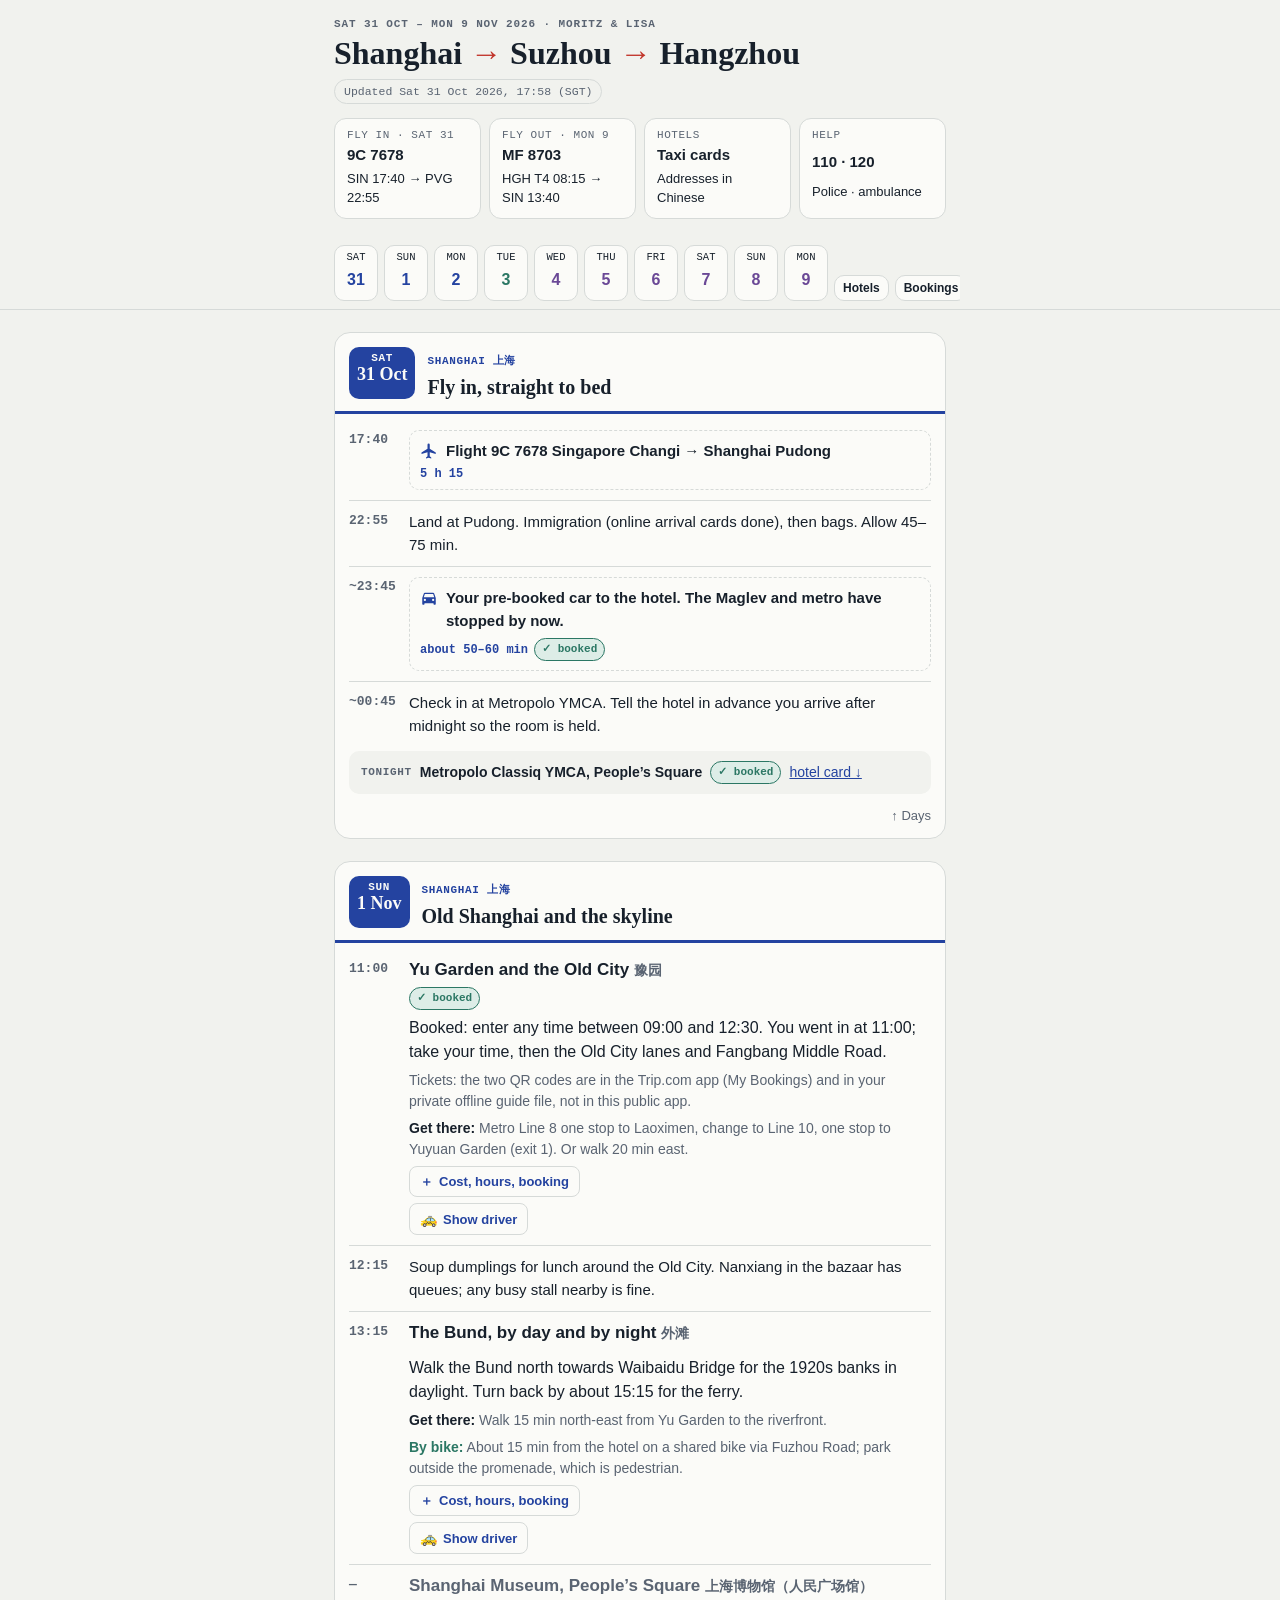
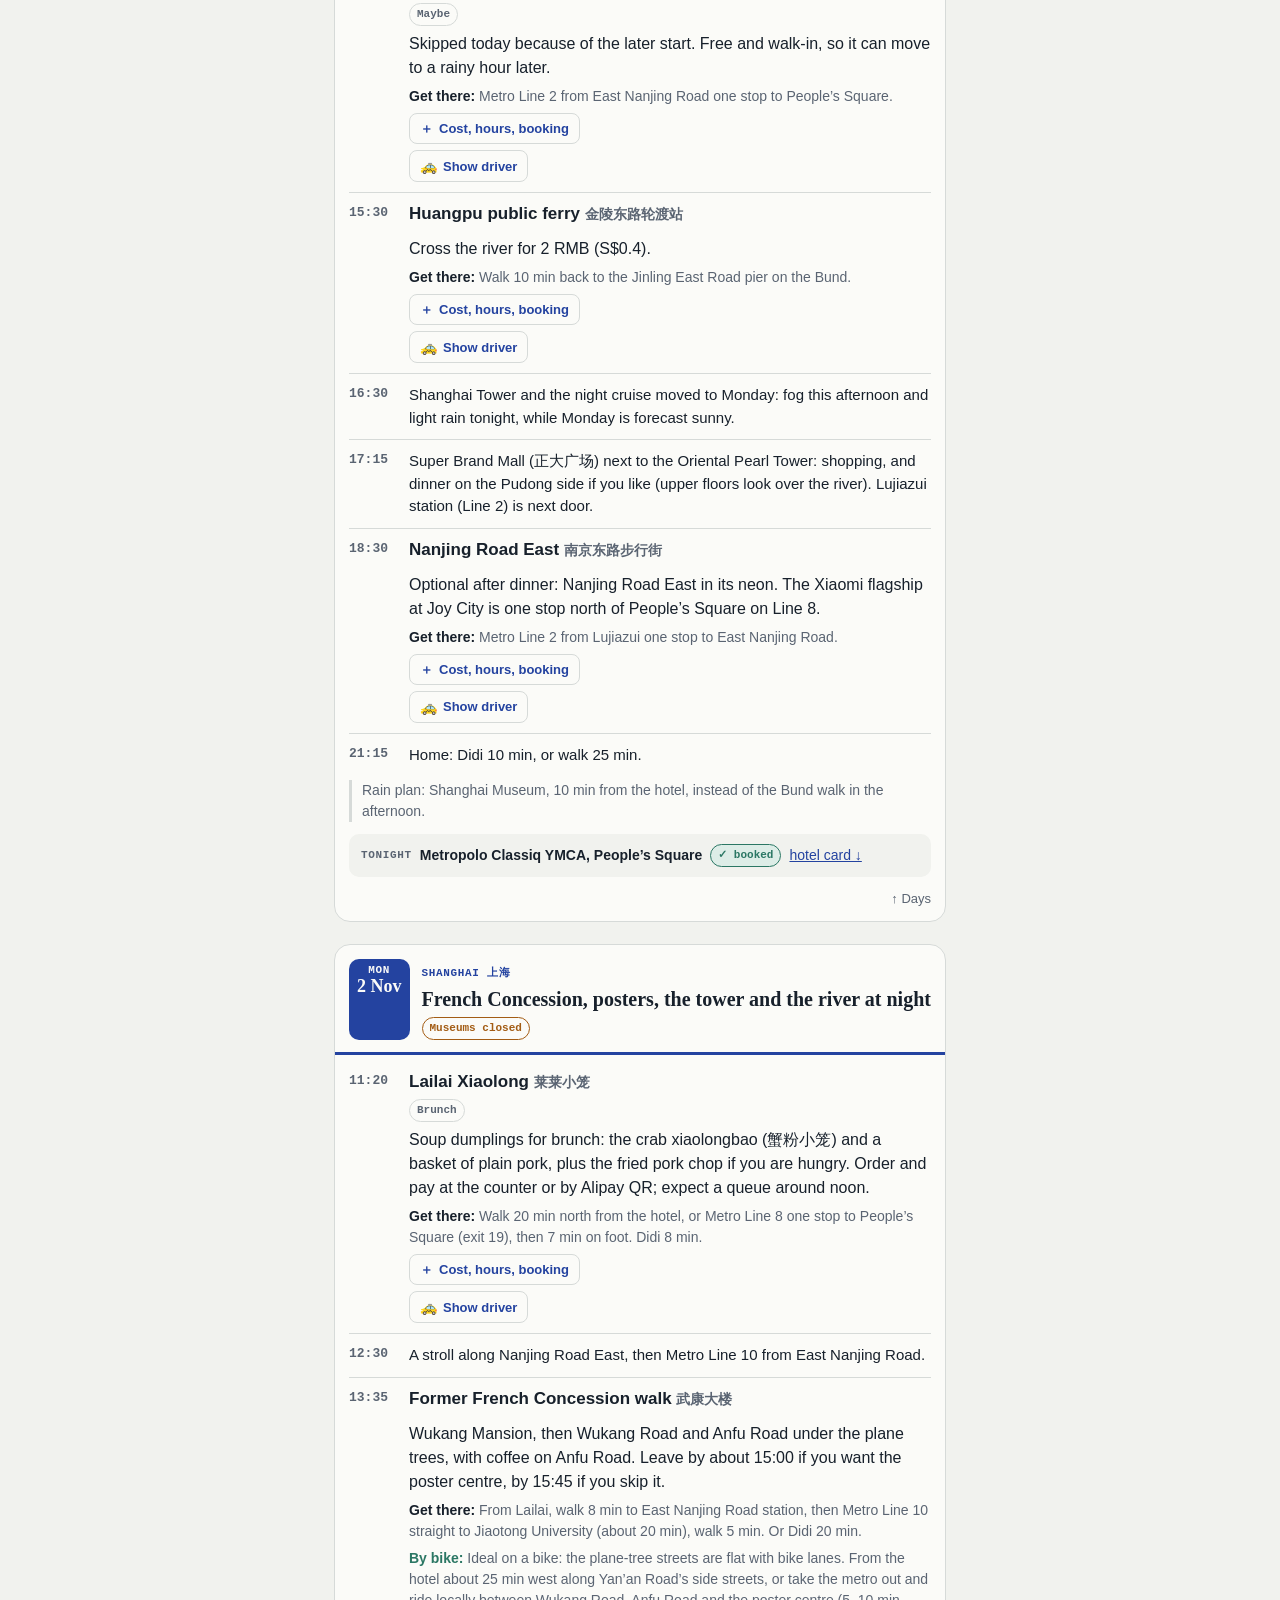
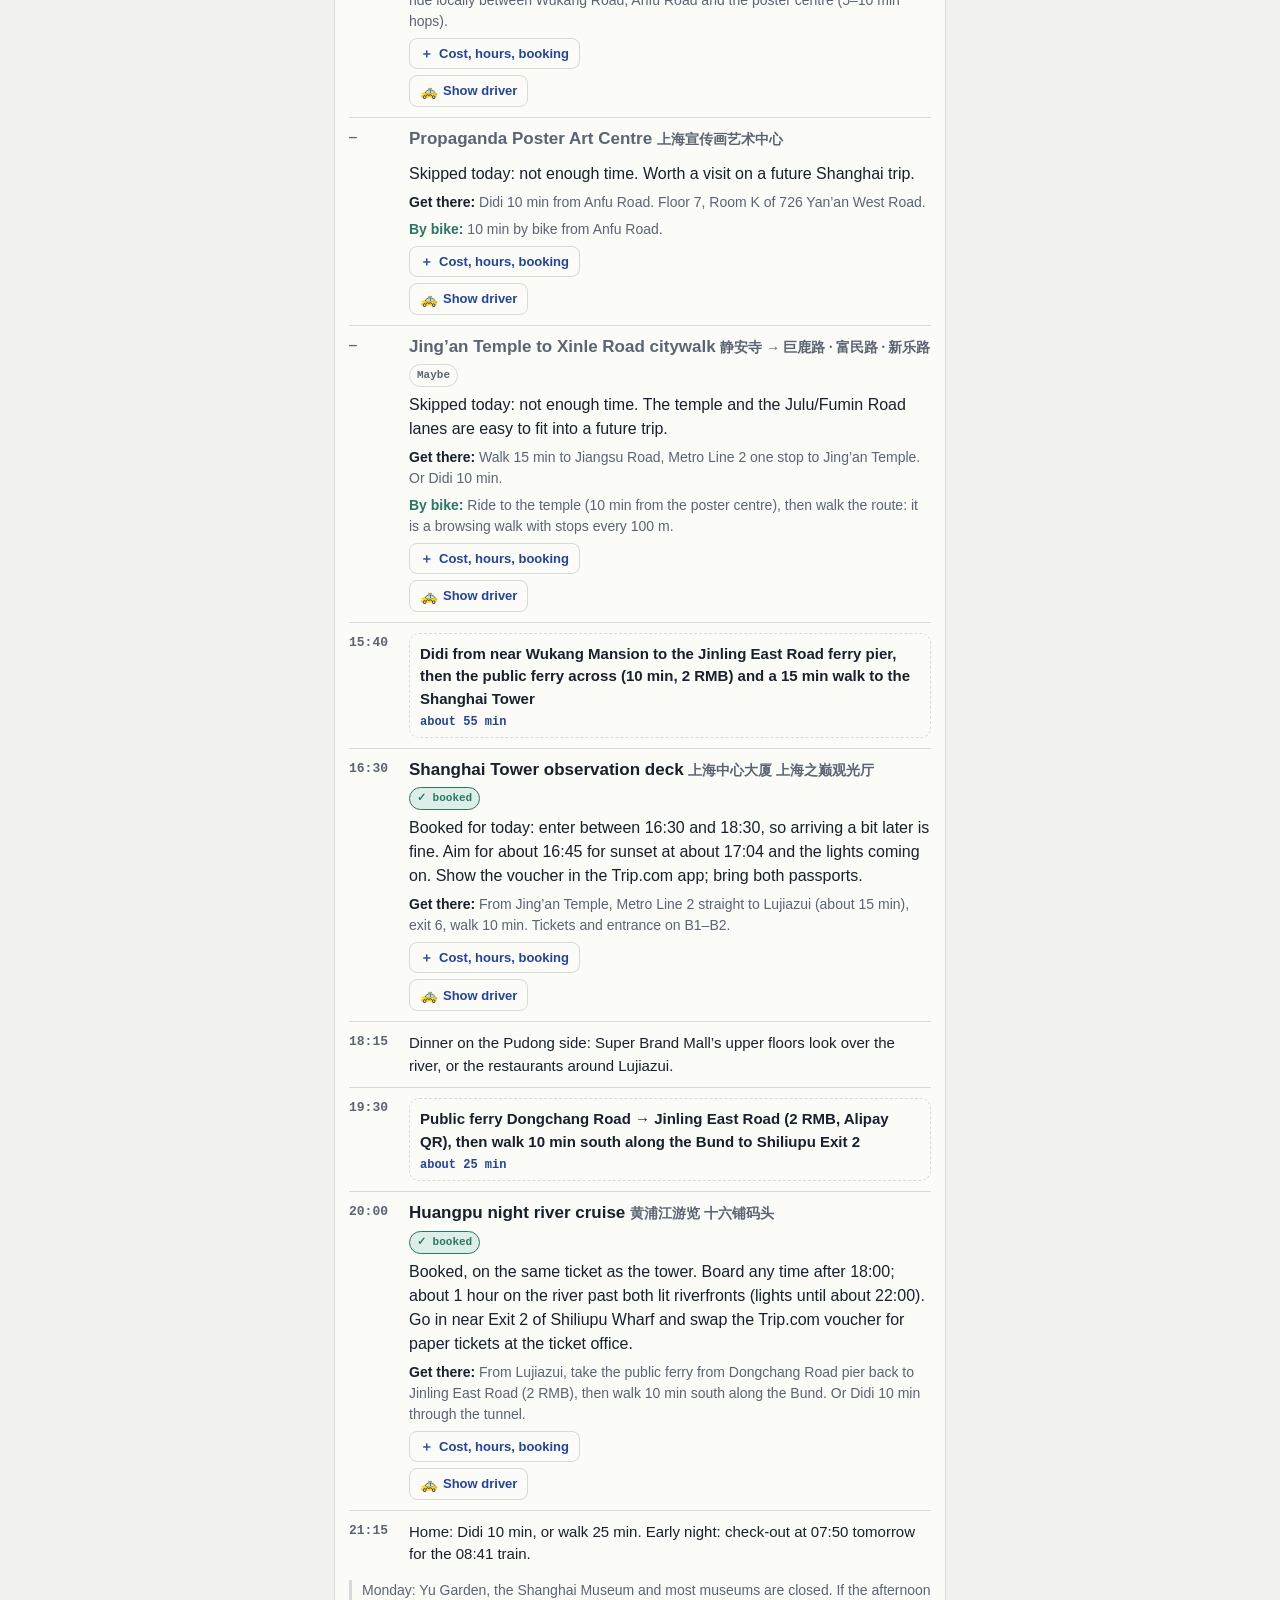
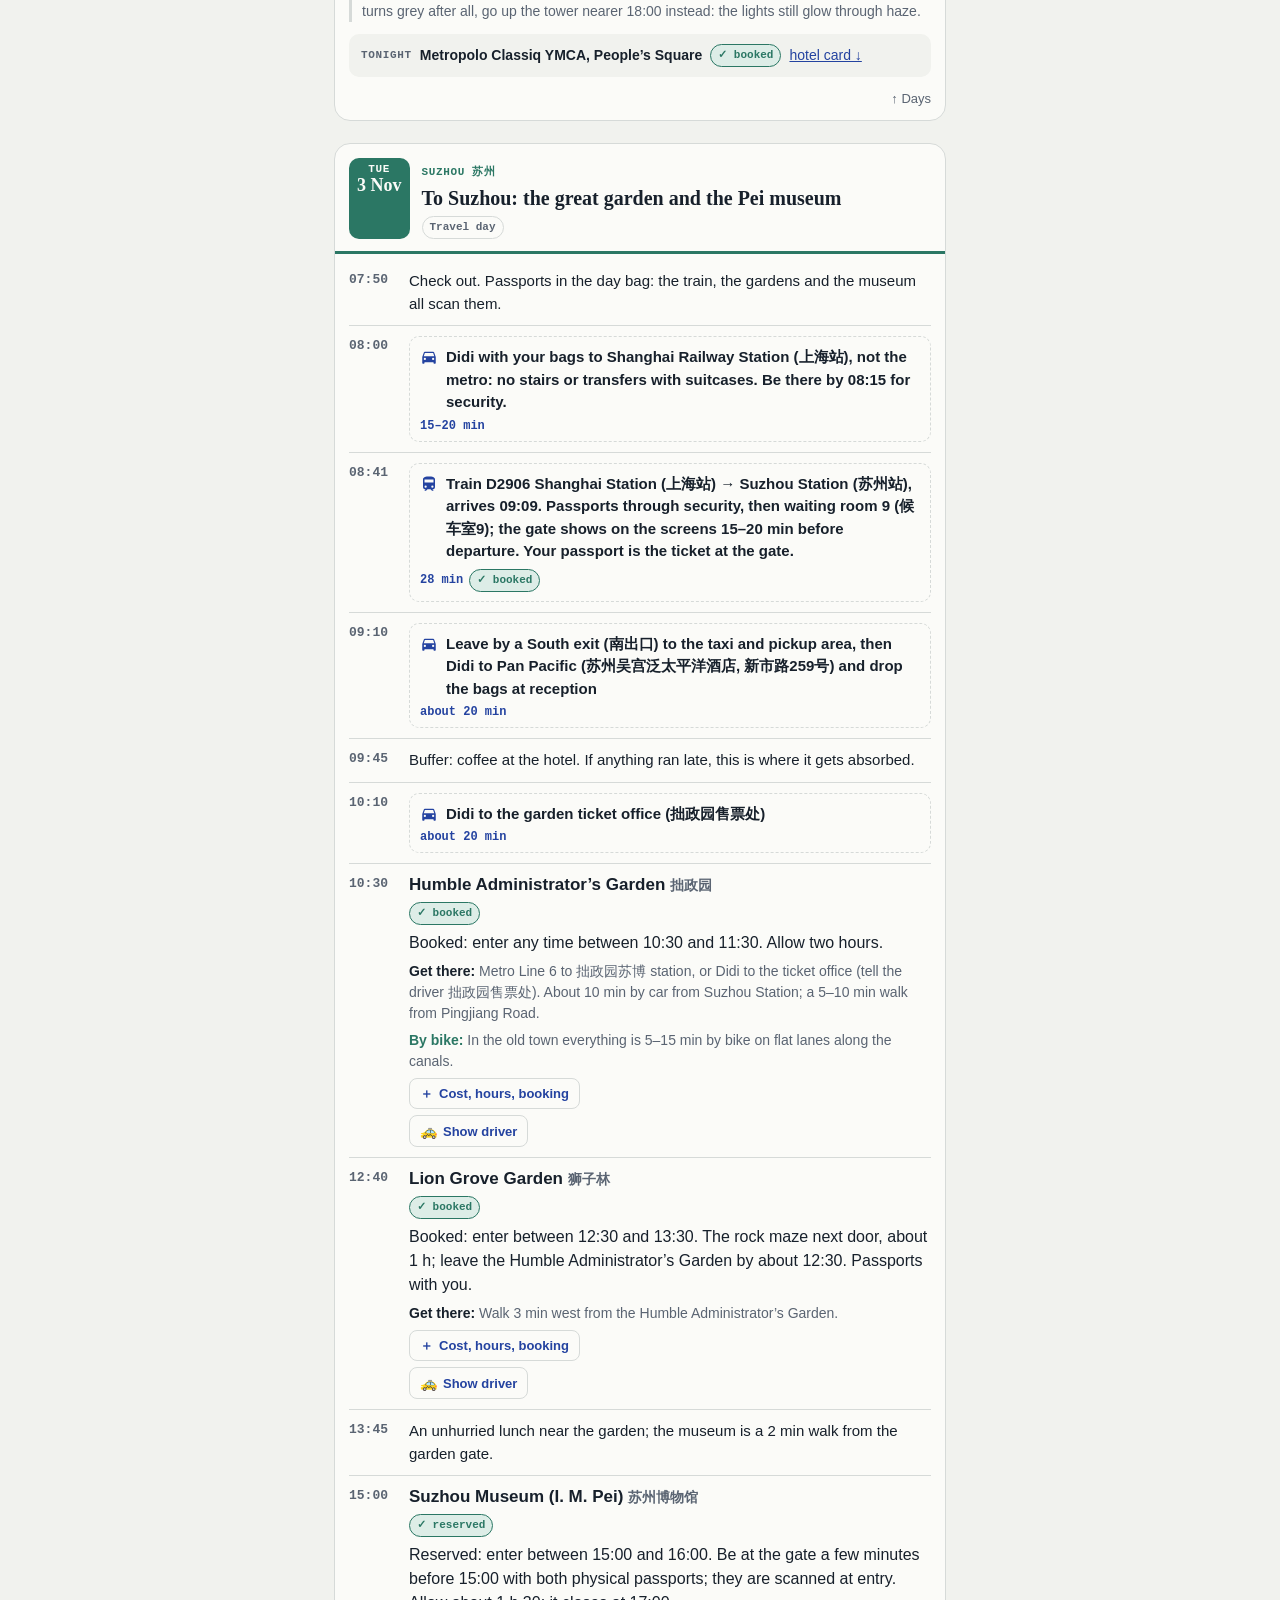
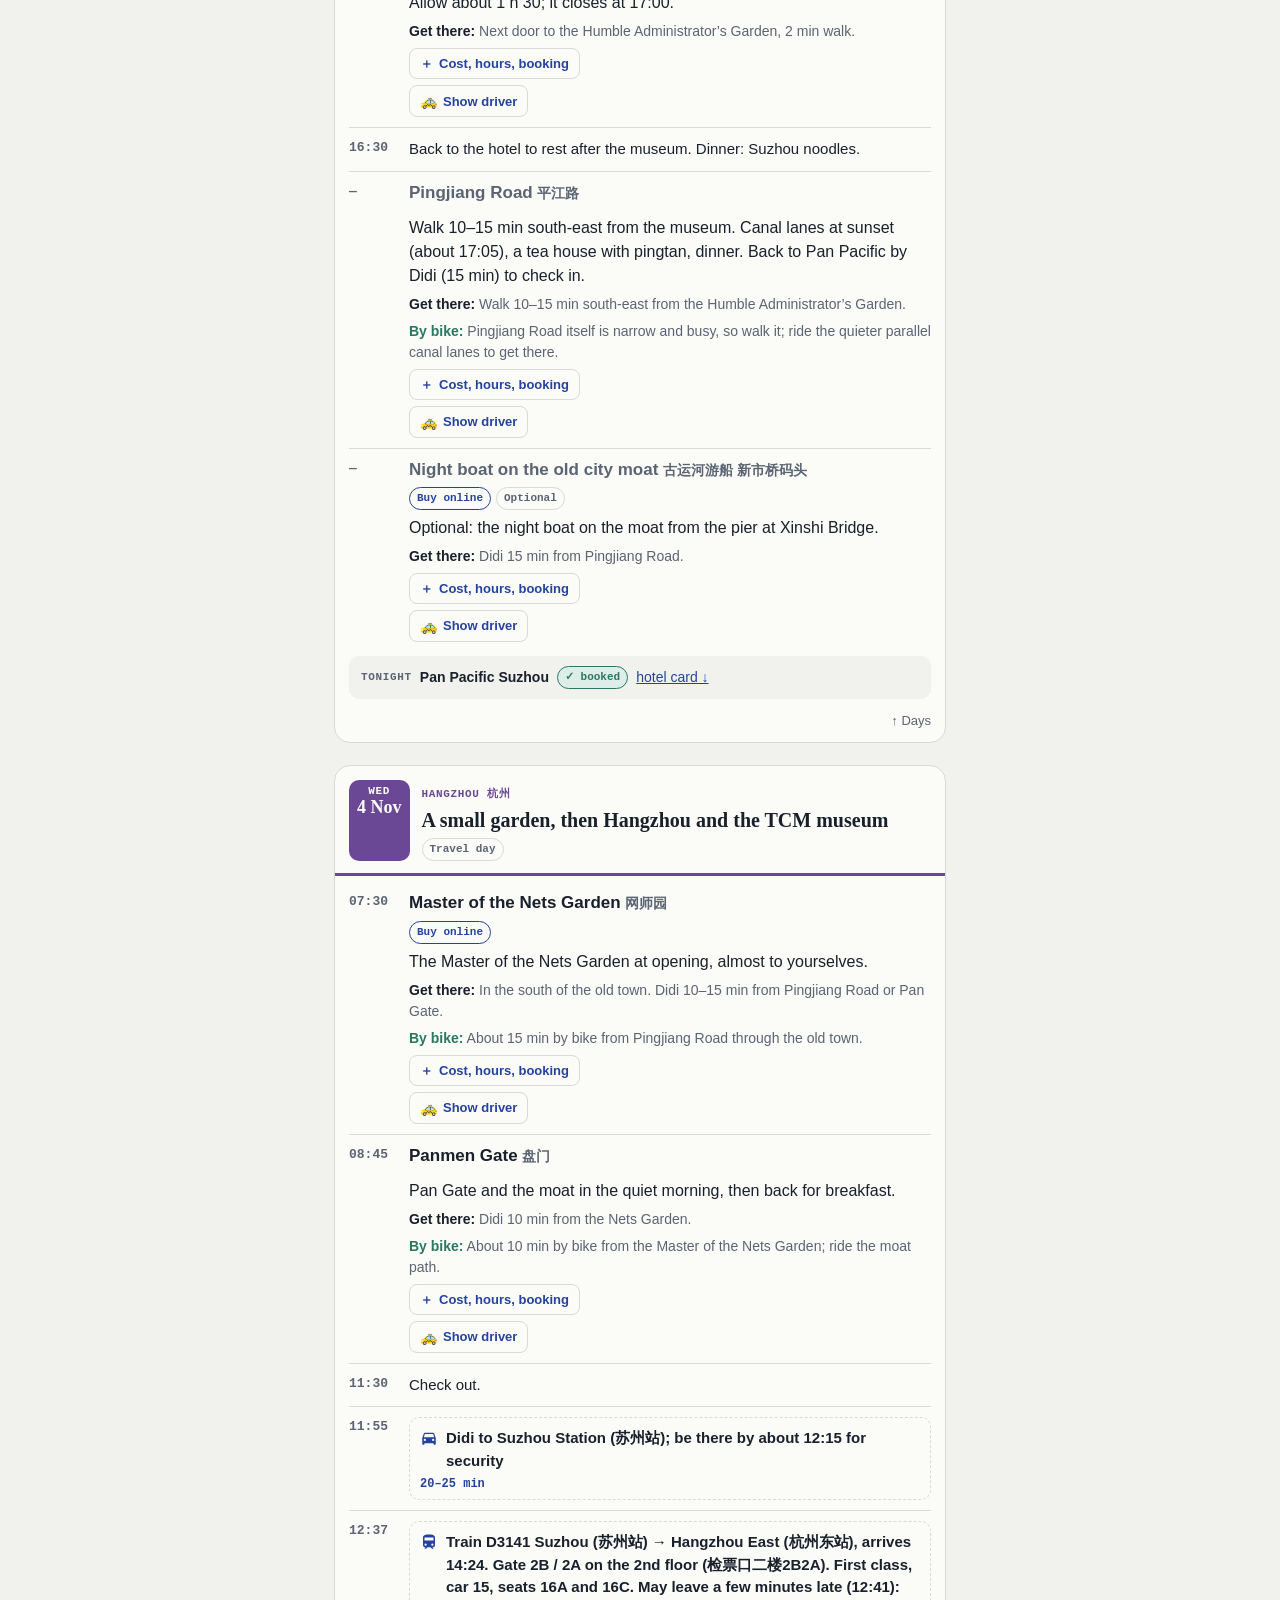
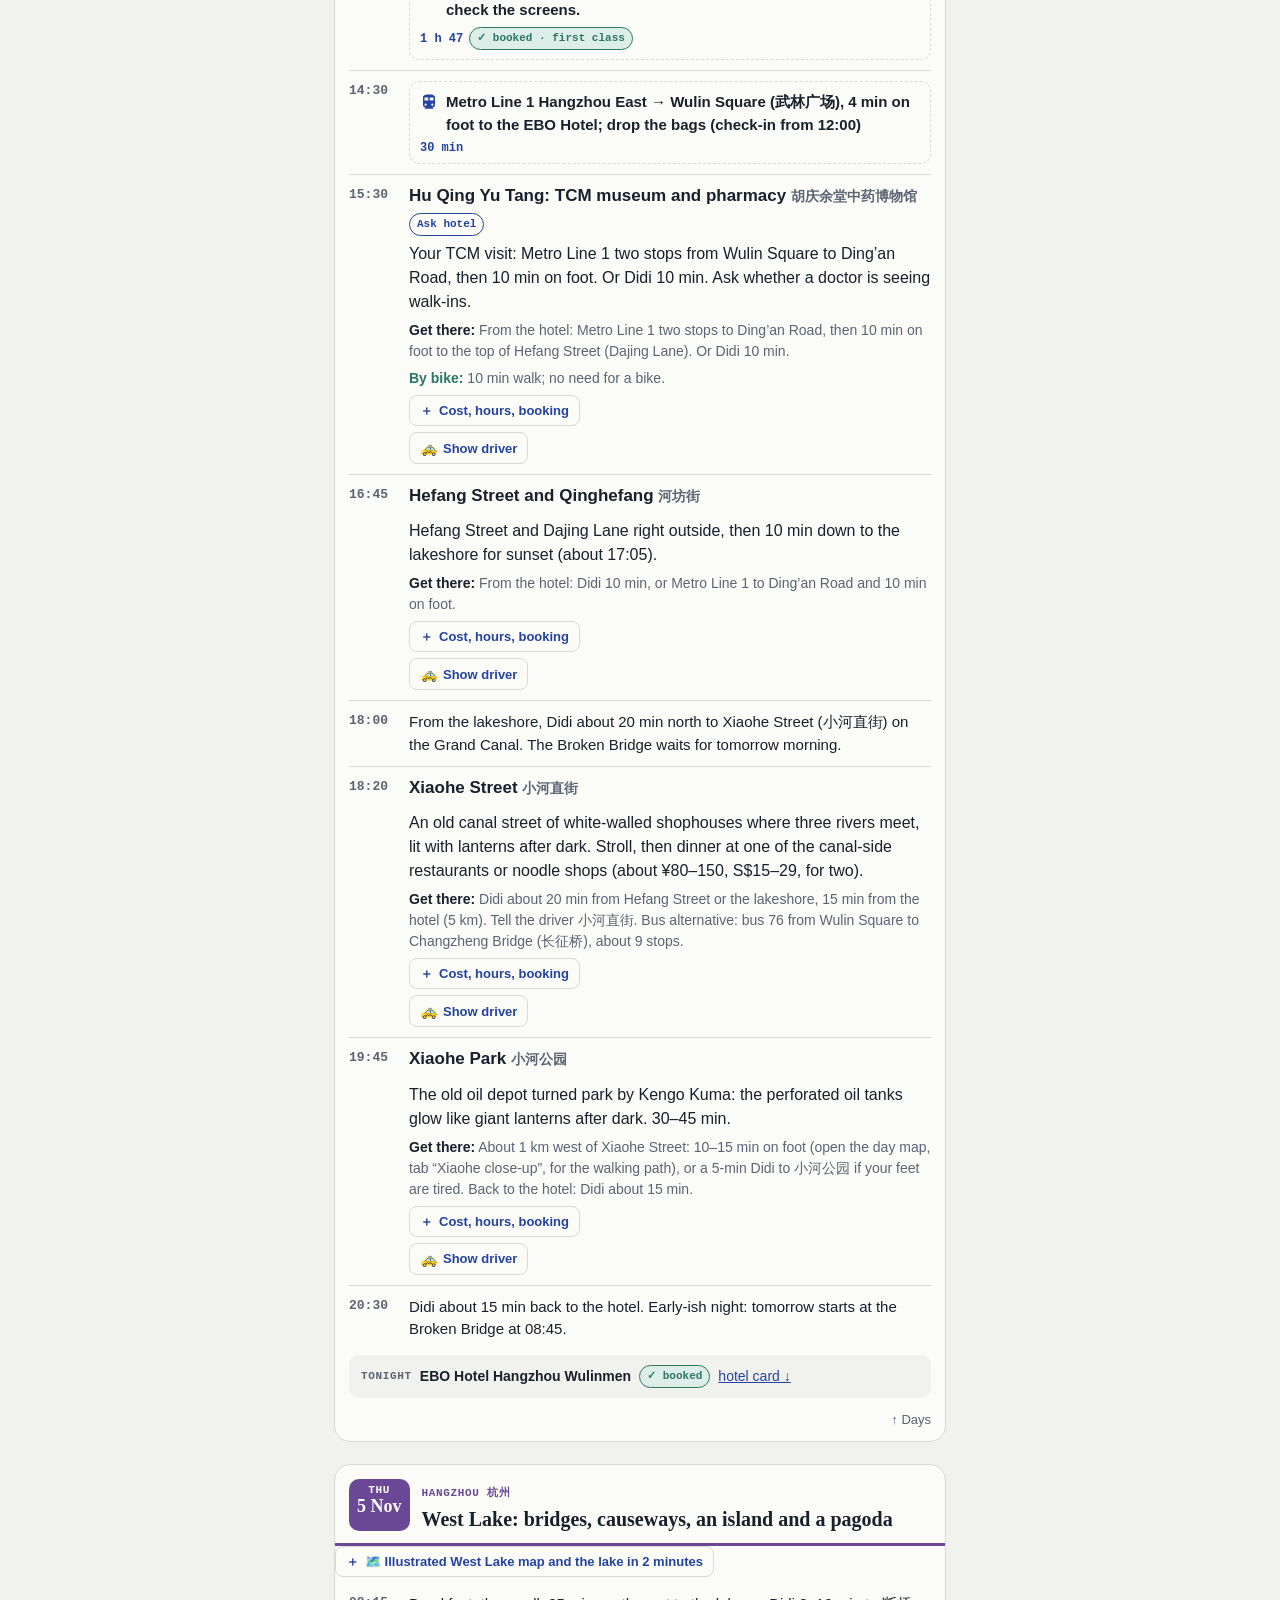
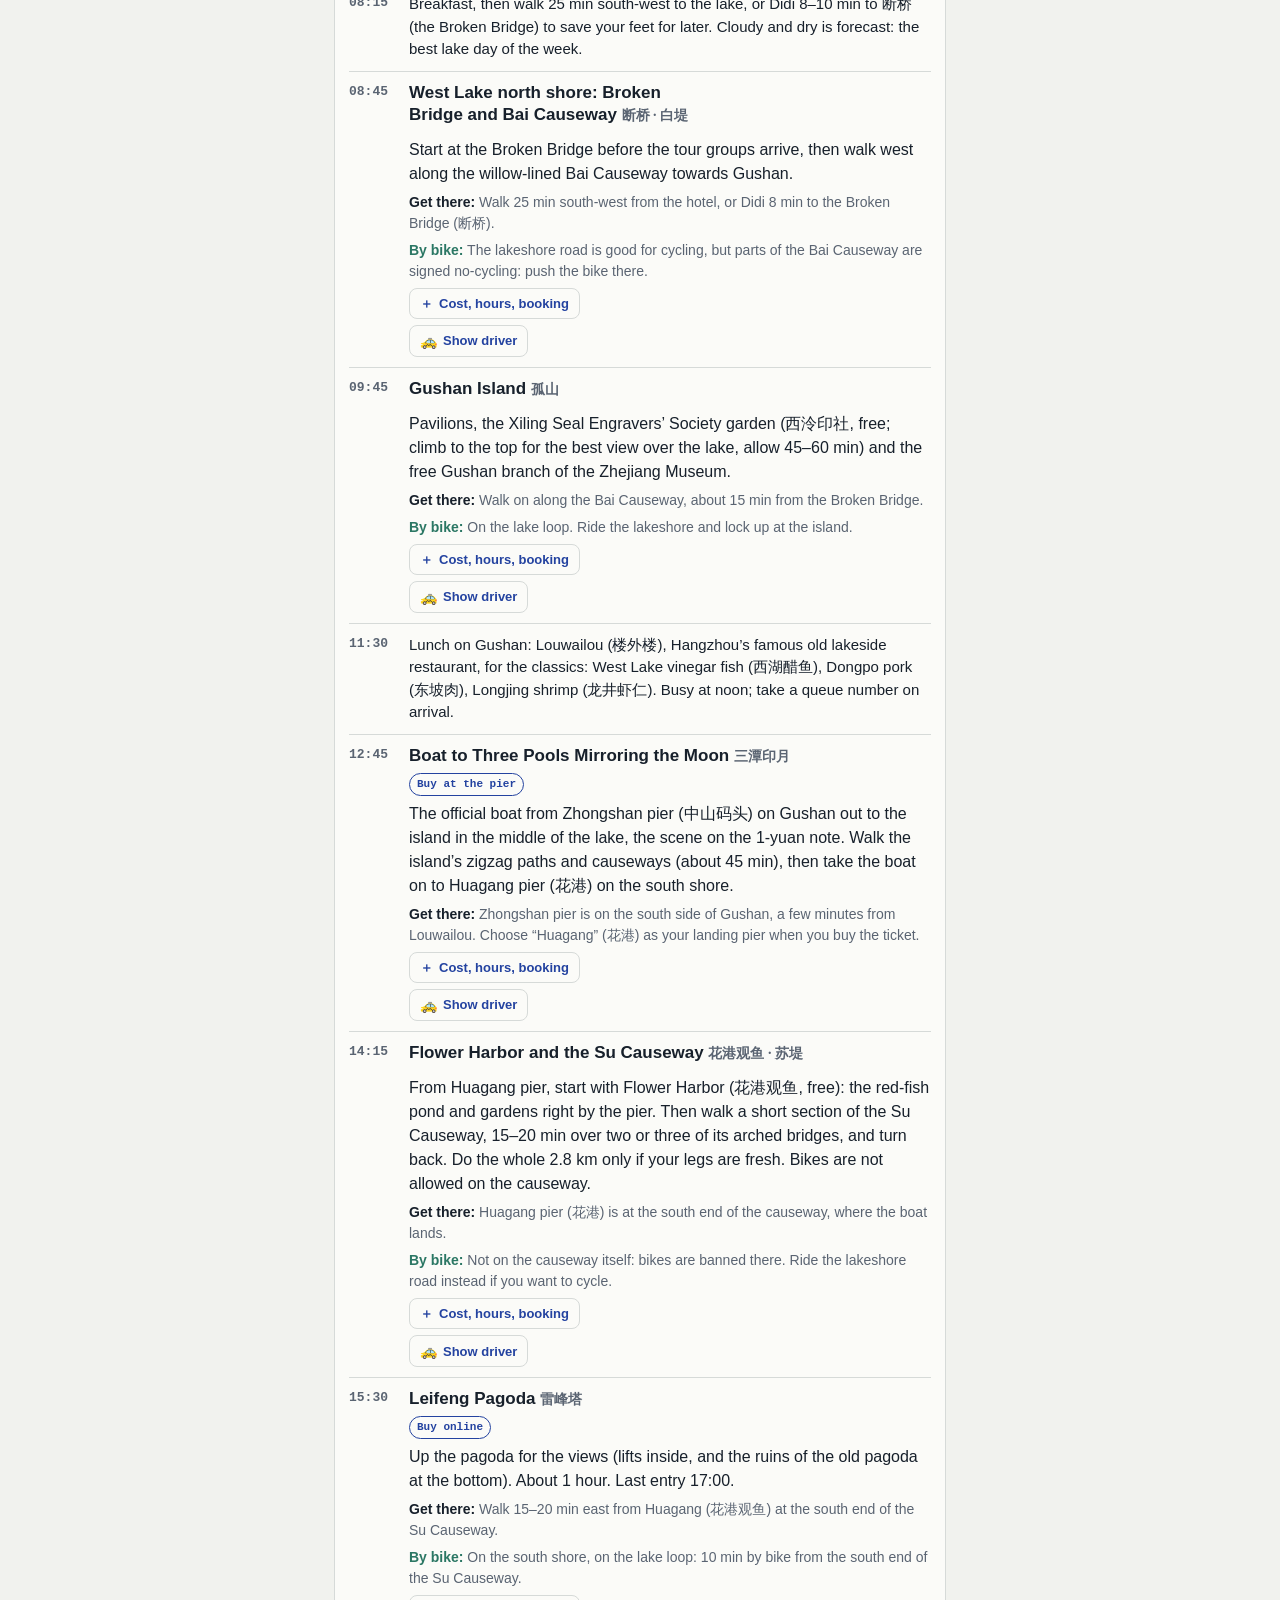
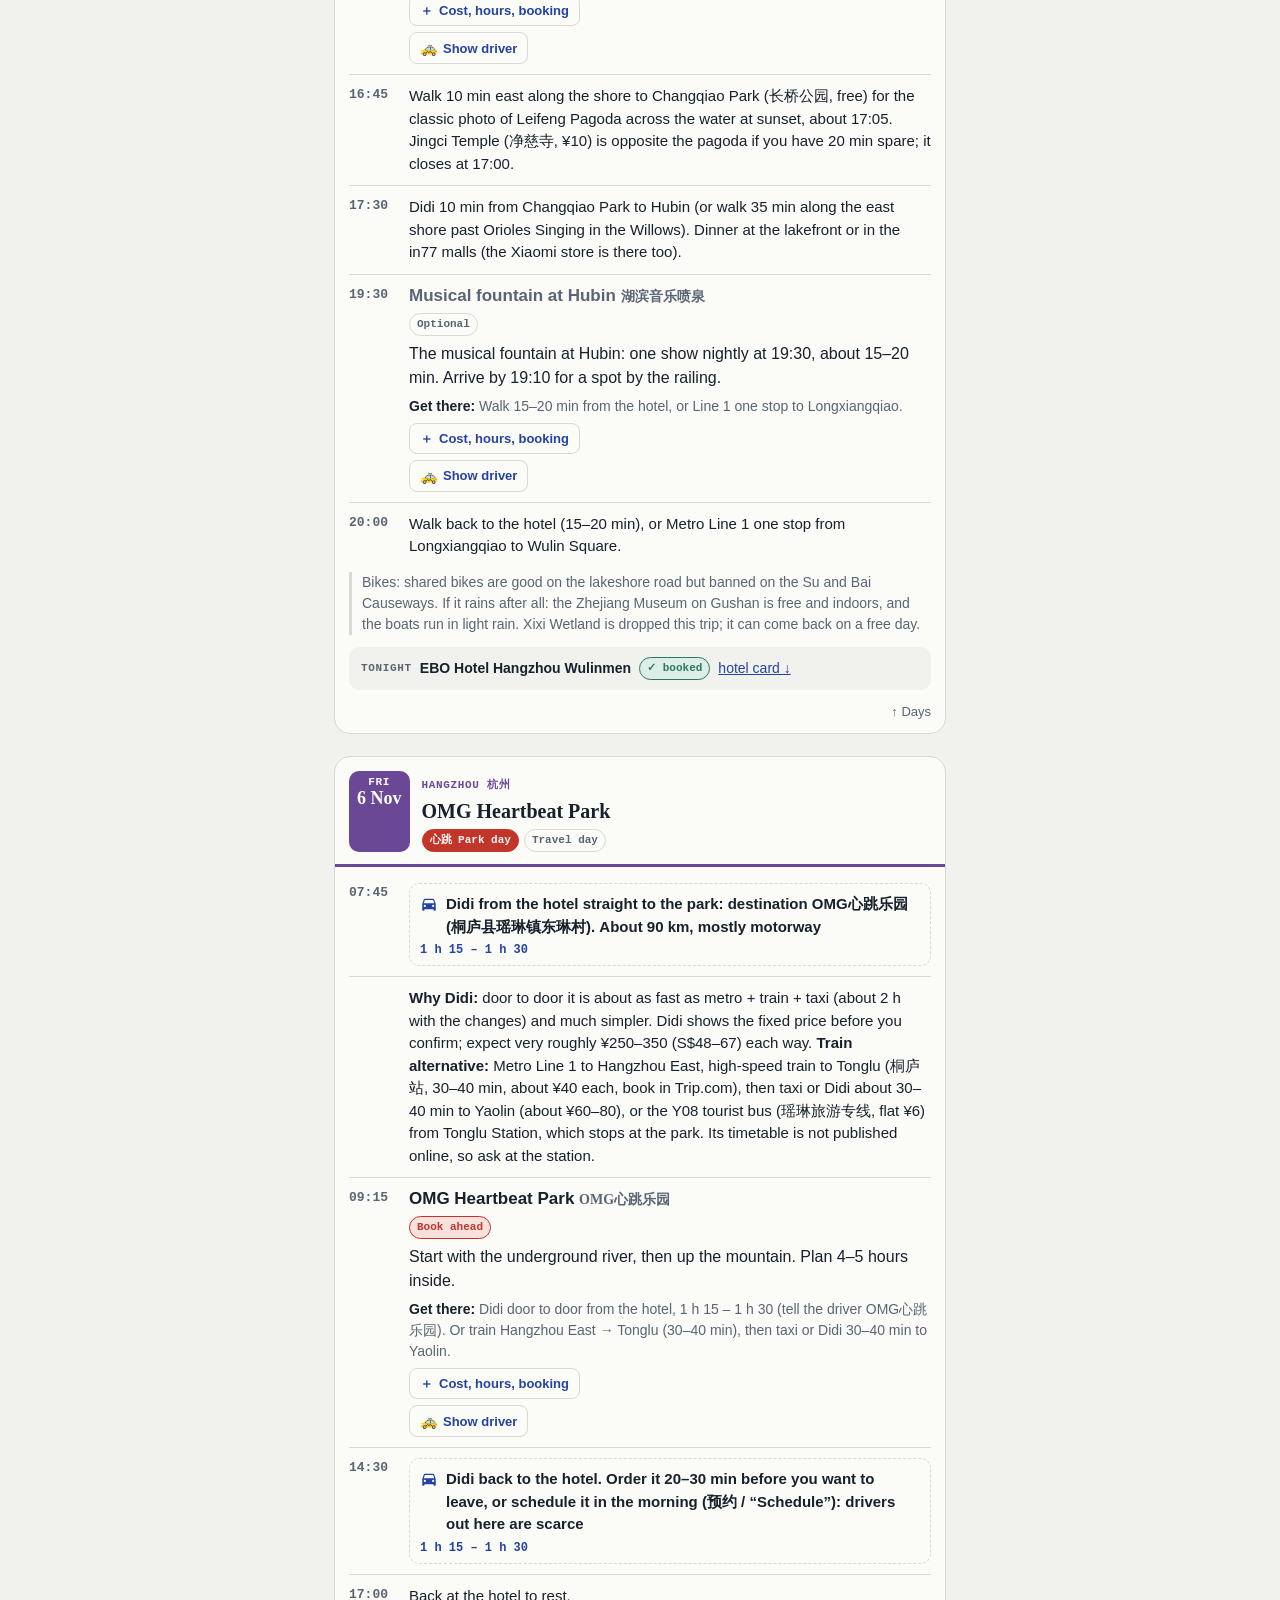
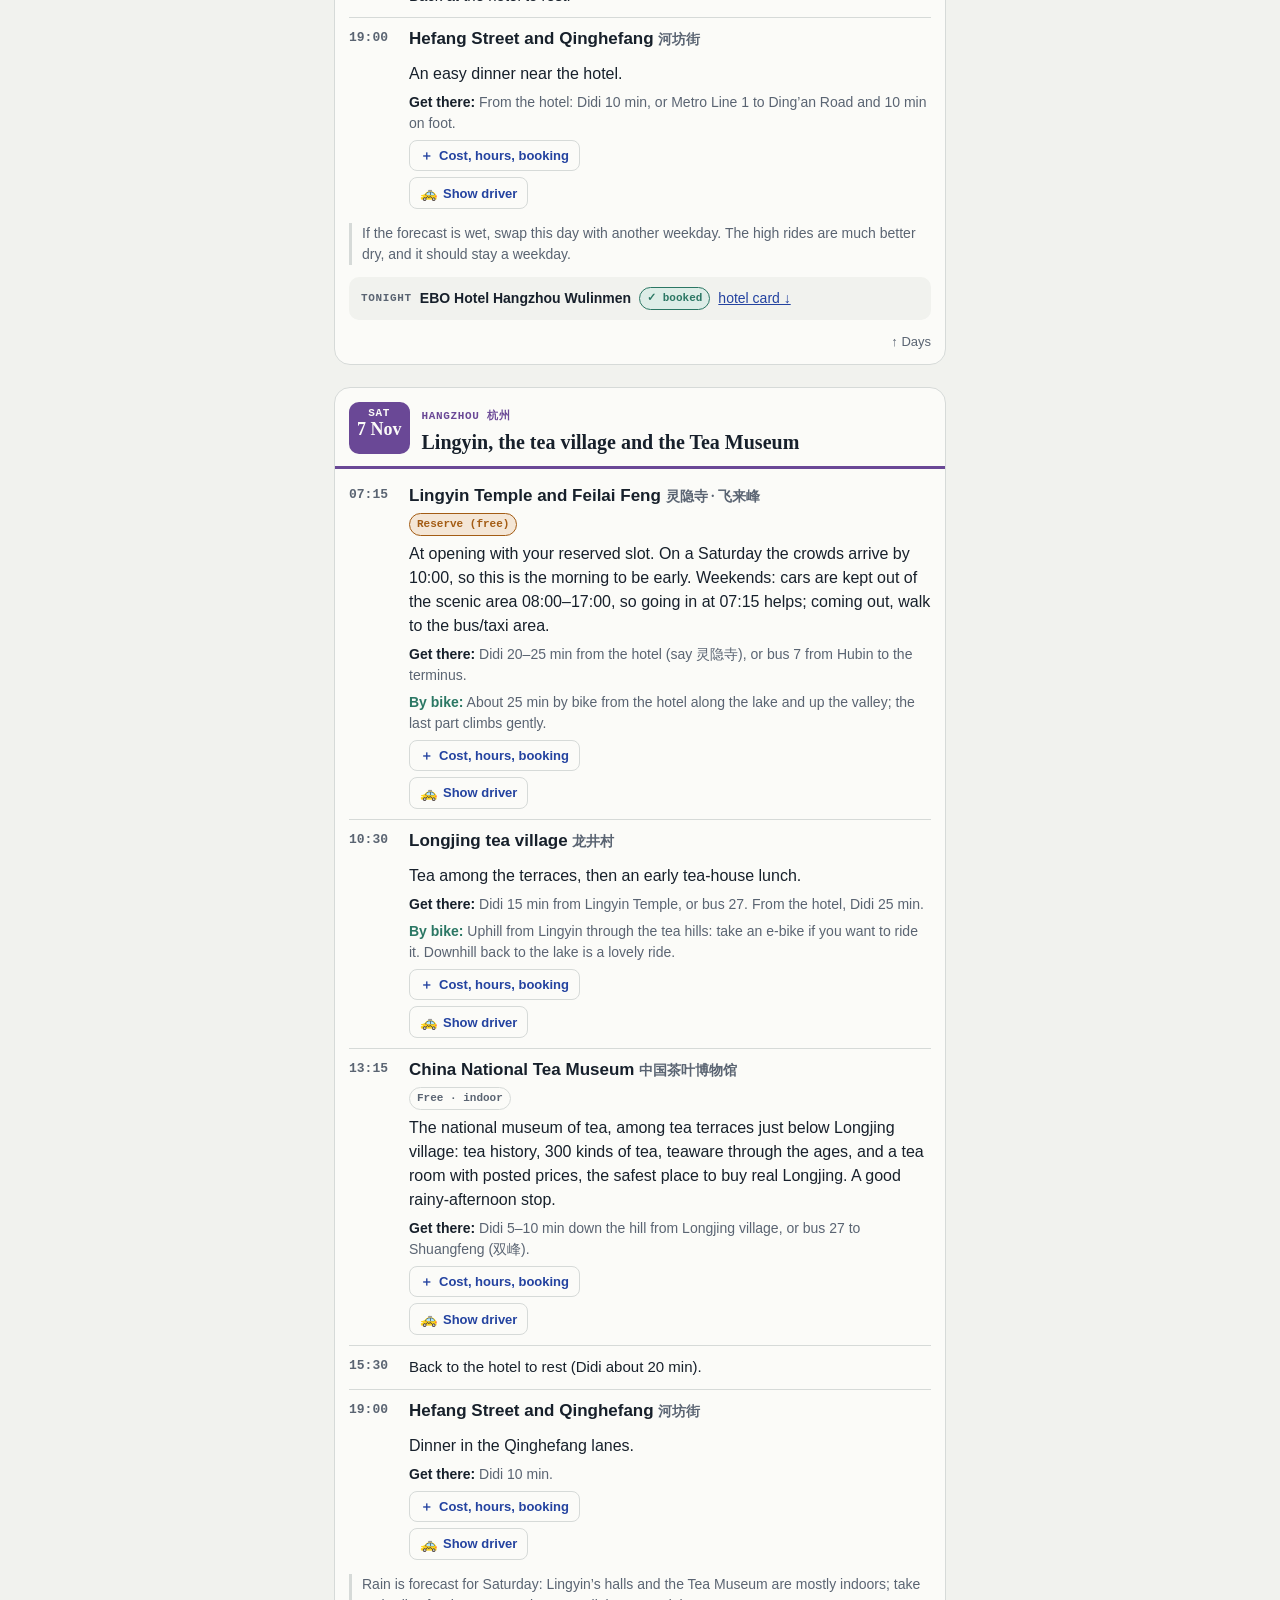
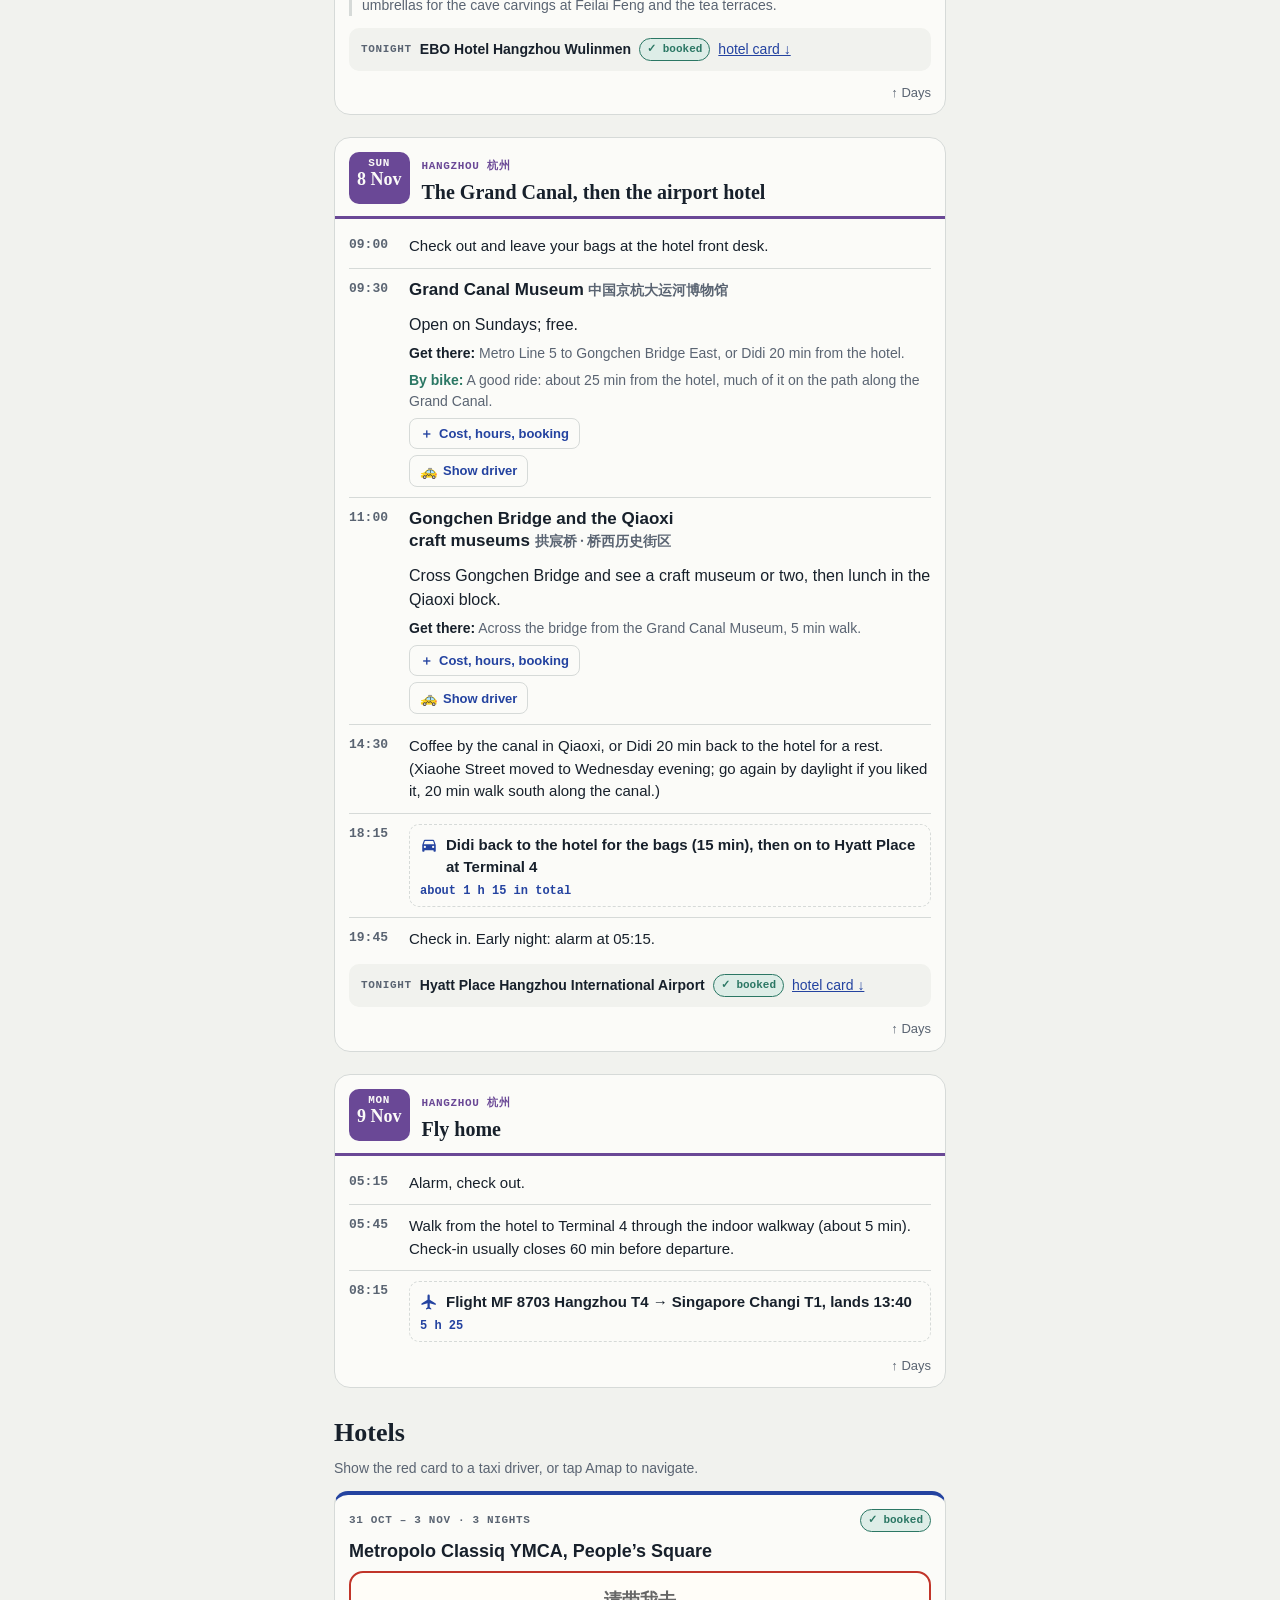
==== commit dc89385f: "Friday: bus alternative to OMG Heartbeat Park Co-Authored-By: Claude Opus 5.5 <noreply@anthropic.com" ====
--- a/src/base-public.html
+++ b/src/base-public.html
@@ -537,7 +537,7 @@
   </section>
 <section class="day" id="d6" data-date="2026-11-06" style="--cc:var(--c-hz)">
     <header class="dh"><div class="date"><span class="wd">Fri</span><span class="dn">6 Nov</span></div><div><span class="city">Hangzhou 杭州</span><h3>OMG Heartbeat Park</h3><div class="chips"><span class="chip hb">心跳 Park day</span><span class="chip">Travel day</span></div></div></header>
-    <ol class="items"><li class="it mv"><span class="t">07:45</span><div class="c"><div class="mvl"><svg viewBox="0 0 24 24" aria-hidden="true"><path fill="currentColor" d="M18.9 6a1.5 1.5 0 0 0-1.4-1h-11a1.5 1.5 0 0 0-1.4 1L3 12v8a1 1 0 0 0 1 1h1a1 1 0 0 0 1-1v-1h12v1a1 1 0 0 0 1 1h1a1 1 0 0 0 1-1v-8l-2.1-6ZM6.5 16a1.5 1.5 0 1 1 0-3 1.5 1.5 0 0 1 0 3Zm11 0a1.5 1.5 0 1 1 0-3 1.5 1.5 0 0 1 0 3ZM5 11l1.5-4.5h11L19 11H5Z"/></svg><span>Didi from the hotel straight to the park: destination OMG心跳乐园 (桐庐县瑶琳镇东琳村). About 90 km, mostly motorway</span></div><div class="meta"><span class="dur">1 h 15 – 1 h 30</span></div></div></li><li class="it note"><span class="t"></span><div class="c"><p><b>Why Didi:</b> door to door it is about as fast as metro + train + taxi (about 2 h with the changes) and much simpler. Didi shows the fixed price before you confirm; expect very roughly ¥250–350 (S$48–67) each way. <b>Train alternative:</b> Metro Line 1 to Hangzhou East, high-speed train to Tonglu (桐庐站, 30–40 min, about ¥40 each, book in Trip.com), then taxi or Didi about 30–40 min to Yaolin.</p></div></li><li class="it stop"><span class="t">09:15</span><div class="c">
+    <ol class="items"><li class="it mv"><span class="t">07:45</span><div class="c"><div class="mvl"><svg viewBox="0 0 24 24" aria-hidden="true"><path fill="currentColor" d="M18.9 6a1.5 1.5 0 0 0-1.4-1h-11a1.5 1.5 0 0 0-1.4 1L3 12v8a1 1 0 0 0 1 1h1a1 1 0 0 0 1-1v-1h12v1a1 1 0 0 0 1 1h1a1 1 0 0 0 1-1v-8l-2.1-6ZM6.5 16a1.5 1.5 0 1 1 0-3 1.5 1.5 0 0 1 0 3Zm11 0a1.5 1.5 0 1 1 0-3 1.5 1.5 0 0 1 0 3ZM5 11l1.5-4.5h11L19 11H5Z"/></svg><span>Didi from the hotel straight to the park: destination OMG心跳乐园 (桐庐县瑶琳镇东琳村). About 90 km, mostly motorway</span></div><div class="meta"><span class="dur">1 h 15 – 1 h 30</span></div></div></li><li class="it note"><span class="t"></span><div class="c"><p><b>Why Didi:</b> door to door it is about as fast as metro + train + taxi (about 2 h with the changes) and much simpler. Didi shows the fixed price before you confirm; expect very roughly ¥250–350 (S$48–67) each way. <b>Train alternative:</b> Metro Line 1 to Hangzhou East, high-speed train to Tonglu (桐庐站, 30–40 min, about ¥40 each, book in Trip.com), then taxi or Didi about 30–40 min to Yaolin (about ¥60–80), or the Y08 tourist bus (瑶琳旅游专线, flat ¥6) from Tonglu Station, which stops at the park. Its timetable is not published online, so ask at the station.</p></div></li><li class="it stop"><span class="t">09:15</span><div class="c">
       <h4>OMG Heartbeat Park <span class="zh">OMG心跳乐园</span></h4>
       <div class="chips"><span class="chip must">Book ahead</span></div>
       <p>Start with the underground river, then up the mountain. Plan 4–5 hours inside.</p>
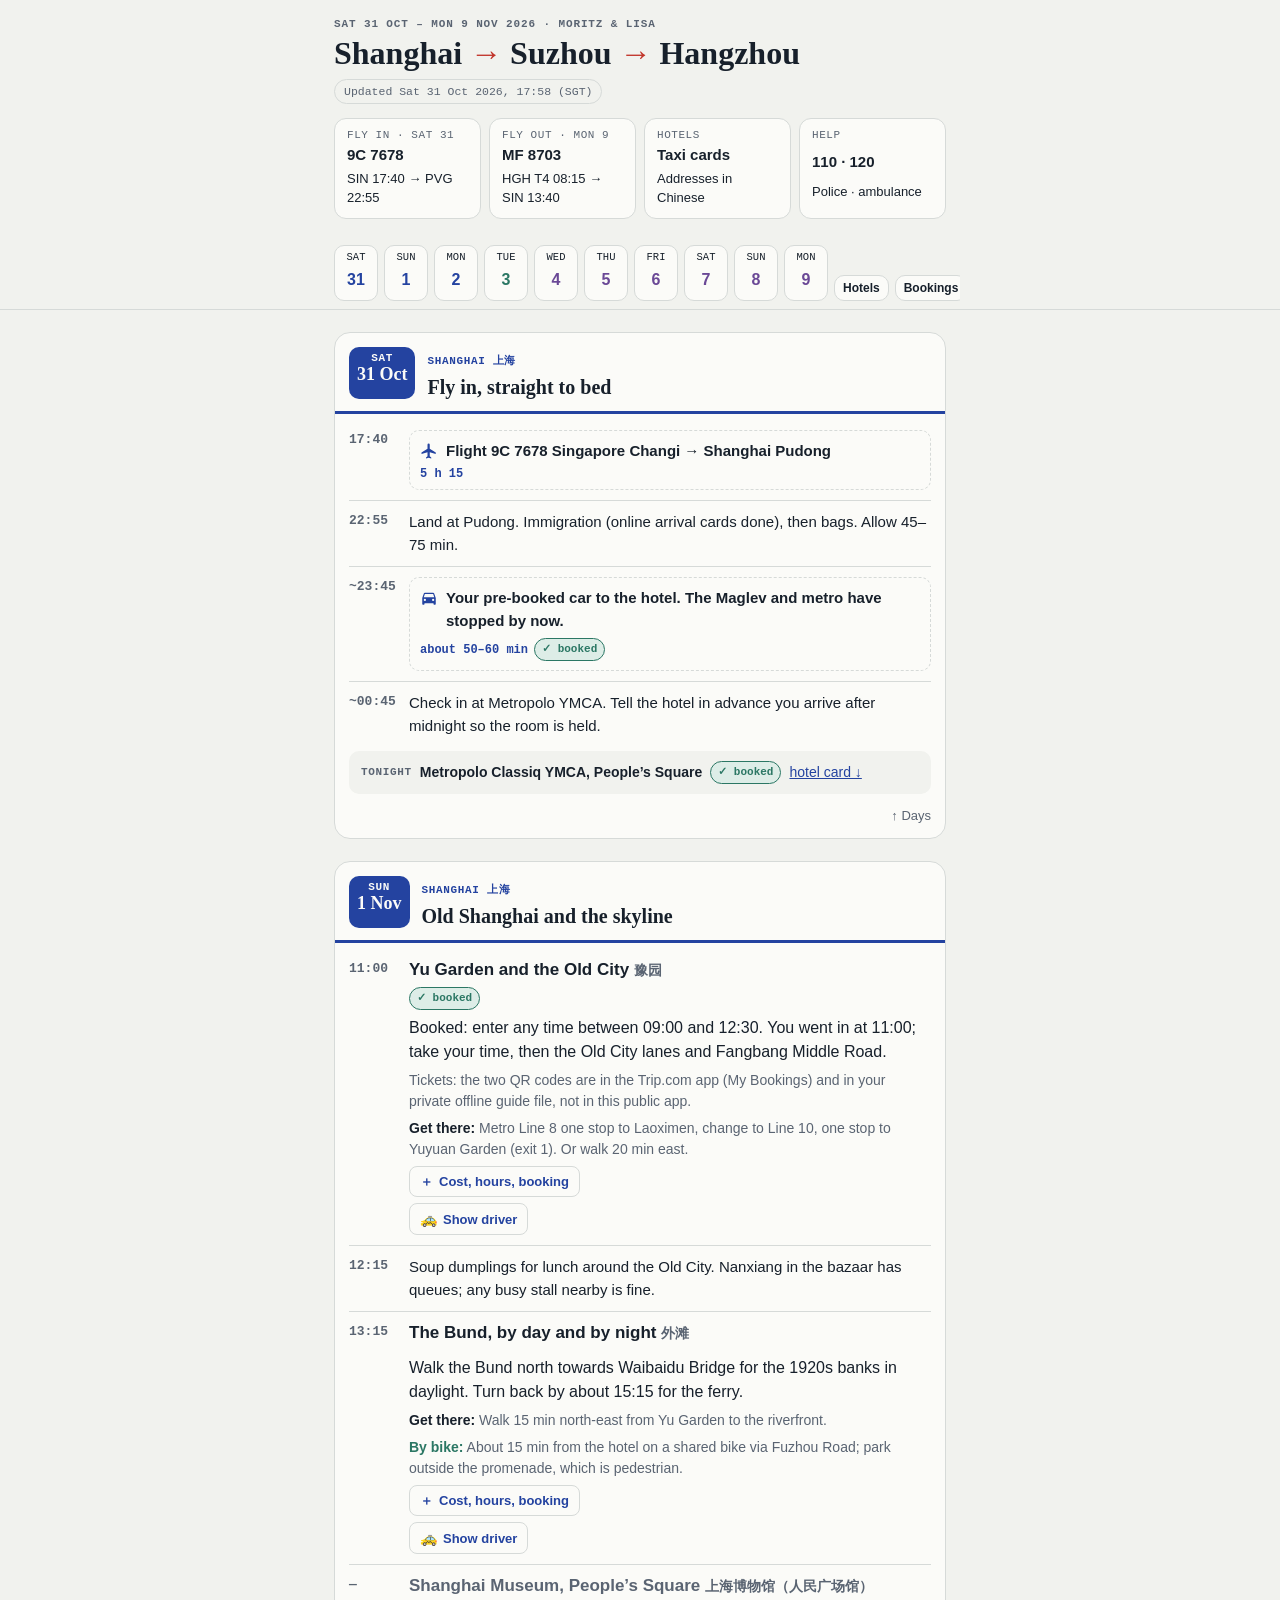
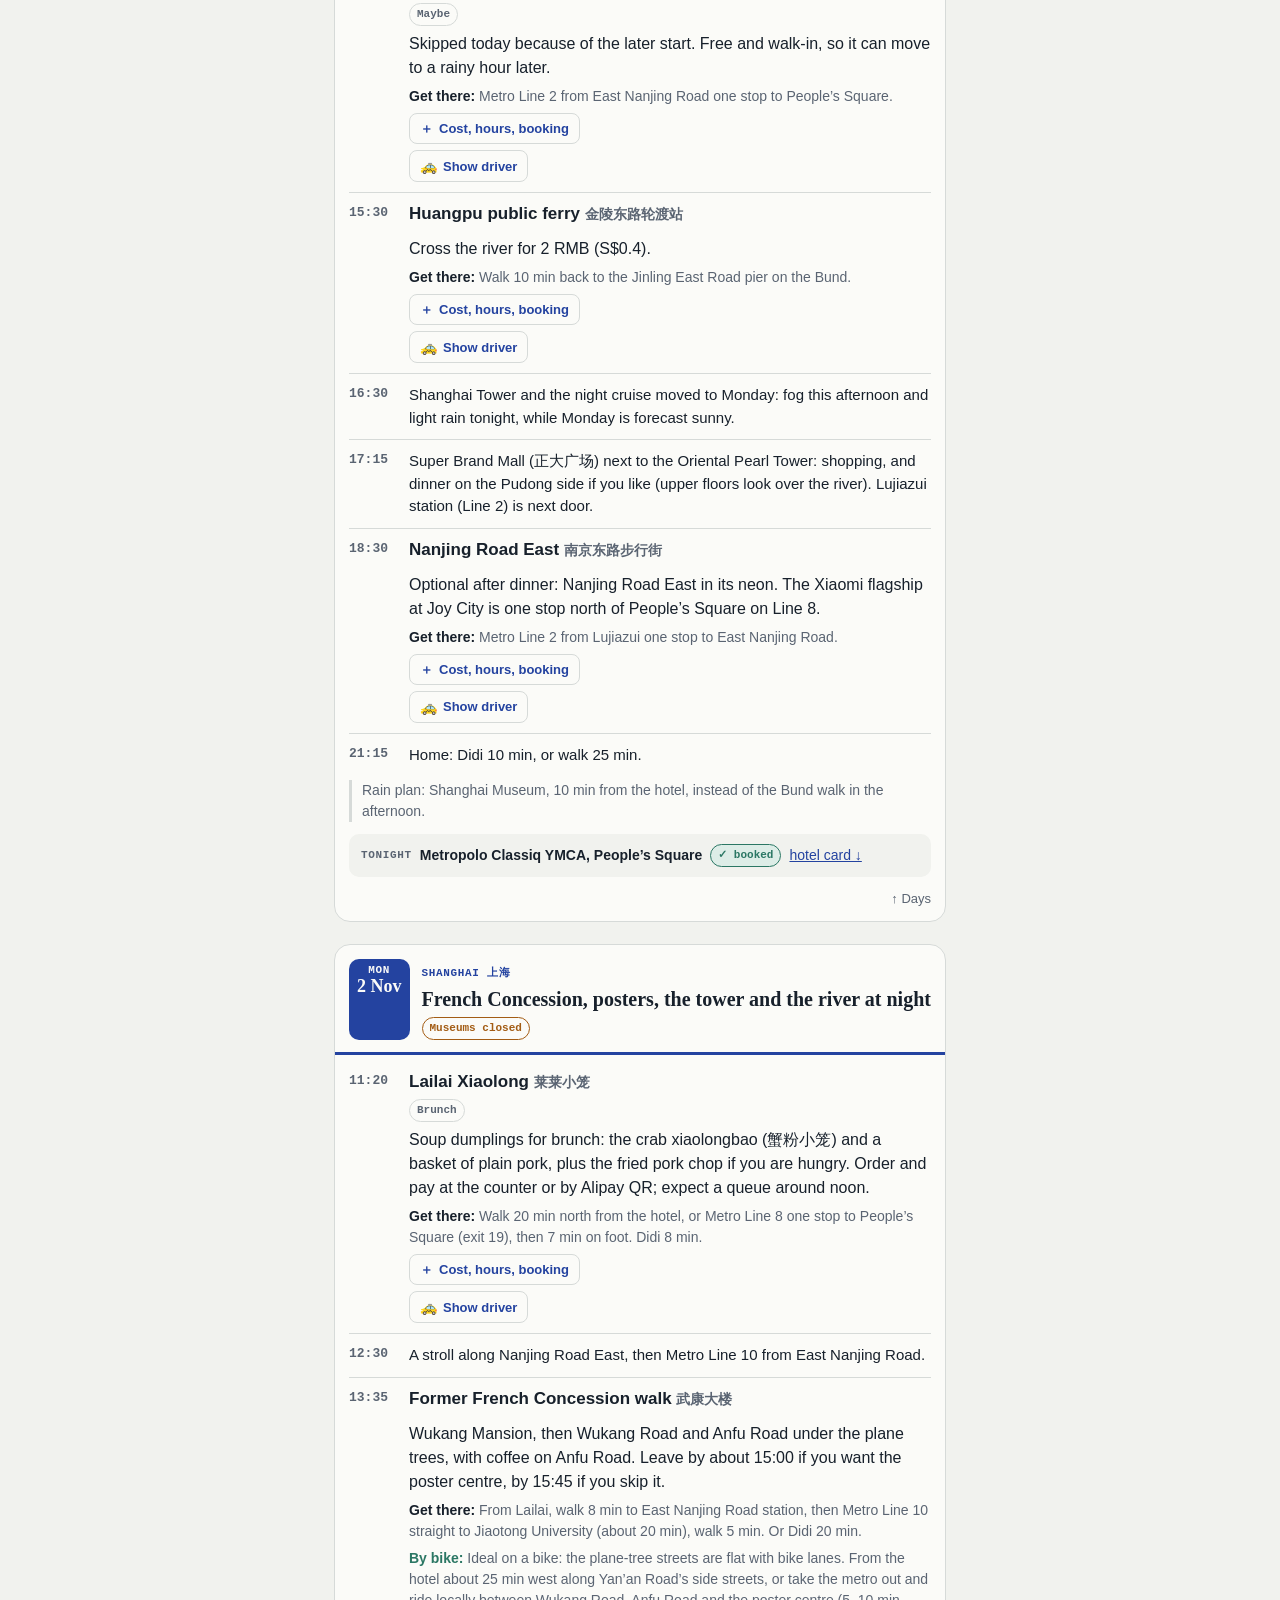
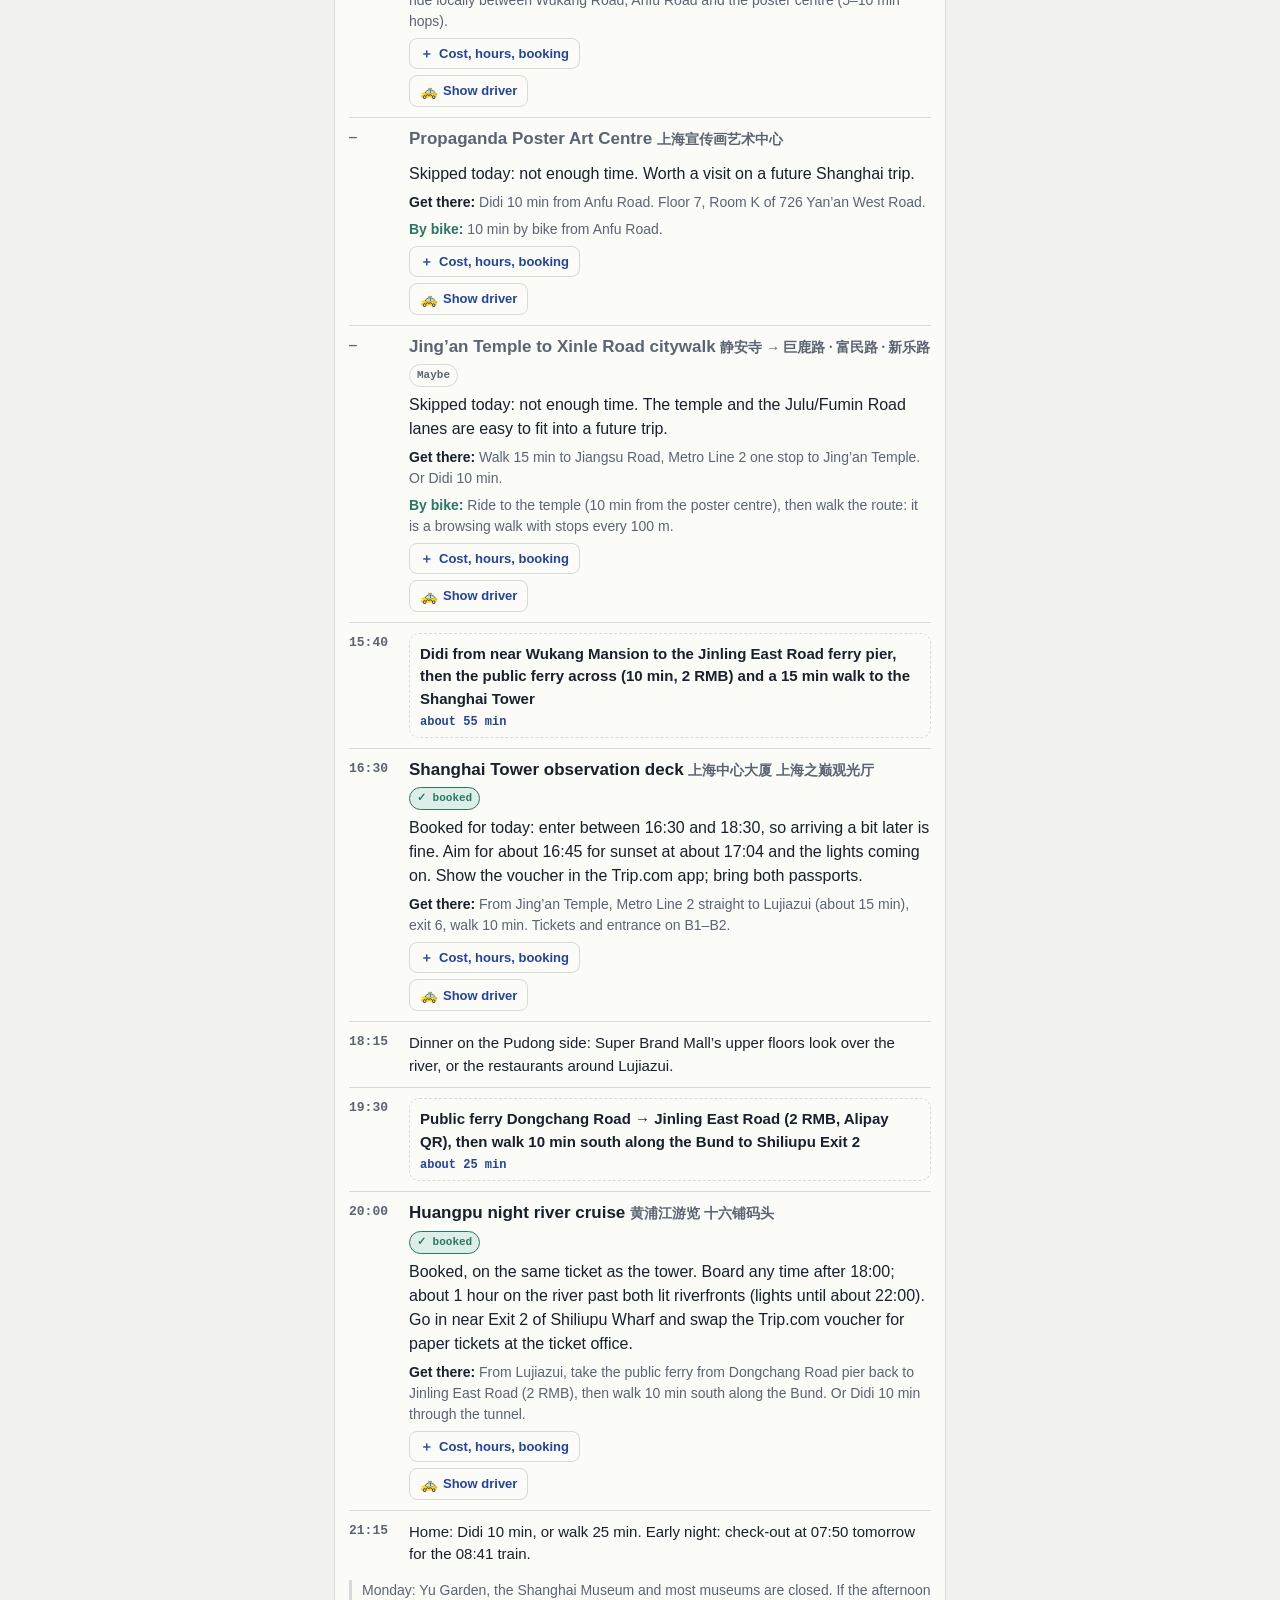
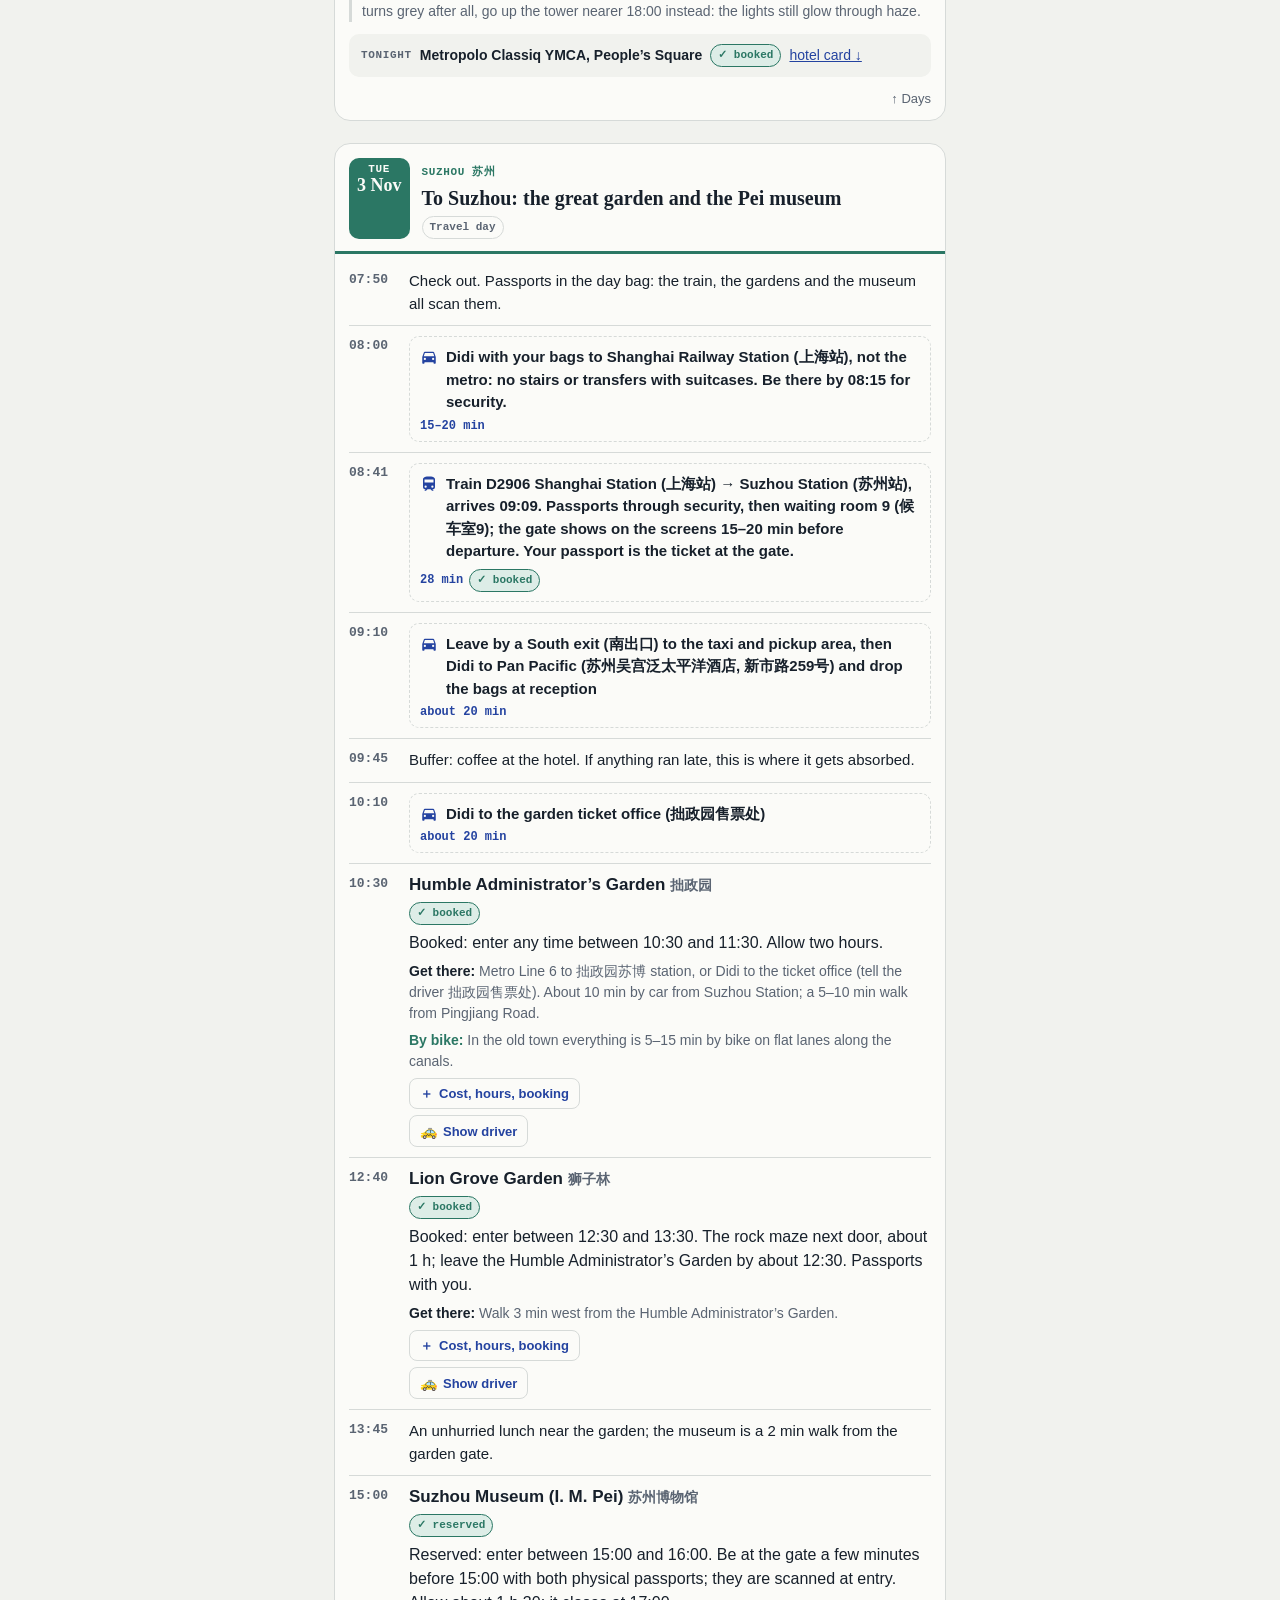
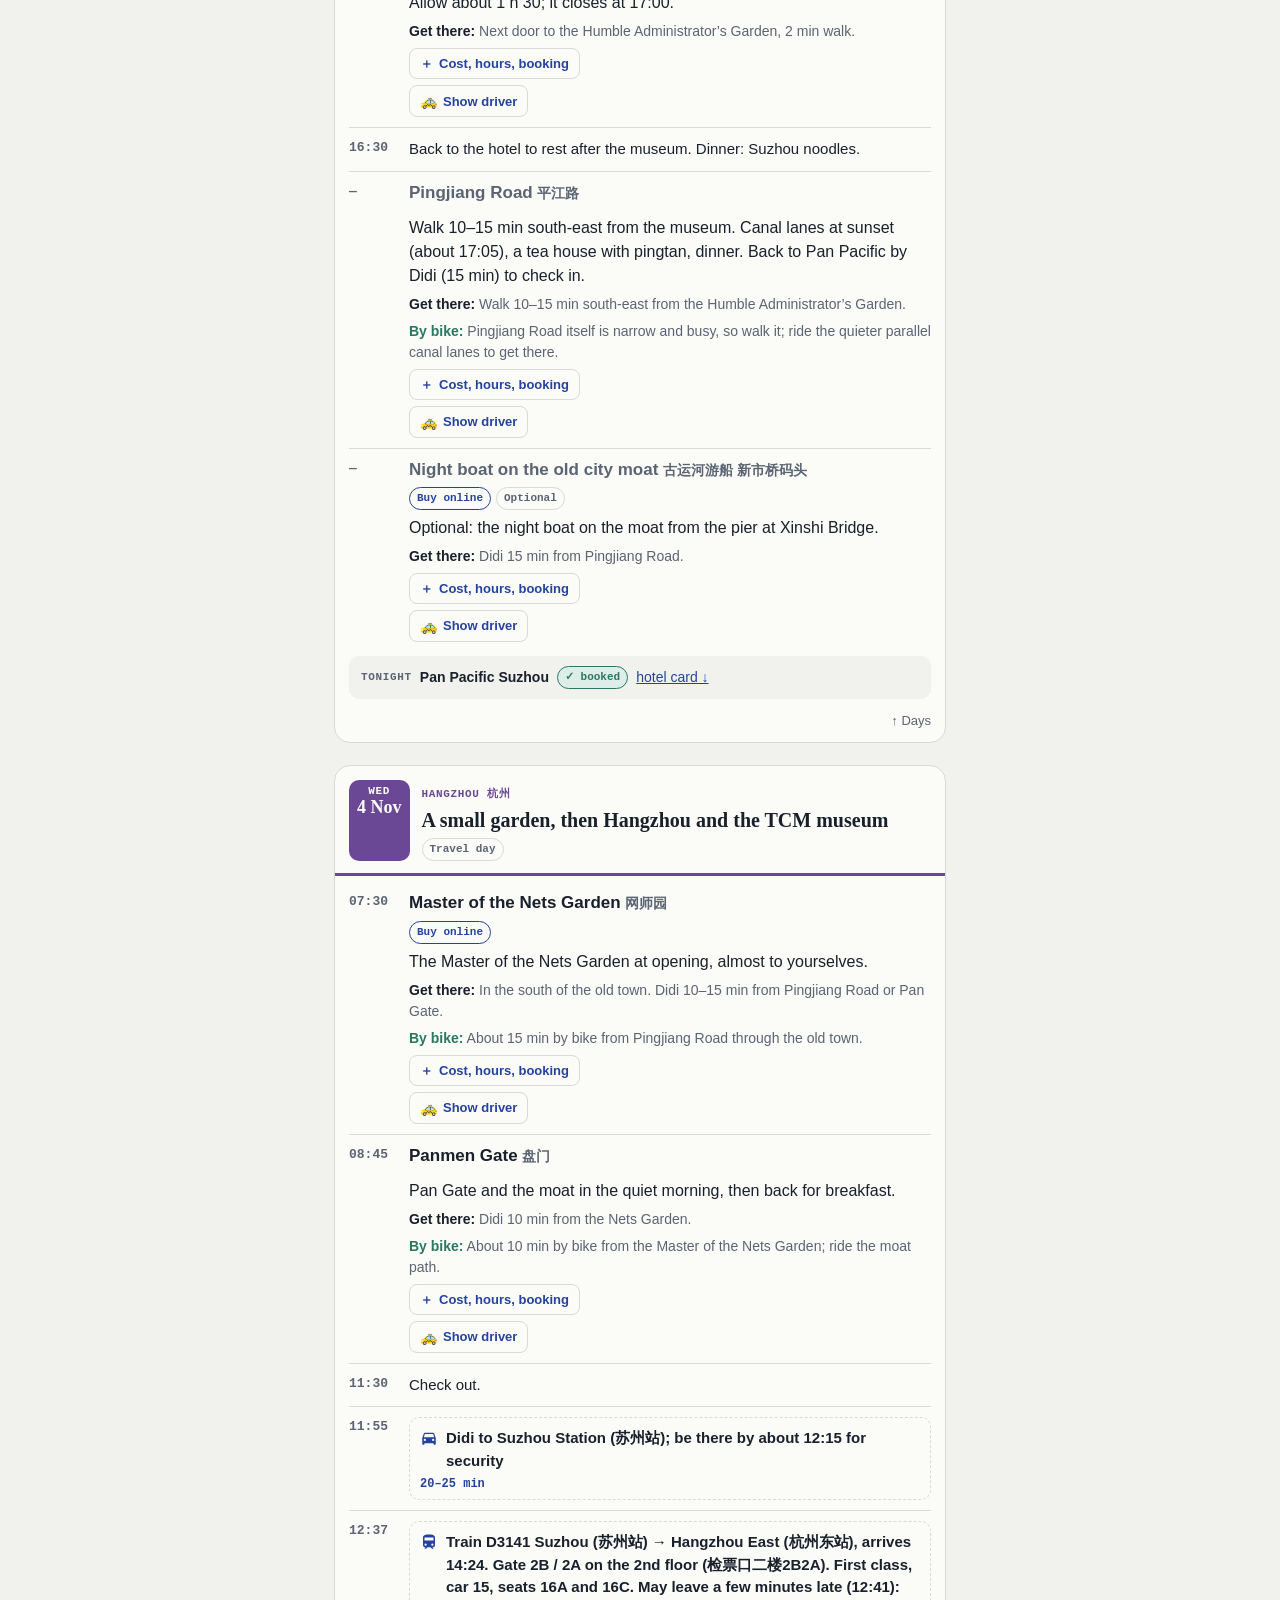
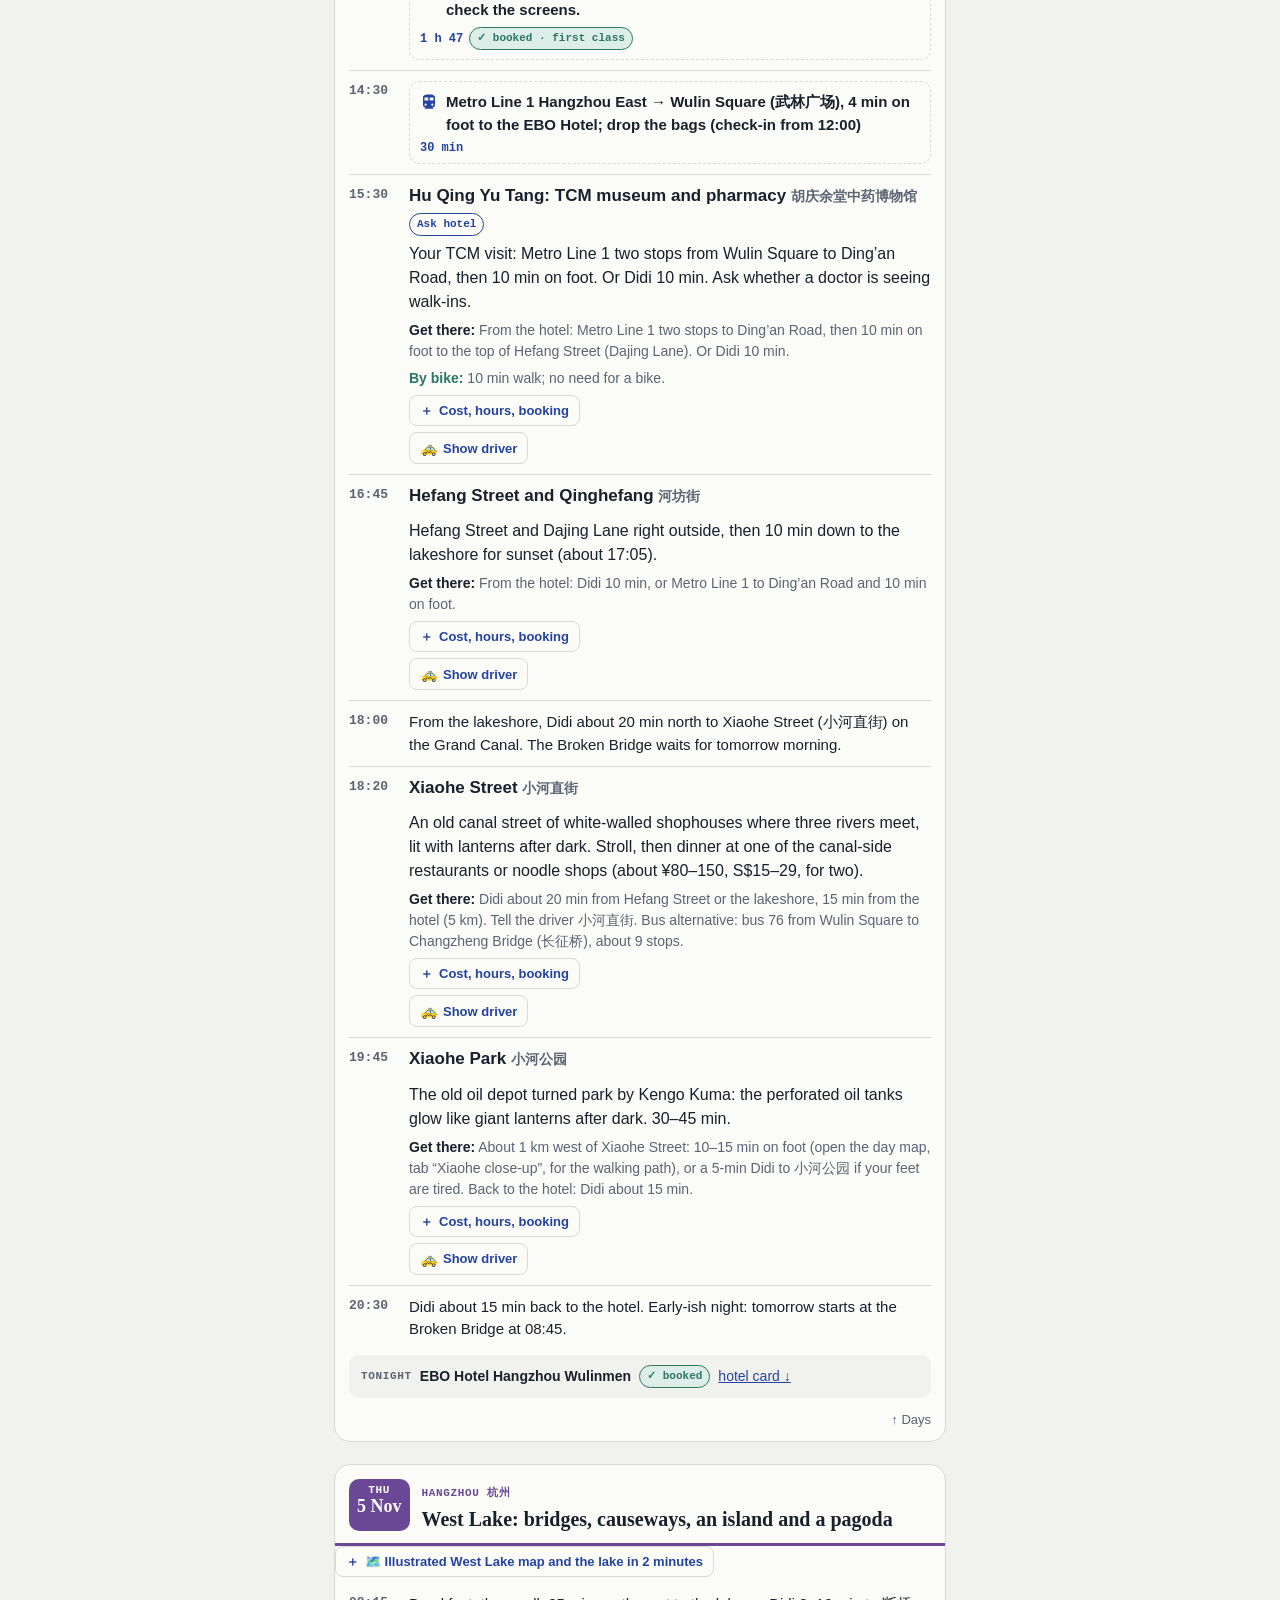
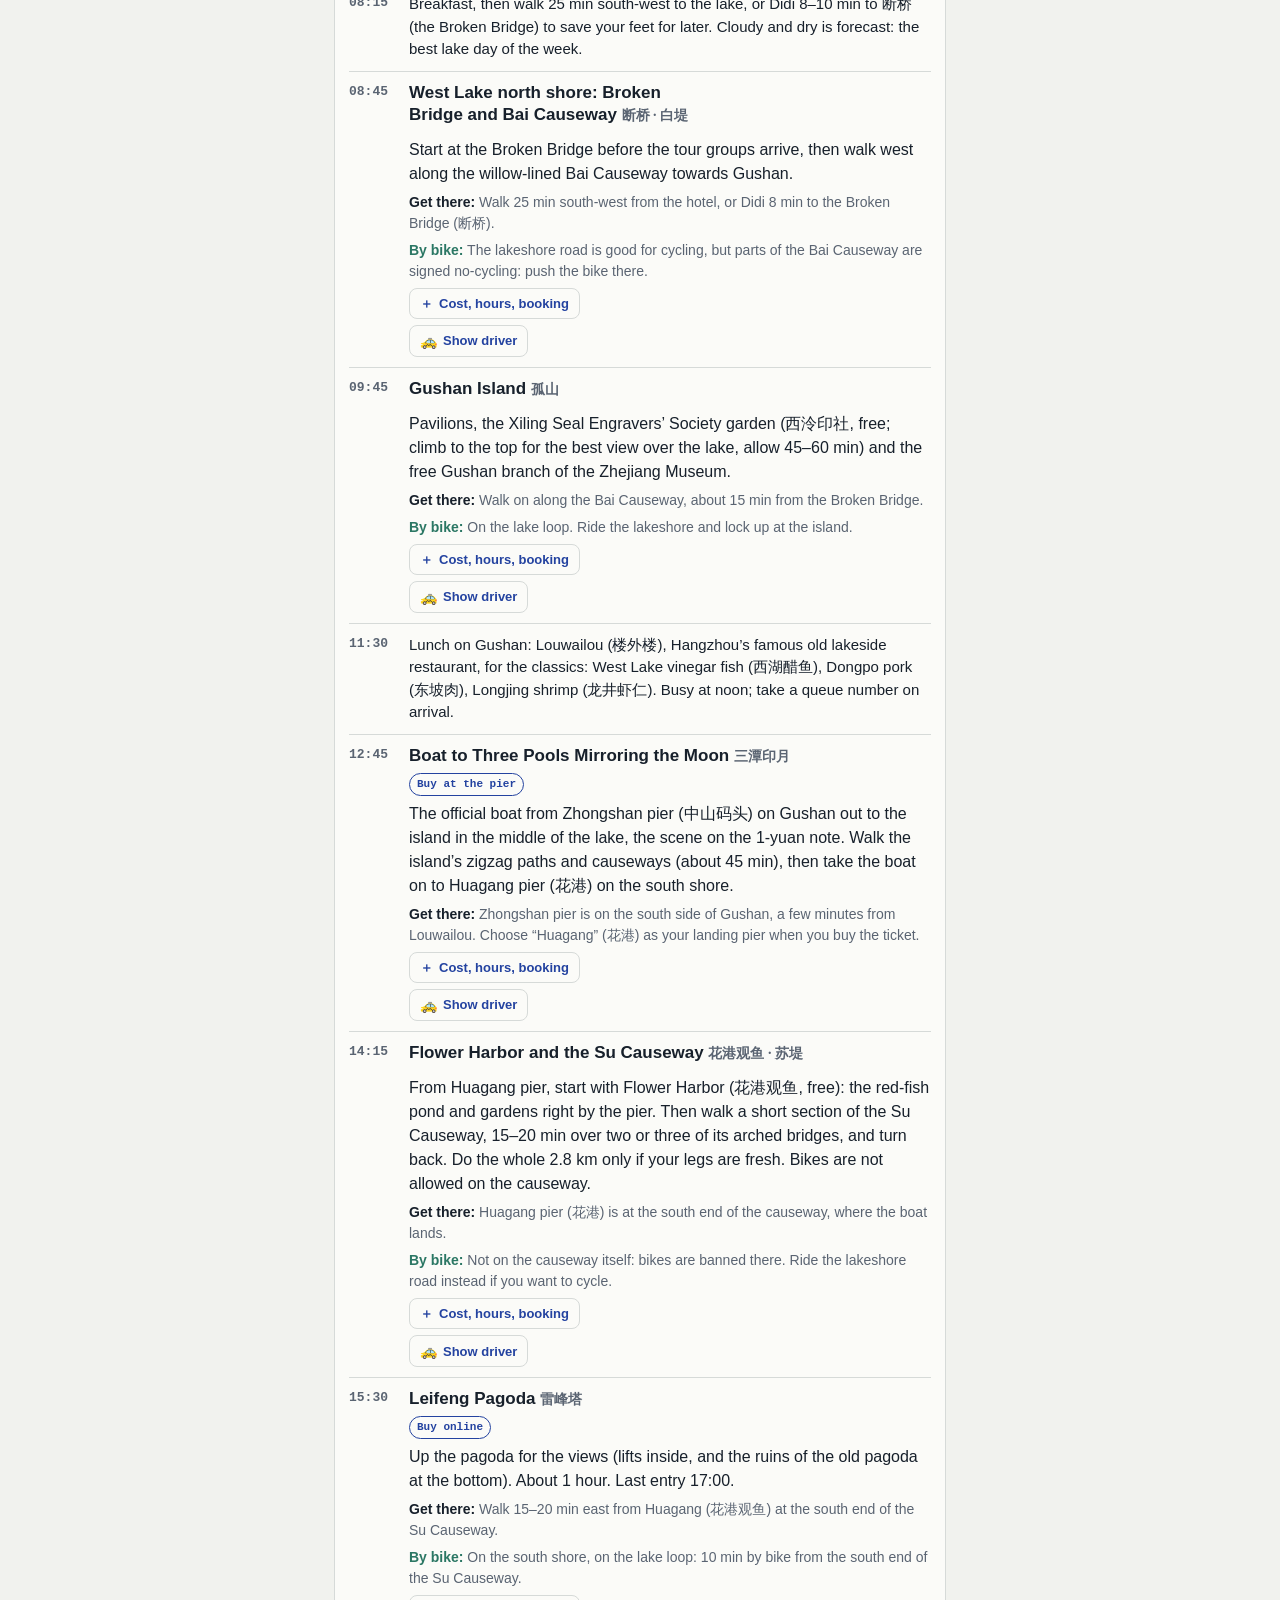
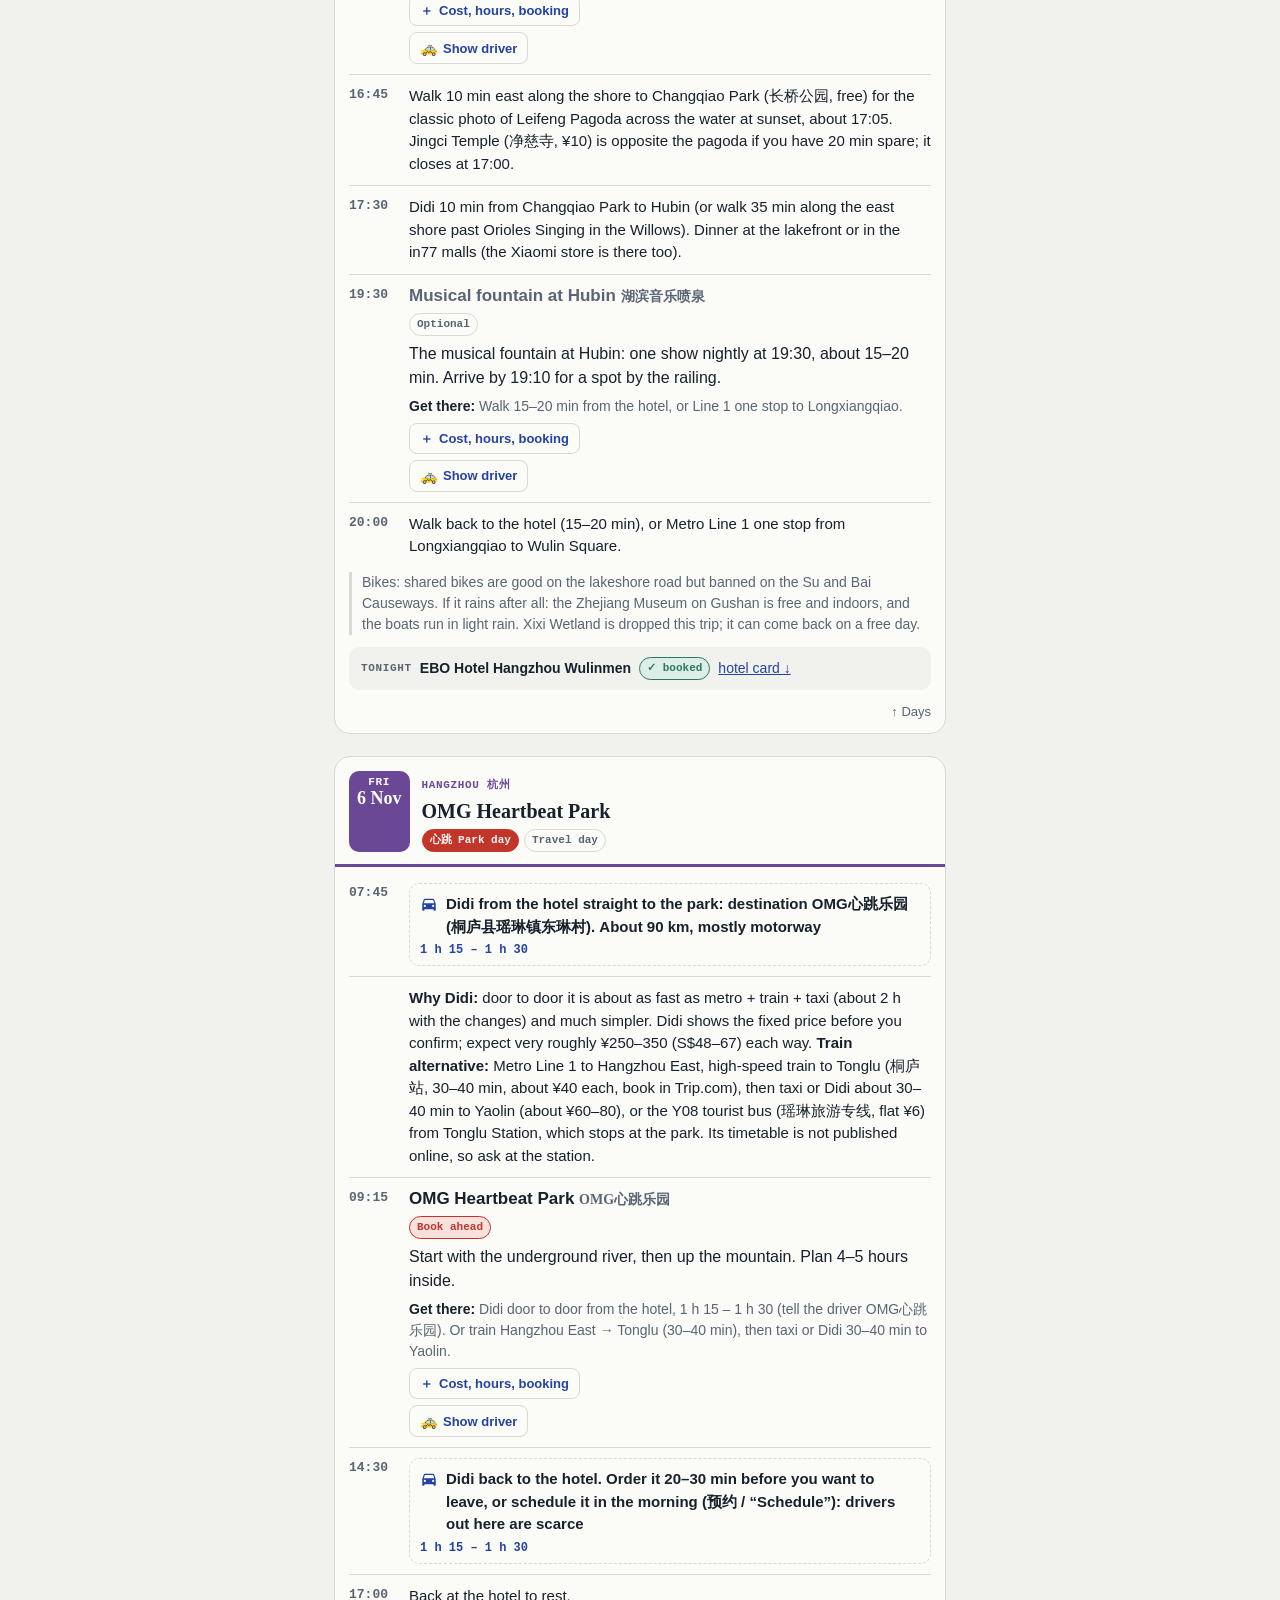
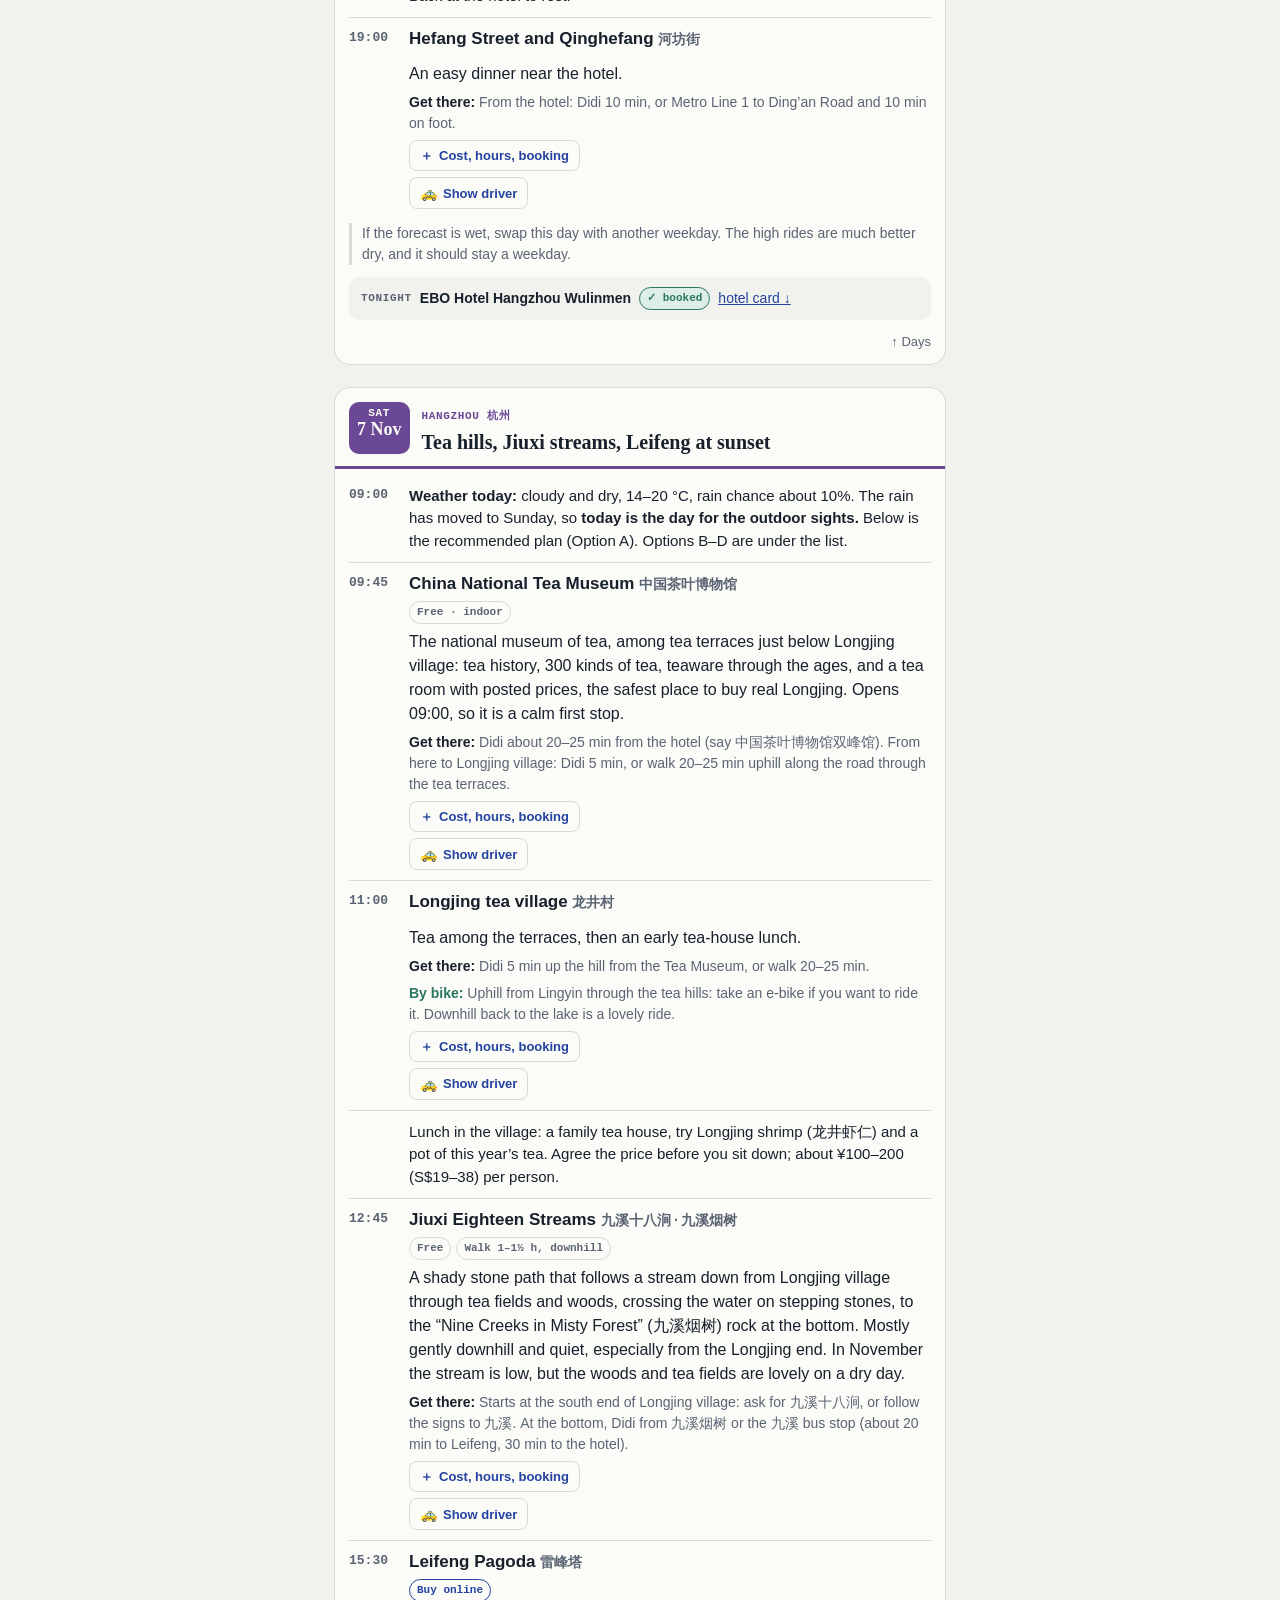
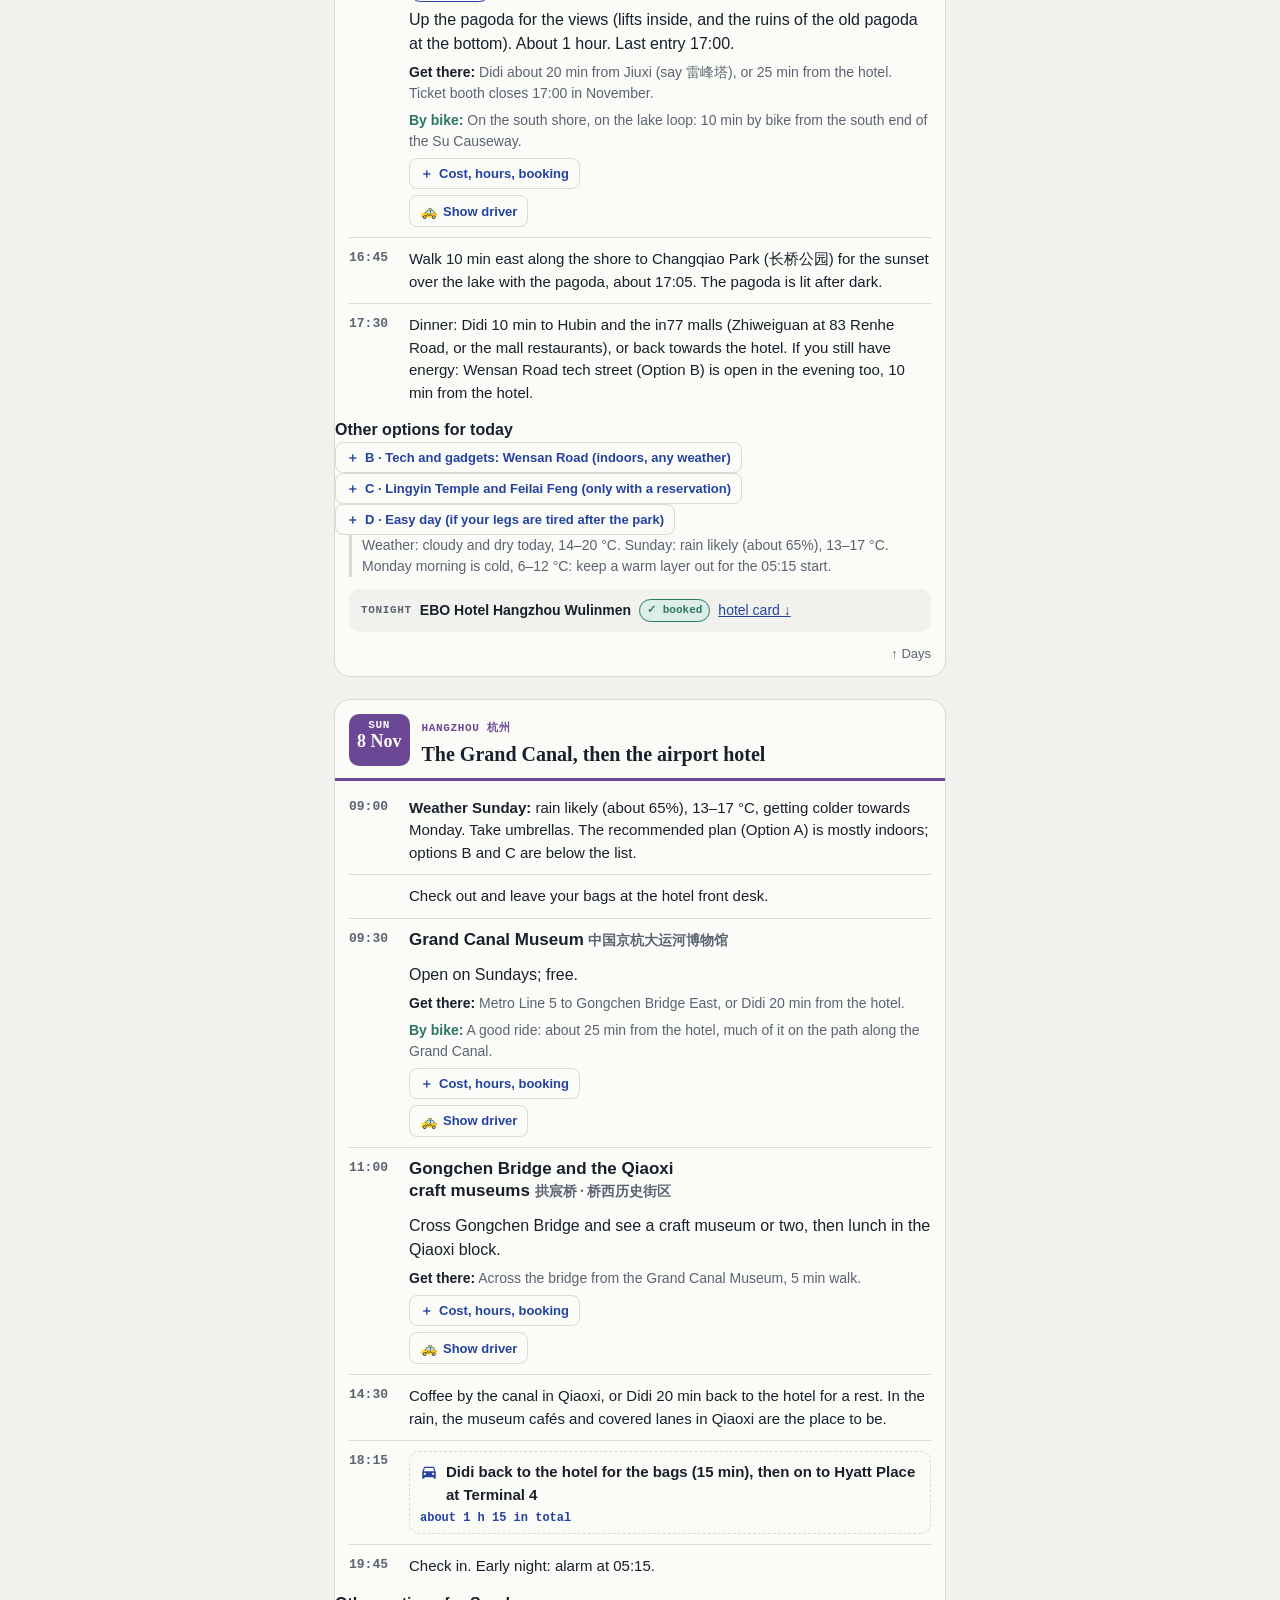
==== commit 7f6e085f: "Sat and Sun: latest weather, recommended plan plus options Co-Authored-By: Claude Opus 5.5 <noreply@" ====
--- a/src/base-public.html
+++ b/src/base-public.html
@@ -565,58 +565,65 @@
     <a class="top" href="#top">↑ Days</a>
   </section>
 <section class="day" id="d7" data-date="2026-11-07" style="--cc:var(--c-hz)">
-    <header class="dh"><div class="date"><span class="wd">Sat</span><span class="dn">7 Nov</span></div><div><span class="city">Hangzhou 杭州</span><h3>Lingyin, the tea village and the Tea Museum</h3></div></header>
-    <ol class="items"><li class="it stop"><span class="t">07:15</span><div class="c">
-      <h4>Lingyin Temple and Feilai Feng <span class="zh">灵隐寺 · 飞来峰</span></h4>
-      <div class="chips"><span class="chip reserve">Reserve (free)</span></div>
-      <p>At opening with your reserved slot. On a Saturday the crowds arrive by 10:00, so this is the morning to be early. Weekends: cars are kept out of the scenic area 08:00–17:00, so going in at 07:15 helps; coming out, walk to the bus/taxi area.</p>
-      <p class="go"><b>Get there:</b> Didi 20–25 min from the hotel (say 灵隐寺), or bus 7 from Hubin to the terminus.</p>
-      <p class="go bike"><b>By bike:</b> About 25 min by bike from the hotel along the lake and up the valley; the last part climbs gently.</p>
-      <details class="more"><summary>Cost, hours, booking</summary><dl>
-        <dt>Cost</dt><dd>Scenic area free since December 2025; the temple halls have their own small ticket</dd><dt>Open</dt><dd>About 07:00–18:00</dd>
-        <dt>Booking</dt><dd>Alipay or WeChat: search the mini-program 杭州灵隐飞来峰, book a time slot with each passport. At least one day ahead; no same-day booking. Physical passport required at the gate.</dd>
-        <dt>What it is</dt><dd>One of China’s great Buddhist temples, in a forested valley, with hundreds of 10th–14th century Buddhas carved into the cliffs of Feilai Feng opposite. Go at opening; it gets very crowded by late morning.</dd></dl></details>
-      <details class="taxi"><summary>Show driver</summary><div class="card"><p class="say">请带我去</p><p class="big">灵隐寺 · 飞来峰</p><p class="en">“Please take me to Lingyin Temple and Feilai Feng”</p><p class="maps"><a href="https://uri.amap.com/search?keyword=%E7%81%B5%E9%9A%90%E5%AF%BA&city=%E6%9D%AD%E5%B7%9E">Amap</a><a href="https://maps.apple.com/?q=%E7%81%B5%E9%9A%90%E5%AF%BA">Apple Maps</a></p></div></details>
-    </div></li><li class="it stop"><span class="t">10:30</span><div class="c">
-      <h4>Longjing tea village <span class="zh">龙井村</span></h4>
-      <div class="chips"></div>
-      <p>Tea among the terraces, then an early tea-house lunch.</p>
-      <p class="go"><b>Get there:</b> Didi 15 min from Lingyin Temple, or bus 27. From the hotel, Didi 25 min.</p>
-      <p class="go bike"><b>By bike:</b> Uphill from Lingyin through the tea hills: take an e-bike if you want to ride it. Downhill back to the lake is a lovely ride.</p>
-      <details class="more"><summary>Cost, hours, booking</summary><dl>
-        <dt>Cost</dt><dd>Lunch and tea about 100–200 RMB (S$19–38) per person</dd><dt>Open</dt><dd>Daytime</dd>
-        <dt>Booking</dt><dd>No booking needed.</dd>
-        <dt>What it is</dt><dd>Hills of terraced tea bushes where Dragon Well green tea grows. Have lunch at a family tea house (try the Longjing shrimp) and a pot of this year’s tea. Agree the price before you sit down.</dd></dl></details>
-      <details class="taxi"><summary>Show driver</summary><div class="card"><p class="say">请带我去</p><p class="big">龙井村</p><p class="en">“Please take me to Longjing tea village”</p><p class="maps"><a href="https://uri.amap.com/search?keyword=%E9%BE%99%E4%BA%95%E6%9D%91&city=%E6%9D%AD%E5%B7%9E">Amap</a><a href="https://maps.apple.com/?q=%E9%BE%99%E4%BA%95%E6%9D%91">Apple Maps</a></p></div></details>
-    </div></li><li class="it stop"><span class="t">13:15</span><div class="c">
+    <header class="dh"><div class="date"><span class="wd">Sat</span><span class="dn">7 Nov</span></div><div><span class="city">Hangzhou 杭州</span><h3>Tea hills, Jiuxi streams, Leifeng at sunset</h3></div></header>
+    <ol class="items"><li class="it note"><span class="t">09:00</span><div class="c"><p><b>Weather today:</b> cloudy and dry, 14–20 °C, rain chance about 10%. The rain has moved to Sunday, so <b>today is the day for the outdoor sights.</b> Below is the recommended plan (Option A). Options B–D are under the list.</p></div></li><li class="it stop"><span class="t">09:45</span><div class="c">
       <h4>China National Tea Museum <span class="zh">中国茶叶博物馆</span></h4>
       <div class="chips"><span class="chip">Free · indoor</span></div>
-      <p>The national museum of tea, among tea terraces just below Longjing village: tea history, 300 kinds of tea, teaware through the ages, and a tea room with posted prices, the safest place to buy real Longjing. A good rainy-afternoon stop.</p>
-      <p class="go"><b>Get there:</b> Didi 5–10 min down the hill from Longjing village, or bus 27 to Shuangfeng (双峰).</p>
+      <p>The national museum of tea, among tea terraces just below Longjing village: tea history, 300 kinds of tea, teaware through the ages, and a tea room with posted prices, the safest place to buy real Longjing. Opens 09:00, so it is a calm first stop.</p>
+      <p class="go"><b>Get there:</b> Didi about 20–25 min from the hotel (say 中国茶叶博物馆双峰馆). From here to Longjing village: Didi 5 min, or walk 20–25 min uphill along the road through the tea terraces.</p>
       <details class="more"><summary>Cost, hours, booking</summary><dl>
         <dt>Cost</dt><dd>Free (bring passports)</dd><dt>Open</dt><dd>09:00–16:30</dd>
         <dt>Booking</dt><dd>Weekends may need a free reservation in the 中国茶叶博物馆 mini-program (WeChat/Alipay); check this morning.</dd></dl></details>
       <details class="taxi"><summary>Show driver</summary><div class="card"><p class="say">请带我去</p><p class="big">中国茶叶博物馆（双峰馆）</p><p class="addr">龙井路88号</p><p class="en">“Please take me to the China National Tea Museum, 88 Longjing Road”</p><p class="maps"><a href="https://uri.amap.com/search?keyword=%E4%B8%AD%E5%9B%BD%E8%8C%B6%E5%8F%B6%E5%8D%9A%E7%89%A9%E9%A6%86&city=%E6%9D%AD%E5%B7%9E">Amap</a><a href="https://maps.apple.com/?q=%E4%B8%AD%E5%9B%BD%E8%8C%B6%E5%8F%B6%E5%8D%9A%E7%89%A9%E9%A6%86">Apple Maps</a></p></div></details>
-    </div></li><li class="it note"><span class="t">15:30</span><div class="c"><p>Back to the hotel to rest (Didi about 20 min).</p></div></li><li class="it stop"><span class="t">19:00</span><div class="c">
-      <h4>Hefang Street and Qinghefang <span class="zh">河坊街</span></h4>
-      <div class="chips"></div>
-      <p>Dinner in the Qinghefang lanes.</p>
-      <p class="go"><b>Get there:</b> Didi 10 min.</p>
-      
-      <details class="more"><summary>Cost, hours, booking</summary><dl>
-        <dt>Cost</dt><dd>Free</dd><dt>Open</dt><dd>Best in the evening</dd>
-        <dt>Booking</dt><dd>No booking needed.</dd>
-        <dt>What it is</dt><dd>An old commercial street of traditional shops, pharmacies and snack stalls. Busy and touristy, good for an evening wander and street food.</dd></dl></details>
-      <details class="taxi"><summary>Show driver</summary><div class="card"><p class="say">请带我去</p><p class="big">河坊街</p><p class="en">“Please take me to Hefang Street and Qinghefang”</p><p class="maps"><a href="https://uri.amap.com/search?keyword=%E6%B2%B3%E5%9D%8A%E8%A1%97&city=%E6%9D%AD%E5%B7%9E">Amap</a><a href="https://maps.apple.com/?q=%E6%B2%B3%E5%9D%8A%E8%A1%97">Apple Maps</a></p></div></details>
-    </div></li></ol>
-    
-    <p class="rain">Rain is forecast for Saturday: Lingyin’s halls and the Tea Museum are mostly indoors; take umbrellas for the cave carvings at Feilai Feng and the tea terraces.</p>
+    </div></li><li class="it stop"><span class="t">11:00</span><div class="c">
+      <h4>Longjing tea village <span class="zh">龙井村</span></h4>
+      <div class="chips"></div>
+      <p>Tea among the terraces, then an early tea-house lunch.</p>
+      <p class="go"><b>Get there:</b> Didi 5 min up the hill from the Tea Museum, or walk 20–25 min.</p>
+      <p class="go bike"><b>By bike:</b> Uphill from Lingyin through the tea hills: take an e-bike if you want to ride it. Downhill back to the lake is a lovely ride.</p>
+      <details class="more"><summary>Cost, hours, booking</summary><dl>
+        <dt>Cost</dt><dd>Lunch and tea about 100–200 RMB (S$19–38) per person</dd><dt>Open</dt><dd>Daytime</dd>
+        <dt>Booking</dt><dd>No booking needed.</dd>
+        <dt>What it is</dt><dd>Hills of terraced tea bushes where Dragon Well green tea grows. Have lunch at a family tea house (try the Longjing shrimp) and a pot of this year’s tea. Agree the price before you sit down.</dd></dl></details>
+      <details class="taxi"><summary>Show driver</summary><div class="card"><p class="say">请带我去</p><p class="big">龙井村</p><p class="en">“Please take me to Longjing tea village”</p><p class="maps"><a href="https://uri.amap.com/search?keyword=%E9%BE%99%E4%BA%95%E6%9D%91&city=%E6%9D%AD%E5%B7%9E">Amap</a><a href="https://maps.apple.com/?q=%E9%BE%99%E4%BA%95%E6%9D%91">Apple Maps</a></p></div></details>
+    </div></li><li class="it note"><span class="t"></span><div class="c"><p>Lunch in the village: a family tea house, try Longjing shrimp (龙井虾仁) and a pot of this year’s tea. Agree the price before you sit down; about ¥100–200 (S$19–38) per person.</p></div></li><li class="it stop"><span class="t">12:45</span><div class="c">
+      <h4>Jiuxi Eighteen Streams <span class="zh">九溪十八涧 · 九溪烟树</span></h4>
+      <div class="chips"><span class="chip">Free</span><span class="chip">Walk 1–1½ h, downhill</span></div>
+      <p>A shady stone path that follows a stream down from Longjing village through tea fields and woods, crossing the water on stepping stones, to the “Nine Creeks in Misty Forest” (九溪烟树) rock at the bottom. Mostly gently downhill and quiet, especially from the Longjing end. In November the stream is low, but the woods and tea fields are lovely on a dry day.</p>
+      <p class="go"><b>Get there:</b> Starts at the south end of Longjing village: ask for 九溪十八涧, or follow the signs to 九溪. At the bottom, Didi from 九溪烟树 or the 九溪 bus stop (about 20 min to Leifeng, 30 min to the hotel).</p>
+      <details class="more"><summary>Cost, hours, booking</summary><dl><dt>Cost</dt><dd>Free</dd><dt>Open</dt><dd>Always open; go in daylight</dd><dt>Booking</dt><dd>No booking needed.</dd><dt>Bring</dt><dd>Water and snacks: there is little food along the way. Shoes with grip, the stepping stones can be slippery.</dd><dt>Tip</dt><dd>Villagers along the way may invite you in for tea: polite but it is a sales pitch. Buy tea at the Tea Museum instead.</dd></dl></details>
+      <details class="taxi"><summary>Show driver</summary><div class="card"><p class="say">请带我去</p><p class="big">九溪烟树</p><p class="en">“Please take me to Nine Creeks in Misty Forest (Jiuxi)”</p><p class="maps"><a href="https://uri.amap.com/search?keyword=%E4%B9%9D%E6%BA%AA%E7%83%9F%E6%A0%91&city=%E6%9D%AD%E5%B7%9E">Amap</a><a href="https://maps.apple.com/?q=%E4%B9%9D%E6%BA%AA%E7%83%9F%E6%A0%91%20%E6%9D%AD%E5%B7%9E">Apple Maps</a></p></div></details>
+    </div></li><li class="it stop"><span class="t">15:30</span><div class="c">
+      <h4>Leifeng Pagoda <span class="zh">雷峰塔</span></h4>
+      <div class="chips"><span class="chip adv">Buy online</span></div>
+      <p>Up the pagoda for the views (lifts inside, and the ruins of the old pagoda at the bottom). About 1 hour. Last entry 17:00.</p>
+      <p class="go"><b>Get there:</b> Didi about 20 min from Jiuxi (say 雷峰塔), or 25 min from the hotel. Ticket booth closes 17:00 in November.</p>
+      <p class="go bike"><b>By bike:</b> On the south shore, on the lake loop: 10 min by bike from the south end of the Su Causeway.</p>
+      <details class="more"><summary>Cost, hours, booking</summary><dl>
+        <dt>Cost</dt><dd>About 40 RMB (S$7.7)</dd><dt>Open</dt><dd>About 08:00–17:30 in November</dd>
+        <dt>Booking</dt><dd>Trip.com or at the gate. Same day.</dd>
+        <dt>What it is</dt><dd>A rebuilt pagoda on the south shore with an escalator to the top and a wide view over the lake. Best near sunset (about 17:05).</dd></dl></details>
+      <details class="taxi"><summary>Show driver</summary><div class="card"><p class="say">请带我去</p><p class="big">雷峰塔</p><p class="en">“Please take me to Leifeng Pagoda”</p><p class="maps"><a href="https://uri.amap.com/search?keyword=%E9%9B%B7%E5%B3%B0%E5%A1%94&city=%E6%9D%AD%E5%B7%9E">Amap</a><a href="https://maps.apple.com/?q=%E9%9B%B7%E5%B3%B0%E5%A1%94">Apple Maps</a></p></div></details>
+    </div></li><li class="it note"><span class="t">16:45</span><div class="c"><p>Walk 10 min east along the shore to Changqiao Park (长桥公园) for the sunset over the lake with the pagoda, about 17:05. The pagoda is lit after dark.</p></div></li><li class="it note"><span class="t">17:30</span><div class="c"><p>Dinner: Didi 10 min to Hubin and the in77 malls (Zhiweiguan at 83 Renhe Road, or the mall restaurants), or back towards the hotel. If you still have energy: Wensan Road tech street (Option B) is open in the evening too, 10 min from the hotel.</p></div></li></ol>
+    <div class="opts"><h4>Other options for today</h4>
+      <details class="more"><summary><span><b>B · Tech and gadgets: Wensan Road</b> (indoors, any weather)</span></summary>
+        <p>The old electronics street, now the <b>Wensan Digital Life District</b> (文三数字生活街区). <b>文三Tech-Mall</b> sells Hangzhou-made gadgets you can take home: AI glasses, portable screens, smart-home kit, about 50 brands. The <b>文三未来科技体验中心</b> (Future Technology Experience Center) lets you try robot dogs, Unitree robots and brain-computer interfaces; book a slot in the WeChat mini-program <b>文三GO</b>.</p>
+        <p><b>How it fits:</b> do it this evening after dinner, or swap it for Leifeng this afternoon (Didi 25 min from Jiuxi). Or keep it for Sunday morning, when it rains.</p>
+        <p class="go"><b>Get there:</b> Didi 10 min from the hotel (say 文三路 数字生活街区). <a href="https://uri.amap.com/search?keyword=%E6%96%87%E4%B8%89%E6%95%B0%E5%AD%97%E7%94%9F%E6%B4%BB%E8%A1%97%E5%8C%BA&city=%E6%9D%AD%E5%B7%9E">Amap</a></p></details>
+      <details class="more"><summary><span><b>C · Lingyin Temple and Feilai Feng</b> (only with a reservation)</span></summary>
+        <p>Hangzhou’s great Buddhist temple in a forested valley, with hundreds of 10th–14th-century Buddhas carved into the cliffs opposite. The scenic area is free but needs a time-slot reservation <b>at least one day ahead</b> in the Alipay/WeChat mini-program <b>杭州灵隐飞来峰</b>, with passports. If you did not book yesterday, you cannot go today.</p>
+        <p><b>How it fits:</b> if you have a slot, start there (Didi 20–25 min), then Didi 15 min to Longjing village and continue with Option A from lunch. Expect big crowds on a Saturday. Cars are kept out 08:00–17:00 at weekends, so the Didi drops you at the edge.</p>
+        <p class="go"><a href="https://uri.amap.com/search?keyword=%E7%81%B5%E9%9A%90%E5%AF%BA&city=%E6%9D%AD%E5%B7%9E">Amap</a></p></details>
+      <details class="more"><summary><span><b>D · Easy day</b> (if your legs are tired after the park)</span></summary>
+        <p>Sleep in, then the Tea Museum and Longjing village only (Didi both ways, about 2–3 h in total). In the afternoon: Leifeng Pagoda (it has lifts) and the Changqiao sunset, or Hubin and the in77 malls.</p></details>
+    </div>
+    <p class="rain">Weather: cloudy and dry today, 14–20 °C. Sunday: rain likely (about 65%), 13–17 °C. Monday morning is cold, 6–12 °C: keep a warm layer out for the 05:15 start.</p>
     <div class="tonight"><span class="lbl">Tonight</span> <b>EBO Hotel Hangzhou Wulinmen</b> <span class="chip ok">✓ booked</span> <a href="#hotel-hz">hotel card ↓</a></div>
     <a class="top" href="#top">↑ Days</a>
   </section>
 <section class="day" id="d8" data-date="2026-11-08" style="--cc:var(--c-hz)">
     <header class="dh"><div class="date"><span class="wd">Sun</span><span class="dn">8 Nov</span></div><div><span class="city">Hangzhou 杭州</span><h3>The Grand Canal, then the airport hotel</h3></div></header>
-    <ol class="items"><li class="it note"><span class="t">09:00</span><div class="c"><p>Check out and leave your bags at the hotel front desk.</p></div></li><li class="it stop"><span class="t">09:30</span><div class="c">
+    <ol class="items"><li class="it note"><span class="t">09:00</span><div class="c"><p><b>Weather Sunday:</b> rain likely (about 65%), 13–17 °C, getting colder towards Monday. Take umbrellas. The recommended plan (Option A) is mostly indoors; options B and C are below the list.</p></div></li><li class="it note"><span class="t"></span><div class="c"><p>Check out and leave your bags at the hotel front desk.</p></div></li><li class="it stop"><span class="t">09:30</span><div class="c">
       <h4>Grand Canal Museum <span class="zh">中国京杭大运河博物馆</span></h4>
       <div class="chips"></div>
       <p>Open on Sundays; free.</p>
@@ -638,7 +645,16 @@
         <dt>Booking</dt><dd>No booking needed.</dd>
         <dt>What it is</dt><dd>A tall stone bridge over the canal and, on its west side, a restored block of old houses with small free museums of fans, paper umbrellas, knives and scissors, all Hangzhou crafts. Good for lunch too.</dd></dl></details>
       <details class="taxi"><summary>Show driver</summary><div class="card"><p class="say">请带我去</p><p class="big">拱宸桥 · 桥西历史街区</p><p class="en">“Please take me to Gongchen Bridge and the Qiaoxi craft museums”</p><p class="maps"><a href="https://uri.amap.com/search?keyword=%E6%8B%B1%E5%AE%B8%E6%A1%A5&city=%E6%9D%AD%E5%B7%9E">Amap</a><a href="https://maps.apple.com/?q=%E6%8B%B1%E5%AE%B8%E6%A1%A5">Apple Maps</a></p></div></details>
-    </div></li><li class="it note"><span class="t">14:30</span><div class="c"><p>Coffee by the canal in Qiaoxi, or Didi 20 min back to the hotel for a rest. (Xiaohe Street moved to Wednesday evening; go again by daylight if you liked it, 20 min walk south along the canal.)</p></div></li><li class="it mv"><span class="t">18:15</span><div class="c"><div class="mvl"><svg viewBox="0 0 24 24" aria-hidden="true"><path fill="currentColor" d="M18.9 6a1.5 1.5 0 0 0-1.4-1h-11a1.5 1.5 0 0 0-1.4 1L3 12v8a1 1 0 0 0 1 1h1a1 1 0 0 0 1-1v-1h12v1a1 1 0 0 0 1 1h1a1 1 0 0 0 1-1v-8l-2.1-6ZM6.5 16a1.5 1.5 0 1 1 0-3 1.5 1.5 0 0 1 0 3Zm11 0a1.5 1.5 0 1 1 0-3 1.5 1.5 0 0 1 0 3ZM5 11l1.5-4.5h11L19 11H5Z"/></svg><span>Didi back to the hotel for the bags (15 min), then on to Hyatt Place at Terminal 4</span></div><div class="meta"><span class="dur">about 1 h 15 in total</span></div></div></li><li class="it note"><span class="t">19:45</span><div class="c"><p>Check in. Early night: alarm at 05:15.</p></div></li></ol>
+    </div></li><li class="it note"><span class="t">14:30</span><div class="c"><p>Coffee by the canal in Qiaoxi, or Didi 20 min back to the hotel for a rest. In the rain, the museum cafés and covered lanes in Qiaoxi are the place to be.</p></div></li><li class="it mv"><span class="t">18:15</span><div class="c"><div class="mvl"><svg viewBox="0 0 24 24" aria-hidden="true"><path fill="currentColor" d="M18.9 6a1.5 1.5 0 0 0-1.4-1h-11a1.5 1.5 0 0 0-1.4 1L3 12v8a1 1 0 0 0 1 1h1a1 1 0 0 0 1-1v-1h12v1a1 1 0 0 0 1 1h1a1 1 0 0 0 1-1v-8l-2.1-6ZM6.5 16a1.5 1.5 0 1 1 0-3 1.5 1.5 0 0 1 0 3Zm11 0a1.5 1.5 0 1 1 0-3 1.5 1.5 0 0 1 0 3ZM5 11l1.5-4.5h11L19 11H5Z"/></svg><span>Didi back to the hotel for the bags (15 min), then on to Hyatt Place at Terminal 4</span></div><div class="meta"><span class="dur">about 1 h 15 in total</span></div></div></li><li class="it note"><span class="t">19:45</span><div class="c"><p>Check in. Early night: alarm at 05:15.</p></div></li></ol>
+    <div class="opts"><h4>Other options for Sunday</h4>
+      <details class="more"><summary><span><b>B · Wensan Road tech street</b> (indoors)</span></summary>
+        <p>If you did not go on Saturday: the Wensan Tech-Mall and the Future Technology Experience Center (book in the WeChat mini-program <b>文三GO</b>). Good rainy-morning plan, 10 min from the hotel. Then the Grand Canal Museum after lunch (last entry 16:00), or straight back for the bags.</p>
+        <p class="go"><b>Get there:</b> Didi 10 min (say 文三路 数字生活街区). <a href="https://uri.amap.com/search?keyword=%E6%96%87%E4%B8%89%E6%95%B0%E5%AD%97%E7%94%9F%E6%B4%BB%E8%A1%97%E5%8C%BA&city=%E6%9D%AD%E5%B7%9E">Amap</a></p></details>
+      <details class="more"><summary><span><b>C · Slow day and an early move to the airport</b></span></summary>
+        <p>Late breakfast, a last coffee or a walk round Wulin Square and the Hangzhou Tower mall (杭州大厦) next to the hotel, then go to the airport hotel early in the afternoon (Didi about 50 min) and rest before the 05:15 alarm. Best if it is pouring.</p></details>
+      <details class="more"><summary><span><b>Timing for the airport hotel</b></span></summary>
+        <p>Leave the city by about 18:15 at the latest (Didi about 50 min to Terminal 4; the Hyatt Place is in the ground transport centre). In heavy rain, allow 15–20 min more and order the Didi early.</p></details>
+    </div>
     
     <div class="tonight"><span class="lbl">Tonight</span> <b>Hyatt Place Hangzhou International Airport</b> <span class="chip ok">✓ booked</span> <a href="#hotel-ap">hotel card ↓</a></div>
     <a class="top" href="#top">↑ Days</a>
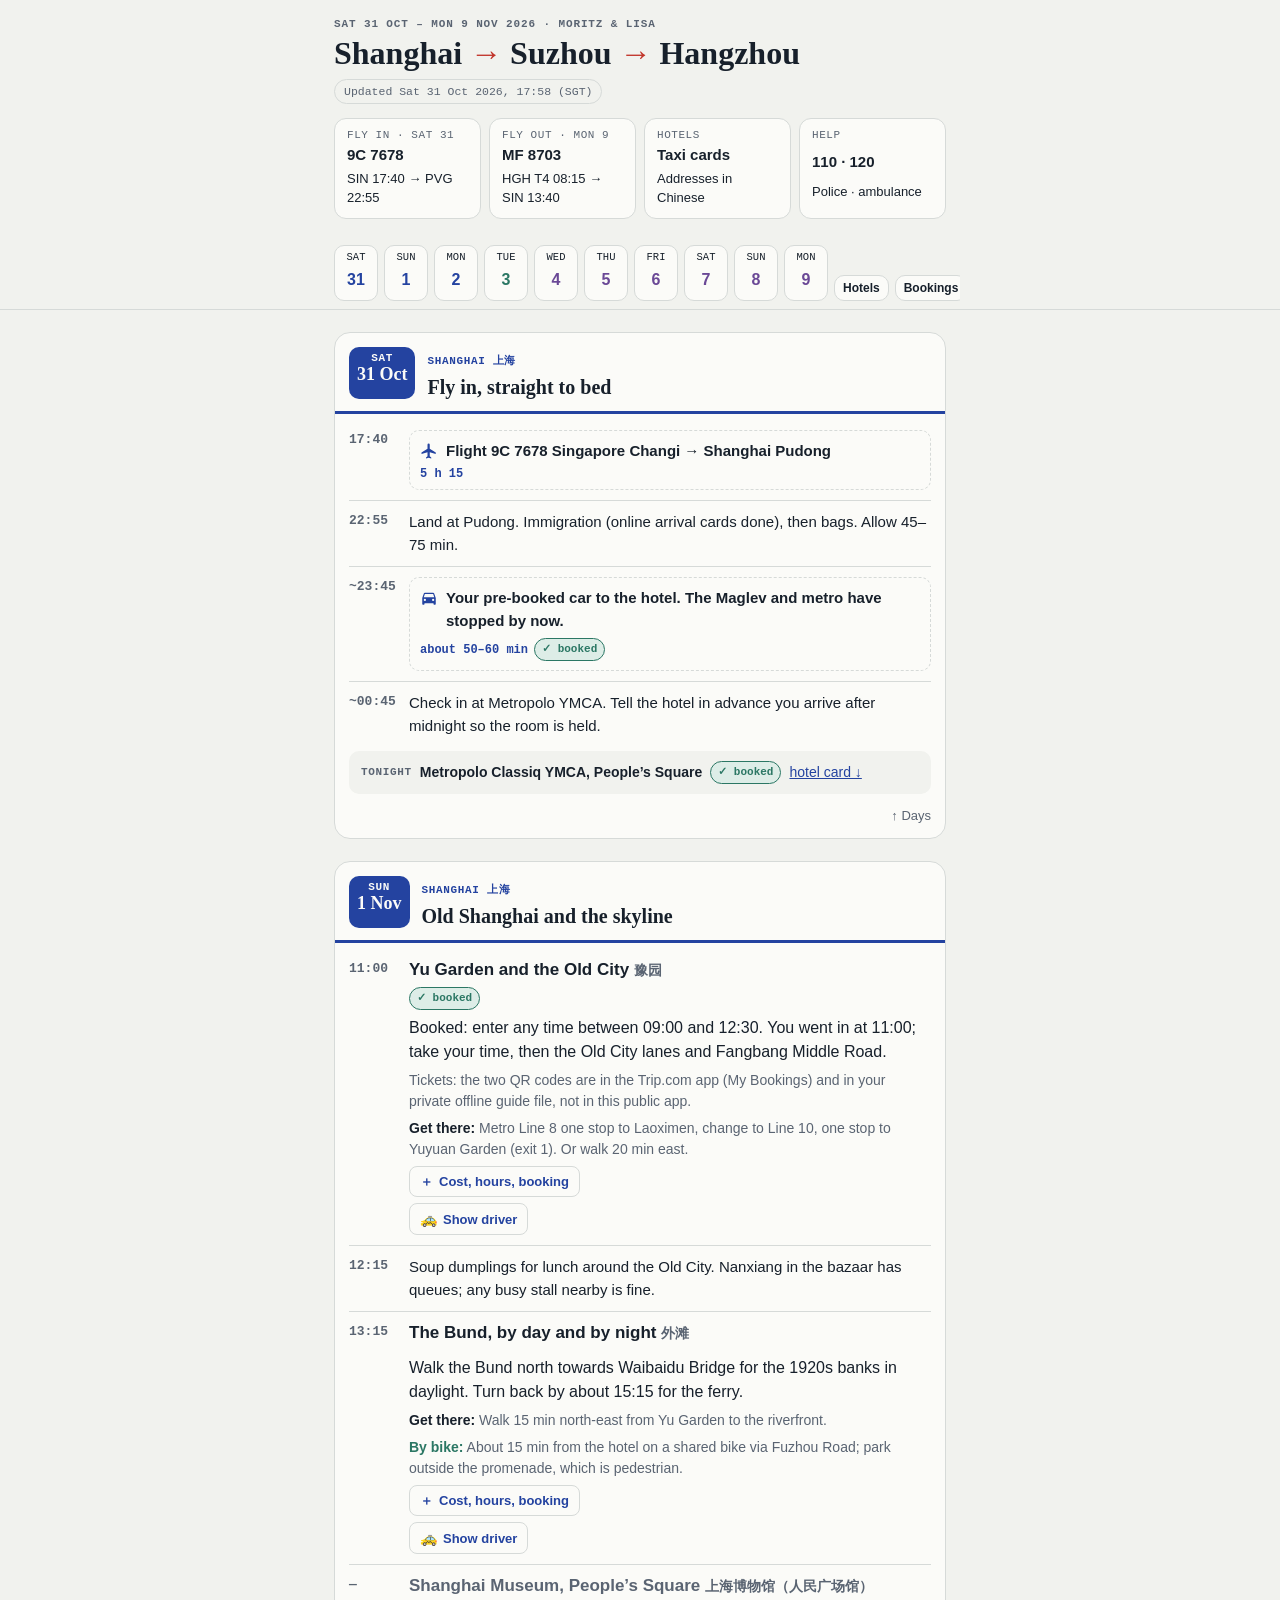
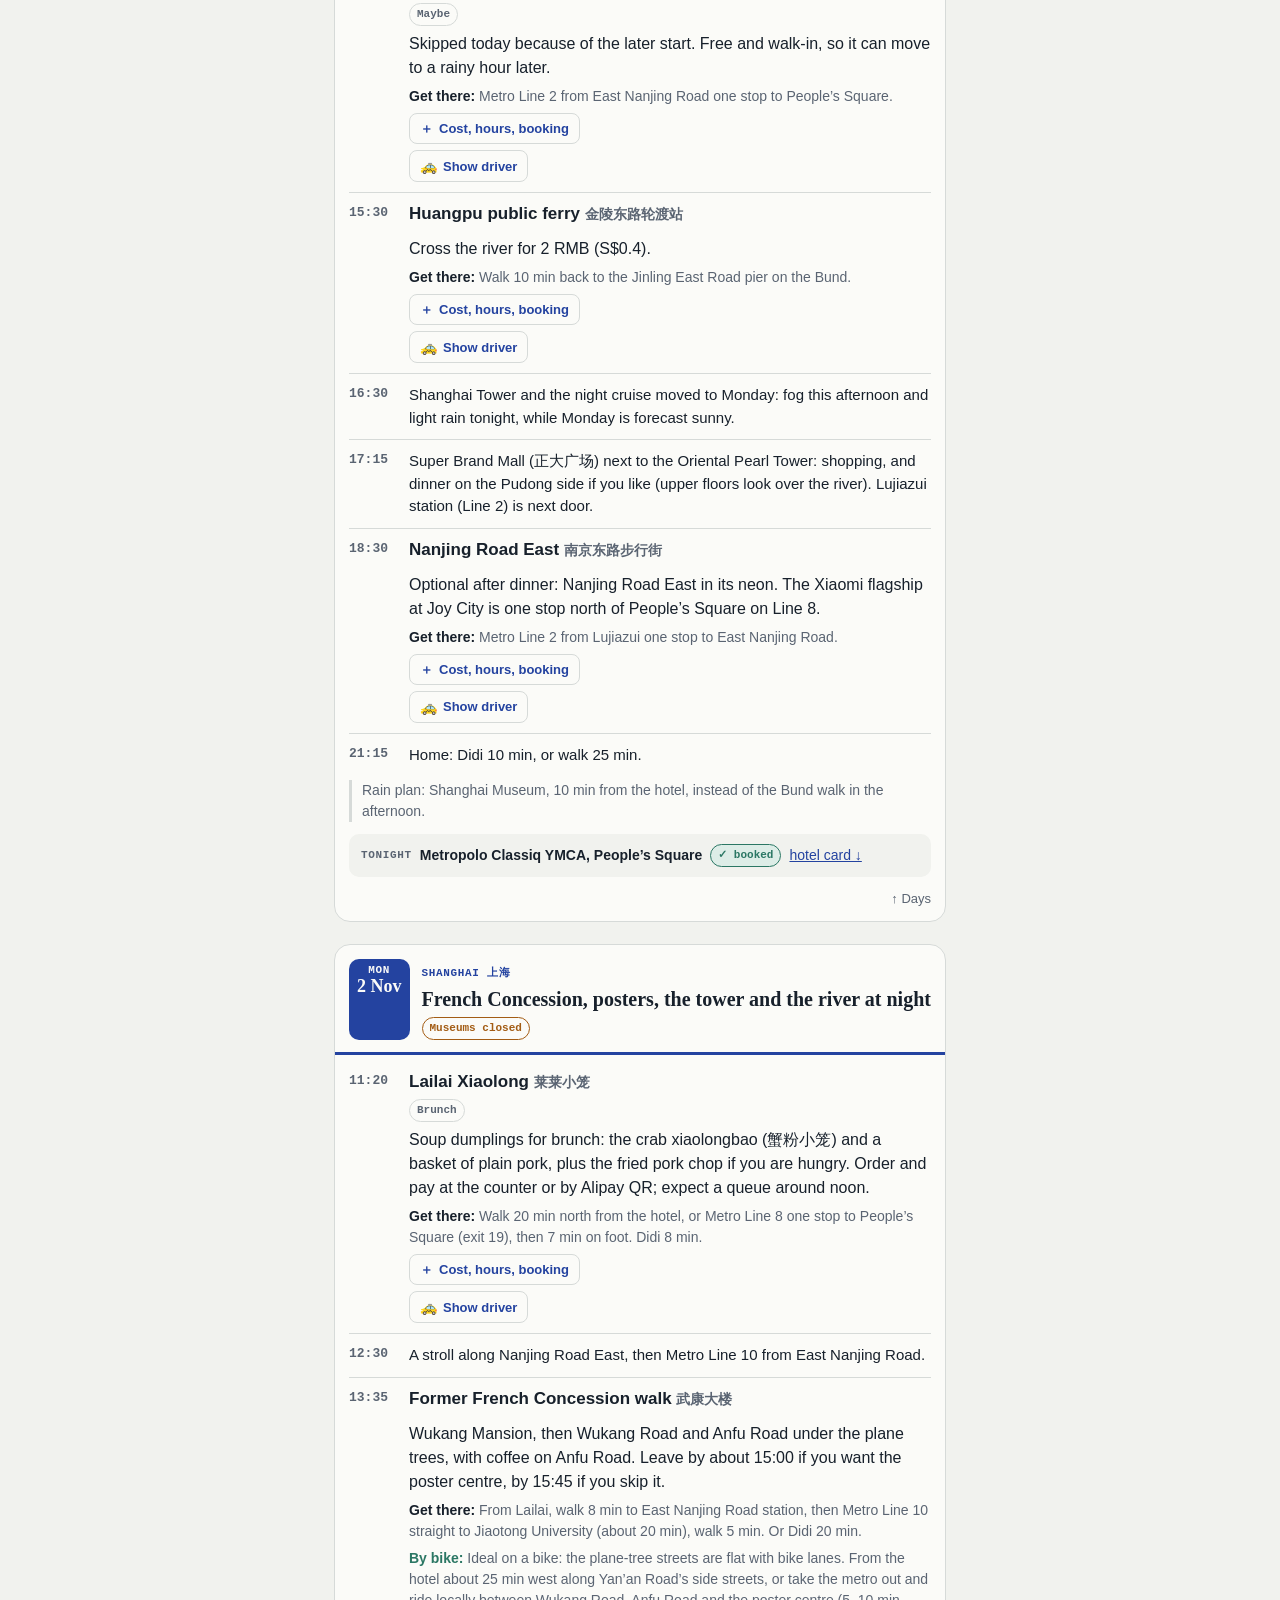
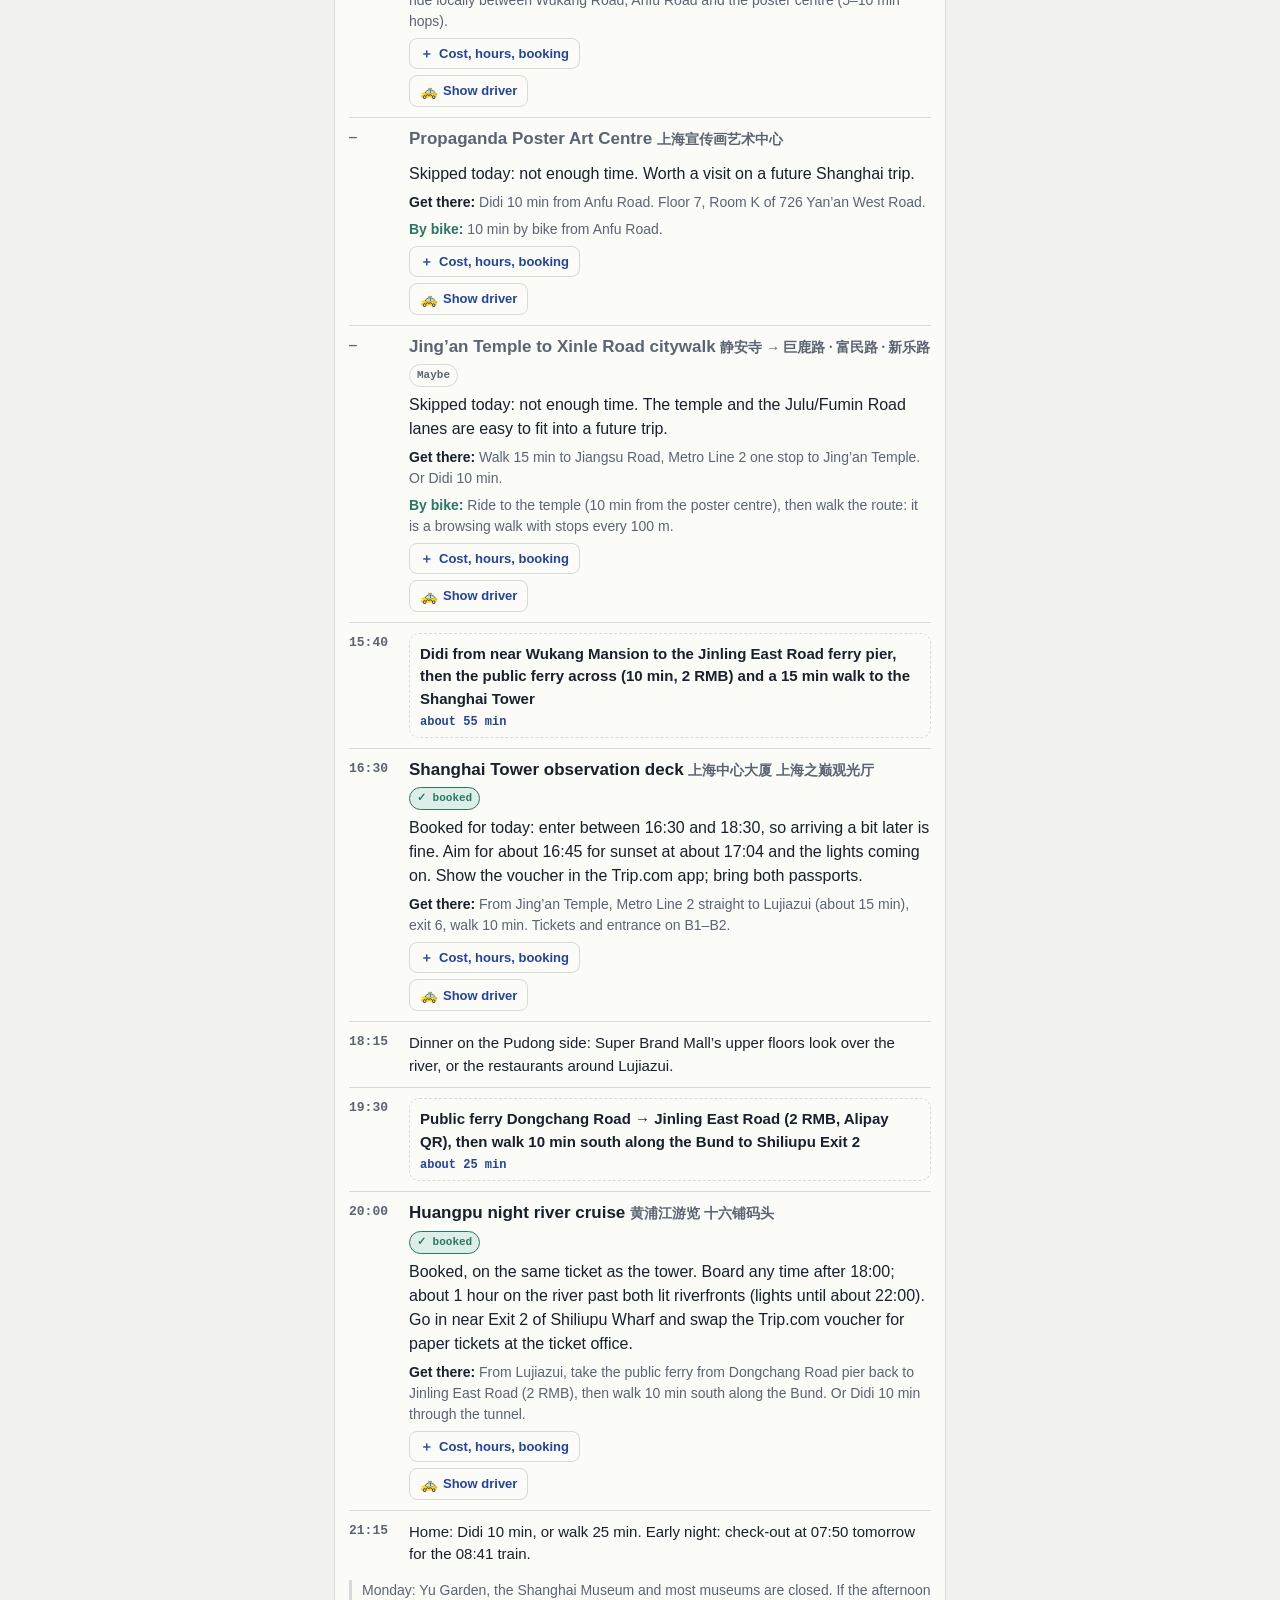
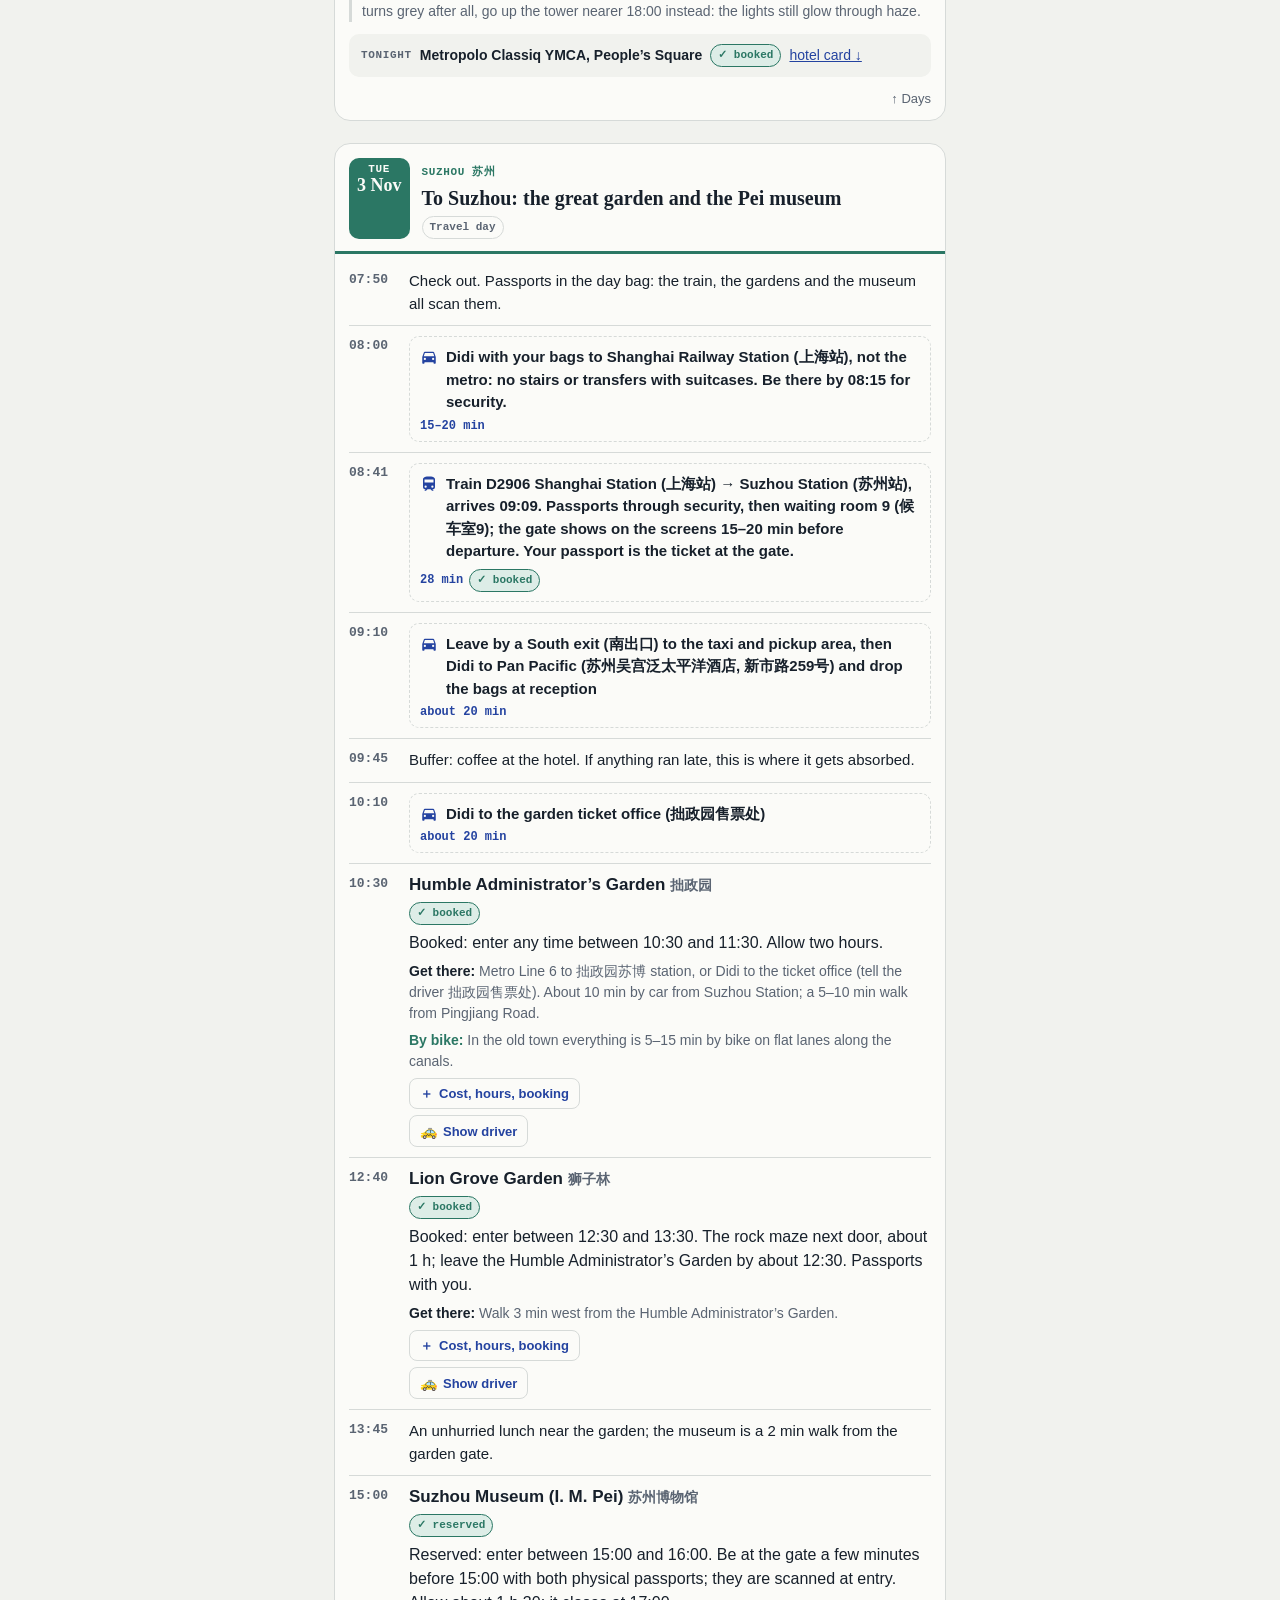
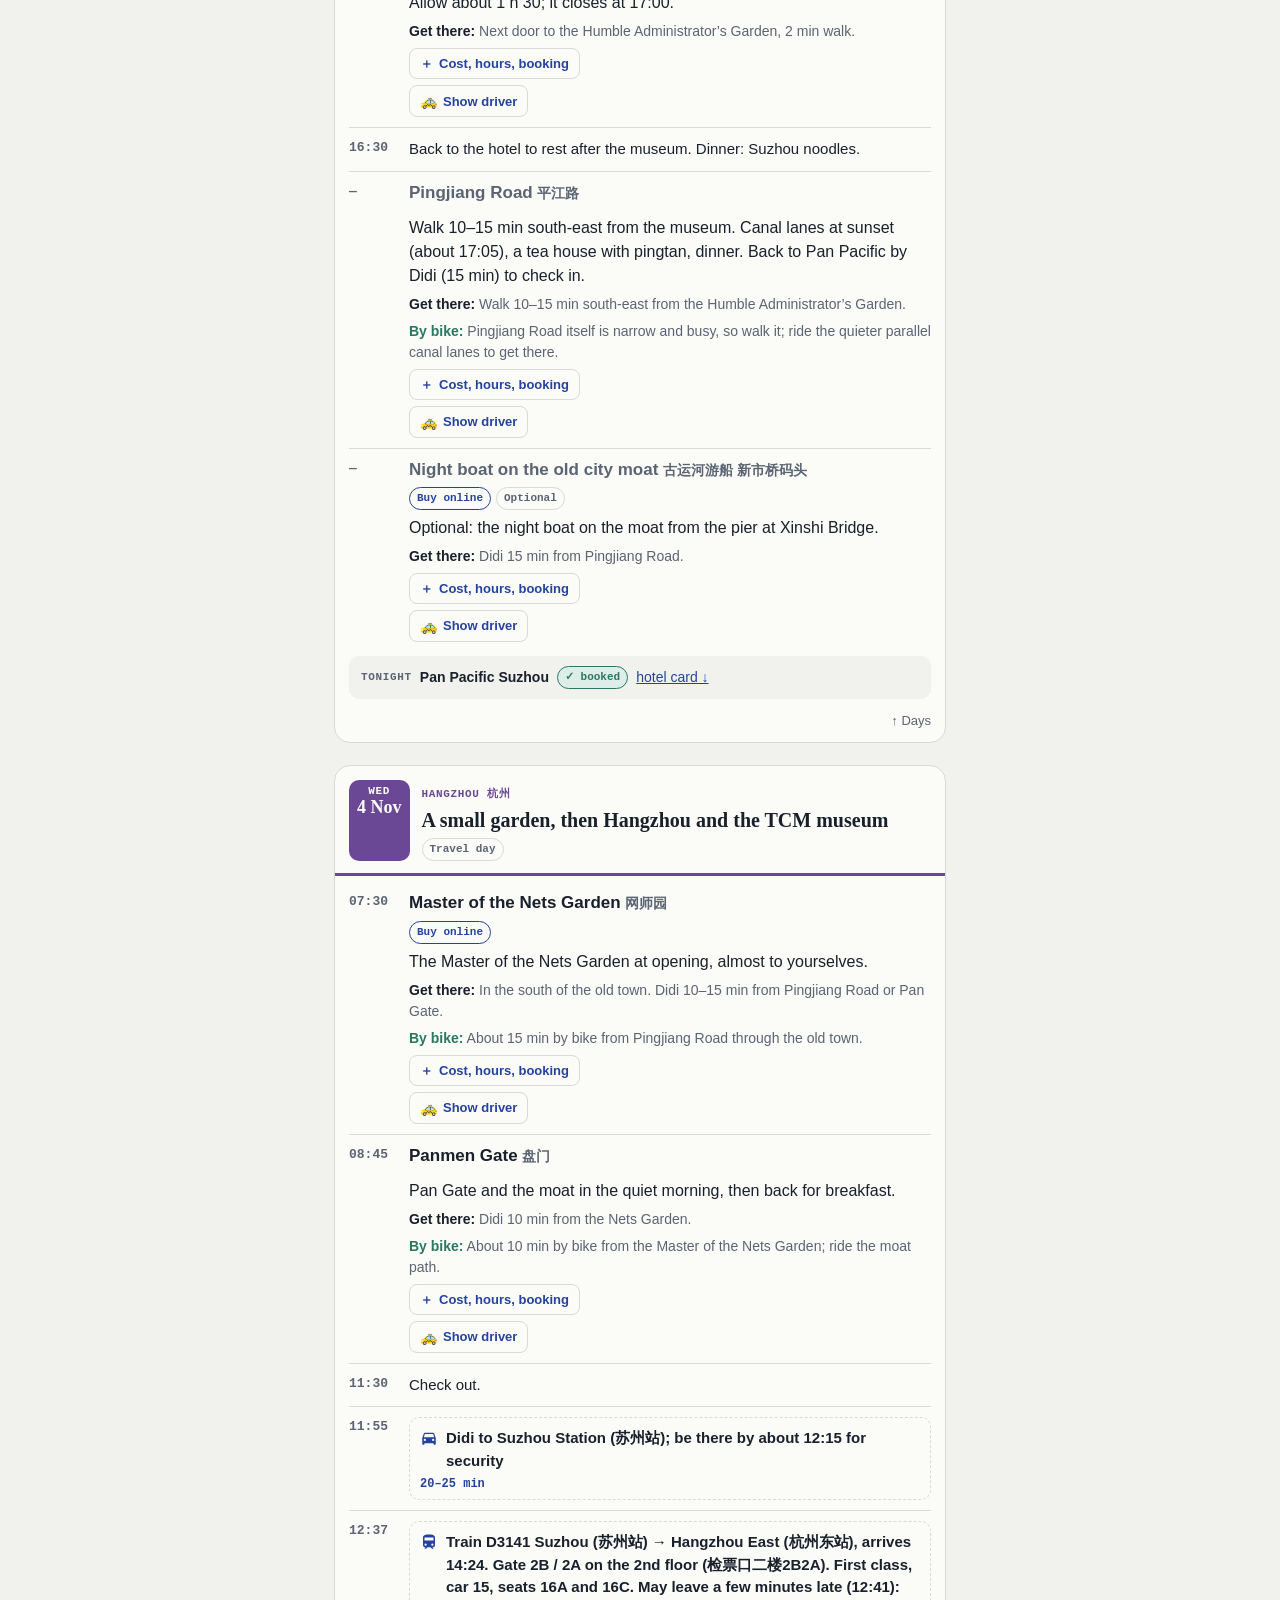
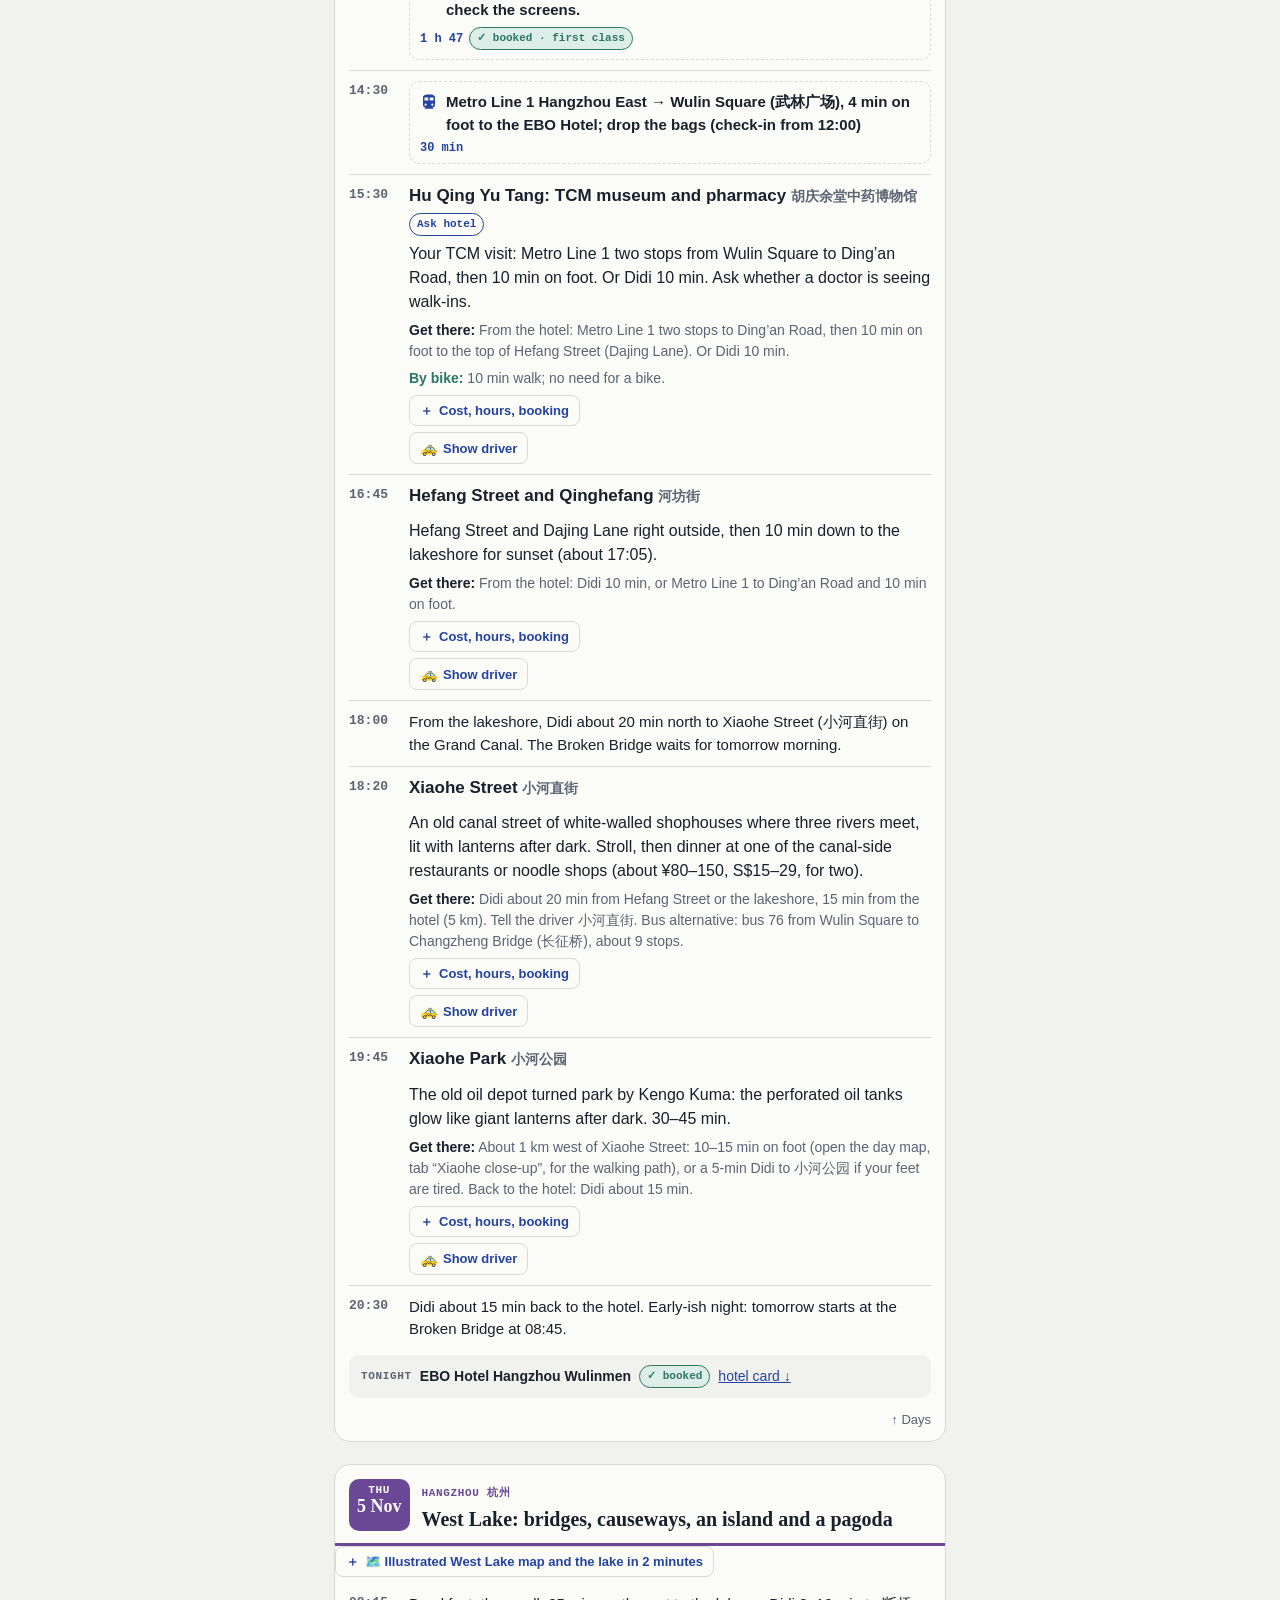
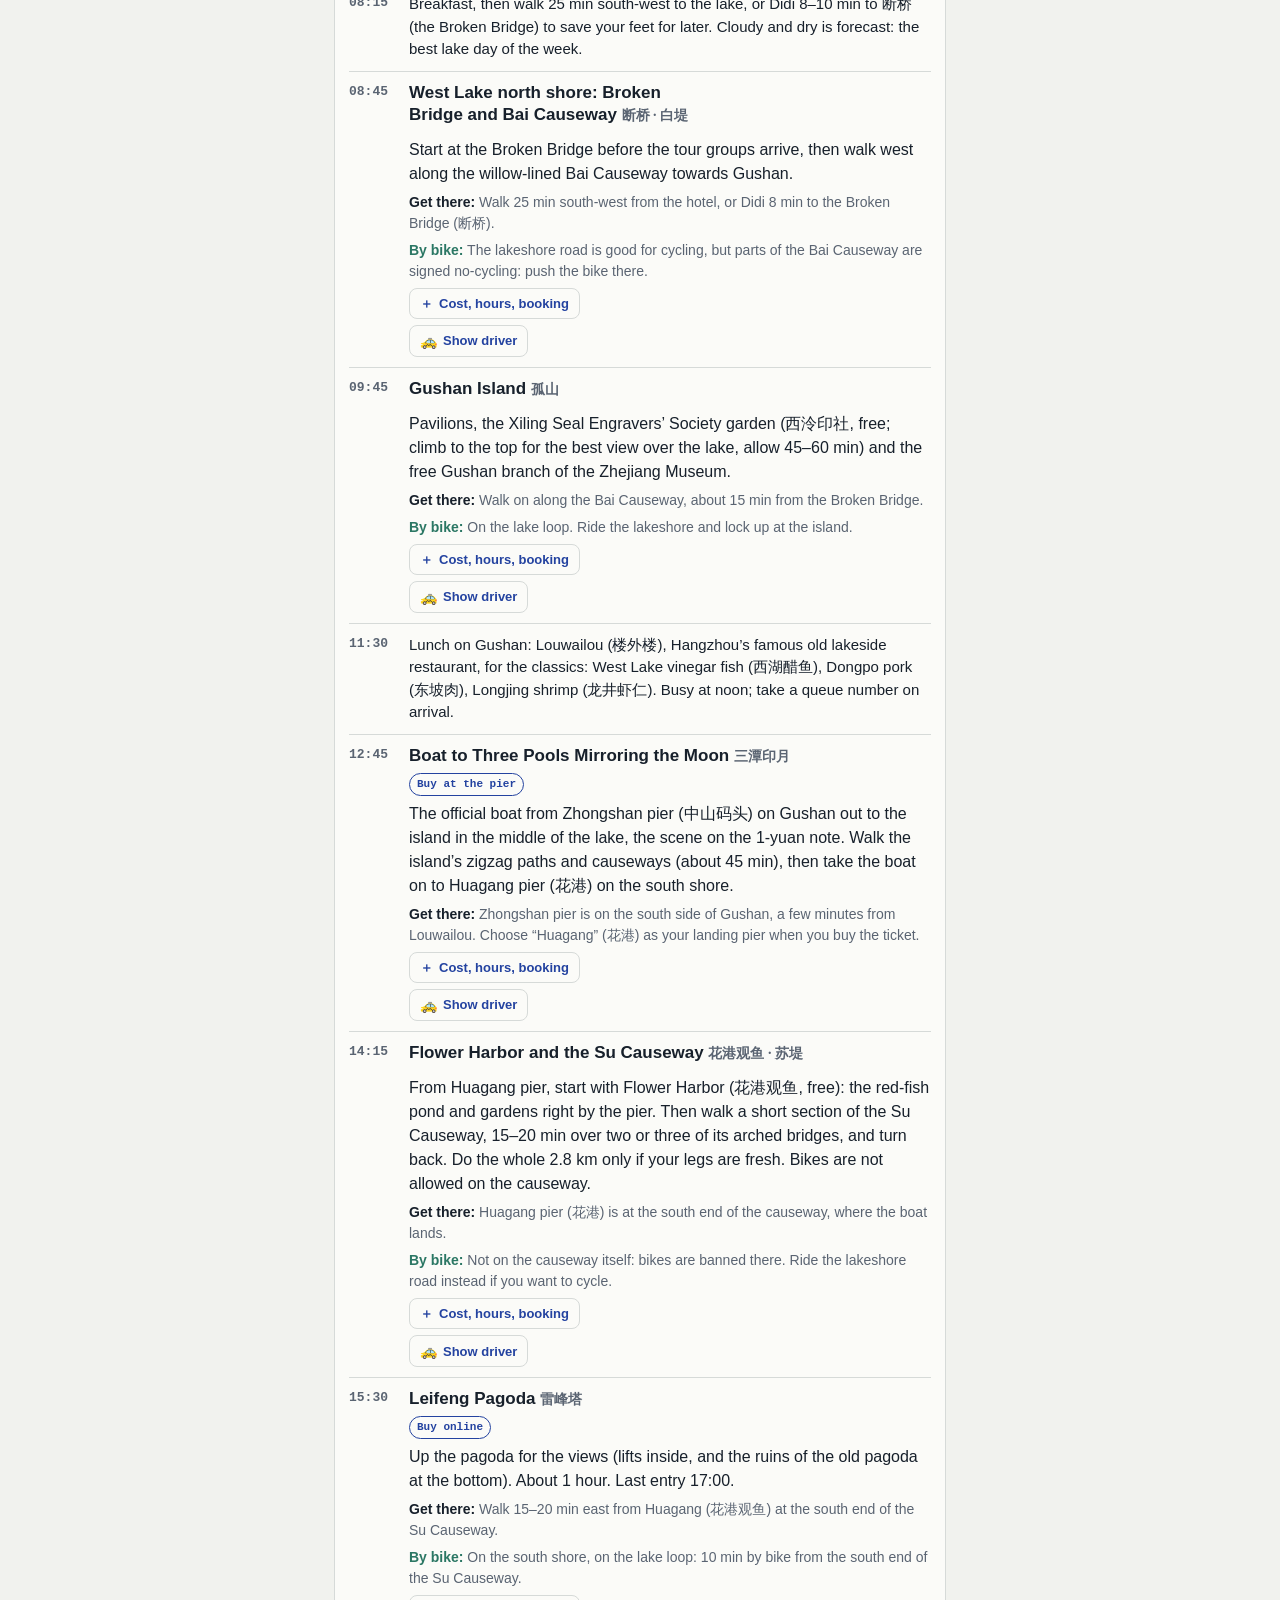
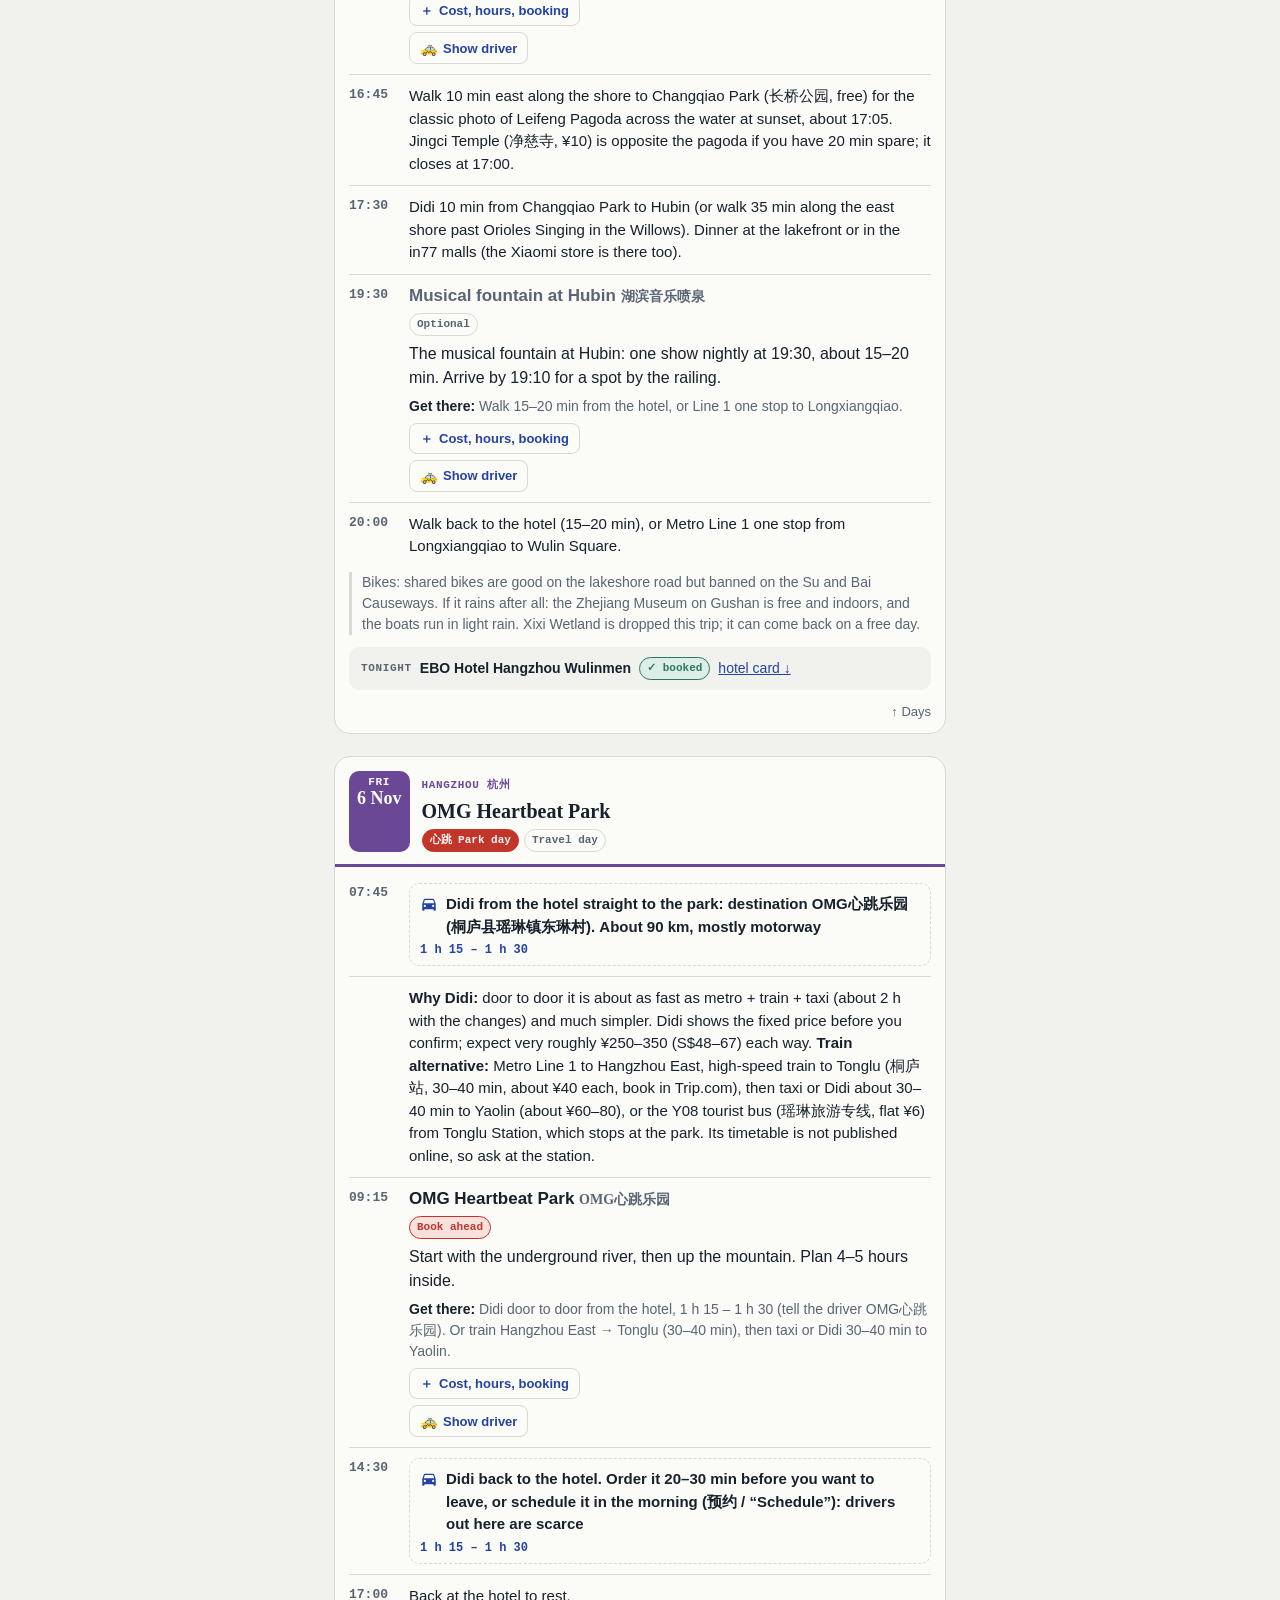
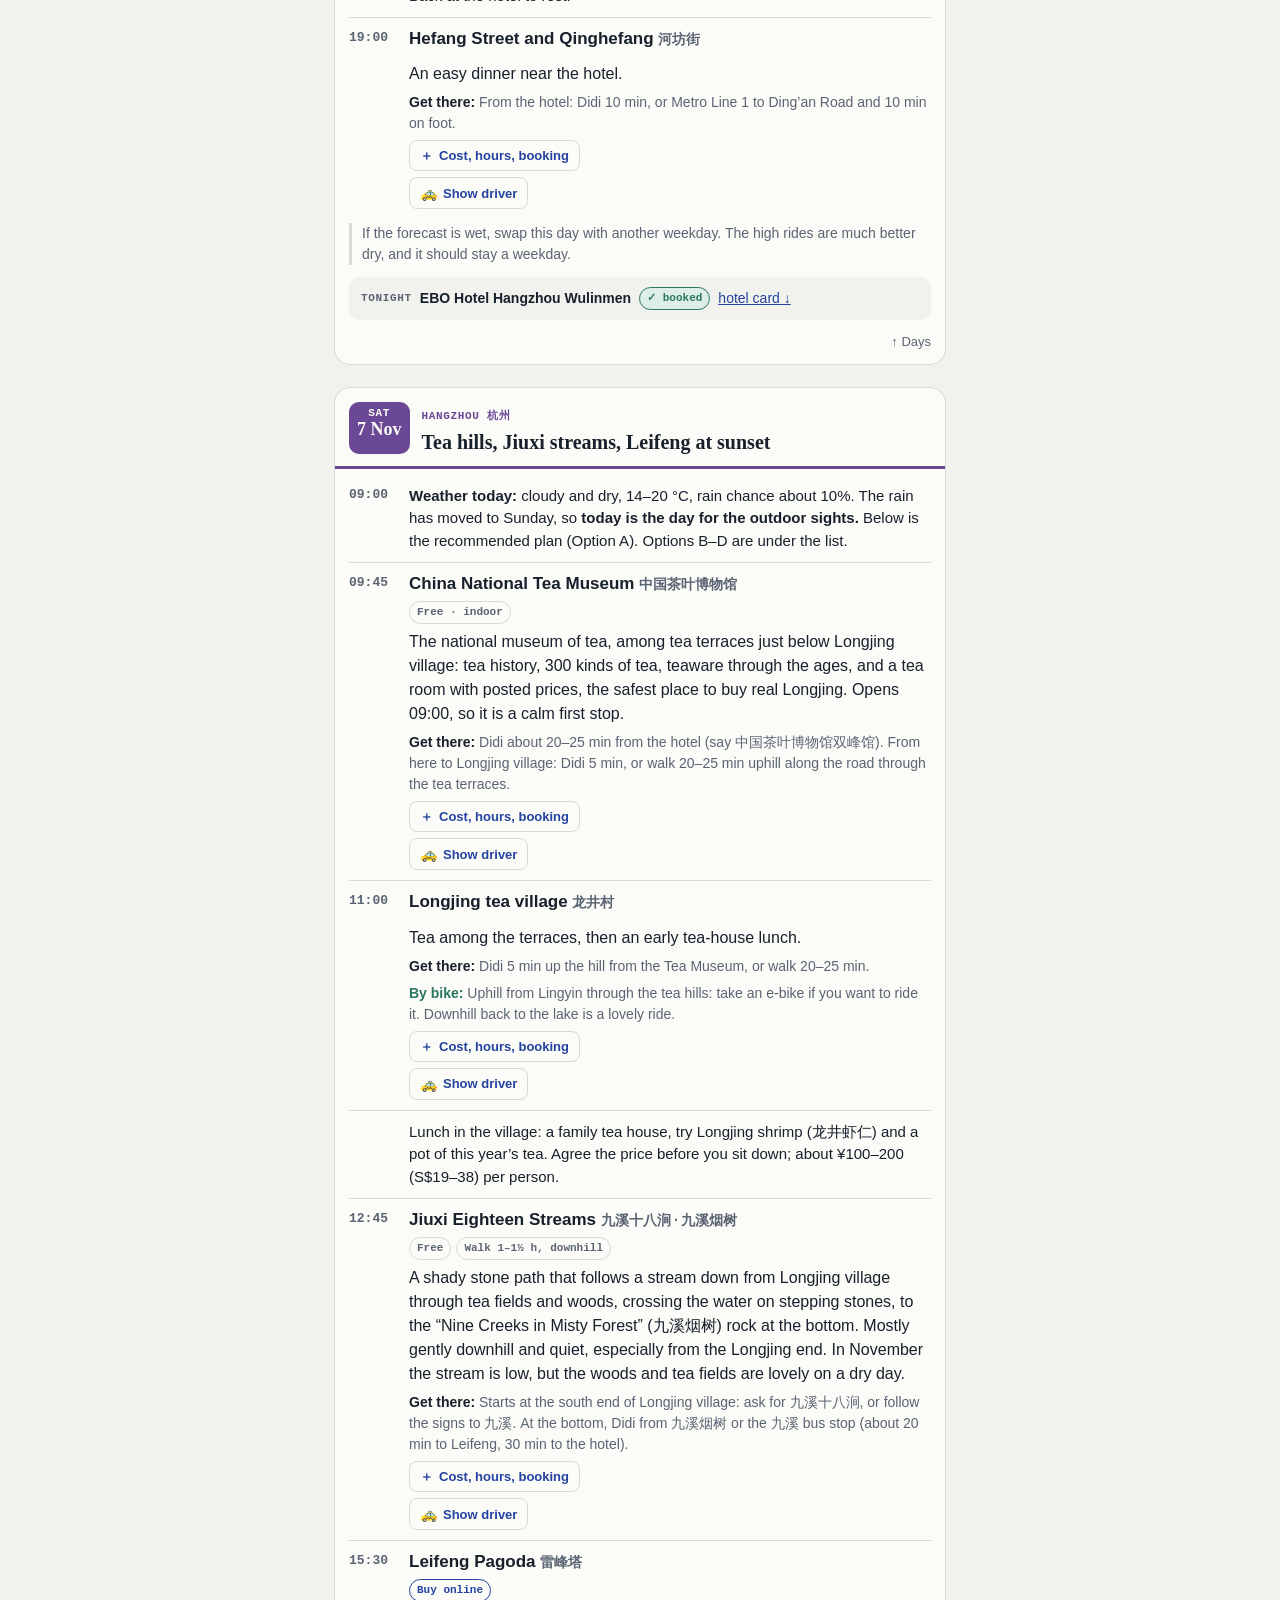
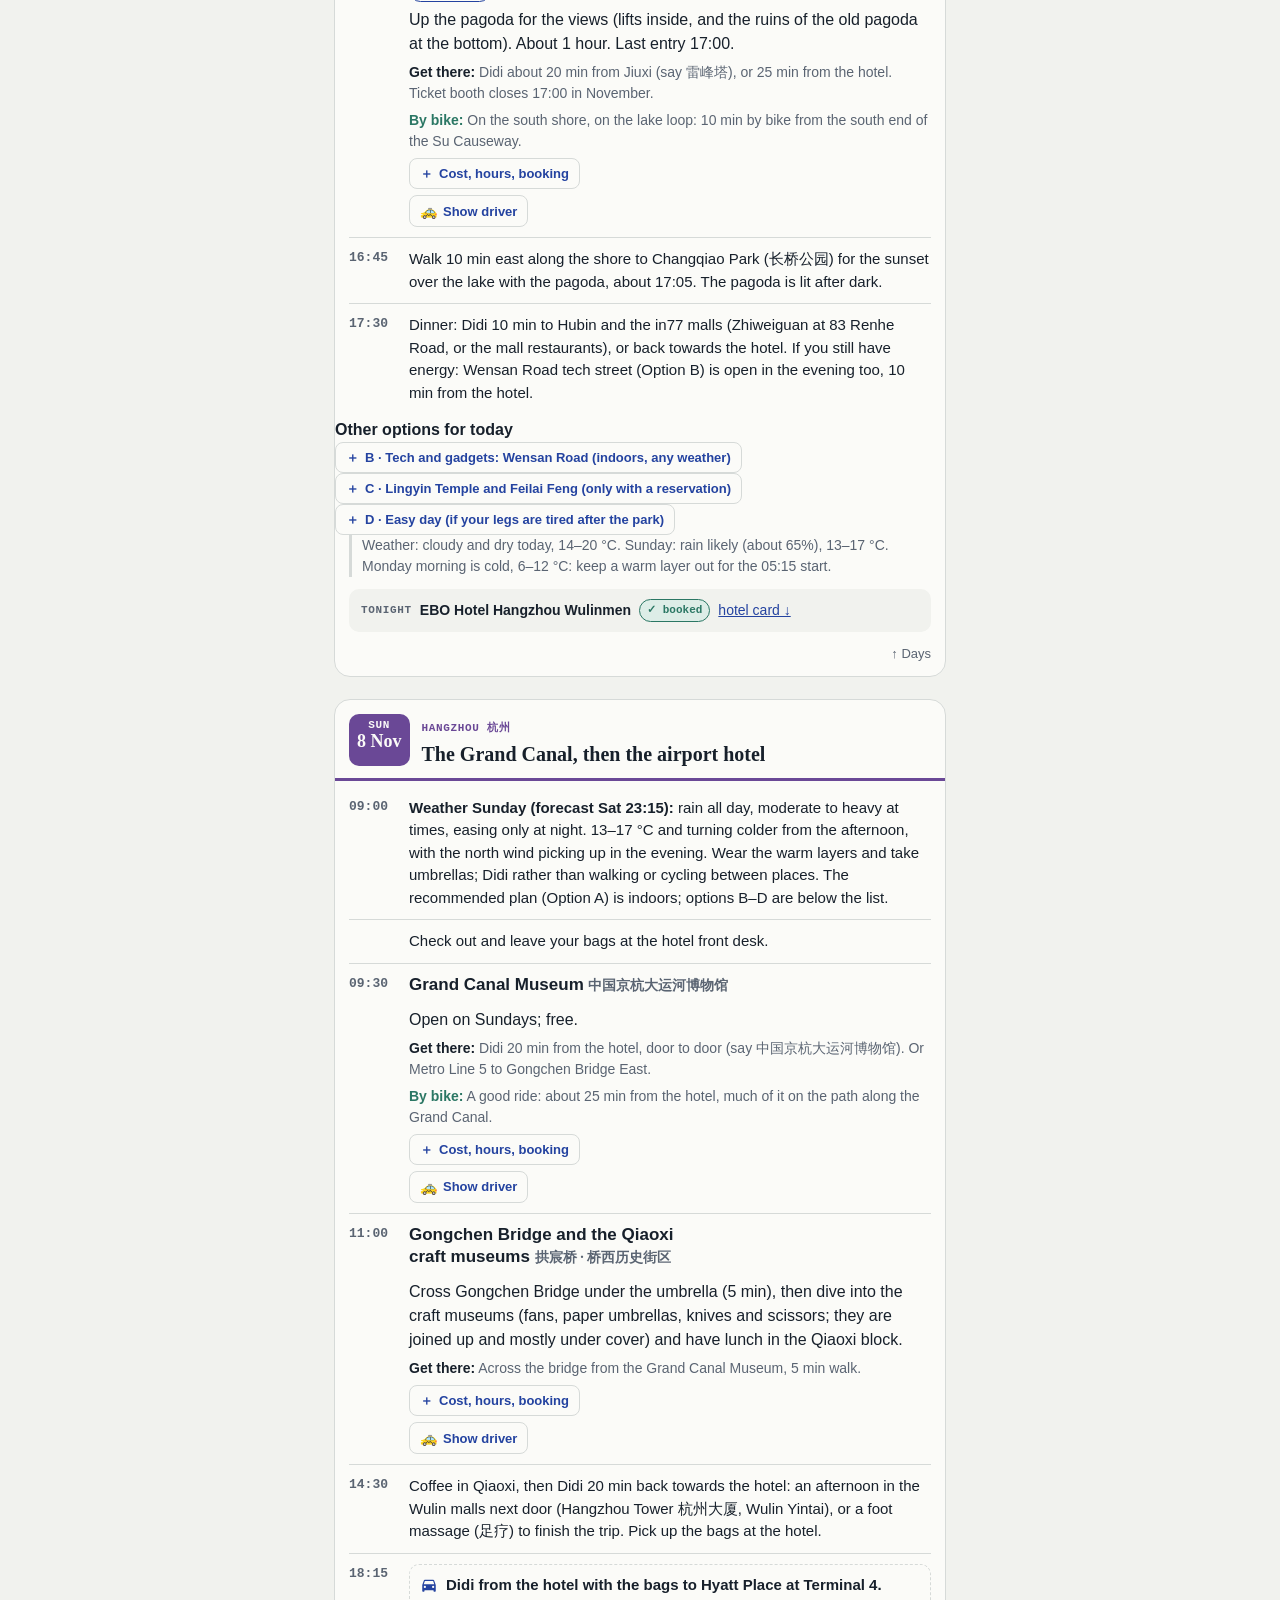
==== commit 8c7f8850: "Sunday: heavy-rain forecast, indoor options; Monday wind Co-Authored-By: Claude Opus 5.5 <noreply@an" ====
--- a/src/base-public.html
+++ b/src/base-public.html
@@ -623,11 +623,11 @@
   </section>
 <section class="day" id="d8" data-date="2026-11-08" style="--cc:var(--c-hz)">
     <header class="dh"><div class="date"><span class="wd">Sun</span><span class="dn">8 Nov</span></div><div><span class="city">Hangzhou 杭州</span><h3>The Grand Canal, then the airport hotel</h3></div></header>
-    <ol class="items"><li class="it note"><span class="t">09:00</span><div class="c"><p><b>Weather Sunday:</b> rain likely (about 65%), 13–17 °C, getting colder towards Monday. Take umbrellas. The recommended plan (Option A) is mostly indoors; options B and C are below the list.</p></div></li><li class="it note"><span class="t"></span><div class="c"><p>Check out and leave your bags at the hotel front desk.</p></div></li><li class="it stop"><span class="t">09:30</span><div class="c">
+    <ol class="items"><li class="it note"><span class="t">09:00</span><div class="c"><p><b>Weather Sunday (forecast Sat 23:15):</b> rain all day, moderate to heavy at times, easing only at night. 13–17 °C and turning colder from the afternoon, with the north wind picking up in the evening. Wear the warm layers and take umbrellas; Didi rather than walking or cycling between places. The recommended plan (Option A) is indoors; options B–D are below the list.</p></div></li><li class="it note"><span class="t"></span><div class="c"><p>Check out and leave your bags at the hotel front desk.</p></div></li><li class="it stop"><span class="t">09:30</span><div class="c">
       <h4>Grand Canal Museum <span class="zh">中国京杭大运河博物馆</span></h4>
       <div class="chips"></div>
       <p>Open on Sundays; free.</p>
-      <p class="go"><b>Get there:</b> Metro Line 5 to Gongchen Bridge East, or Didi 20 min from the hotel.</p>
+      <p class="go"><b>Get there:</b> Didi 20 min from the hotel, door to door (say 中国京杭大运河博物馆). Or Metro Line 5 to Gongchen Bridge East.</p>
       <p class="go bike"><b>By bike:</b> A good ride: about 25 min from the hotel, much of it on the path along the Grand Canal.</p>
       <details class="more"><summary>Cost, hours, booking</summary><dl>
         <dt>Cost</dt><dd>Free</dd><dt>Open</dt><dd>Last entry 16:00. Closed Mondays.</dd>
@@ -637,7 +637,7 @@
     </div></li><li class="it stop"><span class="t">11:00</span><div class="c">
       <h4>Gongchen Bridge and the Qiaoxi craft museums <span class="zh">拱宸桥 · 桥西历史街区</span></h4>
       <div class="chips"></div>
-      <p>Cross Gongchen Bridge and see a craft museum or two, then lunch in the Qiaoxi block.</p>
+      <p>Cross Gongchen Bridge under the umbrella (5 min), then dive into the craft museums (fans, paper umbrellas, knives and scissors; they are joined up and mostly under cover) and have lunch in the Qiaoxi block.</p>
       <p class="go"><b>Get there:</b> Across the bridge from the Grand Canal Museum, 5 min walk.</p>
       
       <details class="more"><summary>Cost, hours, booking</summary><dl>
@@ -645,13 +645,16 @@
         <dt>Booking</dt><dd>No booking needed.</dd>
         <dt>What it is</dt><dd>A tall stone bridge over the canal and, on its west side, a restored block of old houses with small free museums of fans, paper umbrellas, knives and scissors, all Hangzhou crafts. Good for lunch too.</dd></dl></details>
       <details class="taxi"><summary>Show driver</summary><div class="card"><p class="say">请带我去</p><p class="big">拱宸桥 · 桥西历史街区</p><p class="en">“Please take me to Gongchen Bridge and the Qiaoxi craft museums”</p><p class="maps"><a href="https://uri.amap.com/search?keyword=%E6%8B%B1%E5%AE%B8%E6%A1%A5&city=%E6%9D%AD%E5%B7%9E">Amap</a><a href="https://maps.apple.com/?q=%E6%8B%B1%E5%AE%B8%E6%A1%A5">Apple Maps</a></p></div></details>
-    </div></li><li class="it note"><span class="t">14:30</span><div class="c"><p>Coffee by the canal in Qiaoxi, or Didi 20 min back to the hotel for a rest. In the rain, the museum cafés and covered lanes in Qiaoxi are the place to be.</p></div></li><li class="it mv"><span class="t">18:15</span><div class="c"><div class="mvl"><svg viewBox="0 0 24 24" aria-hidden="true"><path fill="currentColor" d="M18.9 6a1.5 1.5 0 0 0-1.4-1h-11a1.5 1.5 0 0 0-1.4 1L3 12v8a1 1 0 0 0 1 1h1a1 1 0 0 0 1-1v-1h12v1a1 1 0 0 0 1 1h1a1 1 0 0 0 1-1v-8l-2.1-6ZM6.5 16a1.5 1.5 0 1 1 0-3 1.5 1.5 0 0 1 0 3Zm11 0a1.5 1.5 0 1 1 0-3 1.5 1.5 0 0 1 0 3ZM5 11l1.5-4.5h11L19 11H5Z"/></svg><span>Didi back to the hotel for the bags (15 min), then on to Hyatt Place at Terminal 4</span></div><div class="meta"><span class="dur">about 1 h 15 in total</span></div></div></li><li class="it note"><span class="t">19:45</span><div class="c"><p>Check in. Early night: alarm at 05:15.</p></div></li></ol>
-    <div class="opts"><h4>Other options for Sunday</h4>
-      <details class="more"><summary><span><b>B · Wensan Road tech street</b> (indoors)</span></summary>
-        <p>If you did not go on Saturday: the Wensan Tech-Mall and the Future Technology Experience Center (book in the WeChat mini-program <b>文三GO</b>). Good rainy-morning plan, 10 min from the hotel. Then the Grand Canal Museum after lunch (last entry 16:00), or straight back for the bags.</p>
+    </div></li><li class="it note"><span class="t">14:30</span><div class="c"><p>Coffee in Qiaoxi, then Didi 20 min back towards the hotel: an afternoon in the Wulin malls next door (Hangzhou Tower 杭州大厦, Wulin Yintai), or a foot massage (足疗) to finish the trip. Pick up the bags at the hotel.</p></div></li><li class="it mv"><span class="t">18:15</span><div class="c"><div class="mvl"><svg viewBox="0 0 24 24" aria-hidden="true"><path fill="currentColor" d="M18.9 6a1.5 1.5 0 0 0-1.4-1h-11a1.5 1.5 0 0 0-1.4 1L3 12v8a1 1 0 0 0 1 1h1a1 1 0 0 0 1-1v-1h12v1a1 1 0 0 0 1 1h1a1 1 0 0 0 1-1v-8l-2.1-6ZM6.5 16a1.5 1.5 0 1 1 0-3 1.5 1.5 0 0 1 0 3Zm11 0a1.5 1.5 0 1 1 0-3 1.5 1.5 0 0 1 0 3ZM5 11l1.5-4.5h11L19 11H5Z"/></svg><span>Didi from the hotel with the bags to Hyatt Place at Terminal 4. Order 10–15 min early: Didi waits get longer in heavy rain</span></div><div class="meta"><span class="dur">about 1 h 15 in total</span></div></div></li><li class="it note"><span class="t">19:45</span><div class="c"><p>Check in. Early night: alarm at 05:15.</p></div></li></ol>
+    <div class="opts"><h4>Other options for Sunday (all indoors)</h4>
+      <details class="more"><summary><span><b>B · Wensan Road tech street and the Wulin malls</b> (closest to the hotel)</span></summary>
+        <p>The <b>Wensan Tech-Mall</b> (Hangzhou-made gadgets: AI glasses, portable screens, smart-home kit) and the <b>Future Technology Experience Center</b> (robot dogs, Unitree robots; book in the WeChat mini-program <b>文三GO</b>). Then lunch and the afternoon in the Wulin malls next to the hotel. Least time outside of all the options.</p>
         <p class="go"><b>Get there:</b> Didi 10 min (say 文三路 数字生活街区). <a href="https://uri.amap.com/search?keyword=%E6%96%87%E4%B8%89%E6%95%B0%E5%AD%97%E7%94%9F%E6%B4%BB%E8%A1%97%E5%8C%BA&city=%E6%9D%AD%E5%B7%9E">Amap</a></p></details>
-      <details class="more"><summary><span><b>C · Slow day and an early move to the airport</b></span></summary>
-        <p>Late breakfast, a last coffee or a walk round Wulin Square and the Hangzhou Tower mall (杭州大厦) next to the hotel, then go to the airport hotel early in the afternoon (Didi about 50 min) and rest before the 05:15 alarm. Best if it is pouring.</p></details>
+      <details class="more"><summary><span><b>C · A TCM doctor and Hefang Street</b></span></summary>
+        <p>See a doctor at <b>方回春堂 Fang Hui Chun Tang</b> (founded 1649), 117 Hefang Street: walk in, register with your passport, and the doctor reads your pulse and tongue and prescribes. Senior doctors work daytime, so Sunday morning is better than the evening. Ask for <b>granules or pills (颗粒剂/中成药)</b>, not cooked herbs, since you fly on Monday. Listed hours 08:00–21:00; call 0571-8780 8117 first. Then lunch on Gaoyin Street (高银街) and the covered Hu Qing Yu Tang museum next door.</p>
+        <p class="go"><b>Get there:</b> Didi 10 min, or Metro Line 1 to Ding’an Road (2 stops). <a href="https://uri.amap.com/search?keyword=%E6%96%B9%E5%9B%9E%E6%98%A5%E5%A0%82%20%E6%B2%B3%E5%9D%8A%E8%A1%97&city=%E6%9D%AD%E5%B7%9E">Amap</a></p></details>
+      <details class="more"><summary><span><b>D · Slow day, early to the airport</b> (if it is pouring)</span></summary>
+        <p>Late breakfast, the Wulin malls, then the airport hotel early in the afternoon (Didi about 50 min, check-in from 15:00) and a quiet evening before the 05:15 alarm.</p></details>
       <details class="more"><summary><span><b>Timing for the airport hotel</b></span></summary>
         <p>Leave the city by about 18:15 at the latest (Didi about 50 min to Terminal 4; the Hyatt Place is in the ground transport centre). In heavy rain, allow 15–20 min more and order the Didi early.</p></details>
     </div>
@@ -661,7 +664,7 @@
   </section>
 <section class="day" id="d9" data-date="2026-11-09" style="--cc:var(--c-hz)">
     <header class="dh"><div class="date"><span class="wd">Mon</span><span class="dn">9 Nov</span></div><div><span class="city">Hangzhou 杭州</span><h3>Fly home</h3></div></header>
-    <ol class="items"><li class="it note"><span class="t">05:15</span><div class="c"><p>Alarm, check out.</p></div></li><li class="it note"><span class="t">05:45</span><div class="c"><p>Walk from the hotel to Terminal 4 through the indoor walkway (about 5 min). Check-in usually closes 60 min before departure.</p></div></li><li class="it mv"><span class="t">08:15</span><div class="c"><div class="mvl"><svg viewBox="0 0 24 24" aria-hidden="true"><path fill="currentColor" d="M21 16v-2l-8-5V3.5a1.5 1.5 0 0 0-3 0V9l-8 5v2l8-2.5V19l-2 1.5V22l3.5-1 3.5 1v-1.5L13 19v-5.5l8 2.5Z"/></svg><span>Flight MF 8703 Hangzhou T4 → Singapore Changi T1, lands 13:40</span></div><div class="meta"><span class="dur">5 h 25</span></div></div></li></ol>
+    <ol class="items"><li class="it note"><span class="t">05:15</span><div class="c"><p>Alarm, check out. <b>Weather:</b> dry but cold and windy, about 6–12 °C with a strong north wind. Check the flight status in the Singapore Airlines app before you go down.</p></div></li><li class="it note"><span class="t">05:45</span><div class="c"><p>Walk from the hotel to Terminal 4 through the indoor walkway (about 5 min). Check-in usually closes 60 min before departure.</p></div></li><li class="it mv"><span class="t">08:15</span><div class="c"><div class="mvl"><svg viewBox="0 0 24 24" aria-hidden="true"><path fill="currentColor" d="M21 16v-2l-8-5V3.5a1.5 1.5 0 0 0-3 0V9l-8 5v2l8-2.5V19l-2 1.5V22l3.5-1 3.5 1v-1.5L13 19v-5.5l8 2.5Z"/></svg><span>Flight MF 8703 Hangzhou T4 → Singapore Changi T1, lands 13:40</span></div><div class="meta"><span class="dur">5 h 25</span></div></div></li></ol>
     
     
     <a class="top" href="#top">↑ Days</a>
